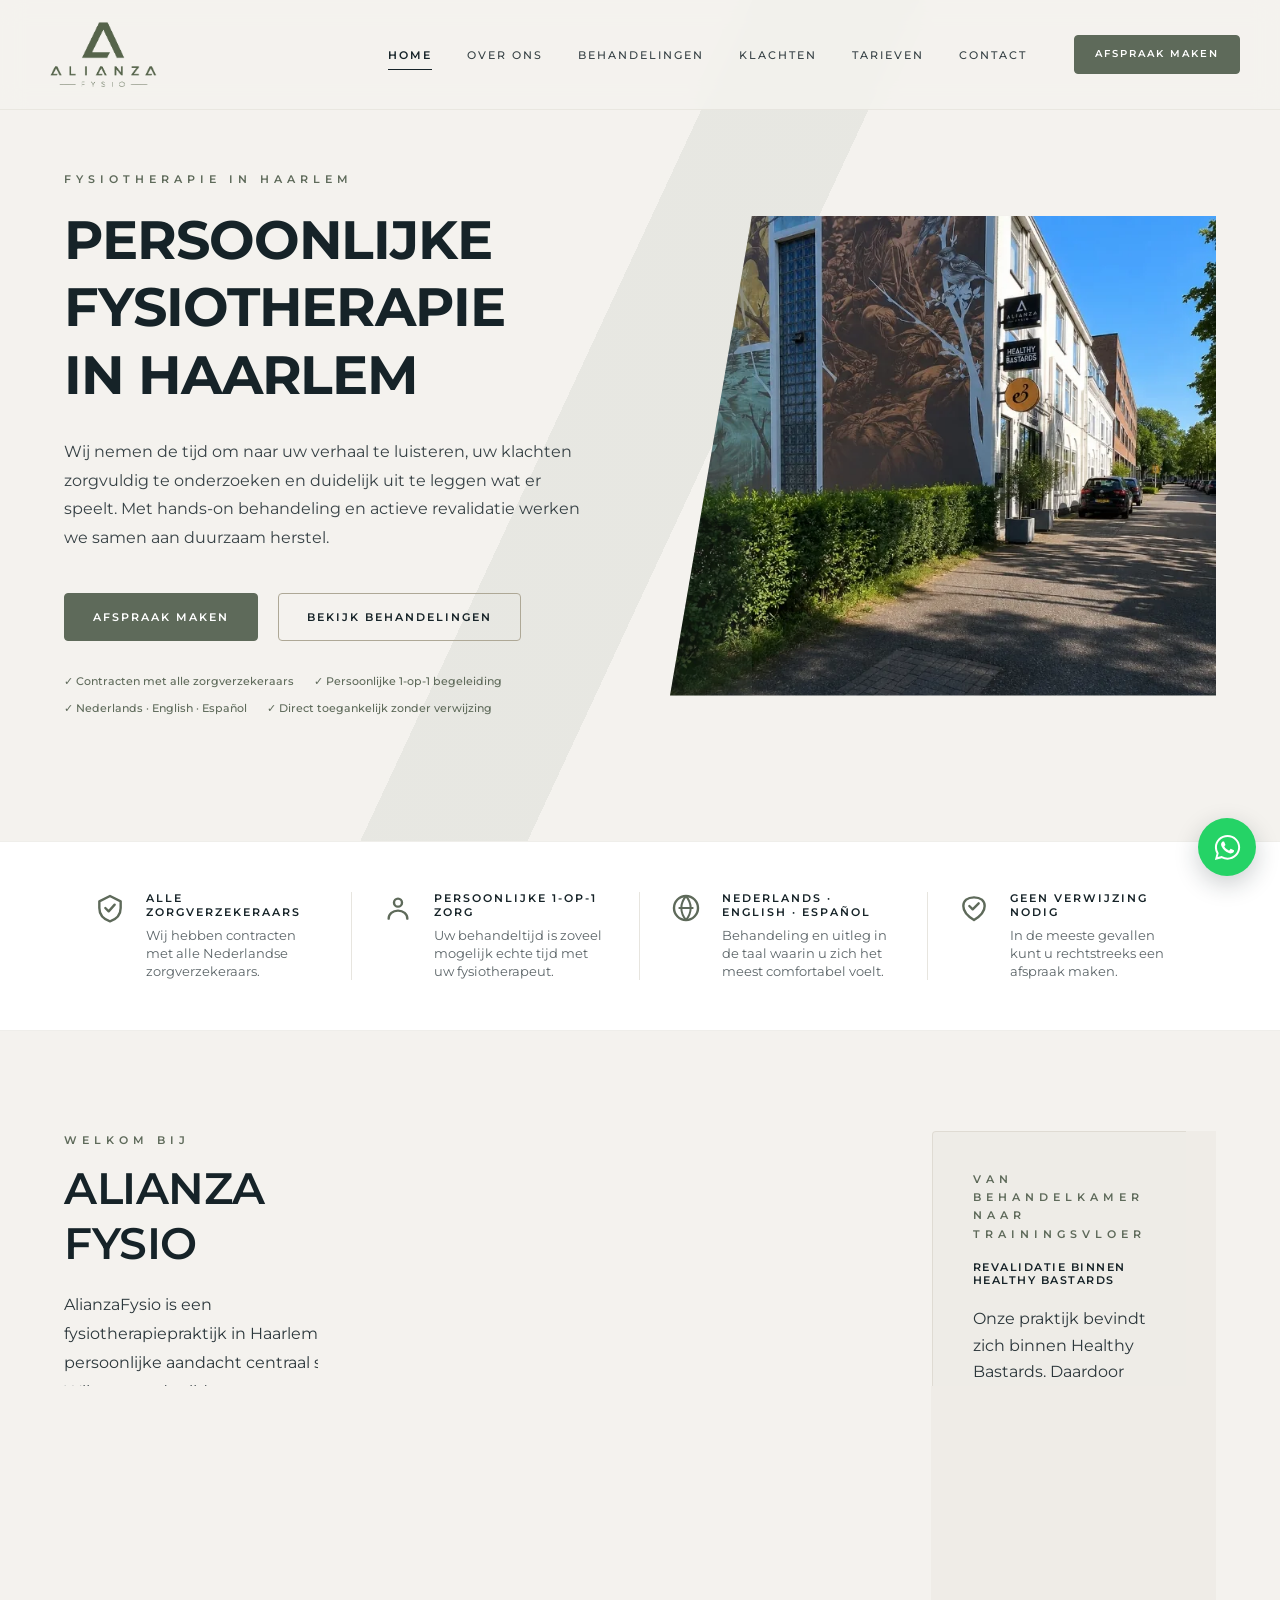
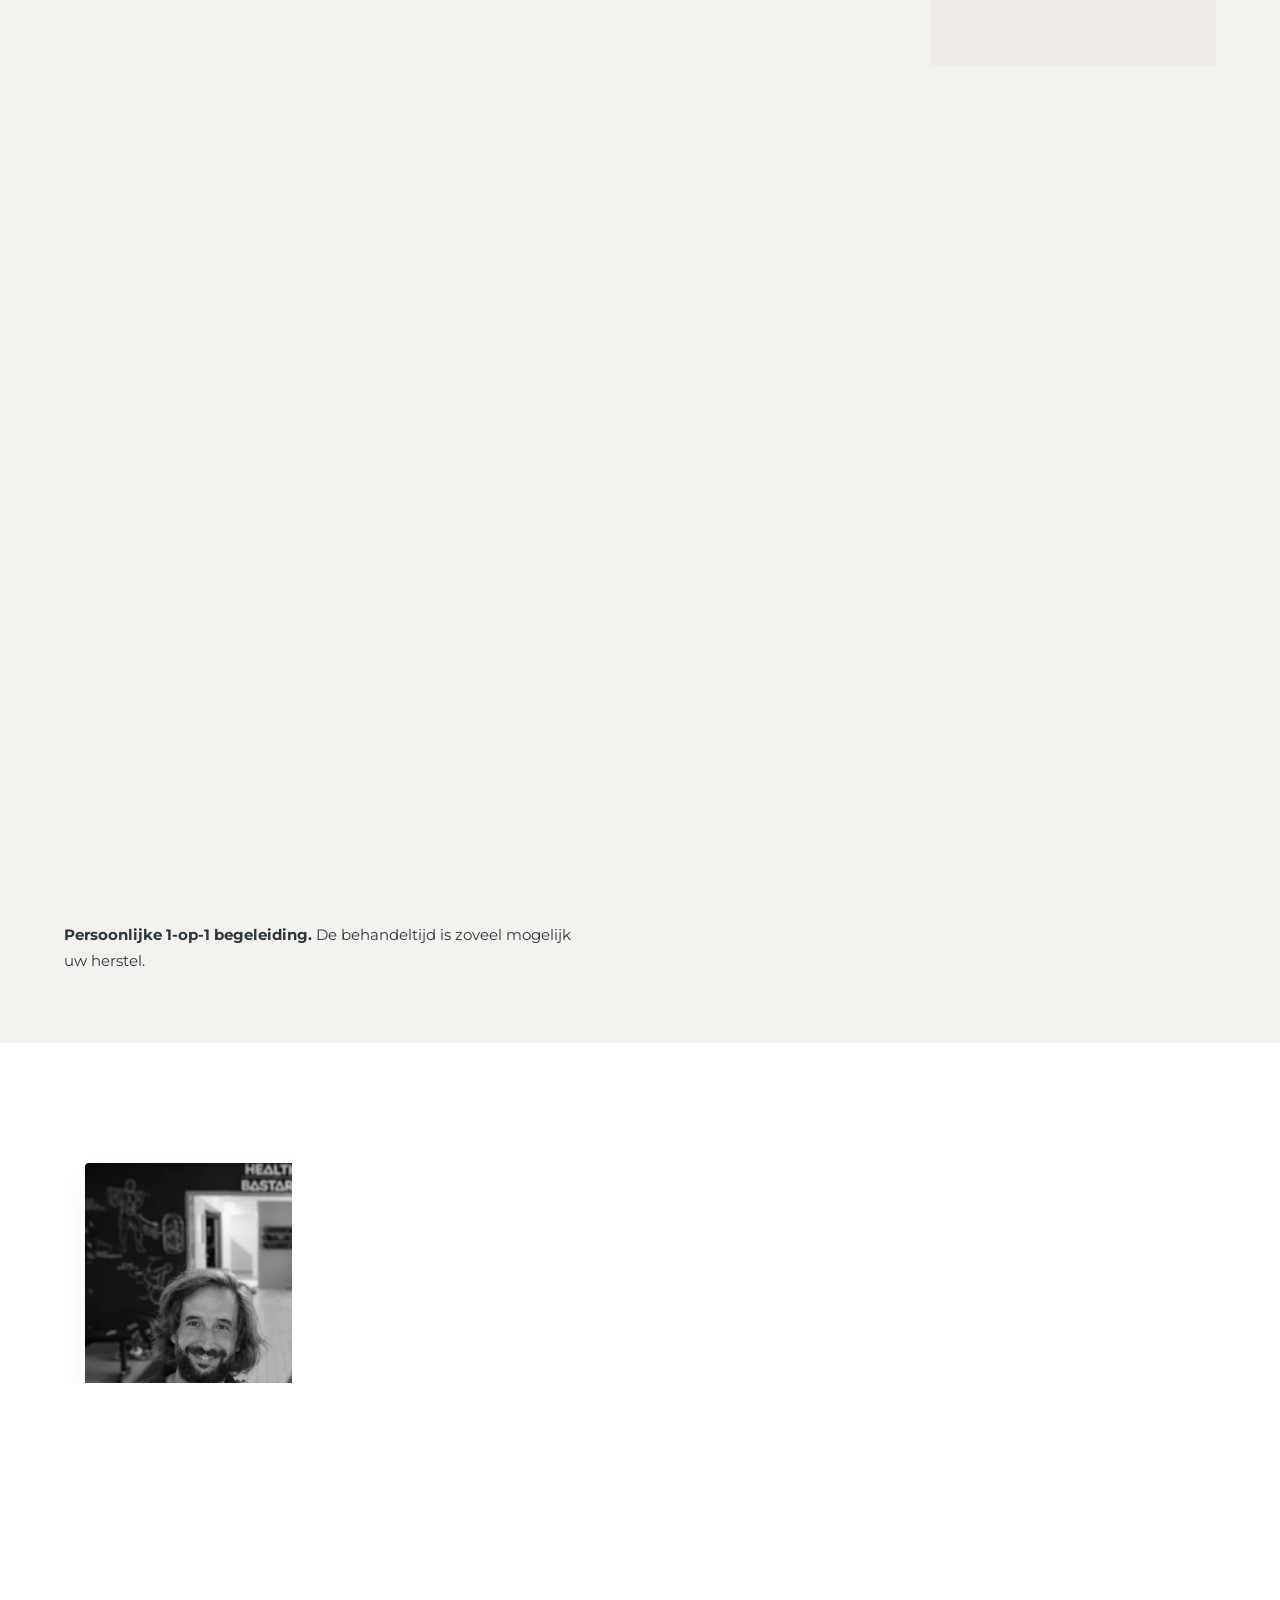
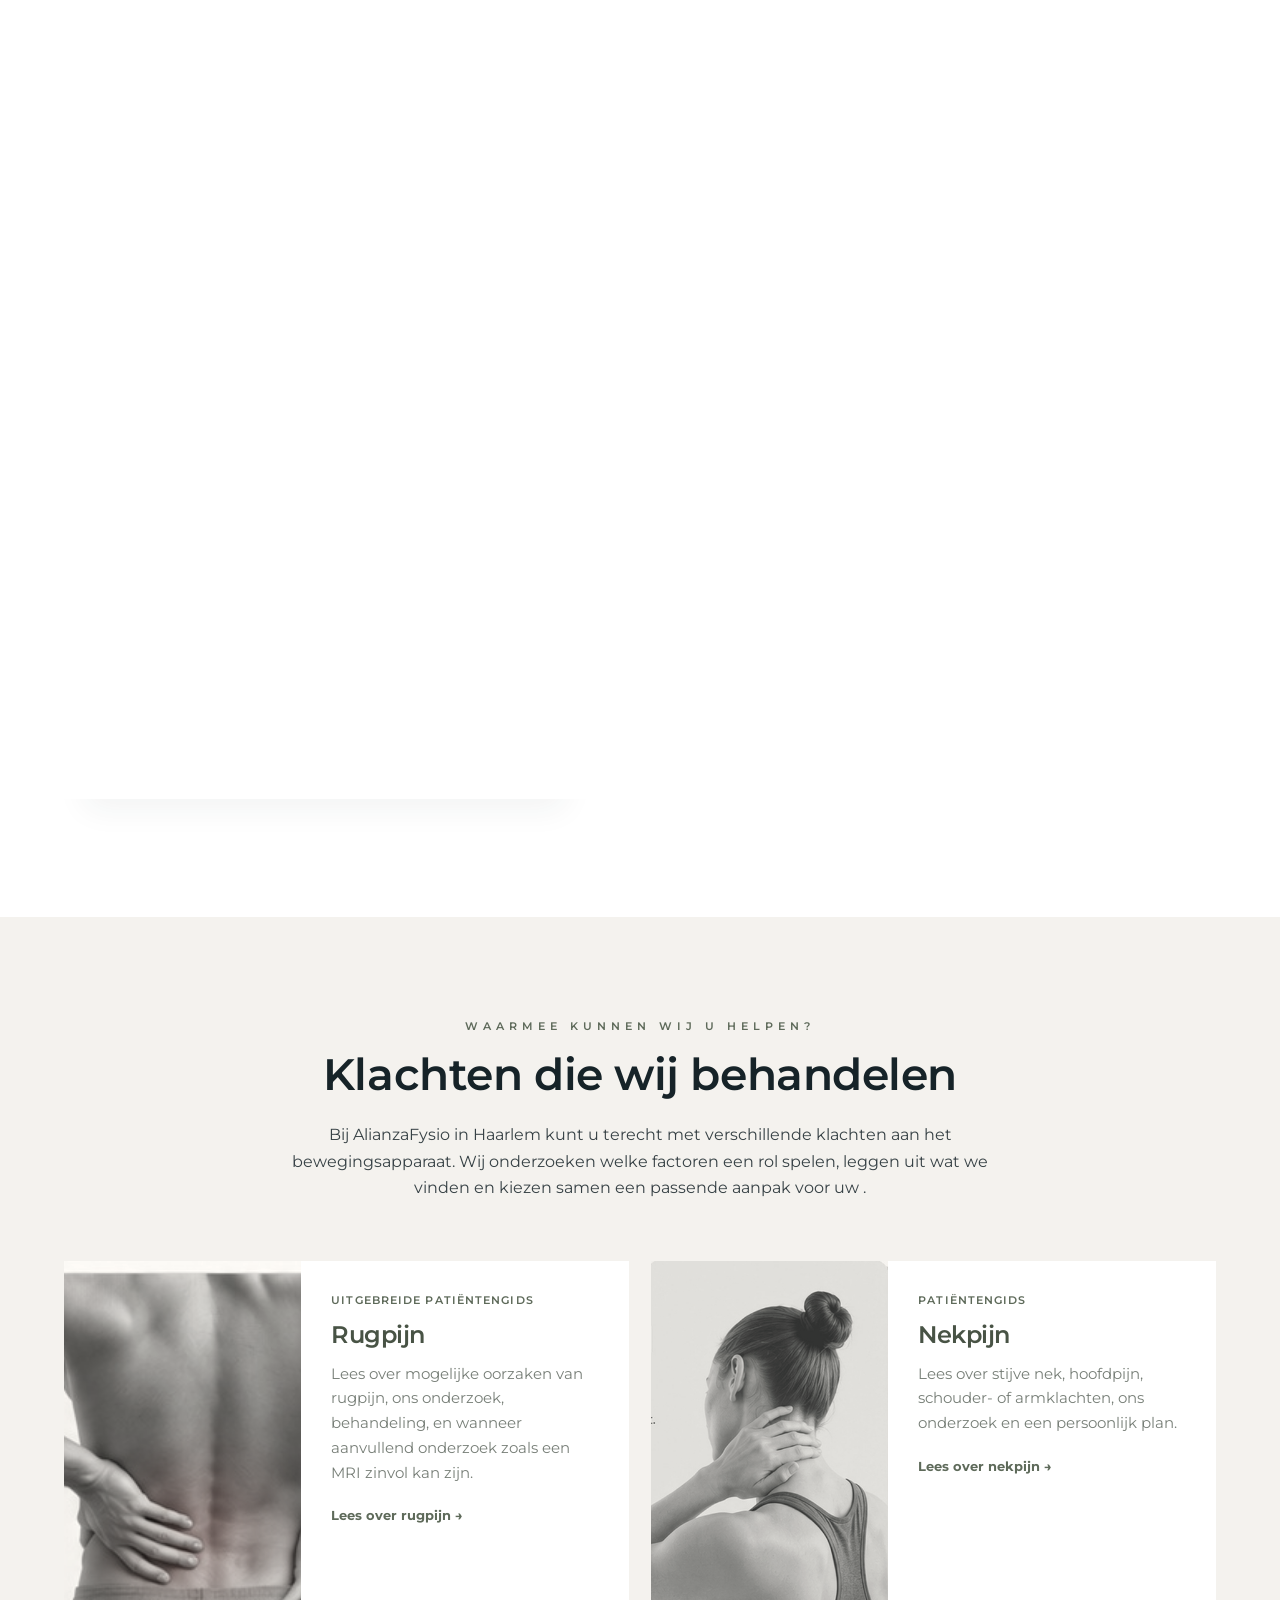
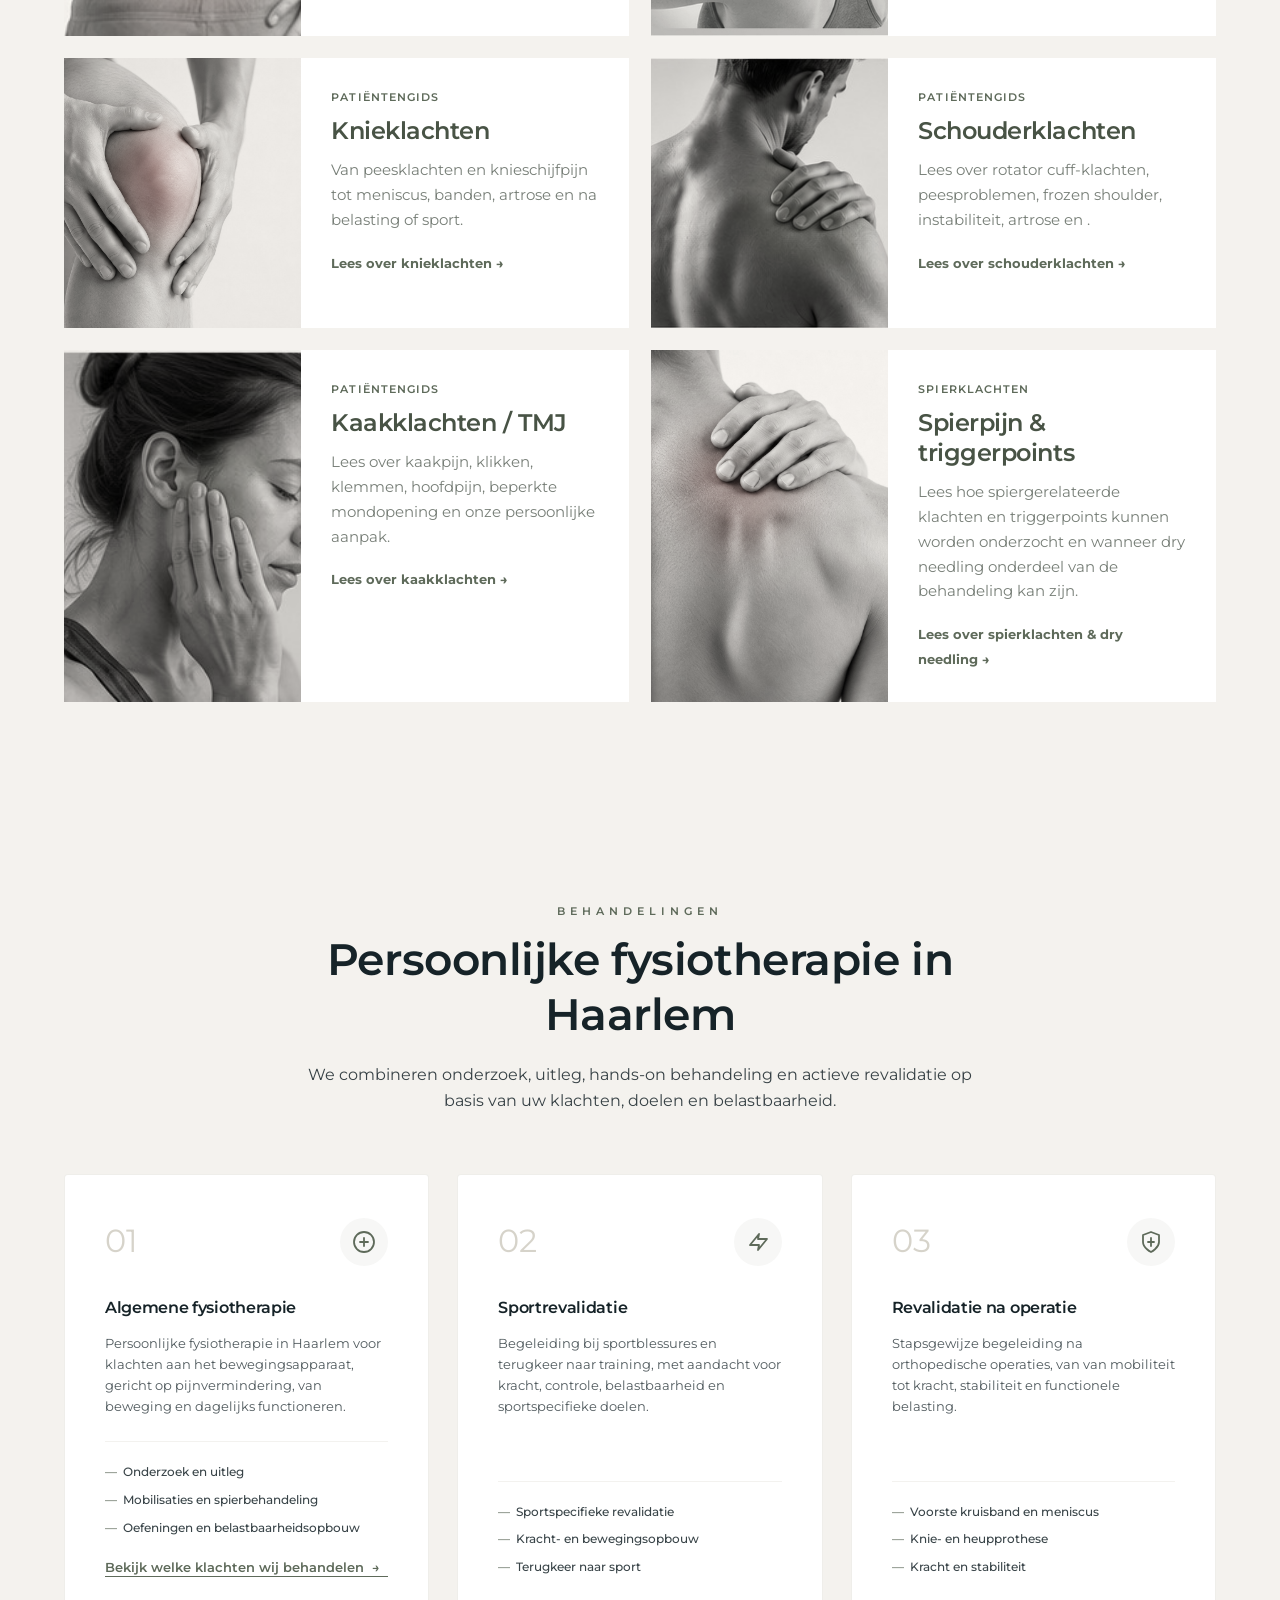
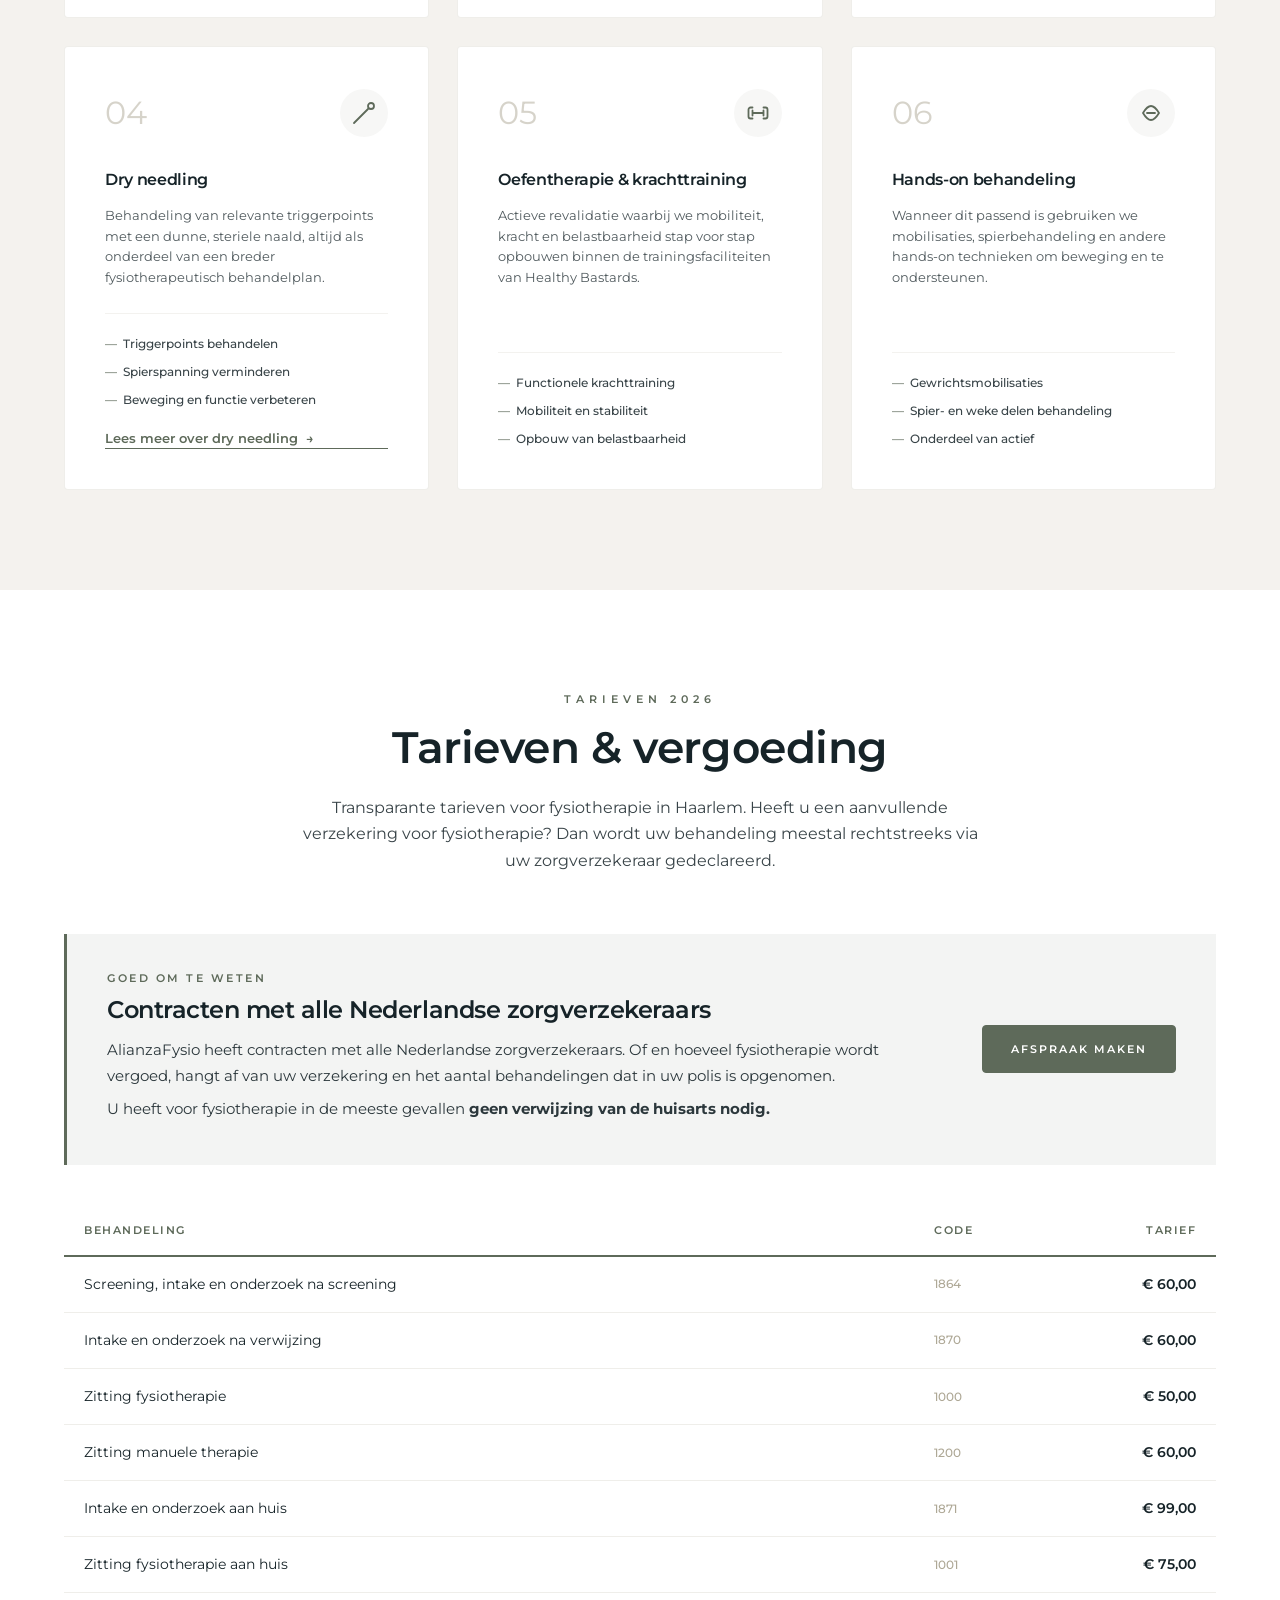
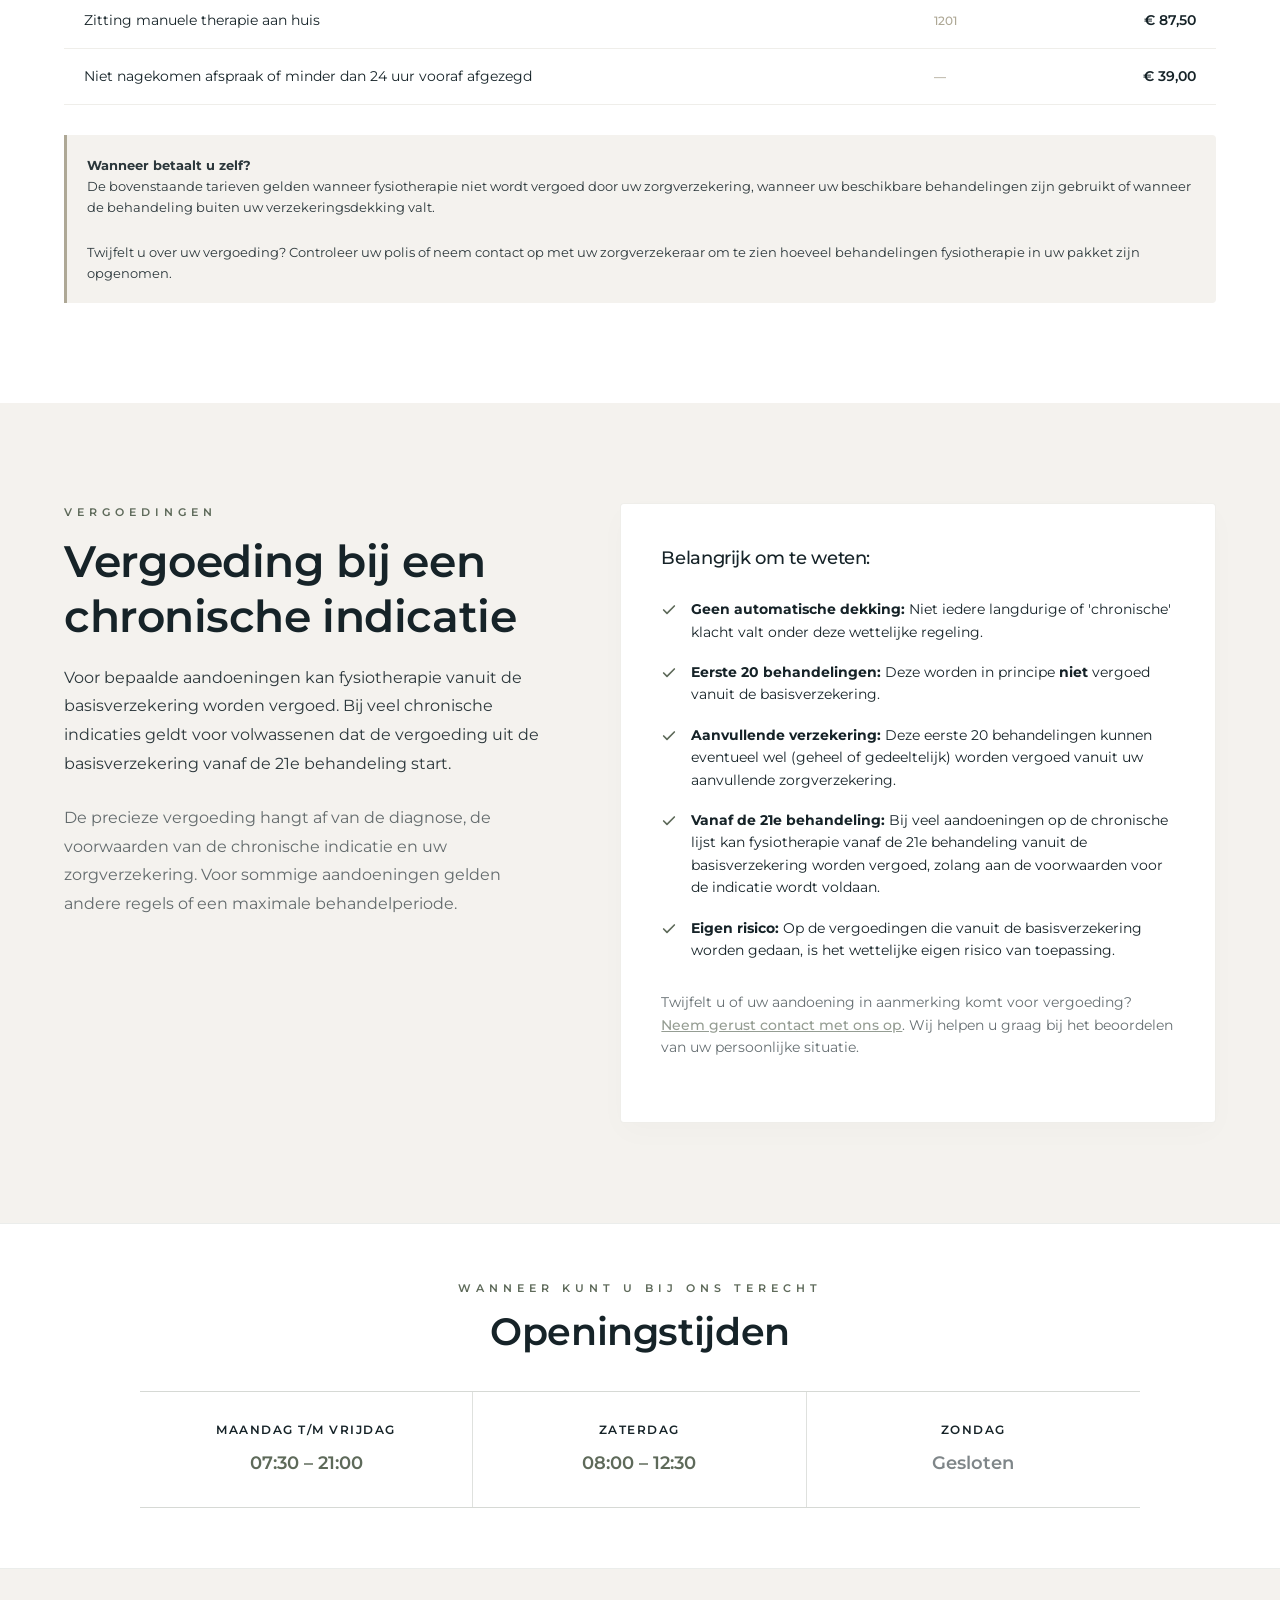
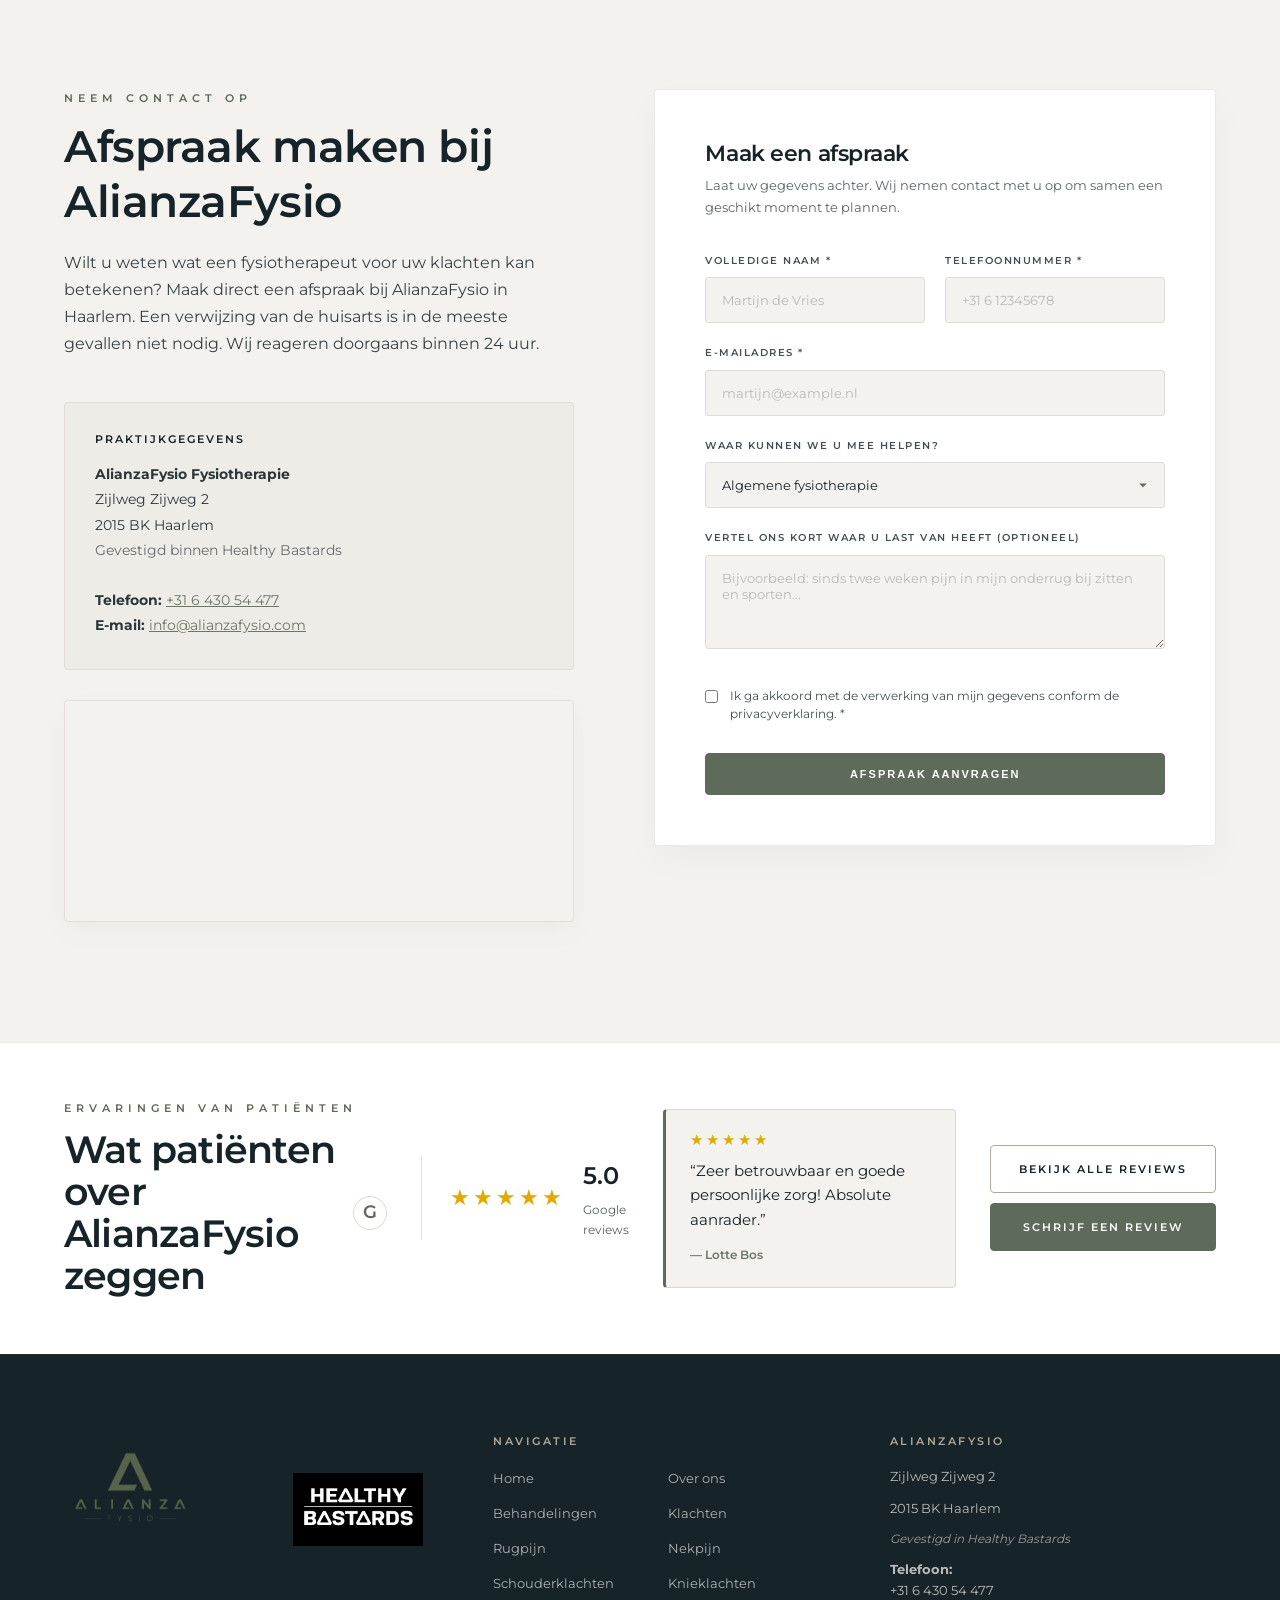
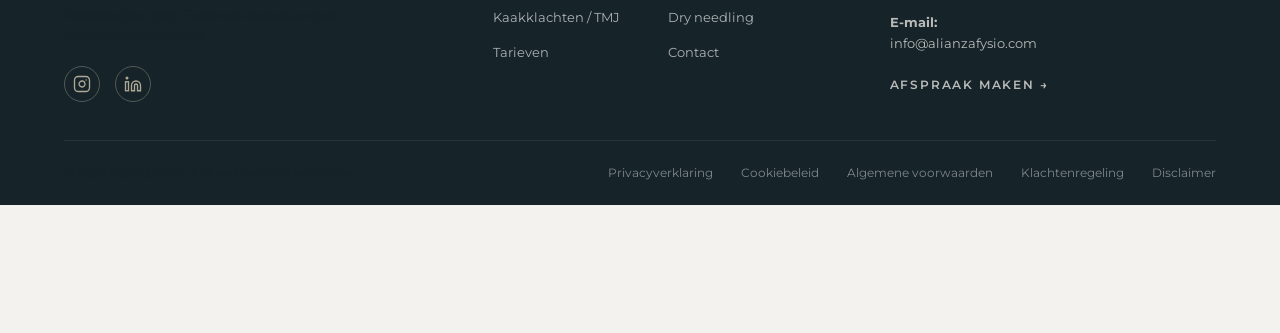
==== index.html @ ffaae9b4 "Update index.html" ====
<!DOCTYPE html>

<html lang="nl">
<head>
<!-- Google tag (gtag.js) -->
<script async="" src="https://www.googletagmanager.com/gtag/js?id=G-NNTEJQRNDR"></script>
<script>
  window.dataLayer = window.dataLayer || [];
  function gtag(){dataLayer.push(arguments);}
  gtag('js', new Date());

  gtag('config', 'G-NNTEJQRNDR');
</script>
<meta charset="utf-8"/>
<meta content="width=device-width, initial-scale=1.0" name="viewport"/>
<title>Fysiotherapie Haarlem | AlianzaFysio</title>
<meta content="Persoonlijke fysiotherapie in Haarlem. Hands-on behandeling en actieve revalidatie voor rug-, nek-, knie- en schouderklachten, sportblessures en meer. Maak een afspraak bij AlianzaFysio." name="description"/>
<meta content="index, follow, max-image-preview:large" name="robots"/>
<meta content="AlianzaFysio" name="author"/>
<meta content="#5E6A5A" name="theme-color"/>
<link href="https://alianzafysio.com/" rel="canonical"/>
<!-- Open Graph -->
<meta content="nl_NL" property="og:locale"/>
<meta content="website" property="og:type"/>
<meta content="AlianzaFysio" property="og:site_name"/>
<meta content="https://alianzafysio.com/" property="og:url"/>
<meta content="Fysiotherapie Haarlem | AlianzaFysio" property="og:title"/>
<meta content="Persoonlijke fysiotherapie in Haarlem met hands-on behandeling en actieve revalidatie. Gericht op duidelijkheid, beweging en duurzaam herstel." property="og:description"/>
<meta content="https://alianzafysio.com/assets/entrance.jpg" property="og:image"/>
<meta content="Entree van AlianzaFysio in Haarlem" property="og:image:alt"/>
<!-- X / Twitter -->
<meta content="summary_large_image" name="twitter:card"/>
<meta content="Fysiotherapie Haarlem | AlianzaFysio" name="twitter:title"/>
<meta content="Persoonlijke fysiotherapie in Haarlem met hands-on behandeling en actieve revalidatie. Gericht op duidelijkheid, beweging en duurzaam herstel." name="twitter:description"/>
<meta content="https://alianzafysio.com/assets/entrance.jpg" name="twitter:image"/>
<!-- Fonts & Icons -->
<!-- Stylesheet -->
<link href="style.css" rel="stylesheet"/>
<!-- Structured Data -->
<script type="application/ld+json">
{
  "@context": "https://schema.org",
  "@graph": [
    {
      "@type": "WebSite",
      "@id": "https://alianzafysio.com/#website",
      "url": "https://alianzafysio.com/",
      "name": "AlianzaFysio",
      "alternateName": "Alianza Fysio",
      "inLanguage": "nl-NL"
    },
    {
      "@type": "MedicalBusiness",
      "@id": "https://alianzafysio.com/#practice",
      "name": "AlianzaFysio",
      "url": "https://alianzafysio.com/",
      "logo": "https://alianzafysio.com/assets/ALIANZATRA.png",
      "image": "https://alianzafysio.com/assets/entrance.jpg",
      "description": "Persoonlijke fysiotherapie in Haarlem voor pijnklachten, sportblessures, dry needling, kaakklachten en revalidatie.",
      "telephone": "+31643054477",
      "email": "info@alianzafysio.com",
      "priceRange": "€€",
      "currenciesAccepted": "EUR",
      "address": {
        "@type": "PostalAddress",
        "streetAddress": "Zijlweg Zijweg 2",
        "addressLocality": "Haarlem",
        "postalCode": "2015 BK",
        "addressCountry": "NL"
      },
      "geo": {
        "@type": "GeoCoordinates",
        "latitude": 52.38241,
        "longitude": 4.626285
      },
      "hasMap": "https://www.google.com/maps/search/?api=1&query=AlianzaFysio&query_place_id=ChIJa0cwXYLvxUcRX4wANtpyB-I",
      "areaServed": [
        {
          "@type": "City",
          "name": "Haarlem"
        },
        {
          "@type": "AdministrativeArea",
          "name": "Kennemerland"
        }
      ],
      "openingHoursSpecification": [
        {
          "@type": "OpeningHoursSpecification",
          "dayOfWeek": [
            "https://schema.org/Monday",
            "https://schema.org/Tuesday",
            "https://schema.org/Wednesday",
            "https://schema.org/Thursday",
            "https://schema.org/Friday"
          ],
          "opens": "07:30",
          "closes": "21:00"
        },
        {
          "@type": "OpeningHoursSpecification",
          "dayOfWeek": "https://schema.org/Saturday",
          "opens": "08:00",
          "closes": "12:30"
        }
      ],
      "makesOffer": [
        {
          "@type": "Offer",
          "itemOffered": {
            "@type": "Service",
            "name": "Algemene fysiotherapie"
          }
        },
        {
          "@type": "Offer",
          "itemOffered": {
            "@type": "Service",
            "name": "Sportrevalidatie"
          }
        },
        {
          "@type": "Offer",
          "itemOffered": {
            "@type": "Service",
            "name": "Dry needling"
          }
        },
        {
          "@type": "Offer",
          "itemOffered": {
            "@type": "Service",
            "name": "Behandeling van kaakklachten (TMJ)"
          }
        },
        {
          "@type": "Offer",
          "itemOffered": {
            "@type": "Service",
            "name": "Revalidatie na operatie"
          }
        }
      ],
      "sameAs": [
        "https://www.instagram.com/alianzafysio",
        "https://www.linkedin.com/company/alianzafysio",
        "https://share.google/H7OQ8NbBzpJ1rIaL1"
      ]
    }
  ]
}
    </script>
</head>
<body>
<!-- Header Navigation -->
<header class="site-header" id="site-header">
<div class="header-container container">
<a aria-label="AlianzaFysio Homepage" class="logo-link" href="#home">
<span class="logo-img-wrapper">
<img alt="AlianzaFysio Logo" class="site-logo-img" src="assets/ALIANZATRA.png"/>
</span>
</a>
<!-- Desktop Nav Links -->
<nav aria-label="Hoofdnavigatie" class="desktop-nav">
<ul class="nav-list">
<li><a class="nav-link active-link" href="#home">Home</a></li>
<li><a class="nav-link" href="#about">Over ons</a></li>
<li><a class="nav-link" href="#treatments">Behandelingen</a></li>
<li><a class="nav-link" href="#klachten">Klachten</a></li>
<li><a class="nav-link" href="#tarieven">Tarieven</a></li>
<li><a class="nav-link" href="#contact">Contact</a></li>
</ul>
</nav>
<!-- Book CTA Button -->
<div class="header-cta">
<a class="btn btn-header" href="#contact">Afspraak maken</a>
</div>
<!-- Hamburger Button for Mobile -->
<button aria-controls="mobile-nav" aria-expanded="false" aria-label="Menu openen" class="mobile-nav-toggle">
<span class="hamburger-line"></span>
<span class="hamburger-line"></span>
<span class="hamburger-line"></span>
</button>
</div>
</header>
<!-- Mobile Drawer Navigation -->
<nav aria-hidden="true" aria-label="Mobiele navigatie" class="mobile-nav" id="mobile-nav">
<ul class="mobile-nav-list">
<li><a class="mobile-nav-link" href="#home">Home</a></li>
<li><a class="mobile-nav-link" href="#about">Over ons</a></li>
<li><a class="mobile-nav-link" href="#treatments">Behandelingen</a></li>
<li><a class="mobile-nav-link" href="#klachten">Klachten</a></li>
<li><a class="mobile-nav-link" href="#tarieven">Tarieven</a></li>
<li><a class="mobile-nav-link" href="#contact">Contact</a></li>
<li><a class="btn btn-mobile-cta" href="#contact">Afspraak maken</a></li>
</ul>
</nav>
<main>
<!-- 1. Hero Section -->
<section class="hero-section" id="home">
<div class="hero-bg-diagonal"></div>
<div class="container hero-container grid-2">

<div class="hero-content-wrapper fade-in-section">

<span class="sub-headline hero-local-label">Fysiotherapie in Haarlem</span>

<h1 class="hero-title">
    Persoonlijke fysiotherapie<br/>
    in Haarlem
</h1>

<p class="hero-description">
    Wij nemen de tijd om naar uw verhaal te luisteren, uw klachten zorgvuldig te onderzoeken
    en duidelijk uit te leggen wat er speelt. Met hands-on behandeling en actieve revalidatie
    werken we samen aan duurzaam herstel.
</p>

<div class="hero-buttons">
    <a class="btn btn-primary" href="#contact">Afspraak maken</a>
    <a class="btn btn-secondary" href="#treatments">Bekijk behandelingen</a>
</div>
<div class="hero-trust-bar">
    <span>✓ Contracten met alle zorgverzekeraars</span>
    <span>✓ Persoonlijke 1-op-1 begeleiding</span>
    <span>✓ Nederlands · English · Español</span>
    <span>✓ Direct toegankelijk zonder verwijzing</span>
</div>
</div>

<div class="hero-image-wrapper fade-in-section">
<div class="hero-image-container">
<img alt="AlianzaFysio Entree aan de Zijlweg Zijweg" class="hero-img" loading="eager" src="assets/entrance.webp"/>
<div class="hero-image-accent-border"></div>
</div>
</div>

</div>
</section>
<!-- 2. Trust Strip -->
<section class="benefits-strip-section">
<div class="container benefits-container grid-4">

<div class="benefit-item">
<div class="benefit-icon-wrapper">
<svg class="benefit-icon" viewBox="0 0 24 24" xmlns="http://www.w3.org/2000/svg">
<path d="M12 3L20 7V12C20 17 16.5 20.5 12 22C7.5 20.5 4 17 4 12V7L12 3Z"
fill="none" stroke="#5E6A5A" stroke-width="1.8" stroke-linejoin="round"/>
<path d="M8.5 12L11 14.5L15.5 9.5"
fill="none" stroke="#5E6A5A" stroke-width="1.8" stroke-linecap="round" stroke-linejoin="round"/>
</svg>
</div>
<div class="benefit-text">
<h3 class="benefit-title">Alle zorgverzekeraars</h3>
<p class="benefit-description">Wij hebben contracten met alle Nederlandse zorgverzekeraars.</p>
</div>
</div>

<div class="benefit-item">
<div class="benefit-icon-wrapper">
<svg class="benefit-icon" viewBox="0 0 24 24" xmlns="http://www.w3.org/2000/svg">
<circle cx="12" cy="8" r="3" fill="none" stroke="#5E6A5A" stroke-width="1.8"/>
<path d="M5 20C5 16.5 8 14 12 14C16 14 19 16.5 19 20"
fill="none" stroke="#5E6A5A" stroke-width="1.8" stroke-linecap="round"/>
</svg>
</div>
<div class="benefit-text">
<h3 class="benefit-title">Persoonlijke 1-op-1 zorg</h3>
<p class="benefit-description">Uw behandeltijd is zoveel mogelijk echte tijd met uw fysiotherapeut.</p>
</div>
</div>

<div class="benefit-item">
<div class="benefit-icon-wrapper">
<svg class="benefit-icon" viewBox="0 0 24 24" xmlns="http://www.w3.org/2000/svg">
<circle cx="12" cy="12" r="9" fill="none" stroke="#5E6A5A" stroke-width="1.8"/>
<path d="M7 12H17M12 3C14.5 6 15.5 9 15.5 12C15.5 15 14.5 18 12 21M12 3C9.5 6 8.5 9 8.5 12C8.5 15 9.5 18 12 21"
fill="none" stroke="#5E6A5A" stroke-width="1.5" stroke-linecap="round"/>
</svg>
</div>
<div class="benefit-text">
<h3 class="benefit-title">Nederlands · English · Español</h3>
<p class="benefit-description">Behandeling en uitleg in de taal waarin u zich het meest comfortabel voelt.</p>
</div>
</div>

<div class="benefit-item">
<div class="benefit-icon-wrapper">
<svg class="benefit-icon" viewBox="0 0 24 24" xmlns="http://www.w3.org/2000/svg">
<path d="M12 21C17 18 20 14.5 20 10.5C20 6.5 17 4 12 4C7 4 4 6.5 4 10.5C4 14.5 7 18 12 21Z"
fill="none" stroke="#5E6A5A" stroke-width="1.8" stroke-linejoin="round"/>
<path d="M8.5 10.5L11 13L15.5 8.5"
fill="none" stroke="#5E6A5A" stroke-width="1.8" stroke-linecap="round" stroke-linejoin="round"/>
</svg>
</div>
<div class="benefit-text">
<h3 class="benefit-title">Geen verwijzing nodig</h3>
<p class="benefit-description">In de meeste gevallen kunt u rechtstreeks een afspraak maken.</p>
</div>
</div>

</div>
</section>
<!-- 3. Welcome / About Section -->
<section class="about-welcome-section section-padding" id="about">
    <div class="container grid-3-about">

        <!-- Left Column: Introduction -->
        <div class="about-left-col fade-in-section">
            <span class="sub-headline">Welkom bij</span>

            <h2 class="section-title text-uppercase">
                Alianza Fysio
            </h2>

            <p class="about-intro-text">
    AlianzaFysio is een fysiotherapiepraktijk in Haarlem waar persoonlijke
    aandacht centraal staat. Wij nemen de tijd om naar uw verhaal te luisteren,
    onderzoeken uw klachten zorgvuldig en leggen duidelijk uit welke factoren
    mogelijk een rol spelen.
</p>

            <p class="about-intro-text text-muted">
    Samen maken we een behandelplan dat past bij uw klachten, werk, sport en doelen.
    Afhankelijk van wat u nodig heeft combineren we hands-on behandeling met
    oefeningen en actieve revalidatie.
</p>

            <div class="about-btn-wrap">
                <a class="btn btn-secondary btn-small" href="#treatments">
                    Bekijk behandelingen
                </a>
            </div>
        </div>


        <!-- Middle Column: Treatment Approach -->
        <div class="about-middle-col grid-2-cards fade-in-section">

            <!-- Hands-on Card -->
            <div class="focus-card">
                <div class="focus-card-img-wrapper">
                    <img
                        alt="Fysiotherapeut begeleidt een patiënt tijdens een persoonlijke behandeling"
                        class="focus-card-img"
                        loading="lazy"
                        src="assets/knee.webp"
                    />
                </div>

                <div class="focus-card-content">
                    <h3 class="focus-card-title">
                        Hands-on waar nodig
                    </h3>

                    <p class="focus-card-desc">
                        Onderzoek, duidelijke uitleg en hands-on behandeling
                        wanneer dit passend is.
                    </p>
                </div>
            </div>


            <!-- Active Rehabilitation Card -->
            <div class="focus-card">
                <div class="focus-card-img-wrapper">
                    <img
                        alt="Moderne revalidatieruimte met trainingsrekken en gewichten"
                        class="focus-card-img"
                        loading="lazy"
                        src="assets/gym.webp"
                    />
                </div>

                <div class="focus-card-content">
                    <h3 class="focus-card-title">
                        Actief waar mogelijk
                    </h3>

                    <p class="focus-card-desc">
                        We bouwen mobiliteit, kracht en belastbaarheid stap voor
stap op voor duurzaam herstel.
                    </p>
                </div>
            </div>

        </div>


        <!-- Right Column: Healthy Bastards -->
        <div class="about-right-col contact-snippet fade-in-section">

            <div class="contact-details-box">

                <span class="sub-headline">
                    Van behandelkamer naar trainingsvloer
                </span>

                <h3 class="focus-card-title">
                    Revalidatie binnen Healthy Bastards
                </h3>

                <p class="about-intro-text">
                    Onze praktijk bevindt zich binnen Healthy Bastards. Daardoor
                    kunnen we uw revalidatie direct opbouwen van behandeling naar
                    mobiliteit, kracht en functionele training.
                </p>

                <div class="about-btn-wrap">
                    <a
                        class="btn btn-secondary btn-small"
                        href="https://healthy-bastards.nl/"
                        rel="noopener noreferrer"
                        target="_blank"
                    >
                        Bekijk Healthy Bastards
                    </a>
                </div>

            </div>

        </div>

    </div>
</section>
  <!-- Our Approach / Werkwijze Section -->
<section class="werkwijze-section section-padding">
<div class="container">

<div class="section-header text-center fade-in-section">

<span class="sub-headline">Onze werkwijze</span>

<h2 class="section-title">
    Van klacht naar duurzaam herstel
</h2>

<p class="section-description">
    Geen standaardprotocol, maar een aanpak die past bij uw klacht,
    doelen en belastbaarheid. We combineren zorgvuldig onderzoek,
    duidelijke uitleg, hands-on behandeling en actieve revalidatie.
</p>

</div>


<div class="werkwijze-grid fade-in-section">

<!-- Step 1 -->
<div class="werkwijze-step">

<span class="werkwijze-number">01</span>

<h3>Luisteren &amp; onderzoeken</h3>

<p>
    We beginnen met uw verhaal en een zorgvuldig lichamelijk onderzoek.
    Zo brengen we in kaart welke factoren een rol spelen bij uw klachten.
</p>

</div>


<!-- Step 2 -->
<div class="werkwijze-step">

<span class="werkwijze-number">02</span>

<h3>Duidelijke uitleg</h3>

<p>
    We leggen uit wat we tijdens het onderzoek vinden en bespreken
    samen wat nodig is om uw herstel gericht aan te pakken.
</p>

</div>


<!-- Step 3 -->
<div class="werkwijze-step">

<span class="werkwijze-number">03</span>

<h3>Hands-on behandelen</h3>

<p>
    Wanneer dit passend is gebruiken we mobilisaties, spierbehandeling
    en andere hands-on technieken om pijn en beweging te beïnvloeden.
</p>

</div>


<!-- Step 4 -->
<div class="werkwijze-step">

<span class="werkwijze-number">04</span>

<h3>Actief herstellen</h3>

<p>
    Zodra het kan bouwen we mobiliteit, kracht en belastbaarheid verder op.
    Hiervoor kunnen we gebruikmaken van de trainingsfaciliteiten van Healthy Bastards.
</p>

</div>


<!-- Step 5 -->
<div class="werkwijze-step">

<span class="werkwijze-number">05</span>

<h3>Zelfstandig verder</h3>

<p>
    U krijgt waar nodig oefeningen voor thuis en duidelijke richtlijnen
    om uw herstel ook tussen de behandelingen door voort te zetten.
</p>

</div>

</div>


<div class="werkwijze-bottom fade-in-section">

<p>
    <strong>Persoonlijke 1-op-1 begeleiding.</strong>
    De behandeltijd is zoveel mogelijk gericht op u, uw behandeling
    en uw herstel.
</p>

<a class="btn btn-primary" href="#contact">
    Plan uw afspraak
</a>

</div>

</div>
</section>
<!-- 4. Team Section (Francisco Alonso & Maartje Wouda) -->
<section class="therapist-profile-section section-padding-double bg-white-contrast">
<div class="container grid-2-profile">

<!-- Left: Team Images Collage -->
<div class="profile-image-wrapper fade-in-section">

<div class="team-images-collage">

<div class="collage-frame primary-frame">
<img
    alt="Persoonlijke fysiotherapie bij AlianzaFysio in Haarlem"
    class="collage-image"
    loading="lazy"
    src="assets/photo-a.webp"
/>
<div class="collage-image-backdrop"></div>
</div>

<div class="collage-frame secondary-frame">
<img
    alt="Dry needling behandeling bij AlianzaFysio in Haarlem"
    class="collage-image"
    loading="lazy"
    src="assets/photo-b.webp"
/>
</div>

</div>

<figure class="insurance-partners-card">
<figcaption>
<span class="insurance-card-kicker">Gecontracteerde zorg</span>
<strong>Contracten met alle zorgverzekeraars</strong>
</figcaption>

<img
    alt="Nederlandse zorgverzekeraars waarmee AlianzaFysio contracten heeft"
    height="1566"
    loading="lazy"
    src="assets/zorgverzekeraars-alianzafysio.webp"
    width="1100"
/>
</figure>

</div>


<!-- Right: Team Profiles -->
<div class="profile-info-wrapper fade-in-section">

<span class="sub-headline">Ontmoet ons team</span>

<h2 class="section-title">
    Uw fysiotherapeuten in Haarlem
</h2>

<div class="team-members-container">

<!-- Member 1: Francisco Alonso -->
<div class="team-member-card">

<h3 class="member-name">
    Francisco Javier Alonso Nicolas
</h3>

<span class="member-title">
    Fysiotherapeut &amp; Eigenaar
</span>

<div class="legal-registration-numbers" style="margin-bottom: 12px; opacity: 0.8;">
<p style="margin-bottom: 3px;">
<strong>BIG-nummer:</strong> 29921979604
&nbsp;|&nbsp;
<strong>AGB-code:</strong> 04244042
</p>
</div>

<p class="profile-text">
    Francisco werkt al meerdere jaren als fysiotherapeut in Haarlem en combineert
    grondig onderzoek en duidelijke uitleg met hands-on behandeling en actieve
    revalidatie. Hij heeft ruime ervaring met sportblessures, dry needling en
    kaakklachten (TMJ).
</p>

<p class="profile-text text-muted">
    Daarnaast behandelt hij veel nek- en rugklachten en begeleidt hij
    postoperatieve revalidatietrajecten, waaronder voorste kruisband-,
    heup- en knie-revalidatie. Het doel is niet alleen klachten verminderen,
    maar ook beweging, belastbaarheid en vertrouwen duurzaam opbouwen.
</p>

<div class="specialties-badges-wrapper">

<span class="specialty-badge">Sportblessures</span>
<span class="specialty-badge">Dry Needling</span>
<span class="specialty-badge">Kaakklachten (TMJ)</span>
<span class="specialty-badge">Revalidatie na operatie</span>
<span class="specialty-badge">Nek- &amp; rugklachten</span>
<span class="specialty-badge">Hands-on behandeling</span>
<span class="specialty-badge">Diagnostiek &amp; Assessment</span>

</div>

</div>


<div class="profile-divider"></div>


<!-- Member 2: Maartje Wouda -->
<div class="team-member-card">

<h3 class="member-name">
    Maartje Wouda
</h3>

<span class="member-title">
    Fysiotherapeut &amp; Eigenaar
</span>

<div class="legal-registration-numbers" style="margin-bottom: 12px; opacity: 0.8;">
<p style="margin-bottom: 3px;">
<strong>BIG-nummer:</strong> 69923653104
&nbsp;|&nbsp;
<strong>AGB-code:</strong> 04245832
</p>
</div>

<p class="profile-text">
    Maartje werkt al meerdere jaren als fysiotherapeut in Haarlem en staat bekend
    om haar persoonlijke manier van werken en de tijd die zij neemt om goed te
    luisteren en klachten te begrijpen. Zij combineert hands-on behandeling met
    zorgvuldig onderzoek en duidelijke uitleg.
</p>

<p class="profile-text text-muted">
    Zij heeft veel ervaring met sportgerelateerde klachten, revalidatietraining
    en de begeleiding van mensen met chronische aandoeningen. Daarbij ligt de
nadruk op duurzaam herstel, mobiliteit, functionele vooruitgang en het
verbeteren van de kwaliteit van leven.
</p>

<div class="specialties-badges-wrapper">

<span class="specialty-badge">Hands-on behandeling</span>
<span class="specialty-badge">Diagnostiek &amp; Assessment</span>
<span class="specialty-badge">Sportblessures</span>
<span class="specialty-badge">Chronische aandoeningen</span>
<span class="specialty-badge">Mobiliteit &amp; Functioneel </span>
<span class="specialty-badge">Dry needling</span>
<span class="specialty-badge">Mulligan Concept</span>

</div>

</div>

</div>
</div>

</div>
</section>
<!-- Klachten hub -->
<section class="complaints-section section-padding" id="klachten">
<div class="container">

<div class="section-header text-center fade-in-section">
<span class="sub-headline">Waarmee kunnen wij u helpen?</span>

<h2 class="section-title">Klachten die wij behandelen</h2>

<p class="section-description">
    Bij AlianzaFysio in Haarlem kunt u terecht met verschillende klachten aan het
    bewegingsapparaat. Wij onderzoeken welke factoren een rol spelen, leggen uit
    wat we vinden en kiezen samen een passende aanpak voor uw .
</p>
</div>


<div class="complaints-grid">

<!-- Rugpijn -->
<a class="complaint-card fade-in-section"
   href="rugpijn-haarlem.html">

<img
    alt="Patiënt met lage rugklachten"
    loading="lazy"
    src="assets/editorial/home-rugpijn.jpg"/>

<div>
<span>Uitgebreide patiëntengids</span>

<h3>Rugpijn</h3>

<p>
    Lees over mogelijke oorzaken van rugpijn, ons onderzoek,
    behandeling,  en wanneer aanvullend onderzoek zoals een MRI zinvol kan zijn.
</p>

<strong>Lees over rugpijn →</strong>
</div>

</a>


<!-- Nekpijn -->
<a class="complaint-card fade-in-section"
   href="nekpijn-haarlem.html">

<img
    alt="Patiënt met nekklachten"
    loading="lazy"
    src="assets/neck-photos/neck-hero.jpg"/>

<div>
<span>Patiëntengids</span>

<h3>Nekpijn</h3>

<p>
    Lees over stijve nek, hoofdpijn, schouder- of armklachten,
    ons onderzoek en een persoonlijk plan.
</p>

<strong>Lees over nekpijn →</strong>
</div>

</a>


<!-- Knieklachten -->
<a class="complaint-card fade-in-section"
   href="knieklachten-haarlem.html">

<img
    alt="Patiënt met knieklachten"
    loading="lazy"
    src="assets/home-knieklachten.jpg?v=4.1"/>

<div>
<span>Patiëntengids</span>

<h3>Knieklachten</h3>

<p>
    Van peesklachten en knieschijfpijn tot meniscus,
    banden, artrose en  na belasting of sport.
</p>

<strong>Lees over knieklachten →</strong>
</div>

</a>


<!-- Schouderklachten -->
<a class="complaint-card fade-in-section"
   href="schouderklachten-haarlem.html">

<img
    alt="Patiënt met schouderklachten"
    loading="lazy"
    src="assets/shoulder-photos/shoulder-01.jpg"/>

<div>
<span>Patiëntengids</span>

<h3>Schouderklachten</h3>

<p>
    Lees over rotator cuff-klachten, peesproblemen,
    frozen shoulder, instabiliteit, artrose en .
</p>

<strong>Lees over schouderklachten →</strong>
</div>

</a>


<!-- Kaak / TMJ -->
<a class="complaint-card fade-in-section"
   href="tmj-kaakklachten-haarlem.html">

<img
    alt="Patiënt met kaak- en TMJ-klachten"
    loading="lazy"
    src="assets/tmj-photos/tmj-04.jpg"/>

<div>
<span>Patiëntengids</span>

<h3>Kaakklachten / TMJ</h3>

<p>
    Lees over kaakpijn, klikken, klemmen, hoofdpijn,
    beperkte mondopening en onze persoonlijke aanpak.
</p>

<strong>Lees over kaakklachten →</strong>
</div>

</a>


<!-- Spierklachten -->
<a class="complaint-card fade-in-section"
   href="dry-needling-haarlem.html">

<img
    alt="Patiënt met spierklachten en triggerpoints rond de schouder"
    loading="lazy"
    src="assets/editorial/home-triggerpoints.jpg"/>

<div>
<span>Spierklachten</span>

<h3>Spierpijn &amp; triggerpoints</h3>

<p>
    Lees hoe spiergerelateerde klachten en triggerpoints kunnen worden onderzocht
    en wanneer dry needling onderdeel van de behandeling kan zijn.
</p>

<strong>Lees over spierklachten &amp; dry needling →</strong>
</div>

</a>

</div>

</div>
</section>
<!-- 5. Treatments / Services Section -->
<section class="treatments-section section-padding" id="treatments">
<div class="container">

<div class="section-header text-center fade-in-section">
<span class="sub-headline">Behandelingen</span>
<h2 class="section-title">Persoonlijke fysiotherapie in Haarlem</h2>
<p class="section-description">
    We combineren onderzoek, uitleg, hands-on behandeling en actieve revalidatie
    op basis van uw klachten, doelen en belastbaarheid.
</p>
</div>


<div class="treatments-grid grid-3 fade-in-section">

<!-- Card 1 -->
<div class="treatment-card">
<div class="treatment-card-header">
<span class="treatment-number">01</span>
<div class="treatment-icon-wrap">
<svg class="treatment-card-icon" fill="none" stroke="#5E6A5A" stroke-linecap="round" stroke-linejoin="round" stroke-width="1.8" viewBox="0 0 24 24" xmlns="http://www.w3.org/2000/svg">
<path d="M12 2C6.48 2 2 6.48 2 12s4.48 10 10 10 10-4.48 10-10S17.52 2 12 2z"></path>
<path d="M12 8v8M8 12h8"></path>
</svg>
</div>
</div>

<h3 class="treatment-title">Algemene fysiotherapie</h3>

<p class="treatment-desc">
    Persoonlijke fysiotherapie in Haarlem voor klachten aan het bewegingsapparaat,
    gericht op pijnvermindering,  van beweging en dagelijks functioneren.
</p>

<ul class="treatment-features">
<li>Onderzoek en uitleg</li>
<li>Mobilisaties en spierbehandeling</li>
<li>Oefeningen en belastbaarheidsopbouw</li>
</ul>
  <a aria-label="Bekijk welke klachten wij behandelen"
   class="treatment-more-link"
   href="#klachten">
    Bekijk welke klachten wij behandelen <span aria-hidden="true">→</span>
</a>
</div>


<!-- Card 2 -->
<div class="treatment-card">
<div class="treatment-card-header">
<span class="treatment-number">02</span>
<div class="treatment-icon-wrap">
<svg class="treatment-card-icon" fill="none" stroke="#5E6A5A" stroke-linecap="round" stroke-linejoin="round" stroke-width="1.8" viewBox="0 0 24 24" xmlns="http://www.w3.org/2000/svg">
<path d="M13 4l-9 11h9l-1 5 9-11h-9z"></path>
</svg>
</div>
</div>

<h3 class="treatment-title">Sportrevalidatie</h3>

<p class="treatment-desc">
    Begeleiding bij sportblessures en terugkeer naar training,
    met aandacht voor kracht, controle, belastbaarheid en sportspecifieke doelen.
</p>

<ul class="treatment-features">
<li>Sportspecifieke revalidatie</li>
<li>Kracht- en bewegingsopbouw</li>
<li>Terugkeer naar sport</li>
</ul>
</div>


<!-- Card 3 -->
<div class="treatment-card">
<div class="treatment-card-header">
<span class="treatment-number">03</span>
<div class="treatment-icon-wrap">
<svg class="treatment-card-icon" fill="none" stroke="#5E6A5A" stroke-linecap="round" stroke-linejoin="round" stroke-width="1.8" viewBox="0 0 24 24" xmlns="http://www.w3.org/2000/svg">
<path d="M12 22s8-4 8-10V5l-8-3-8 3v7c0 6 8 10 8 10z"></path>
<path d="M12 8v8M9 12h6"></path>
</svg>
</div>
</div>

<h3 class="treatment-title">Revalidatie na operatie</h3>

<p class="treatment-desc">
    Stapsgewijze begeleiding na orthopedische operaties,
    van  van mobiliteit tot kracht, stabiliteit en functionele belasting.
</p>

<ul class="treatment-features">
<li>Voorste kruisband en meniscus</li>
<li>Knie- en heupprothese</li>
<li>Kracht en stabiliteit</li>
</ul>
</div>


<!-- Card 4 -->
<div class="treatment-card">
<div class="treatment-card-header">
<span class="treatment-number">04</span>
<div class="treatment-icon-wrap">
<svg class="treatment-card-icon" fill="none" stroke="#5E6A5A" stroke-linecap="round" stroke-linejoin="round" stroke-width="1.8" viewBox="0 0 24 24" xmlns="http://www.w3.org/2000/svg">
<line x1="2" x2="16" y1="22" y2="8"></line>
<circle cx="19" cy="5" r="3"></circle>
</svg>
</div>
</div>

<h3 class="treatment-title">Dry needling</h3>

<p class="treatment-desc">
    Behandeling van relevante triggerpoints met een dunne, steriele naald,
    altijd als onderdeel van een breder fysiotherapeutisch behandelplan.
</p>

<ul class="treatment-features">
<li>Triggerpoints behandelen</li>
<li>Spierspanning verminderen</li>
<li>Beweging en functie verbeteren</li>
</ul>

<a aria-label="Lees meer over dry needling in Haarlem"
   class="treatment-more-link"
   href="dry-needling-haarlem.html">
    Lees meer over dry needling <span aria-hidden="true">→</span>
</a>
</div>


<!-- Card 5 -->
<div class="treatment-card">
<div class="treatment-card-header">
<span class="treatment-number">05</span>
<div class="treatment-icon-wrap">
<svg class="treatment-card-icon" fill="none" stroke="#5E6A5A" stroke-linecap="round" stroke-linejoin="round" stroke-width="1.8" viewBox="0 0 24 24" xmlns="http://www.w3.org/2000/svg">
<path d="M6.5 6.5H4.5C3.5 6.5 2.5 7.5 2.5 8.5V15.5C2.5 16.5 3.5 17.5 4.5 17.5H6.5M17.5 6.5H19.5C20.5 6.5 21.5 7.5 21.5 8.5V15.5C21.5 16.5 20.5 17.5 19.5 17.5H17.5M6.5 12H17.5M6.5 9.5V14.5M17.5 9.5V14.5"></path>
</svg>
</div>
</div>

<h3 class="treatment-title">Oefentherapie &amp; krachttraining</h3>

<p class="treatment-desc">
    Actieve revalidatie waarbij we mobiliteit, kracht en belastbaarheid
    stap voor stap opbouwen binnen de trainingsfaciliteiten van Healthy Bastards.
</p>

<ul class="treatment-features">
<li>Functionele krachttraining</li>
<li>Mobiliteit en stabiliteit</li>
<li>Opbouw van belastbaarheid</li>
</ul>
</div>


<!-- Card 6 -->
<div class="treatment-card">
<div class="treatment-card-header">
<span class="treatment-number">06</span>
<div class="treatment-icon-wrap">
<svg class="treatment-card-icon" fill="none" stroke="#5E6A5A" stroke-linecap="round" stroke-linejoin="round" stroke-width="1.8" viewBox="0 0 24 24" xmlns="http://www.w3.org/2000/svg">
<path d="M4 12C7 7 10 5 12 5C14 5 17 7 20 12C17 17 14 19 12 19C10 19 7 17 4 12Z"></path>
<path d="M8 12H16"></path>
</svg>
</div>
</div>

<h3 class="treatment-title">Hands-on behandeling</h3>

<p class="treatment-desc">
    Wanneer dit passend is gebruiken we mobilisaties, spierbehandeling
    en andere hands-on technieken om beweging en  te ondersteunen.
</p>

<ul class="treatment-features">
<li>Gewrichtsmobilisaties</li>
<li>Spier- en weke delen behandeling</li>
<li>Onderdeel van actief </li>
</ul>
</div>

</div>

</div>
</section>
<!-- 6. Tarieven Section -->
<section class="tarieven-section section-padding bg-white-contrast" id="tarieven">

<div class="container">

<!-- Header -->
<div class="section-header text-center fade-in-section">

<span class="sub-headline">Tarieven 2026</span>

<h2 class="section-title">Tarieven &amp; vergoeding</h2>

<p class="section-description tarieven-intro">
    Transparante tarieven voor fysiotherapie in Haarlem.
    Heeft u een aanvullende verzekering voor fysiotherapie?
    Dan wordt uw behandeling meestal rechtstreeks via uw zorgverzekeraar gedeclareerd.
</p>

</div>


<!-- Insurance Highlight -->
<div class="tarieven-insurance-highlight fade-in-section">

<div class="tarieven-insurance-content">

<span class="tarieven-insurance-kicker">Goed om te weten</span>

<h3>Contracten met alle Nederlandse zorgverzekeraars</h3>

<p>
    AlianzaFysio heeft contracten met alle Nederlandse zorgverzekeraars.
    Of en hoeveel fysiotherapie wordt vergoed, hangt af van uw verzekering
    en het aantal behandelingen dat in uw polis is opgenomen.
</p>

<p>
    U heeft voor fysiotherapie in de meeste gevallen
    <strong>geen verwijzing van de huisarts nodig.</strong>
</p>

</div>

<a class="btn btn-primary" href="#contact">
    Afspraak maken
</a>

</div>


<!-- Price Table -->
<div class="tarieven-table-wrapper fade-in-section">

<table class="tarieven-table">

<thead>
<tr>
<th>Behandeling</th>
<th>Code</th>
<th style="text-align: right;">Tarief</th>
</tr>
</thead>

<tbody>

<tr>
<td>Screening, intake en onderzoek na screening</td>
<td class="tarieven-code">1864</td>
<td class="tarieven-price">€ 60,00</td>
</tr>

<tr>
<td>Intake en onderzoek na verwijzing</td>
<td class="tarieven-code">1870</td>
<td class="tarieven-price">€ 60,00</td>
</tr>

<tr>
<td>Zitting fysiotherapie</td>
<td class="tarieven-code">1000</td>
<td class="tarieven-price">€ 50,00</td>
</tr>

<tr>
<td>Zitting manuele therapie</td>
<td class="tarieven-code">1200</td>
<td class="tarieven-price">€ 60,00</td>
</tr>

<tr>
<td>Intake en onderzoek aan huis</td>
<td class="tarieven-code">1871</td>
<td class="tarieven-price">€ 99,00</td>
</tr>

<tr>
<td>Zitting fysiotherapie aan huis</td>
<td class="tarieven-code">1001</td>
<td class="tarieven-price">€ 75,00</td>
</tr>

<tr>
<td>Zitting manuele therapie aan huis</td>
<td class="tarieven-code">1201</td>
<td class="tarieven-price">€ 87,50</td>
</tr>

<tr>
<td>Niet nagekomen afspraak of minder dan 24 uur vooraf afgezegd</td>
<td class="tarieven-code">—</td>
<td class="tarieven-price">€ 39,00</td>
</tr>

</tbody>

</table>

</div>


<!-- Important Note -->
<div class="tarieven-note-box fade-in-section">

<p>
<strong>Wanneer betaalt u zelf?</strong><br>
De bovenstaande tarieven gelden wanneer fysiotherapie niet wordt vergoed
door uw zorgverzekering, wanneer uw beschikbare behandelingen zijn gebruikt
of wanneer de behandeling buiten uw verzekeringsdekking valt.
</p>

<p style="margin-bottom: 0;">
Twijfelt u over uw vergoeding? Controleer uw polis of neem contact op met
uw zorgverzekeraar om te zien hoeveel behandelingen fysiotherapie
in uw pakket zijn opgenomen.
</p>

</div>

</div>

</section>
<!-- 7. Reimbursement / Chronic Indication Section -->
<section class="vergoeding-section section-padding" id="vergoeding">
<div class="container">
<div class="grid-2-vergoeding">
<div class="vergoeding-intro fade-in-section">
<span class="sub-headline">Vergoedingen</span>
<h2 class="section-title">Vergoeding bij een chronische indicatie</h2>

<p class="about-intro-text">
    Voor bepaalde aandoeningen kan fysiotherapie vanuit de basisverzekering worden vergoed.
    Bij veel chronische indicaties geldt voor volwassenen dat de vergoeding uit de
    basisverzekering vanaf de 21e behandeling start.
</p>

<p class="about-intro-text text-muted">
    De precieze vergoeding hangt af van de diagnose, de voorwaarden van de chronische
    indicatie en uw zorgverzekering. Voor sommige aandoeningen gelden andere regels
    of een maximale behandelperiode.
</p>
</div>
<div class="vergoeding-text-box fade-in-section">
<h3 class="vergoeding-subtitle">Belangrijk om te weten:</h3>
<ul class="vergoeding-list">
<li>
<strong>Geen automatische dekking:</strong> Niet iedere langdurige of 'chronische' klacht valt onder deze wettelijke regeling.
                            </li>
<li>
<strong>Eerste 20 behandelingen:</strong> Deze worden in principe <strong>niet</strong> vergoed vanuit de basisverzekering.
                            </li>
<li>
<strong>Aanvullende verzekering:</strong> Deze eerste 20 behandelingen kunnen eventueel wel (geheel of gedeeltelijk) worden vergoed vanuit uw aanvullende zorgverzekering.
                            </li>
<li>
<strong>Vanaf de 21e behandeling:</strong> Bij veel aandoeningen op de chronische lijst
kan fysiotherapie vanaf de 21e behandeling vanuit de basisverzekering worden vergoed,
zolang aan de voorwaarden voor de indicatie wordt voldaan.
</li>
<li>
<strong>Eigen risico:</strong> Op de vergoedingen die vanuit de basisverzekering worden gedaan, is het wettelijke eigen risico van toepassing.
                            </li>
</ul>
<p class="vergoeding-contact-note text-muted">
                            Twijfelt u of uw aandoening in aanmerking komt voor vergoeding? <a href="#contact">Neem gerust contact met ons op</a>. Wij helpen u graag bij het beoordelen van uw persoonlijke situatie.
                        </p>
</div>
</div>
</div>
</section>
<!-- 8. Opening Hours Section -->
<section class="opening-hours-section">
    <div class="container">

        <div class="opening-hours-header text-center fade-in-section">
            <span class="sub-headline">Wanneer kunt u bij ons terecht</span>
            <h2 class="opening-hours-title">Openingstijden</h2>
        </div>

        <div class="opening-hours-grid fade-in-section">

            <div class="opening-hours-item">
                <span class="opening-days">Maandag t/m vrijdag</span>
                <strong class="opening-time">07:30 – 21:00</strong>
            </div>

            <div class="opening-hours-item">
                <span class="opening-days">Zaterdag</span>
                <strong class="opening-time">08:00 – 12:30</strong>
            </div>

            <div class="opening-hours-item">
                <span class="opening-days">Zondag</span>
                <strong class="opening-time opening-closed">Gesloten</strong>
            </div>

        </div>

    </div>
</section>
<!-- 9. Contact Section -->
<section class="contact-section section-padding-double" id="contact">

<div class="container grid-2-contact">

<!-- Left: Contact Information -->
<div class="contact-info-wrapper fade-in-section">

<span class="sub-headline">Neem contact op</span>

<h2 class="section-title">Afspraak maken bij AlianzaFysio</h2>

<p class="contact-intro-description">
    Wilt u weten wat een fysiotherapeut voor uw klachten kan betekenen?
    Maak direct een afspraak bij AlianzaFysio in Haarlem. Een verwijzing van de huisarts
    is in de meeste gevallen niet nodig. Wij reageren doorgaans binnen 24 uur.
</p>


<!-- Practice Details -->
<div class="opening-hours-box" style="margin-bottom: 30px;">

<h3 class="hours-title" style="margin-bottom: 15px;">
    Praktijkgegevens
</h3>

<p style="font-size: 14px; line-height: 1.8; margin-bottom: 0;">

<strong>AlianzaFysio Fysiotherapie</strong><br/>

Zijlweg Zijweg 2<br/>
2015 BK Haarlem<br/>

<span style="opacity: 0.7;">
    Gevestigd binnen Healthy Bastards
</span>

<br/><br/>

<strong>Telefoon:</strong>
<a href="tel:+31643054477"
   style="color: var(--color-sage); text-decoration: underline;">
    +31 6 430 54 477
</a>

<br/>

<strong>E-mail:</strong>
<a href="mailto:info@alianzafysio.com"
   style="color: var(--color-sage); text-decoration: underline;">
    info@alianzafysio.com
</a>

</p>

</div>


<!-- Map -->
<div class="map-wrapper">

<div class="map-inner">

<iframe
    allowfullscreen=""
    class="google-map-iframe"
    height="260"
    loading="lazy"
    referrerpolicy="no-referrer-when-downgrade"
    src="https://maps.google.com/maps?q=Healthy%20Bastards%20Zijlweg%20Zijweg%202%20Haarlem&amp;t=&amp;z=15&amp;ie=UTF8&amp;iwloc=&amp;output=embed"
    style="border:0;"
    title="Locatie AlianzaFysio fysiotherapie in Haarlem"
    width="100%">
</iframe>

</div>

</div>

</div>


<!-- Right: Appointment Form -->
<div class="contact-form-wrapper fade-in-section">

<div class="form-container-box">

<h3 class="form-title">Maak een afspraak</h3>

<p class="form-subtitle">
    Laat uw gegevens achter. Wij nemen contact met u op om samen een geschikt moment te plannen.
</p>


<form
    action="https://formspree.io/f/xwvgzqjd"
    id="appointment-form"
    method="POST"
    novalidate>

<input
    type="hidden"
    name="_subject"
    value="Nieuwe afspraak via AlianzaFysio">

<input
    type="hidden"
    name="_language"
    value="nl">


<div class="form-grid">

<div class="form-group">

<label class="form-label" for="form-name">
    Volledige naam *
</label>

<input
    class="form-control"
    id="form-name"
    name="name"
    placeholder="Martijn de Vries"
    required=""
    type="text"/>

<span class="error-msg" id="name-error">
    Vul a.u.b. uw naam in
</span>

</div>


<div class="form-group">

<label class="form-label" for="form-phone">
    Telefoonnummer *
</label>

<input
    class="form-control"
    id="form-phone"
    name="phone"
    placeholder="+31 6 12345678"
    required=""
    type="tel"/>

<span class="error-msg" id="phone-error">
    Vul a.u.b. een geldig telefoonnummer in
</span>

</div>

</div>


<div class="form-group">

<label class="form-label" for="form-email">
    E-mailadres *
</label>

<input
    class="form-control"
    id="form-email"
    name="email"
    placeholder="martijn@example.nl"
    required=""
    type="email"/>

<span class="error-msg" id="email-error">
    Vul a.u.b. een geldig e-mailadres in
</span>

</div>


<div class="form-group">

<label class="form-label" for="form-service">
    Waar kunnen we u mee helpen?
</label>

<select
    class="form-control select-control"
    id="form-service"
    name="service">

<option value="algemene-fysiotherapie">
    Algemene fysiotherapie
</option>

<option value="sportrevalidatie">
    Sportblessure / sportrevalidatie
</option>

<option value="revalidatie-na-operatie">
    Revalidatie na operatie
</option>

<option value="rugklachten">
    Rugklachten
</option>

<option value="nekklachten">
    Nekklachten
</option>

<option value="schouderklachten">
    Schouderklachten
</option>

<option value="knie-heup">
    Knie- of heupklachten
</option>

<option value="dry-needling">
    Dry needling
</option>

<option value="kaakklachten-tmj">
    Kaakklachten / TMJ
</option>

<option value="oefentherapie-training">
    Oefentherapie / krachttraining
</option>

<option value="anders">
    Anders / ik weet het niet
</option>

</select>

</div>


<div class="form-group">

<label class="form-label" for="form-message">
    Vertel ons kort waar u last van heeft (optioneel)
</label>

<textarea
    class="form-control textarea-control"
    id="form-message"
    name="message"
    placeholder="Bijvoorbeeld: sinds twee weken pijn in mijn onderrug bij zitten en sporten..."
    rows="4"></textarea>

</div>


<div class="form-checkbox-group">

<input
    class="form-checkbox"
    id="form-consent"
    name="consent"
    required=""
    type="checkbox"/>

<label class="checkbox-label" for="form-consent">
    Ik ga akkoord met de verwerking van mijn gegevens conform de privacyverklaring. *
</label>

</div>

<span class="error-msg" id="consent-error">
    U dient akkoord te gaan met de privacyverklaring om te verzenden
</span>


<button class="btn btn-primary btn-submit" type="submit">
    Afspraak aanvragen
</button>

</form>


<!-- Success Overlay -->
<div class="form-success-overlay" id="form-success-overlay">

<div class="success-content text-center">

<div class="success-icon-wrap">

<svg
    class="success-svg"
    viewBox="0 0 24 24"
    xmlns="http://www.w3.org/2000/svg">

<polyline
    fill="none"
    points="20 6 9 17 4 12"
    stroke="#FFFFFF"
    stroke-linecap="round"
    stroke-linejoin="round"
    stroke-width="3">
</polyline>

</svg>

</div>

<h3 class="success-title">
    Aanvraag ontvangen
</h3>

<p class="success-message">
    Bedankt! Wij hebben uw aanvraag ontvangen en nemen doorgaans binnen
    24 uur contact met u op om uw afspraak te plannen.
</p>

<button
    class="btn btn-secondary btn-small"
    id="btn-reset-form">
    Nieuwe aanvraag verzenden
</button>

</div>

</div>

</div>

</div>

</div>

</section>
<!-- Google Reviews Section -->
<section aria-labelledby="google-reviews-title" class="google-reviews-section">

<div class="container google-reviews-container">

<div class="google-reviews-heading">

<span class="sub-headline">
Ervaringen van patiënten
</span>

<div class="google-reviews-title-row">

<h2 class="google-reviews-title" id="google-reviews-title">
Wat patiënten over AlianzaFysio zeggen
</h2>

<span aria-hidden="true" class="google-mark">
G
</span>

</div>

</div>


<div
    aria-label="5 van 5 sterren op Google"
    class="google-reviews-rating">

<div aria-hidden="true" class="google-stars">
★★★★★
</div>

<div>

<p class="google-score">
5.0
</p>

<p class="google-review-count">
Google reviews
</p>

</div>

</div>


<article
    aria-live="polite"
    class="featured-review review-rotator">

<div
    aria-hidden="true"
    class="featured-review-stars">
★★★★★
</div>

<blockquote id="rotating-review-text">
“As an expat new to the Netherlands, I wasn't familiar with how physiotherapy works here. Francisco took the time to explain the direct access system and helped me discover that I actually had six physiotherapy sessions covered by my health insurance.”
</blockquote>

<p
    class="featured-review-author"
    id="rotating-review-author">
— Beatriz Nicolas
</p>

</article>


<div class="google-reviews-actions">

<a
    class="btn btn-secondary"
    href="https://share.google/H7OQ8NbBzpJ1rIaL1"
    rel="noopener noreferrer"
    target="_blank">
Bekijk alle reviews
</a>

<a
    class="btn btn-primary"
    href="https://search.google.com/local/writereview?placeid=ChIJa0cwXYLvxUcRX4wANtpyB-I&amp;source=g.page.m._&amp;laa=merchant-review-solicitation"
    rel="noopener noreferrer"
    target="_blank">
Schrijf een review
</a>

</div>

</div>

</section>

</main>
<!-- Footer -->
<footer class="site-footer bg-footer text-white">

<div class="container footer-container">

    <div class="footer-top-grid">

        <!-- COLUMN 1: BRAND -->
        <div class="footer-col-brand">

            <div class="footer-logo-wrapper footer-logos">

                <span class="logo-img-wrapper text-light">
                    <img
                        alt="AlianzaFysio Logo"
                        class="site-logo-img"
                        src="assets/ALIANZATRA.png"
                    />
                </span>

                <a
                    href="https://healthybastards.nl"
                    rel="noopener noreferrer"
                    target="_blank"
                >
                    <img
                        alt="Healthy Bastards"
                        class="site-logo-img hb-logo"
                        src="assets/hb.jpg"
                    />
                </a>

            </div>

            <p class="footer-brand-statement">
                Persoonlijke zorg. Evidence-based aanpak.
                Gericht op duurzaam .
            </p>

            <!-- Social Icons -->
            <div class="footer-social-wrapper">

                <a
                    aria-label="AlianzaFysio Instagram"
                    class="social-icon-link"
                    href="https://instagram.com/alianzafysio"
                    rel="noopener noreferrer"
                    target="_blank"
                >
                    <svg class="svg-social" viewBox="0 0 24 24" xmlns="http://www.w3.org/2000/svg">
                        <rect
                            fill="none"
                            height="20"
                            rx="5"
                            ry="5"
                            stroke="#AEA896"
                            stroke-width="1.8"
                            width="20"
                            x="2"
                            y="2">
                        </rect>

                        <path
                            d="M16 11.37A4 4 0 1 1 12.63 8 4 4 0 0 1 16 11.37z"
                            fill="none"
                            stroke="#AEA896"
                            stroke-width="1.8">
                        </path>

                        <line
                            stroke="#AEA896"
                            stroke-linecap="round"
                            stroke-width="2"
                            x1="17.5"
                            x2="17.51"
                            y1="6.5"
                            y2="6.5">
                        </line>
                    </svg>
                </a>

                <a
                    aria-label="AlianzaFysio LinkedIn"
                    class="social-icon-link"
                    href="https://linkedin.com/company/alianzafysio"
                    rel="noopener noreferrer"
                    target="_blank"
                >
                    <svg class="svg-social" viewBox="0 0 24 24" xmlns="http://www.w3.org/2000/svg">

                        <path
                            d="M16 8a6 6 0 0 1 6 6v7h-4v-7a2 2 0 0 0-2-2 2 2 0 0 0-2 2v7h-4v-7a6 6 0 0 1 6-6z"
                            fill="none"
                            stroke="#AEA896"
                            stroke-width="1.8">
                        </path>

                        <rect
                            fill="none"
                            height="12"
                            stroke="#AEA896"
                            stroke-width="1.8"
                            width="4"
                            x="2"
                            y="9">
                        </rect>

                        <circle
                            cx="4"
                            cy="4"
                            fill="#AEA896"
                            r="2">
                        </circle>

                    </svg>
                </a>

            </div>

        </div>


        <!-- COLUMN 2: NAVIGATION -->
        <div class="footer-col-nav">

            <h4 class="footer-col-title">Navigatie</h4>

            <ul class="footer-links-list">

                <li><a href="#home">Home</a></li>
                <li><a href="#about">Over ons</a></li>
                <li><a href="#treatments">Behandelingen</a></li>
                <li><a href="#klachten">Klachten</a></li>

                <li><a href="rugpijn-haarlem.html">Rugpijn</a></li>
                <li><a href="nekpijn-haarlem.html">Nekpijn</a></li>
                <li><a href="schouderklachten-haarlem.html">Schouderklachten</a></li>
                <li><a href="knieklachten-haarlem.html">Knieklachten</a></li>
                <li><a href="tmj-kaakklachten-haarlem.html">Kaakklachten / TMJ</a></li>
                <li><a href="dry-needling-haarlem.html">Dry needling</a></li>

                <li><a href="#tarieven">Tarieven</a></li>
                <li><a href="#contact">Contact</a></li>

            </ul>

        </div>


        <!-- COLUMN 3: CONTACT -->
        <div class="footer-col-contact">

            <h4 class="footer-col-title">AlianzaFysio</h4>

            <p class="footer-contact-info">
                Zijlweg Zijweg 2
            </p>

            <p class="footer-contact-info">
                2015 BK Haarlem
            </p>

            <p class="footer-contact-info">
                <span class="footer-gym-note">
                    Gevestigd in
                    <a
                        href="https://healthy-bastards.nl/"
                        rel="noopener noreferrer"
                        target="_blank">
                        Healthy Bastards
                    </a>
                </span>
            </p>

            <p class="footer-contact-info">
                <strong>Telefoon:</strong><br/>
                <a href="tel:+31643054477">
                    +31 6 430 54 477
                </a>
            </p>

            <p class="footer-contact-info">
                <strong>E-mail:</strong><br/>
                <a href="mailto:info@alianzafysio.com">
                    info@alianzafysio.com
                </a>
            </p>

            <p class="footer-contact-info">
                <a class="footer-book-link" href="#contact">
                    Afspraak maken →
                </a>
            </p>

        </div>

    </div>


    <!-- BOTTOM LEGAL STRIP -->
    <div class="footer-bottom-strip">

        <p class="copyright-text">
            © 2026 AlianzaFysio. Alle rechten voorbehouden.
        </p>

        <div class="footer-legal-links">

            <a href="privacy.html">Privacyverklaring</a>
            <a href="cookiebeleid.html">Cookiebeleid</a>
            <a href="algemene-voorwaarden.html">Algemene voorwaarden</a>
            <a href="klachtenregeling.html">Klachtenregeling</a>
            <a href="disclaimer.html">Disclaimer</a>

        </div>

    </div>

</div>

</footer>
<!-- Floating WhatsApp button -->
<a aria-label="Neem contact op met AlianzaFysio via WhatsApp" class="whatsapp-button" href="https://wa.me/31643054477?text=Hallo%20AlianzaFysio%2C%20ik%20wil%20graag%20een%20afspraak%20maken." rel="noopener noreferrer" target="_blank" title="WhatsApp ons">
<svg aria-hidden="true" focusable="false" viewbox="0 0 32 32">
<path d="M16.04 3C8.86 3 3.02 8.71 3.02 15.75c0 2.25.6 4.45 1.74 6.37L3 29l7.08-1.81a13.2 13.2 0 0 0 5.95 1.43h.01c7.17 0 13.01-5.72 13.01-12.76C29.05 8.72 23.22 3 16.04 3Zm0 23.46h-.01a11 11 0 0 1-5.59-1.5l-.4-.24-4.2 1.08 1.12-4.01-.26-.41a10.5 10.5 0 0 1-1.63-5.63c0-5.85 4.92-10.61 10.98-10.61 6.05 0 10.97 4.76 10.97 10.62 0 5.85-4.92 10.7-10.98 10.7Zm6.02-7.94c-.33-.16-1.95-.94-2.25-1.05-.3-.11-.52-.16-.74.16-.22.32-.85 1.05-1.04 1.26-.19.21-.38.24-.71.08-.33-.16-1.39-.5-2.65-1.59-.98-.85-1.64-1.9-1.83-2.22-.19-.32-.02-.49.14-.65.15-.14.33-.37.49-.56.16-.19.22-.32.33-.53.11-.21.05-.4-.03-.56-.08-.16-.74-1.73-1.01-2.37-.27-.64-.54-.55-.74-.56h-.63c-.22 0-.57.08-.87.4-.3.32-1.15 1.1-1.15 2.69 0 1.58 1.18 3.11 1.34 3.32.16.21 2.32 3.47 5.63 4.87.79.33 1.4.53 1.88.68.79.24 1.5.21 2.07.13.63-.09 1.95-.78 2.22-1.53.27-.75.27-1.4.19-1.53-.08-.13-.3-.21-.63-.37Z"></path>
</svg>
<span class="whatsapp-tooltip">WhatsApp ons</span>
</a>
<script src="main.js"></script>
</body>
</html>
---- style.css ----
/* -------------------------------------------------------------
   LOCAL MONTSERRAT FONTS
   ------------------------------------------------------------- */

@font-face {
    font-family: "Montserrat";
    src: url("assets/fonts/Montserrat-Regular.ttf") format("truetype");
    font-weight: 400;
    font-style: normal;
    font-display: swap;
}

@font-face {
    font-family: "Montserrat";
    src: url("assets/fonts/Montserrat-Medium.ttf") format("truetype");
    font-weight: 500;
    font-style: normal;
    font-display: swap;
}

@font-face {
    font-family: "Montserrat";
    src: url("assets/fonts/Montserrat-SemiBold.ttf") format("truetype");
    font-weight: 600;
    font-style: normal;
    font-display: swap;
}

@font-face {
    font-family: "Montserrat";
    src: url("assets/fonts/Montserrat-Bold.ttf") format("truetype");
    font-weight: 700;
    font-style: normal;
    font-display: swap;
}

/* -------------------------------------------------------------
   ALIANZA FYSIO - PREMIUM STYLING
   Brand Guidelines:
   Style: Minimal, Editorial, Calm, Refined
   ------------------------------------------------------------- */

/* 1. Design Tokens & CSS Variables */
:root {
    /* Color Palette */
    --color-sage: #5E6A5A;         /* Primary Accent */
    --color-sage-dark: #4E584C;    /* Hover State for Sage */
    --color-sage-light: #7B8B77;   /* Soft Sage Accent */
    --color-charcoal: #162328;     /* Body Text / Headers / Dark Backgrounds */
    --color-charcoal-light: #23373F; 
    --color-stone: #AEA896;        /* Borders / Dividers / Secondary details */
    --color-stone-light: #D5D1C7;
    --color-ivory: #F4F2EE;        /* Base Background */
    --color-teal: #2F4F4F;         /* Muted Dark Teal */
    --color-white: #FFFFFF;
    --color-error: #B22222;        /* Elegant Dark Red for Errors */
    
    /* Typography */
    --font-sans: 'Montserrat', sans-serif;
    
    /* Layout Spacing */
    --container-width: 1200px;
    --header-height: 110px;
    --header-height-shrink: 85px;
    --transition-smooth: all 0.4s cubic-bezier(0.25, 1, 0.5, 1);
    --transition-fast: all 0.2s ease;
}

/* 2. Global Resets & Base Styles */
*, *::before, *::after {
    box-sizing: border-box;
    margin: 0;
    padding: 0;
}

html {
    scroll-behavior: smooth;
    scroll-padding-top: var(--header-height);
}

body {
    font-family: var(--font-sans);
    background-color: var(--color-ivory);
    color: var(--color-charcoal);
    line-height: 1.65;
    font-size: 15px;
    font-weight: 400;
    -webkit-font-smoothing: antialiased;
    overflow-x: hidden;
}

/* Focus styles for Accessibility */
a:focus-visible,
button:focus-visible,
input:focus-visible,
select:focus-visible,
textarea:focus-visible {
    outline: 2px solid var(--color-sage);
    outline-offset: 4px;
}

/* Typography Details */
h1, h2, h3, h4, h5, h6 {
    color: var(--color-charcoal);
    font-weight: 600;
    line-height: 1.25;
    letter-spacing: -0.02em;
}

h1 {
    font-size: clamp(2.5rem, 5vw, 4rem);
    font-weight: 700;
}
.hero-title {
    font-size: clamp(2.4rem, 4.2vw, 3.6rem);
}
h2 {
    font-size: clamp(2rem, 3.5vw, 2.75rem);
    letter-spacing: -0.01em;
}

h3 {
    font-size: clamp(1.25rem, 2vw, 1.5rem);
}

p {
    margin-bottom: 1.5rem;
    color: var(--color-charcoal);
    opacity: 0.9;
}

p.text-muted {
    opacity: 0.65;
}

a {
    color: inherit;
    text-decoration: none;
    transition: var(--transition-fast);
}

ul {
    list-style: none;
}

img {
    max-width: 100%;
    height: auto;
    display: block;
}

/* Utility Containers */
.container {
    width: 90%;
    max-width: var(--container-width);
    margin: 0 auto;
}

.section-padding {
    padding: 100px 0;
}

.section-padding-double {
    padding: 120px 0;
}

.bg-white-contrast {
    background-color: var(--color-white);
}

.bg-charcoal {
    background-color: var(--color-charcoal);
}

.text-white {
    color: var(--color-white) !important;
}

.text-stone {
    color: var(--color-stone) !important;
}

.text-uppercase {
    text-transform: uppercase;
}

.text-center {
    text-align: center;
}

/* Section Header Typography Layout */
.section-header {
    max-width: 700px;
    margin: 0 auto 60px auto;
}

.sub-headline {
    font-size: 11px;
    text-transform: uppercase;
    letter-spacing: 5px;
    font-weight: 600;
    color: var(--color-sage);
    display: block;
    margin-bottom: 12px;
}

.section-title {
    margin-bottom: 20px;
    font-weight: 600;
}

.section-description {
    font-size: 16px;
    opacity: 0.85;
}

/* Grids */
.grid-2 {
    display: grid;
    grid-template-columns: 1fr 1fr;
    gap: 60px;
    align-items: center;
}
.grid-3 {
    display: grid;
    grid-template-columns: repeat(3, minmax(0, 1fr));
    gap: 28px;
}
.grid-4 {
    display: grid;
    grid-template-columns: repeat(4, 1fr);
    gap: 30px;
}

/* Scroll Animation Hooks */
.fade-in-section {
    opacity: 0;
    transform: translateY(40px);
    transition: opacity 0.8s cubic-bezier(0.25, 1, 0.5, 1), transform 0.8s cubic-bezier(0.25, 1, 0.5, 1);
}

.fade-in-section.is-visible {
    opacity: 1;
    transform: translateY(0);
}

/* 3. Header Styling */
.site-header {
    position: fixed;
    top: 0;
    left: 0;
    width: 100%;
    height: var(--header-height);
    background-color: rgba(244, 242, 238, 0.85);
    backdrop-filter: blur(12px);
    -webkit-backdrop-filter: blur(12px);
    border-bottom: 1px solid rgba(174, 168, 150, 0.15);
    z-index: 100;
    transition: var(--transition-smooth);
    display: flex;
    align-items: center;
}

/* Shrink header state triggered by JS */
.site-header.header-scrolled {
    height: var(--header-height-shrink);
    background-color: rgba(244, 242, 238, 0.95);
    box-shadow: 0 4px 30px rgba(0, 0, 0, 0.03);
}

.header-container {
    display: flex;
    justify-content: space-between;
    align-items: center;
    width: 100%;
}

.logo-link {
    display: flex;
    align-items: center;
}

/* Unified Vector Logo Styling */
.site-logo-svg {
    width: 105px;
    height: auto;
    display: block;
    color: var(--color-charcoal);
    transition: var(--transition-smooth);
}

/* Scroll shrink transformation for header logo */
.header-scrolled .site-logo-svg {
    width: 80px;
}

.logo-img-wrapper {
    display: block;
    height: 100px;
    width: 300px;
    border-radius: 0;
    overflow: visible;
    position: relative;
    transition: var(--transition-smooth);
    box-shadow: none;
}

.logo-img-wrapper .site-logo-img {
    height: 100%;
    width: auto;
    object-fit: contain;
    display: block;
    transform: none;
    transform-origin: center;
    transition: var(--transition-smooth);
}

/* Scroll shrink transformation for header logo image wrapper */
.header-scrolled .logo-img-wrapper {
    height: 75px;
    width: 220px;
}

/* Light text variation for footer */
.site-logo-svg.text-light {
    width: 150px;
    color: var(--color-ivory);
}

.logo-img-wrapper.text-light {
    height: 120px;
    width: 380px;
    margin-bottom: 30px;
    box-shadow: none;
}

/* Gym Link Details styling */
.location-context {
    font-size: 12px;
    font-style: italic;
    opacity: 0.85;
    display: block;
    margin-top: 8px;
}

.gym-link {
    color: var(--color-sage);
    font-weight: 500;
    text-decoration: underline;
    transition: var(--transition-fast);
}

.gym-link:hover {
    color: var(--color-charcoal);
}

.footer-gym-note {
    font-size: 12px;
    font-style: italic;
    opacity: 0.8;
    margin-top: 8px;
    display: block;
}

.footer-gym-note a {
    text-decoration: underline;
    color: var(--color-stone);
    transition: var(--transition-fast);
}

.footer-gym-note a:hover {
    color: var(--color-white);
}

.desktop-nav {
    display: block;
}

.nav-list {
    display: flex;
    gap: 35px;
}

.nav-link {
    font-size: 11px;
    text-transform: uppercase;
    font-weight: 500;
    letter-spacing: 2px;
    color: var(--color-charcoal);
    padding: 8px 0;
    position: relative;
    opacity: 0.85;
}

.nav-link::after {
    content: '';
    position: absolute;
    bottom: 0;
    left: 0;
    width: 0;
    height: 1.5px;
    background-color: var(--color-charcoal);
    transition: var(--transition-fast);
}

.nav-link:hover {
    opacity: 1;
}

.nav-link:hover::after,
.nav-link.active-link::after {
    width: 100%;
}

.nav-link.active-link {
    opacity: 1;
    font-weight: 600;
}

/* Buttons System */
.btn {
    display: inline-flex;
    align-items: center;
    justify-content: center;
    padding: 14px 28px;
    font-size: 11px;
    text-transform: uppercase;
    font-weight: 600;
    letter-spacing: 2px;
    border-radius: 4px;
    cursor: pointer;
    transition: var(--transition-smooth);
}

.btn-header {
    padding: 10px 20px;
    background-color: var(--color-sage);
    color: var(--color-white);
    border: 1px solid var(--color-sage);
    font-size: 10px;
}

.btn-header:hover {
    background-color: var(--color-charcoal);
    border-color: var(--color-charcoal);
}

.btn-primary {
    background-color: var(--color-sage);
    color: var(--color-white);
    border: 1px solid var(--color-sage);
}

.btn-primary:hover {
    background-color: var(--color-charcoal);
    border-color: var(--color-charcoal);
    transform: translateY(-2px);
}

.btn-secondary {
    background-color: transparent;
    color: var(--color-charcoal);
    border: 1px solid var(--color-stone);
}

.btn-secondary:hover {
    background-color: var(--color-charcoal);
    border-color: var(--color-charcoal);
    color: var(--color-white);
    transform: translateY(-2px);
}

.btn-small {
    padding: 10px 22px;
    font-size: 10px;
}

.btn-mobile-cta {
    background-color: var(--color-sage);
    color: var(--color-white);
    width: 100%;
    margin-top: 20px;
}

/* Hamburger button styling */
.mobile-nav-toggle {
    display: none;
    background: none;
    border: none;
    cursor: pointer;
    padding: 5px;
    z-index: 110;
    flex-direction: column;
    justify-content: space-between;
    width: 26px;
    height: 18px;
}

.hamburger-line {
    width: 100%;
    height: 2px;
    background-color: var(--color-charcoal);
    transition: var(--transition-smooth);
}
/* Smooth positioning below sticky header */
#about,
#treatments,
#klachten,
#tarieven,
#contact {
    scroll-margin-top: 110px;
}

/* Mobile styles */
@media (max-width: 900px) {
    ...
}
/* Hamburger active transformation */
.mobile-nav-toggle[aria-expanded="true"] .hamburger-line:nth-child(1) {
    transform: translateY(8px) rotate(45deg);
}

.mobile-nav-toggle[aria-expanded="true"] .hamburger-line:nth-child(2) {
    opacity: 0;
}

.mobile-nav-toggle[aria-expanded="true"] .hamburger-line:nth-child(3) {
    transform: translateY(-8px) rotate(-45deg);
}

/* Mobile Drawer Overlay */
.mobile-nav {
    position: fixed;
    top: 0;
    left: 0;
    width: 100%;
    height: 100vh;
    background-color: var(--color-ivory);
    z-index: 95;
    padding: 120px 40px 40px 40px;
    transform: translateX(100%);
    transition: transform 0.5s cubic-bezier(0.25, 1, 0.5, 1);
    display: flex;
    flex-direction: column;
}

.mobile-nav[aria-hidden="false"] {
    transform: translateX(0);
}

.mobile-nav-list {
    display: flex;
    flex-direction: column;
    gap: 25px;
}

.mobile-nav-link {
    font-size: 18px;
    font-weight: 500;
    letter-spacing: 2px;
    text-transform: uppercase;
    display: block;
    padding: 10px 0;
    border-bottom: 1px solid rgba(174, 168, 150, 0.2);
}

/* 4. Hero Section */
.hero-section {
    position: relative;
    padding-top: calc(var(--header-height) + 60px);
    padding-bottom: 100px;
    min-height: 85vh;
    display: flex;
    align-items: center;
    background-color: var(--color-ivory);
    overflow: hidden;
}

.hero-bg-diagonal {
    position: absolute;
    top: 0;
    left: 0;
    width: 100%;
    height: 100%;
    background: linear-gradient(115deg, 
        transparent 0%, 
        transparent 45%, 
        rgba(94, 106, 90, 0.08) 45%, 
        rgba(94, 106, 90, 0.08) 55%, 
        transparent 55%
    );
    pointer-events: none;
    z-index: 1;
}

.hero-container {
    position: relative;
    z-index: 2;
}

.hero-title {
    text-transform: uppercase;
    font-weight: 700;
    margin-bottom: 30px;
    color: var(--color-charcoal);
}

.hero-description {
    font-size: 16px;
    line-height: 1.8;
    margin-bottom: 40px;
    max-width: 520px;
    opacity: 0.85;
}

.hero-buttons {
    display: flex;
    gap: 20px;
}

.hero-image-wrapper {
    position: relative;
}

.hero-image-container {
    position: relative;
    width: 100%;
    height: 480px;
    overflow: hidden;
    clip-path: polygon(15% 0, 100% 0, 100% 100%, 0 100%);
    box-shadow: 0 20px 40px rgba(0, 0, 0, 0.05);
}

.hero-img {
    width: 100%;
    height: 100%;
    object-fit: cover;
    object-position: center;
    transition: transform 6s ease;
}

.hero-image-container:hover .hero-img {
    transform: scale(1.05);
}

.hero-image-accent-border {
    position: absolute;
    top: 0;
    left: 0;
    width: 15%;
    height: 100%;
    background-color: rgba(94, 106, 90, 0.12);
    pointer-events: none;
}
.hero-trust-bar {
    display: flex;
    flex-wrap: wrap;
    gap: 10px 20px;
    margin-top: 32px;
    margin-bottom: 25px;
    max-width: 620px;
}

.hero-trust-bar span {
    font-size: 11px;
    line-height: 1.5;
    font-weight: 500;
    color: var(--color-sage);
}
/* 5. Benefits Strip */
.benefits-strip-section {
    background-color: var(--color-white);
    border-top: 1px solid rgba(174, 168, 150, 0.2);
    border-bottom: 1px solid rgba(174, 168, 150, 0.2);
    padding: 50px 0;
    position: relative;
    z-index: 5;
}

.benefits-container {
    gap: 0; /* Remove gap so borders align perfectly */
}

.benefit-item {
    display: flex;
    gap: 20px;
    padding: 0 30px;
    border-right: 1px solid rgba(174, 168, 150, 0.3);
}

.benefit-item:last-child {
    border-right: none;
}

.benefit-icon-wrapper {
    flex-shrink: 0;
}

.benefit-icon {
    width: 32px;
    height: 32px;
    display: block;
}

.benefit-title {
    font-size: 11px;
    text-transform: uppercase;
    letter-spacing: 2px;
    margin-bottom: 6px;
    color: var(--color-charcoal);
}

.benefit-description {
    font-size: 13px;
    line-height: 1.4;
    opacity: 0.7;
    margin-bottom: 0;
}

/* 6. About / Welcome Section */
.grid-3-about {
    display: grid;
    grid-template-columns: 1.1fr 1.6fr 1fr;
    gap: 50px;
    align-items: start;
}

.about-left-col {
    position: sticky;
    top: calc(var(--header-height) + 20px);
}

.about-intro-text {
    font-size: 16px;
    line-height: 1.8;
    margin-bottom: 25px;
}

.about-btn-wrap {
    margin-top: 35px;
}
/* -------------------------------------------------------------
   ABOUT SECTION – BALANCED COLUMNS
   ------------------------------------------------------------- */

.grid-3-about {
    align-items: start;
}

.about-left-col,
.about-middle-col,
.about-right-col {
    min-width: 0;
}

/* LEFT COLUMN */
.about-left-col {
    display: block;
}

.about-left-col .about-intro-text {
    max-width: 95%;
}

.about-left-col .about-btn-wrap {
    margin-top: 28px;
}


/* MIDDLE CARDS */
.about-middle-col {
    align-items: start;
}

.focus-card {
    height: auto;
}

.focus-card-content {
    padding: 28px 30px 30px;
}

.focus-card-desc {
    line-height: 1.55;
}


/* RIGHT HEALTHY BASTARDS CARD */
.about-right-col {
    display: block;
}

.about-right-col .contact-details-box {
    display: block;
    height: auto;
    padding: 38px 40px;
}

.about-right-col .sub-headline {
    display: block;
    margin-bottom: 18px;
}

.about-right-col .focus-card-title {
    margin-bottom: 18px;
}

.about-right-col .about-intro-text {
    margin-bottom: 24px;
    line-height: 1.65;
}

.about-right-col .about-btn-wrap {
    margin-top: 28px;
    padding-top: 0;
}
/* Middle Col: Focus Cards */
.grid-2-cards {
    display: grid;
    grid-template-columns: 1fr 1fr;
    gap: 25px;
}

.focus-card {
    background-color: var(--color-white);
    border: 1px solid rgba(174, 168, 150, 0.2);
    border-radius: 4px;
    overflow: hidden;
    box-shadow: 0 4px 20px rgba(0, 0, 0, 0.02);
    transition: var(--transition-smooth);
}

.focus-card:hover {
    transform: translateY(-8px);
    border-color: var(--color-sage);
    box-shadow: 0 15px 35px rgba(0, 0, 0, 0.05);
}

.focus-card-img-wrapper {
    height: 180px;
    overflow: hidden;
}

.focus-card-img {
    width: 100%;
    height: 100%;
    object-fit: cover;
    transition: transform 4s ease;
}

.focus-card:hover .focus-card-img {
    transform: scale(1.06);
}

.focus-card-content {
    padding: 24px;
}

.focus-card-title {
    font-size: 11px;
    text-transform: uppercase;
    letter-spacing: 1.5px;
    margin-bottom: 12px;
    color: var(--color-charcoal);
}

.focus-card-desc {
    font-size: 13px;
    line-height: 1.5;
    opacity: 0.75;
    margin-bottom: 0;
}

/* Right Col: Quick Contact Details Snippet */
.contact-details-box {
    background-color: rgba(174, 168, 150, 0.08);
    border: 1px solid rgba(174, 168, 150, 0.25);
    padding: 30px;
    border-radius: 4px;
}

.contact-detail-item {
    display: flex;
    gap: 15px;
    margin-bottom: 25px;
}

.contact-detail-item:last-of-type {
    margin-bottom: 0;
}

.detail-icon {
    flex-shrink: 0;
}

.svg-detail-icon {
    width: 20px;
    height: 20px;
    display: block;
}

.detail-label {
    font-size: 10px;
    text-transform: uppercase;
    letter-spacing: 2px;
    font-weight: 600;
    margin-bottom: 4px;
    color: var(--color-sage);
}

.detail-value {
    font-size: 13px;
    line-height: 1.5;
    opacity: 0.85;
    margin-bottom: 0;
}

.contact-link:hover {
    color: var(--color-sage);
}

.divider-line {
    height: 1px;
    background-color: rgba(174, 168, 150, 0.25);
    margin: 25px 0;
}

.legal-registration-numbers {
    font-size: 12px;
    line-height: 1.6;
    opacity: 0.7;
}

.legal-registration-numbers p {
    margin-bottom: 6px;
}

.legal-registration-numbers p:last-child {
    margin-bottom: 0;
}

/* =========================================
   WERKWIJZE / OUR APPROACH
========================================= */

.werkwijze-section {
    background-color: var(--color-ivory);
}

.werkwijze-section .section-header {
    max-width: 850px;
    margin: 0 auto 60px;
}

.werkwijze-grid {
    display: grid;
    grid-template-columns: repeat(5, 1fr);
    gap: 0;
    max-width: 1400px;
    margin: 0 auto;
    border-top: 1px solid rgba(94, 106, 90, 0.22);
    border-bottom: 1px solid rgba(94, 106, 90, 0.22);
}

.werkwijze-step {
    position: relative;
    padding: 38px 28px 42px;
    min-width: 0;
}

.werkwijze-step:not(:last-child) {
    border-right: 1px solid rgba(94, 106, 90, 0.22);
}

.werkwijze-number {
    display: block;
    margin-bottom: 25px;
    font-size: 12px;
    font-weight: 600;
    letter-spacing: 2px;
    color: var(--color-sage);
    opacity: 0.8;
}

.werkwijze-step h3 {
    margin: 0 0 16px;
    font-size: 20px;
    line-height: 1.25;
    font-weight: 600;
}

.werkwijze-step p {
    margin: 0;
    font-size: 14px;
    line-height: 1.7;
    opacity: 0.72;
}

.werkwijze-bottom {
    max-width: 1400px;
    margin: 35px auto 0;

    display: flex;
    align-items: center;
    justify-content: space-between;

    gap: 40px;
}

.werkwijze-bottom p {
    margin: 0;
    max-width: 760px;
    font-size: 15px;
    line-height: 1.7;
}

.werkwijze-bottom .btn {
    flex-shrink: 0;
}


/* TABLET */

@media (max-width: 1100px) {

    .werkwijze-grid {
        grid-template-columns: repeat(2, 1fr);
    }

    .werkwijze-step {
        border-bottom: 1px solid rgba(94, 106, 90, 0.22);
    }

    .werkwijze-step:not(:last-child) {
        border-right: none;
    }

    .werkwijze-step:nth-child(odd) {
        border-right: 1px solid rgba(94, 106, 90, 0.22);
    }

    .werkwijze-step:last-child {
        grid-column: 1 / -1;
        border-right: none;
    }
}


/* MOBILE */

@media (max-width: 650px) {

    .werkwijze-section .section-header {
        margin-bottom: 40px;
    }

    .werkwijze-grid {
        grid-template-columns: 1fr;
    }

    .werkwijze-step,
    .werkwijze-step:nth-child(odd) {
        border-right: none;
        padding: 28px 5px;
    }

    .werkwijze-step:last-child {
        grid-column: auto;
    }

    .werkwijze-number {
        margin-bottom: 12px;
    }

    .werkwijze-bottom {
        flex-direction: column;
        align-items: flex-start;
        margin-top: 30px;
        gap: 25px;
    }
}
/* Better transition: Welcome → Werkwijze */
.about-welcome-section {
    padding-bottom: 45px;
}

.werkwijze-section {
    padding-top: 55px;
    padding-bottom: 70px;
}
/* 7. Lead Therapist Profile Section (Updated for Team Collage) */
.grid-2-profile {
    display: grid;
    grid-template-columns: 1.1fr 1.2fr;
    gap: 60px;
    align-items: flex-start;
}

.profile-image-wrapper {
    position: relative;
    width: 100%;
}

.team-images-collage {
    position: relative;
    width: 100%;
    height: 520px;
    max-width: 480px;
    margin: 0 auto;
}

.collage-frame {
    position: absolute;
    border-radius: 4px;
    overflow: hidden;
    box-shadow: 0 10px 30px rgba(0, 0, 0, 0.05);
    transition: var(--transition-smooth);
}

.collage-image {
    width: 100%;
    height: 100%;
    object-fit: cover;
    filter: grayscale(100%);
    transition: var(--transition-smooth);
    display: block;
}

/* Primary Frame (Indoor photo) */
.primary-frame {
    top: 0;
    left: 0;
    width: 78%;
    height: 410px;
    z-index: 2;
}

.primary-frame .collage-image-backdrop {
    position: absolute;
    top: 0;
    left: 0;
    width: 100%;
    height: 100%;
    background-color: rgba(94, 106, 90, 0.04);
    pointer-events: none;
}

/* Secondary Frame (Outdoor photo) */
.secondary-frame {
    bottom: 0;
    right: 0;
    width: 68%;
    height: 350px;
    z-index: 1;
    border: 6px solid var(--color-white);
}

/* Collage Hover Interactions */
.collage-frame:hover {
    z-index: 5;
    transform: translateY(-5px) scale(1.02);
    box-shadow: 0 15px 35px rgba(0, 0, 0, 0.1);
}

.collage-frame:hover .collage-image {
    filter: grayscale(0%);
}

/* Hovering one pushes the other to background */
.team-images-collage:hover .collage-frame:not(:hover) {
    opacity: 0.85;
}

.profile-divider {
    height: 1px;
    background-color: rgba(174, 168, 150, 0.2);
    margin: 35px 0;
}

.team-members-container {
    display: flex;
    flex-direction: column;
}

.team-member-card {
    margin-bottom: 10px;
}

.member-name {
    font-size: 24px;
    font-weight: 600;
    margin-bottom: 4px;
    color: var(--color-charcoal);
}

.member-title {
    font-size: 10px;
    text-transform: uppercase;
    letter-spacing: 2px;
    color: var(--color-stone);
    font-weight: 600;
    display: block;
    margin-bottom: 15px;
}

.profile-role {
    font-size: 10px;
    text-transform: uppercase;
    letter-spacing: 3px;
    color: var(--color-stone);
    font-weight: 600;
    display: block;
    margin-bottom: 8px;
}

.profile-name {
    font-size: 32px;
    margin-bottom: 25px;
}

.profile-quote {
    font-size: 18px;
    font-style: italic;
    color: var(--color-sage);
    border-left: 3px solid var(--color-stone);
    padding-left: 20px;
    margin-bottom: 25px;
    line-height: 1.6;
    opacity: 0.95;
}

.profile-text {
    font-size: 15px;
    line-height: 1.75;
    margin-bottom: 20px;
}

.specialties-badges-wrapper {
    display: flex;
    flex-wrap: wrap;
    gap: 12px;
    margin-top: 30px;
}

.specialty-badge {
    font-size: 11px;
    font-weight: 500;
    color: var(--color-sage);
    background-color: rgba(94, 106, 90, 0.06);
    border: 1px solid rgba(94, 106, 90, 0.15);
    padding: 6px 14px;
    border-radius: 50px;
    letter-spacing: 0.5px;
}

/* 8. Treatments/Services Section */
.treatments-section {
    background-color: var(--color-ivory);
}

.treatments-grid {
    margin-top: 20px;
}

.treatment-card {
    background-color: var(--color-white);
    border: 1px solid rgba(174, 168, 150, 0.2);
    border-radius: 4px;
    padding: 40px;
    transition: var(--transition-smooth);
    display: flex;
    flex-direction: column;
}

.treatment-card:hover {
    transform: translateY(-8px);
    border-color: var(--color-sage);
    box-shadow: 0 20px 40px rgba(0, 0, 0, 0.04);
}

.treatment-card-header {
    display: flex;
    justify-content: space-between;
    align-items: center;
    margin-bottom: 30px;
}

.treatment-number {
    font-size: 32px;
    font-weight: 300;
    color: var(--color-stone);
    opacity: 0.5;
}

.treatment-icon-wrap {
    width: 48px;
    height: 48px;
    border-radius: 50%;
    background-color: rgba(94, 106, 90, 0.05);
    display: flex;
    align-items: center;
    justify-content: center;
}

.treatment-card-icon {
    width: 24px;
    height: 24px;
}

.treatment-title {
    font-size: 16px;
    font-weight: 600;
    margin-bottom: 15px;
}

.treatment-desc {
    font-size: 13px;
    line-height: 1.6;
    opacity: 0.75;
    margin-bottom: 25px;
    flex-grow: 1;
}

.treatment-features {
    border-top: 1px solid rgba(174, 168, 150, 0.15);
    padding-top: 20px;
}

.treatment-features li {
    font-size: 12px;
    font-weight: 500;
    margin-bottom: 8px;
    opacity: 0.85;
    position: relative;
    padding-left: 18px;
}

.treatment-features li::before {
    content: '—';
    position: absolute;
    left: 0;
    color: var(--color-sage);
}

.treatment-features li:last-child {
    margin-bottom: 0;
}

/* 9. Approach Section */
.approach-section {
    position: relative;
    overflow: hidden;
}

.grid-2-approach {
    display: grid;
    grid-template-columns: 1fr 1.2fr;
    gap: 80px;
    align-items: start;
}

.approach-intro-wrapper {
    position: sticky;
    top: calc(var(--header-height) + 40px);
}

.approach-lead-text {
    font-size: 18px;
    line-height: 1.7;
    margin-bottom: 40px;
    opacity: 0.85;
}

.approach-visual-timeline {
    height: 2px;
    background-color: rgba(255, 255, 255, 0.1);
    position: relative;
    width: 80%;
}

.approach-graphic-line {
    width: 100%;
    height: 100%;
    display: flex;
    justify-content: space-between;
    align-items: center;
}

.approach-graphic-dot {
    width: 8px;
    height: 8px;
    border-radius: 50%;
    background-color: rgba(255, 255, 255, 0.2);
    position: relative;
    transition: var(--transition-smooth);
}

.approach-graphic-dot.active {
    background-color: var(--color-stone);
    box-shadow: 0 0 0 6px rgba(174, 168, 150, 0.3);
}

.approach-steps-wrapper {
    display: flex;
    flex-direction: column;
    gap: 40px;
}

.approach-step {
    display: flex;
    gap: 30px;
    padding: 30px;
    border-radius: 4px;
    background-color: rgba(255, 255, 255, 0.02);
    border: 1px solid rgba(255, 255, 255, 0.05);
    transition: var(--transition-smooth);
}

.approach-step:hover {
    background-color: rgba(255, 255, 255, 0.04);
    border-color: rgba(174, 168, 150, 0.3);
}

.step-num-badge {
    width: 44px;
    height: 44px;
    border-radius: 50%;
    border: 1px solid rgba(174, 168, 150, 0.4);
    display: flex;
    align-items: center;
    justify-content: center;
    font-size: 13px;
    font-weight: 600;
    color: var(--color-stone);
    flex-shrink: 0;
    transition: var(--transition-smooth);
}

.approach-step:hover .step-num-badge {
    background-color: var(--color-stone);
    color: var(--color-charcoal);
    border-color: var(--color-stone);
}

.step-title {
    font-size: 16px;
    color: var(--color-white);
    margin-bottom: 12px;
}

.step-desc {
    font-size: 13px;
    line-height: 1.6;
    opacity: 0.7;
    margin-bottom: 0;
}

/* 10. Contact Section */
.grid-2-contact {
    display: grid;
    grid-template-columns: 1fr 1.1fr;
    gap: 80px;
    align-items: start;
}

.contact-intro-description {
    font-size: 16px;
    line-height: 1.7;
    margin-bottom: 45px;
    opacity: 0.85;
}

.opening-hours-box {
    background-color: rgba(174, 168, 150, 0.08);
    border: 1px solid rgba(174, 168, 150, 0.2);
    padding: 30px;
    border-radius: 4px;
    margin-bottom: 40px;
}

.hours-title {
    font-size: 11px;
    text-transform: uppercase;
    letter-spacing: 2px;
    margin-bottom: 20px;
    color: var(--color-charcoal);
}

.hours-list li {
    display: flex;
    justify-content: space-between;
    font-size: 13px;
    margin-bottom: 12px;
    border-bottom: 1px dashed rgba(174, 168, 150, 0.2);
    padding-bottom: 8px;
}

.hours-list li:last-child {
    margin-bottom: 0;
    border-bottom: none;
    padding-bottom: 0;
}

.hours-list .day {
    font-weight: 500;
}

.hours-list .time {
    opacity: 0.8;
}

/* Grayscale Map styles */
.map-wrapper {
    border-radius: 4px;
    overflow: hidden;
    border: 1px solid rgba(174, 168, 150, 0.25);
    box-shadow: 0 10px 30px rgba(0, 0, 0, 0.03);
}

.map-inner {
    height: 220px;
    width: 100%;
}

.google-map-iframe {
    filter: grayscale(100%) invert(3%) contrast(90%);
    opacity: 0.85;
    transition: var(--transition-smooth);
}

.google-map-iframe:hover {
    filter: grayscale(0%) invert(0%) contrast(100%);
    opacity: 1;
}

/* Contact Form Container styling */
.form-container-box {
    background-color: var(--color-white);
    border: 1px solid rgba(174, 168, 150, 0.25);
    padding: 50px;
    border-radius: 4px;
    box-shadow: 0 15px 35px rgba(0, 0, 0, 0.03);
    position: relative;
    overflow: hidden;
}

.form-title {
    font-size: 22px;
    margin-bottom: 8px;
}

.form-subtitle {
    font-size: 13px;
    opacity: 0.7;
    margin-bottom: 35px;
}

.form-grid {
    display: grid;
    grid-template-columns: 1fr 1fr;
    gap: 20px;
}

.form-group {
    margin-bottom: 22px;
    position: relative;
}

.form-label {
    display: block;
    font-size: 10px;
    text-transform: uppercase;
    letter-spacing: 1.5px;
    font-weight: 600;
    margin-bottom: 8px;
    color: var(--color-charcoal);
    opacity: 0.8;
}

.form-control {
    width: 100%;
    padding: 14px 16px;
    font-family: var(--font-sans);
    font-size: 13px;
    color: var(--color-charcoal);
    background-color: var(--color-ivory);
    border: 1px solid rgba(174, 168, 150, 0.3);
    border-radius: 4px;
    transition: var(--transition-fast);
}

.form-control::placeholder {
    opacity: 0.45;
}

.form-control:focus {
    outline: none;
    border-color: var(--color-sage);
    background-color: var(--color-white);
    box-shadow: 0 0 0 3px rgba(94, 106, 90, 0.12);
}

.select-control {
    appearance: none;
    background-image: url("data:image/svg+xml;utf8,<svg fill='%235E6A5A' height='24' viewBox='0 0 24 24' width='24' xmlns='http://www.w3.org/2000/svg'><path d='M7 10l5 5 5-5z'/></svg>");
    background-repeat: no-repeat;
    background-position: right 12px center;
    background-size: 18px;
    padding-right: 40px;
    cursor: pointer;
}

.textarea-control {
    resize: vertical;
}

.form-checkbox-group {
    display: flex;
    gap: 12px;
    align-items: flex-start;
    margin-top: 30px;
    margin-bottom: 10px;
}

.form-checkbox {
    margin-top: 3px;
    accent-color: var(--color-sage);
    cursor: pointer;
}

.checkbox-label {
    font-size: 12px;
    line-height: 1.5;
    opacity: 0.8;
    cursor: pointer;
}

.btn-submit {
    width: 100%;
    margin-top: 20px;
}

/* Form Validation Errors */
.error-msg {
    display: none;
    color: var(--color-error);
    font-size: 11px;
    margin-top: 5px;
    font-weight: 500;
}

.form-group.has-error .form-control {
    border-color: var(--color-error);
    box-shadow: 0 0 0 3px rgba(178, 34, 34, 0.08);
}

.form-group.has-error .error-msg {
    display: block;
}

#consent-error {
    color: var(--color-error);
    font-size: 11px;
    font-weight: 500;
    margin-bottom: 10px;
}

/* Form Success Overlay Popup */
.form-success-overlay {
    position: absolute;
    top: 0;
    left: 0;
    width: 100%;
    height: 100%;
    background-color: var(--color-white);
    display: flex;
    align-items: center;
    justify-content: center;
    padding: 40px;
    opacity: 0;
    pointer-events: none;
    transition: opacity 0.5s ease;
    z-index: 10;
}

.form-success-overlay.show-success {
    opacity: 1;
    pointer-events: auto;
}

.success-icon-wrap {
    width: 64px;
    height: 64px;
    border-radius: 50%;
    background-color: var(--color-sage);
    display: flex;
    align-items: center;
    justify-content: center;
    margin: 0 auto 25px auto;
    box-shadow: 0 10px 20px rgba(94, 106, 90, 0.15);
}

.success-svg {
    width: 32px;
    height: 32px;
}

.success-title {
    font-size: 24px;
    margin-bottom: 15px;
}

.success-message {
    font-size: 14px;
    opacity: 0.8;
    max-width: 380px;
    margin: 0 auto 30px auto;
    line-height: 1.7;
}

/* -------------------------------------------------------------
   11. FOOTER SECTION
   ------------------------------------------------------------- */

.site-footer {
    background-color: var(--color-charcoal);
    border-top: 1px solid rgba(255, 255, 255, 0.05);
    padding-top: 45px;
    padding-bottom: 0;
}


/* Main 3-column layout */

.footer-top-grid {
    display: grid;
    grid-template-columns: 1.1fr 1fr 1fr;
    gap: 70px;
    align-items: start;
    padding: 35px 0 35px;
}

.footer-col-brand,
.footer-col-nav,
.footer-col-contact {
    min-width: 0;
}


/* COLUMN 1 — Brand */

.footer-col-brand {
    display: flex;
    flex-direction: column;
    gap: 20px;
}

.footer-logo {
    display: none;
}

.footer-logos {
    display: flex;
    flex-direction: row;
    align-items: center;
    gap: 24px;
}

.footer-logos .site-logo-img {
    max-width: 135px;
    height: auto;
}

.footer-logos .hb-logo {
    max-width: 130px;
    height: auto;
    object-fit: contain;
}

.footer-brand-statement {
    font-size: 13px;
    font-style: italic;
    opacity: 0.65;
    max-width: 320px;
    line-height: 1.6;
    margin: 0;
}

.footer-social-wrapper {
    display: flex;
    gap: 15px;
}

.social-icon-link {
    width: 36px;
    height: 36px;
    border-radius: 50%;
    border: 1px solid rgba(174, 168, 150, 0.4);
    display: flex;
    align-items: center;
    justify-content: center;
}

.social-icon-link:hover {
    border-color: var(--color-white);
    background-color: rgba(255, 255, 255, 0.05);
}

.svg-social {
    width: 18px;
    height: 18px;
}


/* COLUMN 2 — Navigation */

.footer-col-title {
    font-size: 11px;
    text-transform: uppercase;
    letter-spacing: 2.5px;
    margin: 0 0 18px;
    color: var(--color-stone);
    font-weight: 600;
}

.footer-links-list {
    list-style: none;
    margin: 0;
    padding: 0;

    display: grid;
    grid-template-columns: 1fr 1fr;
    gap: 10px 24px;
}

.footer-links-list li {
    margin: 0;
}

.footer-links-list a {
    font-size: 13px;
    opacity: 0.65;
}

.footer-links-list a:hover {
    opacity: 1;
    color: var(--color-stone);
    padding-left: 4px;
}


/* COLUMN 3 — Contact */

.footer-contact-info {
    font-size: 13px;
    color: rgba(244, 242, 238, 0.82);
    margin: 0 0 10px;
}

.footer-contact-info a {
    color: rgba(244, 242, 238, 0.82);
    text-decoration: none;
}

.footer-contact-info a:hover {
    color: #F4F2EE;
}

.footer-business-details {
    margin-top: 20px;
    font-size: 11px;
    line-height: 1.6;
    opacity: 0.5;
}


/* Bottom legal strip */

.footer-bottom-strip {
    display: flex;
    justify-content: space-between;
    align-items: center;
    gap: 30px;

    border-top: 1px solid rgba(255, 255, 255, 0.07);

    padding: 22px 0;
}

.copyright-text {
    font-size: 12px;
    opacity: 0.45;
    margin: 0;
}

.footer-legal-links {
    display: flex;
    flex-wrap: wrap;
    gap: 18px 28px;
}

.footer-legal-links a {
    font-size: 12px;
    opacity: 0.45;
}

.footer-legal-links a:hover {
    opacity: 0.85;
    color: var(--color-stone);
}


/* Tablet */

@media (max-width: 900px) {

    .footer-top-grid {
        grid-template-columns: 1fr;
        gap: 35px;
        padding: 35px 0 30px;
    }

    .footer-links-list {
        grid-template-columns: 1fr 1fr;
    }

    .footer-bottom-strip {
        flex-direction: column;
        align-items: flex-start;
        gap: 15px;
    }
}


/* Mobile */

@media (max-width: 600px) {

    .footer-links-list {
        grid-template-columns: 1fr;
    }

    .footer-logos {
        gap: 18px;
    }

    .footer-logos .site-logo-img,
    .footer-logos .hb-logo {
        max-width: 115px;
    }
}
@media (max-width: 580px) {
    .hero-trust-bar {
        flex-direction: column;
        gap: 8px;
        margin-top: 22px;
    }
}
/* 11a. Tarieven Section */
.tarieven-section {
    background-color: var(--color-white);
}

.tarieven-table-wrapper {
    width: 100%;
    overflow-x: auto;
    margin-top: 40px;
}

.tarieven-table {
    width: 100%;
    border-collapse: collapse;
    font-size: 14px;
    text-align: left;
    min-width: 600px;
}

.tarieven-table th, 
.tarieven-table td {
    padding: 16px 20px;
    border-bottom: 1px solid rgba(174, 168, 150, 0.2);
}

.tarieven-table th {
    font-family: var(--font-sans);
    font-size: 11px;
    text-transform: uppercase;
    letter-spacing: 1.5px;
    color: var(--color-sage);
    font-weight: 600;
    border-bottom: 2px solid var(--color-sage);
}

.tarieven-table tr {
    transition: var(--transition-fast);
}

.tarieven-table tr:hover {
    background-color: rgba(244, 242, 238, 0.4);
}

.tarieven-code {
    font-family: var(--font-sans);
    font-size: 12px;
    font-weight: 500;
    color: var(--color-stone);
}

.tarieven-price {
    font-weight: 600;
    color: var(--color-charcoal);
    text-align: right;
}

.tarieven-note-box {
    margin-top: 30px;
    padding: 20px;
    background-color: var(--color-ivory);
    border-left: 3px solid var(--color-stone);
    border-radius: 0 4px 4px 0;
    font-size: 13px;
    line-height: 1.6;
    opacity: 0.95;
}

/* 11b. Vergoeding Section */
.vergoeding-section {
    background-color: var(--color-ivory);
}

.grid-2-vergoeding {
    display: grid;
    grid-template-columns: 1fr 1.2fr;
    gap: 60px;
    align-items: start;
}

.vergoeding-text-box {
    background-color: var(--color-white);
    border: 1px solid rgba(174, 168, 150, 0.2);
    padding: 40px;
    border-radius: 4px;
    box-shadow: 0 10px 30px rgba(0, 0, 0, 0.02);
}

.vergoeding-subtitle {
    font-size: 18px;
    line-height: 1.6;
    margin-bottom: 20px;
    color: var(--color-charcoal);
    font-weight: 500;
}

.vergoeding-list {
    margin-top: 25px;
}

.vergoeding-list li {
    position: relative;
    padding-left: 30px;
    margin-bottom: 18px;
    font-size: 14px;
    line-height: 1.6;
}

.vergoeding-list li::before {
    content: "";
    position: absolute;
    left: 0;
    top: 4px;
    width: 16px;
    height: 16px;
    background-image: url("data:image/svg+xml;utf8,<svg fill='none' stroke='%235E6A5A' stroke-width='2.5' stroke-linecap='round' stroke-linejoin='round' viewBox='0 0 24 24' xmlns='http://www.w3.org/2000/svg'><polyline points='20 6 9 17 4 12'></polyline></svg>");
    background-size: contain;
    background-repeat: no-repeat;
}

.vergoeding-list li strong {
    color: var(--color-charcoal);
}

.vergoeding-contact-note {
    margin-top: 30px;
    font-size: 14px;
    line-height: 1.6;
}

.vergoeding-contact-note a {
    color: var(--color-sage);
    text-decoration: underline;
    font-weight: 500;
}
.vergoeding-contact-note a:hover {
    color: var(--color-charcoal);
}

/* 12. Media Queries & Responsive Design */

/* Large Tablets & Small Desktops */
@media (max-width: 1000px) {
    .grid-3 {
        grid-template-columns: repeat(2, minmax(0, 1fr));
    }
}

@media (max-width: 650px) {
    .grid-3 {
        grid-template-columns: 1fr;
    }
}
@media (max-width: 1100px) {
    .grid-3-about {
        grid-template-columns: 1.2fr 1.8fr;
        gap: 40px;
    }
    .about-right-col {
        grid-column: span 2;
    }
    .contact-details-box {
        display: grid;
        grid-template-columns: repeat(3, 1fr);
        gap: 20px;
    }
    .contact-details-box .divider-line,
    .contact-details-box .legal-registration-numbers {
        grid-column: span 3;
    }
    .contact-details-box .divider-line {
        margin: 15px 0;
    }
    .contact-details-box .contact-detail-item {
        margin-bottom: 0;
    }
}

/* Tablets (Portrait) */
@media (max-width: 900px) {
    :root {
        --header-height: 80px;
    }
    
    .section-padding {
        padding: 70px 0;
    }

    .section-padding-double {
        padding: 80px 0;
    }

    .grid-2, .grid-2-vergoeding {
        grid-template-columns: 1fr;
        gap: 50px;
    }

    .grid-4 {
        grid-template-columns: 1fr 1fr;
        gap: 20px;
    }

    /* Header Nav hidden in drawer */
    .desktop-nav, .header-cta {
        display: none;
    }

    .mobile-nav-toggle {
        display: flex;
    }

    /* Hero section adjust */
    .hero-section {
        padding-top: calc(var(--header-height) + 30px);
        padding-bottom: 60px;
    }
    .hero-container {
        grid-template-columns: 1fr;
        gap: 40px;
    }
    .hero-image-container {
        height: 380px;
        clip-path: none;
    }
    .hero-image-accent-border {
        display: none;
    }

    /* Benefits Strip column stacked */
    .benefits-container {
        grid-template-columns: 1fr 1fr;
        gap: 30px 0;
    }
    .benefit-item {
        border-right: none;
        border-bottom: 1px solid rgba(174, 168, 150, 0.15);
        padding-bottom: 20px;
    }
    .benefit-item:nth-child(even) {
        border-left: 1px solid rgba(174, 168, 150, 0.15);
        padding-left: 30px;
        border-bottom: 1px solid rgba(174, 168, 150, 0.15);
    }
    .benefit-item:nth-child(3),
    .benefit-item:nth-child(4) {
        border-bottom: none;
        padding-bottom: 0;
        margin-top: 15px;
    }

    /* Welcome / About columns */
    .grid-3-about {
        grid-template-columns: 1fr;
        gap: 40px;
    }
    .about-left-col {
        position: static;
    }
    .about-right-col {
        grid-column: span 1;
    }
    .contact-details-box {
        grid-template-columns: 1fr;
    }
    .contact-details-box .divider-line,
    .contact-details-box .legal-registration-numbers {
        grid-column: span 1;
    }
    .contact-details-box .contact-detail-item {
        margin-bottom: 20px;
    }

    /* Profile Column adjust */
    .grid-2-profile {
        grid-template-columns: 1fr;
        gap: 40px;
    }
    .team-images-collage {
        height: 420px;
        max-width: 380px;
    }
    .primary-frame {
        width: 75%;
        height: 320px;
    }
    .secondary-frame {
        width: 65%;
        height: 270px;
    }

    /* Approach Grid adjust */
    .grid-2-approach {
        grid-template-columns: 1fr;
        gap: 50px;
    }
    .approach-intro-wrapper {
        position: static;
    }
    .approach-visual-timeline {
        display: none;
    }

    /* Contact Grid adjust */
    .grid-2-contact {
        grid-template-columns: 1fr;
        gap: 50px;
    }

    /* Footer Col Grid adjust */
    .footer-top-grid {
        grid-template-columns: 1fr 1fr;
        gap: 40px;
    }
    .footer-col-brand {
        grid-column: span 2;
    }
}

/* Small Screens / Mobile Phones */
@media (max-width: 580px) {
    :root {
        --header-height: 70px;
    }

    body {
        font-size: 14px;
    }

    .hero-title {
        font-size: 32px;
    }

    .hero-buttons {
        flex-direction: column;
        gap: 15px;
    }

    .hero-buttons .btn {
        width: 100%;
    }

    .grid-4 {
        grid-template-columns: 1fr;
    }

    /* Benefits Strip simple stack */
    .benefits-container {
        grid-template-columns: 1fr;
        gap: 25px;
    }
    .benefit-item,
    .benefit-item:nth-child(even) {
        border-left: none;
        border-right: none;
        border-bottom: 1px solid rgba(174, 168, 150, 0.15);
        padding-left: 0;
        padding-right: 0;
        padding-bottom: 15px;
    }
    .benefit-item:last-child {
        border-bottom: none;
        padding-bottom: 0;
    }

    /* About cards column */
    .grid-2-cards {
        grid-template-columns: 1fr;
    }

    .form-container-box, .vergoeding-text-box {
        padding: 30px 20px;
    }

    .form-grid {
        grid-template-columns: 1fr;
        gap: 0;
    }

    .footer-top-grid {
        grid-template-columns: 1fr;
        gap: 30px;
    }
    .footer-col-brand {
        grid-column: span 1;
    }

    .footer-bottom-strip {
        flex-direction: column;
        gap: 15px;
        text-align: center;
    }
    
    .footer-legal-links {
        justify-content: center;
        flex-wrap: wrap;
        gap: 15px;
    }
}
/* =======================================================
   Legal pages
======================================================= */

.legal-page {
    background-color: var(--color-ivory);
    padding: 120px 0;
    min-height: 100vh;
}

.legal-container {
    max-width: 900px;
    margin: 0 auto;
    padding: 0 30px;
}

.legal-page h1 {
    font-size: 44px;
    margin-bottom: 35px;
    color: var(--color-charcoal);
    font-weight: 500;
}

.legal-page h2 {
    font-size: 26px;
    margin-top: 42px;
    margin-bottom: 16px;
    color: var(--color-sage);
    font-weight: 500;
}

.legal-page p {
    font-size: 17px;
    line-height: 1.8;
    color: var(--color-charcoal);
    margin-bottom: 18px;
}

.legal-page a {
    color: var(--color-sage);
    font-weight: 500;
    text-decoration: none;
}

.legal-page a:hover {
    text-decoration: underline;
}
/* Emergency visibility fix */
.fade-in-section {
    opacity: 1 !important;
    transform: translateY(0) !important;
}

/* Floating WhatsApp button */
.whatsapp-button {
    position: fixed;
    right: 24px;
    bottom: 24px;
    width: 58px;
    height: 58px;
    display: flex;
    align-items: center;
    justify-content: center;
    background-color: #25D366;
    border-radius: 50%;
    box-shadow: 0 8px 24px rgba(22, 35, 40, 0.22);
    z-index: 9999;
    transition: transform 0.2s ease, box-shadow 0.2s ease;
}

.whatsapp-button svg {
    width: 31px;
    height: 31px;
    fill: #FFFFFF;
}

.whatsapp-button:hover {
    transform: translateY(-2px) scale(1.04);
    box-shadow: 0 12px 30px rgba(22, 35, 40, 0.28);
}

.whatsapp-tooltip {
    position: absolute;
    right: 70px;
    white-space: nowrap;
    padding: 8px 12px;
    border-radius: 4px;
    background-color: var(--color-charcoal);
    color: var(--color-white);
    font-size: 11px;
    font-weight: 500;
    letter-spacing: 0.4px;
    opacity: 0;
    visibility: hidden;
    transform: translateX(6px);
    transition: opacity 0.2s ease, transform 0.2s ease, visibility 0.2s ease;
    pointer-events: none;
}

.whatsapp-button:hover .whatsapp-tooltip,
.whatsapp-button:focus-visible .whatsapp-tooltip {
    opacity: 1;
    visibility: visible;
    transform: translateX(0);
}

@media (max-width: 600px) {
    .whatsapp-button {
        right: 16px;
        bottom: 16px;
        width: 54px;
        height: 54px;
    }

    .whatsapp-button svg {
        width: 29px;
        height: 29px;
    }

    .whatsapp-tooltip {
        display: none;
    }
}

/* Google Reviews section */
.google-reviews-section {
    padding: 56px 0;
    background-color: var(--color-white);
    border-top: 1px solid rgba(174, 168, 150, 0.22);
}

.google-reviews-container {
    display: grid;
    grid-template-columns: 1.1fr 0.65fr 1fr auto;
    gap: 34px;
    align-items: center;
}

.google-reviews-heading {
    min-width: 0;
}

.google-reviews-title-row {
    display: flex;
    align-items: center;
    gap: 14px;
}

.google-reviews-title {
    margin: 0;
    font-size: clamp(2rem, 3vw, 3rem);
    line-height: 1.1;
    font-weight: 600;
    letter-spacing: -0.02em;
}

.google-mark {
    display: inline-flex;
    align-items: center;
    justify-content: center;
    width: 34px;
    height: 34px;
    border-radius: 50%;
    border: 1px solid rgba(174, 168, 150, 0.45);
    color: var(--color-sage);
    font-size: 18px;
    font-weight: 600;
    flex-shrink: 0;
}

.google-reviews-rating {
    display: flex;
    align-items: center;
    gap: 18px;
    padding-left: 28px;
    border-left: 1px solid rgba(174, 168, 150, 0.35);
}

.google-stars,
.featured-review-stars {
    color: #E2A900;
    letter-spacing: 3px;
    line-height: 1;
}

.google-stars {
    font-size: 22px;
}

.google-score {
    margin: 0 0 4px;
    font-size: 24px;
    font-weight: 600;
    opacity: 1;
}

.google-review-count {
    margin: 0;
    font-size: 12px;
    opacity: 0.72;
}

.featured-review {
    padding: 22px 24px;
    background-color: var(--color-ivory);
    border: 1px solid rgba(94, 106, 90, 0.18);
    border-left: 3px solid var(--color-sage);
    border-radius: 4px;
}

.featured-review-stars {
    font-size: 15px;
    margin-bottom: 12px;
}

.featured-review blockquote {
    margin: 0 0 12px;
    font-size: 15px;
    line-height: 1.65;
    color: var(--color-charcoal);
}

.featured-review-author {
    margin: 0;
    font-size: 12px;
    font-weight: 600;
    color: var(--color-sage);
}

.google-reviews-actions {
    display: flex;
    flex-direction: column;
    gap: 10px;
    min-width: 205px;
}

.google-reviews-actions .btn {
    width: 100%;
    white-space: nowrap;
}

@media (max-width: 1100px) {
    .google-reviews-container {
        grid-template-columns: 1fr 1fr;
    }

    .google-reviews-heading,
    .featured-review {
        grid-column: 1 / -1;
    }

    .google-reviews-rating {
        padding-left: 0;
        border-left: 0;
    }

    .google-reviews-actions {
        justify-self: end;
    }
}

@media (max-width: 600px) {
    .google-reviews-section {
        padding: 48px 0;
    }

    .google-reviews-container {
        grid-template-columns: 1fr;
        gap: 24px;
    }

    .google-reviews-heading,
    .featured-review {
        grid-column: auto;
    }

    .google-reviews-title {
        font-size: 2rem;
    }

    .google-reviews-title-row {
        align-items: flex-start;
    }

    .google-reviews-rating {
        align-items: flex-start;
    }

    .google-reviews-actions {
        width: 100%;
        justify-self: stretch;
    }
}

/* Local SEO label in hero */
.hero-local-label {
    margin-bottom: 18px;
}



/* -------------------------------------------------------------
   TREATMENT DETAIL PAGES
   Reusable layout: Dry Needling and future condition pages
   ------------------------------------------------------------- */
.treatment-more-link {
    display: inline-flex;
    align-items: center;
    gap: 8px;
    margin-top: 20px;
    color: var(--color-primary, #5E6A5A);
    font-size: 13px;
    font-weight: 600;
    line-height: 1.4;
    text-decoration: none;
    border-bottom: 1px solid currentColor;
    transition: gap .25s ease, opacity .25s ease;
}
.treatment-more-link:hover { gap: 12px; opacity: .78; }

.treatment-detail-page { background: #fff; color: #2f352f; }
.treatment-detail-page main { overflow: clip; }
.treatment-detail-page .site-header .nav-link.active-link::after { width: 100%; }

.detail-hero {
    position: relative;
    padding: 150px 0 92px;
    background: linear-gradient(135deg, #F4F2EE 0%, #fff 72%);
}
.detail-hero::after {
    content: "";
    position: absolute;
    top: -24%;
    right: -14%;
    width: 48%;
    height: 130%;
    background: rgba(94,106,90,.06);
    transform: skewX(-18deg);
}
.detail-hero-grid {
    position: relative;
    z-index: 1;
    display: grid;
    grid-template-columns: 1.06fr .94fr;
    gap: clamp(44px, 7vw, 100px);
    align-items: center;
}
.detail-breadcrumb { display: flex; flex-wrap: wrap; gap: 9px; margin-bottom: 26px; color: #747b74; font-size: 12px; }
.detail-breadcrumb a { color: #5E6A5A; text-decoration: none; }
.detail-hero h1 { max-width: 760px; margin: 13px 0 22px; color: #485345; font-size: clamp(43px, 6vw, 76px); font-weight: 500; line-height: 1.04; letter-spacing: -.045em; }
.detail-lead { max-width: 690px; margin: 0; color: #697169; font-size: clamp(17px,2vw,21px); line-height: 1.75; }
.detail-actions { display: flex; flex-wrap: wrap; gap: 14px; margin-top: 34px; }
.detail-hero-image { position: relative; }
.detail-hero-image::before { content:""; position:absolute; inset:22px -22px -22px 22px; border:1px solid #5E6A5A; z-index:-1; }
.detail-hero-image img { display:block; width:100%; min-height:520px; object-fit:cover; box-shadow:0 18px 50px rgba(39,51,42,.10); }

.detail-trust { background:#5E6A5A; color:#F4F2EE; }
.detail-trust-grid { display:grid; grid-template-columns:repeat(4,1fr); }
.detail-trust-grid span { padding:25px 22px; text-align:center; font-size:12px; letter-spacing:.04em; border-right:1px solid rgba(255,255,255,.18); }
.detail-trust-grid span:last-child { border-right:0; }

.detail-content { padding:105px 0; }
.detail-layout { display:grid; grid-template-columns:240px minmax(0,820px); gap:clamp(52px,8vw,120px); justify-content:center; align-items:start; }
.detail-toc { position:sticky; top:110px; padding:26px; border:1px solid rgba(94,106,90,.18); background:#F4F2EE; }
.detail-toc-title { margin:0 0 14px; color:#485345; font-size:13px; font-weight:600; text-transform:uppercase; letter-spacing:.08em; }
.detail-toc a { display:block; padding:8px 0; color:#697169; font-size:13px; text-decoration:none; border-bottom:1px solid rgba(94,106,90,.1); }
.detail-toc a:hover { color:#5E6A5A; }
.detail-block { padding:0 0 78px; margin:0 0 78px; border-bottom:1px solid rgba(94,106,90,.18); scroll-margin-top:110px; }
.detail-block:last-child { margin-bottom:0; }
.detail-kicker { display:block; margin-bottom:12px; color:#5E6A5A; font-size:12px; font-weight:600; letter-spacing:.12em; text-transform:uppercase; }
.detail-block h2 { margin:0 0 24px; color:#485345; font-size:clamp(30px,4vw,47px); font-weight:500; line-height:1.12; letter-spacing:-.025em; }
.detail-block h3 { color:#485345; font-size:18px; font-weight:600; }
.detail-block p { color:#697169; font-size:16px; line-height:1.8; }
.detail-highlight { margin-top:30px; padding:24px 28px; border-left:4px solid #5E6A5A; background:#F4F2EE; line-height:1.75; }
.detail-highlight strong { color:#485345; }
.detail-grid-2 { display:grid; grid-template-columns:repeat(2,1fr); gap:16px; margin-top:32px; }
.detail-mini-card { padding:22px; border:1px solid rgba(94,106,90,.18); }
.detail-mini-card strong { display:block; margin-bottom:8px; color:#485345; }
.detail-mini-card span { color:#697169; font-size:13px; }
.detail-info-card { padding:25px; background:#F4F2EE; }
.detail-info-card h3 { margin:0 0 8px; }
.detail-info-card p { margin:0; font-size:14px; }
.detail-philosophy { margin-top:38px; padding:clamp(28px,5vw,48px); color:#F4F2EE; background:#5E6A5A; }
.detail-philosophy > span { font-size:11px; font-weight:600; letter-spacing:.12em; text-transform:uppercase; }
.detail-philosophy h3 { margin:12px 0; color:#fff; font-size:clamp(24px,3vw,34px); line-height:1.25; }
.detail-philosophy p { margin:0; color:rgba(255,255,255,.82); }
.detail-condition-list { display:grid; grid-template-columns:repeat(2,1fr); margin-top:34px; border-top:1px solid rgba(94,106,90,.18); }
.detail-condition-list > div { padding:28px 26px; border-right:1px solid rgba(94,106,90,.18); border-bottom:1px solid rgba(94,106,90,.18); }
.detail-condition-list > div:nth-child(even) { border-right:0; }
.detail-condition-list h3 { margin:0 0 10px; }
.detail-condition-list p { margin:0; font-size:14px; }
.detail-timeline { padding:0; margin:38px 0 0; list-style:none; }
.detail-timeline li { position:relative; display:grid; grid-template-columns:68px 1fr; gap:24px; padding:0 0 34px; }
.detail-timeline li::before { content:""; position:absolute; left:28px; top:52px; bottom:0; width:1px; background:rgba(94,106,90,.18); }
.detail-timeline li:last-child::before { display:none; }
.detail-timeline li > span { display:grid; place-items:center; width:56px; height:56px; border-radius:50%; color:#fff; background:#5E6A5A; font-size:12px; }
.detail-timeline h3 { margin:5px 0 7px; }
.detail-timeline p { margin:0; }
.detail-comparison { margin-top:32px; border:1px solid rgba(94,106,90,.18); }
.detail-comparison > div { display:grid; grid-template-columns:1fr 1fr; }
.detail-comparison > div > * { padding:18px 22px; border-bottom:1px solid rgba(94,106,90,.18); }
.detail-comparison > div > *:first-child { border-right:1px solid rgba(94,106,90,.18); }
.detail-comparison-head { color:#fff; background:#5E6A5A; }
.detail-comparison-head strong { color:#fff; }
.detail-comparison span { color:#697169; font-size:14px; }
.detail-faq { margin-top:30px; border-top:1px solid rgba(94,106,90,.18); }
.detail-faq details { border-bottom:1px solid rgba(94,106,90,.18); }
.detail-faq summary { position:relative; cursor:pointer; padding:23px 45px 23px 0; color:#485345; font-weight:600; list-style:none; }
.detail-faq summary::-webkit-details-marker { display:none; }
.detail-faq summary::after { content:"+"; position:absolute; right:4px; top:18px; color:#5E6A5A; font-size:26px; font-weight:300; }
.detail-faq details[open] summary::after { content:"–"; }
.detail-faq details p { max-width:720px; margin:-4px 0 23px; }
.detail-final-cta { padding:90px 0; background:#F4F2EE; }
.detail-final-cta-inner { display:flex; justify-content:space-between; align-items:center; gap:50px; }
.detail-final-cta h2 { max-width:700px; margin:10px 0 12px; color:#485345; font-size:clamp(31px,4vw,48px); font-weight:500; line-height:1.15; }
.detail-final-cta p { margin:0; color:#697169; }

@media (max-width: 980px) {
    .detail-hero { padding-top:120px; }
    .detail-hero-grid { grid-template-columns:1fr; }
    .detail-hero-image img { min-height:380px; }
    .detail-trust-grid { grid-template-columns:repeat(2,1fr); }
    .detail-trust-grid span:nth-child(2) { border-right:0; }
    .detail-trust-grid span:nth-child(-n+2) { border-bottom:1px solid rgba(255,255,255,.18); }
    .detail-layout { grid-template-columns:1fr; }
    .detail-toc { position:static; }
    .detail-final-cta-inner { align-items:flex-start; flex-direction:column; }
}
@media (max-width: 640px) {
    .detail-hero { padding:105px 0 60px; }
    .detail-hero-image::before { inset:12px -10px -12px 10px; }
    .detail-hero-image img { min-height:300px; }
    .detail-actions { flex-direction:column; align-items:stretch; }
    .detail-actions .btn { text-align:center; }
    .detail-trust-grid, .detail-grid-2, .detail-condition-list { grid-template-columns:1fr; }
    .detail-trust-grid span { border-right:0; border-bottom:1px solid rgba(255,255,255,.18); }
    .detail-content { padding:70px 0; }
    .detail-block { padding-bottom:58px; margin-bottom:58px; }
    .detail-condition-list > div { border-right:0; }
    .detail-comparison > div { grid-template-columns:1fr; }
    .detail-comparison > div > *:first-child { border-right:0; }
    .detail-comparison > div > *:last-child { padding-top:0; }
    .detail-comparison-head > *:last-child { padding-top:18px; }
}


/* Rugpijn page and homepage complaints hub */
.complaints-section{background:#F4F2EE}.complaints-grid{display:grid;grid-template-columns:repeat(2,minmax(0,1fr));gap:22px}.complaint-card{display:grid;grid-template-columns:42% 1fr;min-height:270px;background:#fff;border:1px solid rgba(94,106,90,.16);text-decoration:none;overflow:hidden;transition:transform .25s ease,border-color .25s ease}.complaint-card:hover{transform:translateY(-4px);border-color:#5E6A5A}.complaint-card img{width:100%;height:100%;object-fit:cover}.complaint-card>div:last-child{padding:30px}.complaint-card span{display:block;margin-bottom:10px;color:#5E6A5A;font-size:11px;font-weight:600;letter-spacing:.1em;text-transform:uppercase}.complaint-card h3{margin:0 0 12px;color:#485345;font-size:24px}.complaint-card p{margin:0 0 18px;color:#697169;line-height:1.65}.complaint-card strong{color:#5E6A5A;font-size:13px}.complaint-card.muted{grid-template-columns:120px 1fr;background:rgba(255,255,255,.55)}.complaint-placeholder{display:grid!important;place-items:center;padding:0!important;background:#E5E7DF;color:#5E6A5A;font-size:42px!important;font-weight:300!important}.pain-source-grid{display:grid;grid-template-columns:repeat(3,1fr);gap:18px;margin-top:34px}.pain-source-card{border:1px solid rgba(94,106,90,.18);background:#fff}.pain-source-card img{display:block;width:100%;aspect-ratio:5/3;object-fit:cover;border-bottom:1px solid rgba(94,106,90,.14)}.pain-source-card div{padding:22px}.pain-source-card h3{margin:0 0 10px}.pain-source-card p{margin:0;font-size:14px}.urgent-card{border-left:4px solid #5E6A5A}.source-note{margin-top:28px!important;font-size:13px!important;color:#7b817b!important}.rug-hero .detail-hero-image img{background:#F4F2EE;object-fit:contain;padding:0}.rug-hero .detail-hero-image::before{background:#AEA896}
@media(max-width:900px){.complaints-grid,.pain-source-grid{grid-template-columns:1fr}.complaint-card{grid-template-columns:38% 1fr}.pain-source-card{display:grid;grid-template-columns:220px 1fr}.pain-source-card img{height:100%;aspect-ratio:auto;border-bottom:0;border-right:1px solid rgba(94,106,90,.14)}}
@media(max-width:640px){.complaint-card,.complaint-card.muted,.pain-source-card{grid-template-columns:1fr}.complaint-card img{height:210px}.complaint-card.muted{display:block}.complaint-placeholder{height:110px}.pain-source-card img{height:auto;border-right:0;border-bottom:1px solid rgba(94,106,90,.14)}}



/* Nekpijn cornerstone page */
.neck-hero .detail-hero-image img{background:#F4F2EE;object-fit:contain}.neck-hero .detail-hero-image::before{background:#AEA896}.neck-hero-question{margin:-6px 0 18px;color:#5E6A5E;font-size:clamp(22px,3vw,34px);font-weight:500;letter-spacing:-.02em}.neck-recognition-grid{display:grid;grid-template-columns:repeat(2,1fr);gap:16px;margin-top:34px}.neck-recognition-grid>div{position:relative;padding:28px;border:1px solid rgba(94,106,90,.18);background:#fff}.neck-recognition-grid span,.neck-selfcare span{display:block;margin-bottom:18px;color:#AEA896;font-size:12px;font-weight:600;letter-spacing:.12em}.neck-recognition-grid h3{margin:0 0 9px}.neck-recognition-grid p{margin:0;font-size:14px}.neck-visual-panel{display:grid;grid-template-columns:1.1fr .9fr;gap:34px;align-items:center;margin-top:38px;padding:30px;background:#F4F2EE}.neck-visual-panel img{width:100%;height:auto}.neck-visual-panel h3{margin:0 0 12px;font-size:24px}.neck-visual-panel p{margin:0}.neck-quote{margin:36px 0 0;padding:32px 38px;border:0;border-left:4px solid #5E6A5E;background:#5E6A5E;color:#F4F2EE;font-size:clamp(21px,3vw,30px);line-height:1.45;font-weight:400}.neck-source-grid{display:grid;gap:22px;margin-top:36px}.neck-source-grid article{display:grid;grid-template-columns:250px 1fr;border:1px solid rgba(94,106,90,.18);background:#fff}.neck-source-grid img{width:100%;height:100%;object-fit:cover;border-right:1px solid rgba(94,106,90,.14)}.neck-source-grid article>div{padding:28px}.neck-source-grid h3{margin:0 0 13px;font-size:21px}.neck-source-grid ul,.neck-check-list{padding:0;margin:0 0 18px;list-style:none}.neck-source-grid li,.neck-check-list li{position:relative;padding:7px 0 7px 24px;color:#697169;line-height:1.55}.neck-source-grid li::before,.neck-check-list li::before{content:'✓';position:absolute;left:0;color:#5E6A5E;font-weight:700}.neck-source-grid p{margin:0;font-size:14px}.neck-split{display:grid;grid-template-columns:1fr .9fr;gap:44px;align-items:center}.neck-split img{width:100%;border:1px solid rgba(94,106,90,.16)}.neck-myth-grid{display:grid;grid-template-columns:repeat(2,1fr);gap:16px;margin:32px 0}.neck-myth-grid article{padding:27px;border:1px solid rgba(94,106,90,.18)}.neck-myth-grid article:nth-child(even){background:#F4F2EE}.neck-myth-grid span{color:#5E6A5E;font-size:11px;font-weight:700;letter-spacing:.12em}.neck-myth-grid h3{margin:10px 0 8px}.neck-myth-grid p{margin:0;font-size:14px}.neck-statement{margin-top:34px;padding:38px;text-align:center;background:#F4F2EE}.neck-statement p{margin:0 0 8px;font-size:18px}.neck-statement strong{display:block;color:#485345;font-size:clamp(24px,3vw,36px);font-weight:500}.neck-case{margin-top:38px;padding:36px;border:1px solid rgba(94,106,90,.18);background:#F4F2EE}.neck-case>span{color:#5E6A5E;font-size:11px;font-weight:700;letter-spacing:.12em;text-transform:uppercase}.neck-case h3{margin:12px 0}.neck-case p{margin:0 0 12px}.neck-case small{color:#7b817b}.neck-selfcare{display:grid;grid-template-columns:repeat(3,1fr);gap:16px;margin-top:30px}.neck-selfcare article{padding:28px;border:1px solid rgba(94,106,90,.18);background:#fff}.neck-selfcare h3{margin:0 0 9px}.neck-selfcare p{margin:0;font-size:14px}.neck-signature{display:block;margin-top:18px;color:#5E6A5E;font-size:18px;font-weight:600}.neck-final{background:linear-gradient(135deg,#F4F2EE 0%,#e8ebe5 100%)}
@media(max-width:980px){.neck-source-grid article{grid-template-columns:210px 1fr}.neck-split,.neck-visual-panel{grid-template-columns:1fr}.neck-split img{max-width:650px}.neck-selfcare{grid-template-columns:1fr}}
@media(max-width:640px){.neck-recognition-grid,.neck-myth-grid{grid-template-columns:1fr}.neck-source-grid article{grid-template-columns:1fr}.neck-source-grid img{height:auto;border-right:0;border-bottom:1px solid rgba(94,106,90,.14)}.neck-visual-panel{padding:22px}.neck-quote{padding:25px}.neck-statement{padding:28px 22px}}


/* === Nekpijn V3: storytelling + clinical depth === */
.neck-v3{background:#fff}.neck-v3 .site-header{background:rgba(255,255,255,.96)}
.v3-hero{position:relative;padding:145px 0 92px;background:linear-gradient(135deg,#fff 0%,#f7f5f1 62%,#ecefe9 100%);overflow:hidden}.v3-hero:after{content:"";position:absolute;width:520px;height:520px;border-radius:50%;right:-220px;top:-190px;background:rgba(94,106,90,.07)}
.v3-hero-grid{display:grid;grid-template-columns:minmax(0,1.05fr) minmax(400px,.95fr);gap:70px;align-items:center;position:relative;z-index:1}.v3-hero h1{margin:15px 0 26px;color:#485345;font-size:clamp(46px,5.7vw,76px);font-weight:500;line-height:1.03;letter-spacing:-.048em}.v3-hero h1 em{font-style:normal;color:#5E6A5E}.v3-lead{max-width:720px;margin:0 0 31px;color:#687168;font-size:18px;line-height:1.75}.v3-hero-art{position:relative;padding:30px;background:#F4F2EE;border:1px solid rgba(94,106,90,.17)}.v3-hero-art:before{content:"";position:absolute;inset:20px -20px -20px 20px;border:1px solid #AEA896;z-index:-1}.v3-hero-art img{display:block;width:100%;height:auto}.v3-trust-inline{display:flex;flex-wrap:wrap;gap:11px 24px;margin-top:30px;color:#5E6A5E;font-size:12px;font-weight:600}.v3-trust-inline span:before{content:'✓';margin-right:7px}
.v3-reassure{padding:88px 0;background:#5E6A5E;color:#F4F2EE;text-align:center}.v3-reassure .detail-kicker{color:#d9d8ce}.v3-reassure h2{max-width:900px;margin:12px auto 19px;color:#fff;font-size:clamp(31px,4.3vw,51px);font-weight:500;line-height:1.16;letter-spacing:-.03em}.v3-reassure p{max-width:790px;margin:auto;color:rgba(255,255,255,.82);font-size:17px;line-height:1.8}.v3-narrow{max-width:920px}
.v3-section{padding:105px 0}.v3-alt{background:#F4F2EE}.v3-section-head{max-width:820px;margin-bottom:55px}.v3-section-head h2,.v3-two-col h2{margin:10px 0 18px;color:#485345;font-size:clamp(34px,4.5vw,54px);font-weight:500;line-height:1.12;letter-spacing:-.035em}.v3-section-head p,.v3-two-col p{color:#687168;font-size:17px;line-height:1.8}.v3-recognition{display:grid;grid-template-columns:repeat(4,1fr);gap:16px}.v3-recognition article{padding:30px 25px;border-top:2px solid #5E6A5E;background:#F8F7F4}.v3-recognition span,.v3-selfcare span{display:block;margin-bottom:25px;color:#AEA896;font-size:12px;font-weight:700;letter-spacing:.12em}.v3-recognition h3{margin:0 0 10px;color:#485345;font-size:20px}.v3-recognition p{margin:0;color:#687168;line-height:1.65}.v3-quote{max-width:900px;margin:55px auto 0;padding:0;border:0;text-align:center;color:#5E6A5E;font-size:clamp(25px,3.4vw,39px);font-weight:400;line-height:1.45}
.v3-mechanism{display:grid;grid-template-columns:minmax(300px,.85fr) minmax(0,1.15fr);gap:70px;align-items:center;padding:64px 0;border-top:1px solid rgba(94,106,90,.18)}.v3-mechanism.reverse .v3-mechanism-art{order:2}.v3-mechanism-art{padding:30px;background:#fff;border:1px solid rgba(94,106,90,.15)}.v3-mechanism-art img{display:block;width:100%;height:auto}.v3-mechanism-copy h3{margin:10px 0 17px;color:#485345;font-size:clamp(27px,3.2vw,40px);font-weight:500;line-height:1.2}.v3-mechanism-copy p{color:#687168;font-size:16px;line-height:1.78}.v3-mechanism-copy ul,.v3-feature-grid ul,.v3-redflags{padding:0;margin:22px 0;list-style:none}.v3-mechanism-copy li,.v3-feature-grid li,.v3-redflags li{position:relative;padding:7px 0 7px 25px;color:#687168;line-height:1.55}.v3-mechanism-copy li:before,.v3-feature-grid li:before,.v3-redflags li:before{content:'✓';position:absolute;left:0;color:#5E6A5E;font-weight:700}.v3-insight{margin-top:25px;padding:21px 24px;border-left:3px solid #5E6A5E;background:#fff;color:#687168;line-height:1.65}.v3-insight strong{color:#485345}
.v3-feature-grid{display:grid;grid-template-columns:repeat(2,1fr);gap:26px}.v3-feature-grid article{overflow:hidden;border:1px solid rgba(94,106,90,.16);background:#fff}.v3-feature-grid img{display:block;width:100%;aspect-ratio:16/10;object-fit:contain;background:#F4F2EE;border-bottom:1px solid rgba(94,106,90,.14)}.v3-feature-grid article>div{padding:32px}.v3-feature-grid h3{margin:0 0 13px;color:#485345;font-size:27px;font-weight:500}.v3-feature-grid p{color:#687168;line-height:1.75}
.v3-two-col{display:grid;grid-template-columns:1fr 1fr;gap:70px;align-items:start}.v3-myth{margin-top:28px;padding:27px;border-left:4px solid #5E6A5E;background:#fff;color:#485345;font-size:20px;line-height:1.55}.v3-practical{display:grid;grid-template-columns:1fr 1fr;gap:16px}.v3-practical article{padding:25px;background:#fff;border:1px solid rgba(94,106,90,.14)}.v3-practical h3{margin:0 0 8px;color:#485345;font-size:18px}.v3-practical p{margin:0;font-size:14px;line-height:1.6}
.v3-method{display:grid;grid-template-columns:repeat(4,1fr);gap:0;padding:0;margin:0;list-style:none;border:1px solid rgba(94,106,90,.18)}.v3-method li{padding:34px 28px;border-right:1px solid rgba(94,106,90,.18)}.v3-method li:last-child{border-right:0}.v3-method span{display:block;color:#AEA896;font-size:12px;font-weight:700;letter-spacing:.12em}.v3-method h3{margin:25px 0 10px;color:#485345;font-size:21px}.v3-method p{margin:0;color:#687168;line-height:1.65}.v3-statement{margin-top:48px;padding:42px;text-align:center;background:#5E6A5E;color:#fff}.v3-statement span{display:block;margin-bottom:8px;color:rgba(255,255,255,.7)}.v3-statement strong{display:block;font-size:clamp(25px,3.5vw,41px);font-weight:500}
.v3-treatment-grid{display:grid;grid-template-columns:repeat(3,1fr);gap:16px}.v3-treatment-grid article{padding:28px;border:1px solid rgba(94,106,90,.16);background:#fff}.v3-treatment-grid h3{margin:0 0 10px;color:#485345;font-size:19px}.v3-treatment-grid p{margin:0;color:#687168;line-height:1.65}.v3-case{max-width:900px;margin:50px auto 0;padding:38px;background:#fff;border:1px solid rgba(94,106,90,.17)}.v3-case h3{margin:12px 0;color:#485345;font-size:27px}.v3-case p{color:#687168;line-height:1.8}.v3-case small{color:#7b817b}
.v3-safety h3{margin:17px 0;color:#485345;font-size:24px}.v3-redflags{margin-top:16px}.v3-selfcare{display:grid;grid-template-columns:repeat(3,1fr);gap:18px}.v3-selfcare article{padding:32px;background:#fff;border-top:2px solid #5E6A5E}.v3-selfcare h3{margin:0 0 10px;color:#485345;font-size:21px}.v3-selfcare p{margin:0;color:#687168;line-height:1.65}.v3-final{padding:95px 0;background:linear-gradient(135deg,#e9ece6 0%,#F4F2EE 72%)}.v3-final-inner{display:flex;align-items:center;justify-content:space-between;gap:55px}.v3-final h2{margin:10px 0 14px;color:#485345;font-size:clamp(37px,4.7vw,57px);font-weight:500;letter-spacing:-.035em}.v3-final p{max-width:720px;color:#687168;line-height:1.75}.v3-final strong{display:block;margin-top:19px;color:#5E6A5E;font-size:18px}
@media(max-width:1000px){.v3-hero-grid{grid-template-columns:1fr;gap:50px}.v3-hero-art{max-width:700px}.v3-recognition{grid-template-columns:repeat(2,1fr)}.v3-mechanism,.v3-two-col{grid-template-columns:1fr;gap:38px}.v3-mechanism.reverse .v3-mechanism-art{order:0}.v3-method{grid-template-columns:repeat(2,1fr)}.v3-method li:nth-child(2){border-right:0}.v3-method li:nth-child(-n+2){border-bottom:1px solid rgba(94,106,90,.18)}.v3-treatment-grid{grid-template-columns:repeat(2,1fr)}.v3-final-inner{align-items:flex-start;flex-direction:column}}
@media(max-width:680px){.v3-hero{padding:112px 0 70px}.v3-hero h1{font-size:42px}.v3-hero-art{padding:14px}.v3-hero-art:before{inset:10px -9px -10px 9px}.v3-section,.v3-reassure,.v3-final{padding:72px 0}.v3-recognition,.v3-feature-grid,.v3-practical,.v3-treatment-grid,.v3-selfcare,.v3-method{grid-template-columns:1fr}.v3-method li{border-right:0;border-bottom:1px solid rgba(94,106,90,.18)!important}.v3-method li:last-child{border-bottom:0!important}.v3-mechanism{padding:45px 0}.v3-mechanism-art{padding:16px}.v3-feature-grid article>div,.v3-case{padding:25px}.v3-statement{padding:30px 20px}.v3-trust-inline{display:grid}}

/* Nekpijn photo edition — realistic imagery replaces the former SVG set */
.photo-version .v3-hero-art,
.photo-version .v3-mechanism-art,
.photo-version .v3-feature-card > img {
  overflow: hidden;
  background: #ecebe7;
}

.photo-version .v3-hero-art img {
  width: 100%;
  height: 100%;
  min-height: 460px;
  object-fit: cover;
  object-position: center;
  display: block;
}

.photo-version .v3-mechanism-art img {
  width: 100%;
  height: clamp(290px, 34vw, 480px);
  object-fit: cover;
  object-position: center;
  display: block;
}

.photo-version .v3-feature-card > img {
  width: 100%;
  height: 330px;
  object-fit: cover;
  object-position: center;
  display: block;
}

.photo-version .v3-feature-card:first-child > img {
  object-position: 50% 28%;
}

.photo-version .v3-feature-card:last-child > img {
  object-position: 50% 22%;
}

@media (max-width: 900px) {
  .photo-version .v3-hero-art img {
    min-height: 360px;
  }
  .photo-version .v3-mechanism-art img {
    height: 320px;
  }
}

@media (max-width: 640px) {
  .photo-version .v3-hero-art img {
    min-height: 300px;
  }
  .photo-version .v3-feature-card > img {
    height: 280px;
  }
}

/* Alianza monochrome anatomy set — compact editorial presentation */
.photo-version .v3-hero-art {
  max-width: 520px;
  justify-self: end;
  padding: 18px;
  background: #F4F2EE;
}
.photo-version .v3-hero-art img {
  width: 100%;
  height: auto;
  min-height: 0;
  object-fit: contain;
}
.photo-version .v3-mechanism {
  grid-template-columns: minmax(260px, 360px) minmax(0, 1fr);
  gap: 58px;
}
.photo-version .v3-mechanism-art {
  width: 100%;
  max-width: 360px;
  justify-self: center;
  padding: 14px;
  background: #F4F2EE;
}
.photo-version .v3-mechanism-art img {
  width: 100%;
  height: auto;
  max-height: 390px;
  object-fit: contain;
}
.photo-version .v3-feature-card > img {
  width: 100%;
  height: 240px;
  object-fit: contain;
  padding: 12px;
  background: #F4F2EE;
}
@media (max-width: 1000px) {
  .photo-version .v3-hero-art { justify-self: start; max-width: 500px; }
  .photo-version .v3-mechanism { grid-template-columns: 1fr; }
  .photo-version .v3-mechanism-art { max-width: 420px; }
}
@media (max-width: 640px) {
  .photo-version .v3-hero-art { max-width: 100%; padding: 10px; }
  .photo-version .v3-mechanism-art { max-width: 330px; padding: 10px; }
  .photo-version .v3-feature-card > img { height: 210px; }
}


/* 2026 photo update: homepage complaint cards and Rugpijn hero */
.complaint-card img {
  filter: saturate(.22) sepia(.05);
  object-position: center;
}
.complaint-card.muted {
  grid-template-columns: 42% 1fr;
}
.rug-hero .detail-hero-image {
  overflow: hidden;
  background: #F4F2EE;
}
.rug-hero .detail-hero-image img {
  width: 100%;
  height: 100%;
  min-height: 440px;
  object-fit: cover;
  object-position: center 42%;
  padding: 0;
  filter: saturate(.18) sepia(.04);
}
@media (max-width: 900px) {
  .complaint-card.muted { grid-template-columns: 38% 1fr; }
  .rug-hero .detail-hero-image img { min-height: 380px; }
}
@media (max-width: 640px) {
  .complaint-card.muted { grid-template-columns: 1fr; }
  .rug-hero .detail-hero-image img { min-height: 300px; }
}

/* 2026-07 final image polish: clean Nekpijn portrait and knee crop */
.photo-version .v3-hero-art {
  width: min(100%, 520px);
  max-width: 520px;
  aspect-ratio: 4 / 5;
  padding: 0;
  overflow: hidden;
  background: #F4F2EE;
}
.photo-version .v3-hero-art::before {
  display: none;
}
.photo-version .v3-hero-art img {
  display: block;
  width: 100%;
  height: 100%;
  min-height: 0;
  object-fit: cover;
  object-position: center 38%;
}
.complaint-card[href="nekpijn-haarlem.html"] img {
  width: 100%;
  height: 100%;
  object-fit: cover;
  object-position: center 38%;
  padding: 0;
}
.complaint-card.muted img {
  object-position: center center;
}
@media (max-width: 1000px) {
  .photo-version .v3-hero-art {
    width: min(100%, 500px);
    max-width: 500px;
  }
}
@media (max-width: 640px) {
  .photo-version .v3-hero-art {
    width: 100%;
    max-width: 100%;
    padding: 0;
  }
}

/* Insurance partners card below the team collage, aligned with Maartje's profile */
.insurance-partners-card {
    max-width: 480px;
    margin: 38px auto 0;
    padding: 18px;
    background: var(--color-ivory, #F4F2EE);
    border: 1px solid rgba(94, 106, 90, 0.16);
    border-radius: 6px;
    box-shadow: 0 12px 32px rgba(42, 48, 43, 0.06);
}

.insurance-partners-card figcaption {
    display: flex;
    flex-direction: column;
    gap: 5px;
    margin-bottom: 14px;
    color: var(--color-sage, #5E6A5A);
}

.insurance-partners-card figcaption strong {
    font-size: 18px;
    line-height: 1.35;
    font-weight: 600;
}

.insurance-card-kicker {
    font-size: 10px;
    line-height: 1.2;
    letter-spacing: 1.8px;
    text-transform: uppercase;
    font-weight: 600;
}

.insurance-partners-card img {
    display: block;
    width: 100%;
    height: auto;
    border-radius: 3px;
}

.tarieven-intro {
    display: flex;
    flex-direction: column;
    gap: 7px;
    max-width: 720px;
    margin-left: auto;
    margin-right: auto;
}

.tarieven-intro strong {
    color: var(--color-sage, #5E6A5A);
    font-weight: 600;
}

.tarieven-intro span {
    display: block;
    font-size: 0.94em;
}

@media (max-width: 900px) {
    .insurance-partners-card {
        max-width: 560px;
        margin-top: 28px;
    }
}

/* Knieklachten page */
.knee-hero-image { overflow:hidden; min-height:520px; background:#f4f2ee; }
.knee-hero-image img { width:100%; height:100%; min-height:520px; object-fit:cover; object-position:42% center; filter:saturate(.72) contrast(.98); }
.knee-pathway .detail-mini-card { min-height:190px; }
.knee-conservative-grid { display:grid; grid-template-columns:repeat(3,minmax(0,1fr)); gap:1rem; margin-top:2rem; }
.knee-conservative-grid article { border:1px solid rgba(90,110,94,.2); padding:1.5rem; background:#f7f5f0; }
.knee-conservative-grid article>span { display:block; color:#5a6e5e; font-weight:600; margin-bottom:1rem; }
.review-rotator { transition:opacity .45s ease, transform .45s ease; }
.review-rotator.is-changing { opacity:0; transform:translateY(5px); }
.review-rotator-dots { display:flex; justify-content:center; gap:6px; margin-top:1rem; }
.review-rotator-dots span { width:6px; height:6px; border-radius:50%; background:#5a6e5e; opacity:.35; }
.review-rotator-dots span.active { opacity:1; }
@media (max-width:900px){ .knee-conservative-grid{grid-template-columns:1fr;} .knee-hero-image,.knee-hero-image img{min-height:360px;} }

/* Schouderklachten page — AlianzaFysio v4.2 */
.shoulder-hero-image{overflow:hidden;min-height:520px;background:#f4f2ee}
.shoulder-hero-image img{width:100%;height:100%;min-height:520px;object-fit:cover;object-position:center;filter:saturate(.72) contrast(.98)}
.shoulder-page .neck-source-grid img,.shoulder-page .neck-split img{filter:saturate(.72) contrast(.98)}
.shoulder-page .shoulder-return{margin-top:38px;padding-top:30px;border-top:1px solid rgba(94,106,90,.18)}
.shoulder-final{background:linear-gradient(135deg,#F4F2EE 0%,#e8ebe5 100%)}
@media(max-width:900px){.shoulder-hero-image,.shoulder-hero-image img{min-height:360px}}
@media(max-width:640px){.shoulder-hero-image,.shoulder-hero-image img{min-height:300px}.shoulder-page .neck-source-grid img{aspect-ratio:4/3;object-fit:cover}}
/* ========================================
   TARIEVEN - INSURANCE BOX
======================================== */
.tarieven-insurance-highlight {
    display: flex;
    justify-content: space-between;
    align-items: center;
    gap: 50px;
    padding: 35px 40px;
    margin: 40px 0;
    background: rgba(94, 106, 90, 0.07);
    border-left: 3px solid #5E6A5A;
}

.tarieven-insurance-content {
    max-width: 800px;
}

.tarieven-insurance-kicker {
    display: block;
    margin-bottom: 8px;
    font-size: 11px;
    font-weight: 600;
    text-transform: uppercase;
    letter-spacing: 2.5px;
    color: #5E6A5A;
}

.tarieven-insurance-highlight h3 {
    margin-bottom: 12px;
}

.tarieven-insurance-highlight p {
    margin-bottom: 8px;
    line-height: 1.7;
}

@media (max-width: 750px) {
    .tarieven-insurance-highlight {
        flex-direction: column;
        align-items: flex-start;
        gap: 20px;
        padding: 28px 24px;
    }
}
/* =========================================
   SECTION 8 — OPENING HOURS
   ========================================= */

.opening-hours-section {
    background-color: var(--color-white);
    padding: 55px 0 60px;
    border-top: 1px solid rgba(94, 106, 90, 0.12);
    border-bottom: 1px solid rgba(94, 106, 90, 0.12);
}

.opening-hours-header {
    margin-bottom: 35px;
}

.opening-hours-header .sub-headline {
    display: block;
    margin-bottom: 10px;
}

.opening-hours-title {
    margin: 0;
    font-size: clamp(1.8rem, 3vw, 2.5rem);
    font-weight: 600;
    color: var(--color-dark);
}

.opening-hours-grid {
    max-width: 1000px;
    margin: 0 auto;
    display: grid;
    grid-template-columns: repeat(3, 1fr);
    border-top: 1px solid rgba(94, 106, 90, 0.25);
    border-bottom: 1px solid rgba(94, 106, 90, 0.25);
}

.opening-hours-item {
    padding: 28px 30px;
    text-align: center;
    display: flex;
    flex-direction: column;
    gap: 8px;
}

.opening-hours-item:not(:last-child) {
    border-right: 1px solid rgba(94, 106, 90, 0.20);
}

.opening-days {
    font-size: 0.78rem;
    font-weight: 600;
    letter-spacing: 0.12em;
    text-transform: uppercase;
    color: var(--color-dark);
}

.opening-time {
    font-size: 1.15rem;
    font-weight: 600;
    color: var(--color-sage);
}

.opening-closed {
    color: var(--color-dark);
    opacity: 0.55;
}

/* Mobile */
@media (max-width: 768px) {

    .opening-hours-section {
        padding: 45px 0;
    }

    .opening-hours-grid {
        grid-template-columns: 1fr;
    }

    .opening-hours-item {
        padding: 20px;
    }

    .opening-hours-item:not(:last-child) {
        border-right: none;
        border-bottom: 1px solid rgba(94, 106, 90, 0.18);
    }
}
.complaint-card {
    border: none;
}
/* Footer appointment link */
.footer-book-link {
    display: inline-block;
    margin-top: 10px;
    font-size: 12px;
    font-weight: 600;
    text-transform: uppercase;
    letter-spacing: 1.8px;
    color: var(--color-stone);
}

.footer-book-link:hover {
    color: var(--color-white);
}
/* Keep detail-page navigation on one line */
.treatment-detail-page .desktop-nav .nav-list {
    gap: 28px;
}

.treatment-detail-page .desktop-nav .nav-link {
    white-space: nowrap;
}
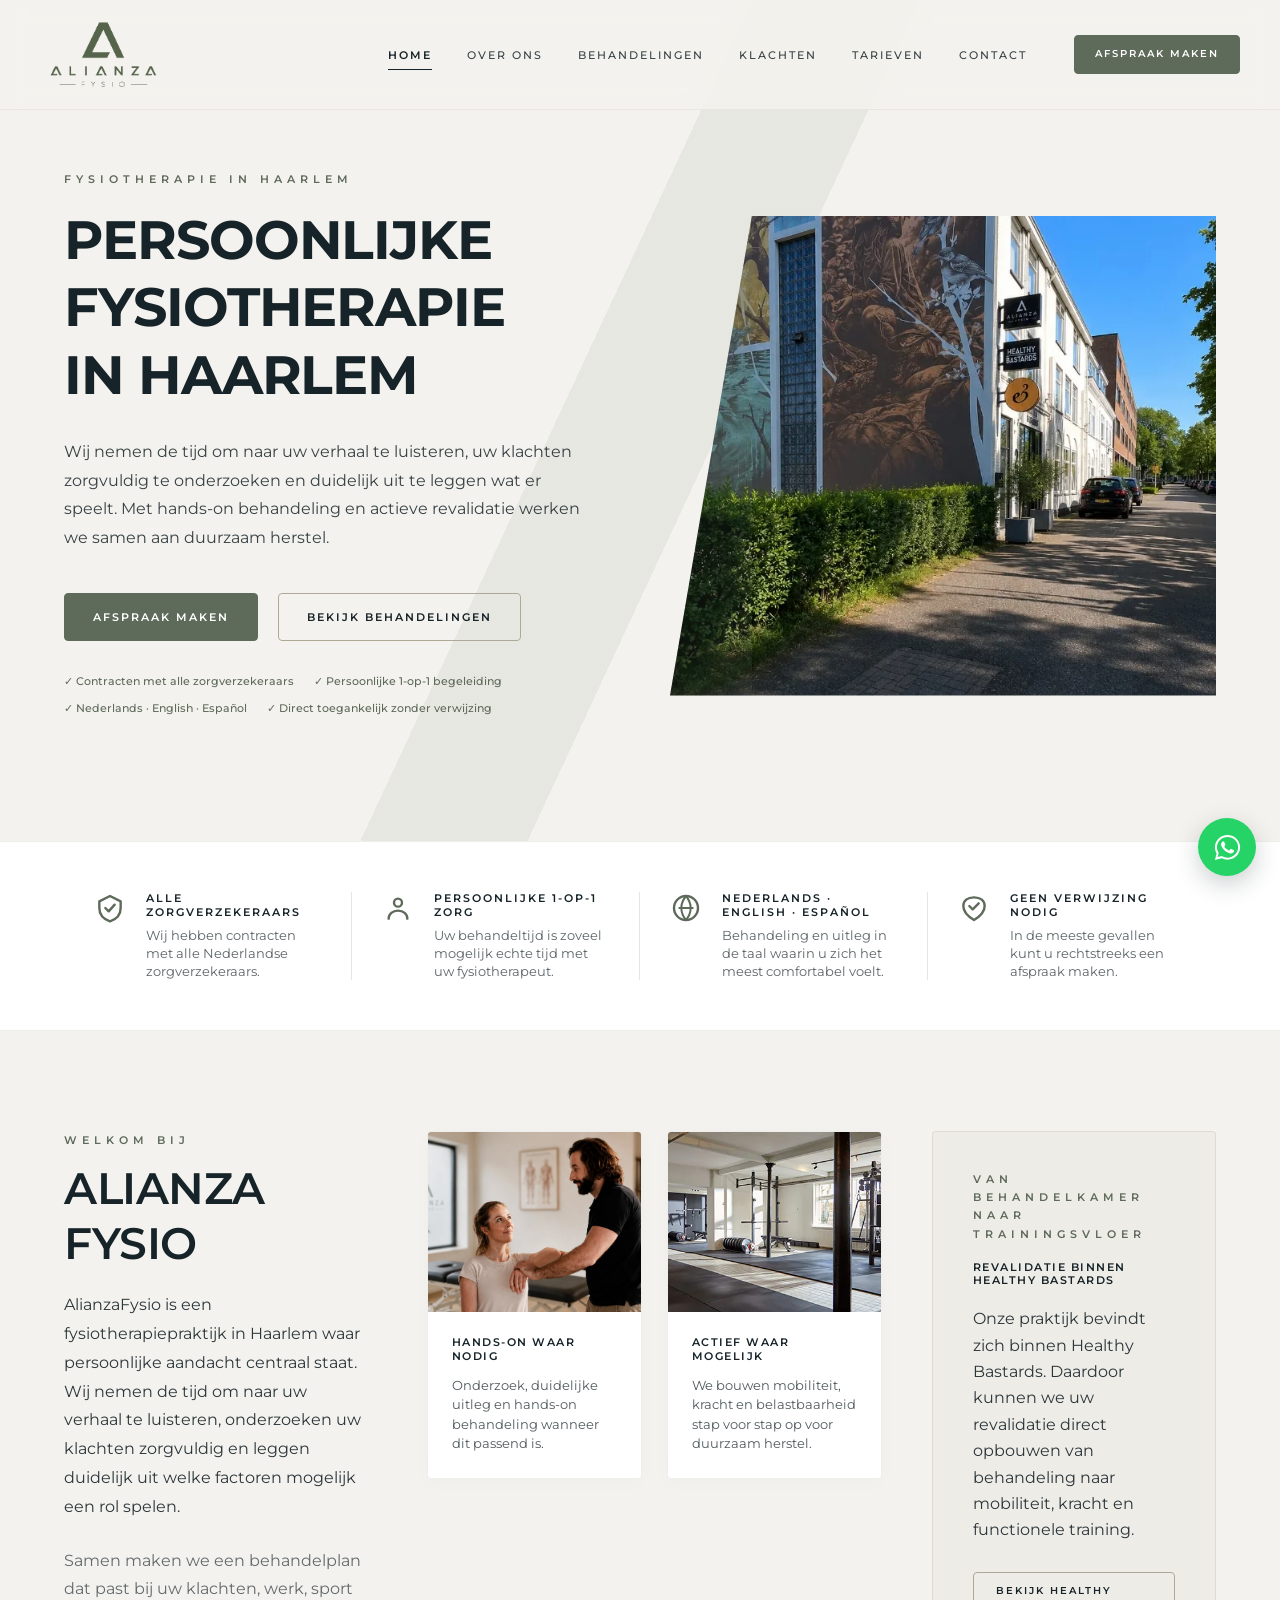
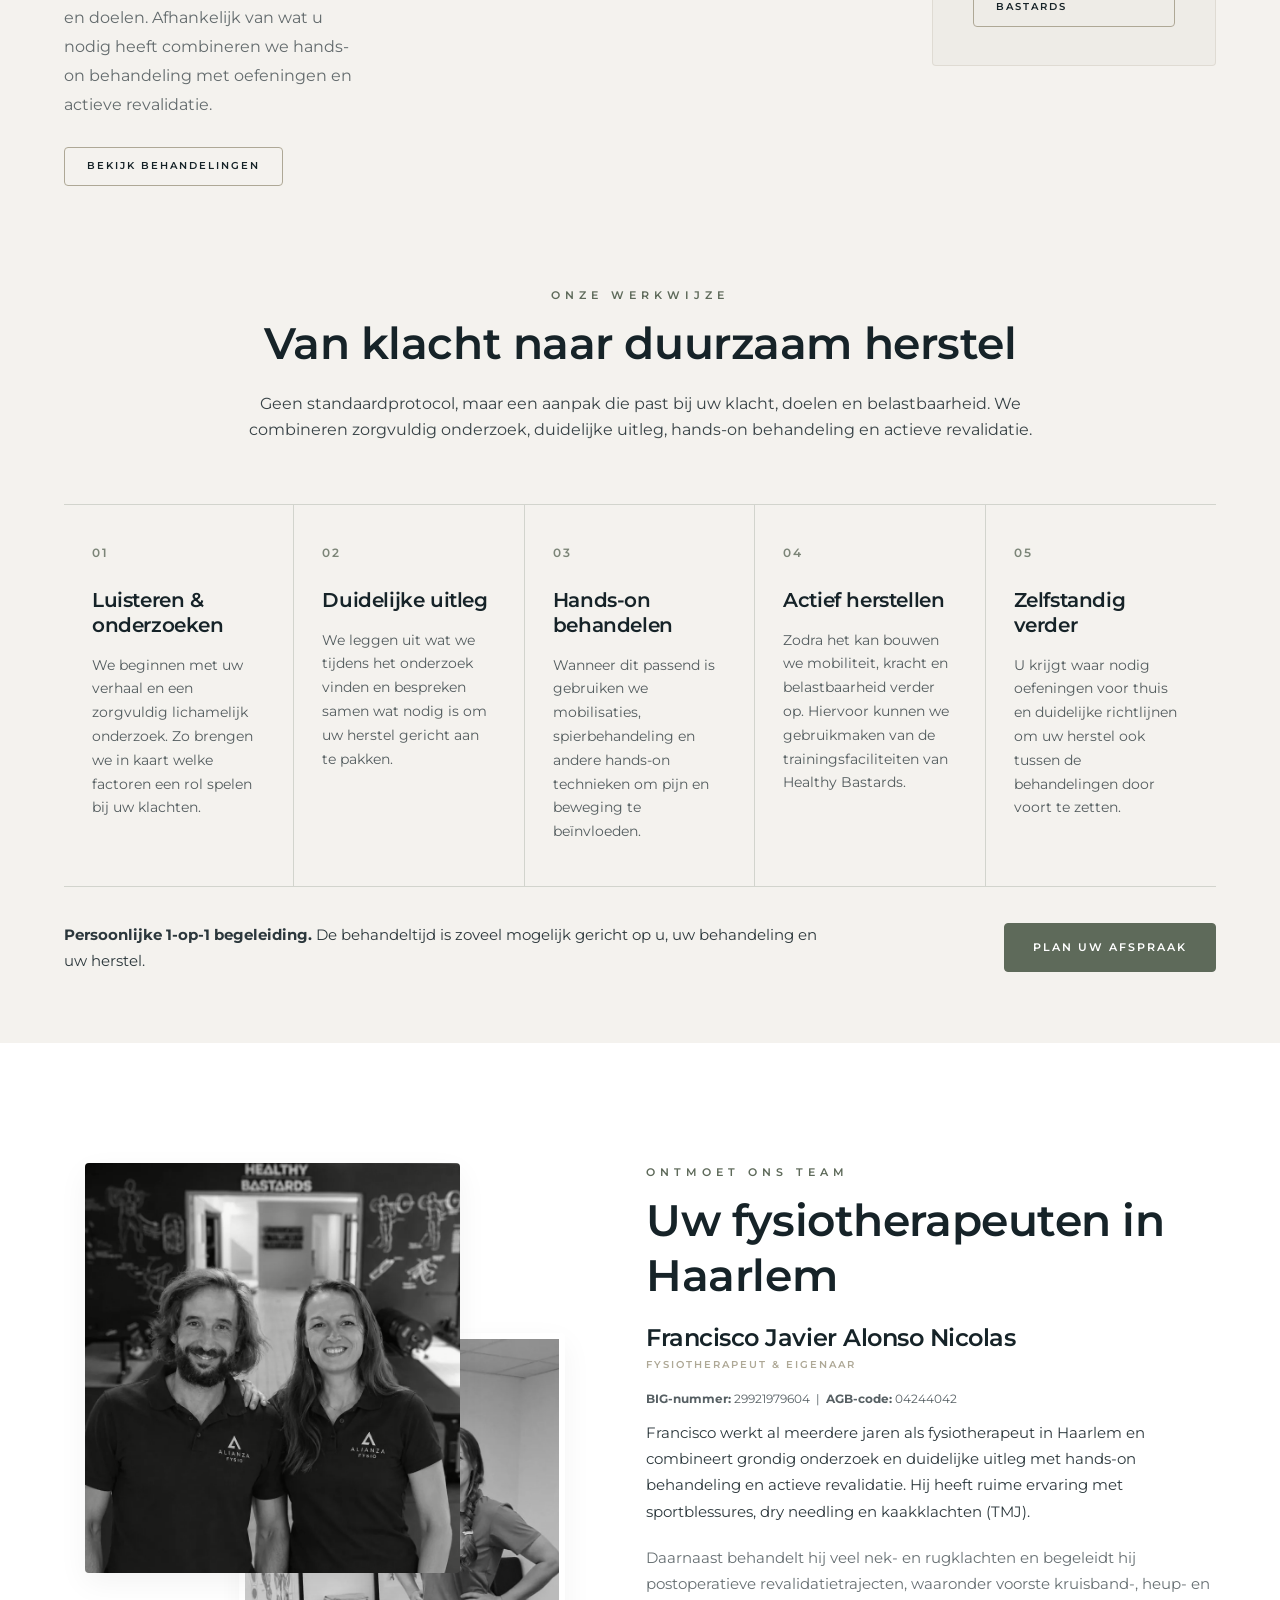
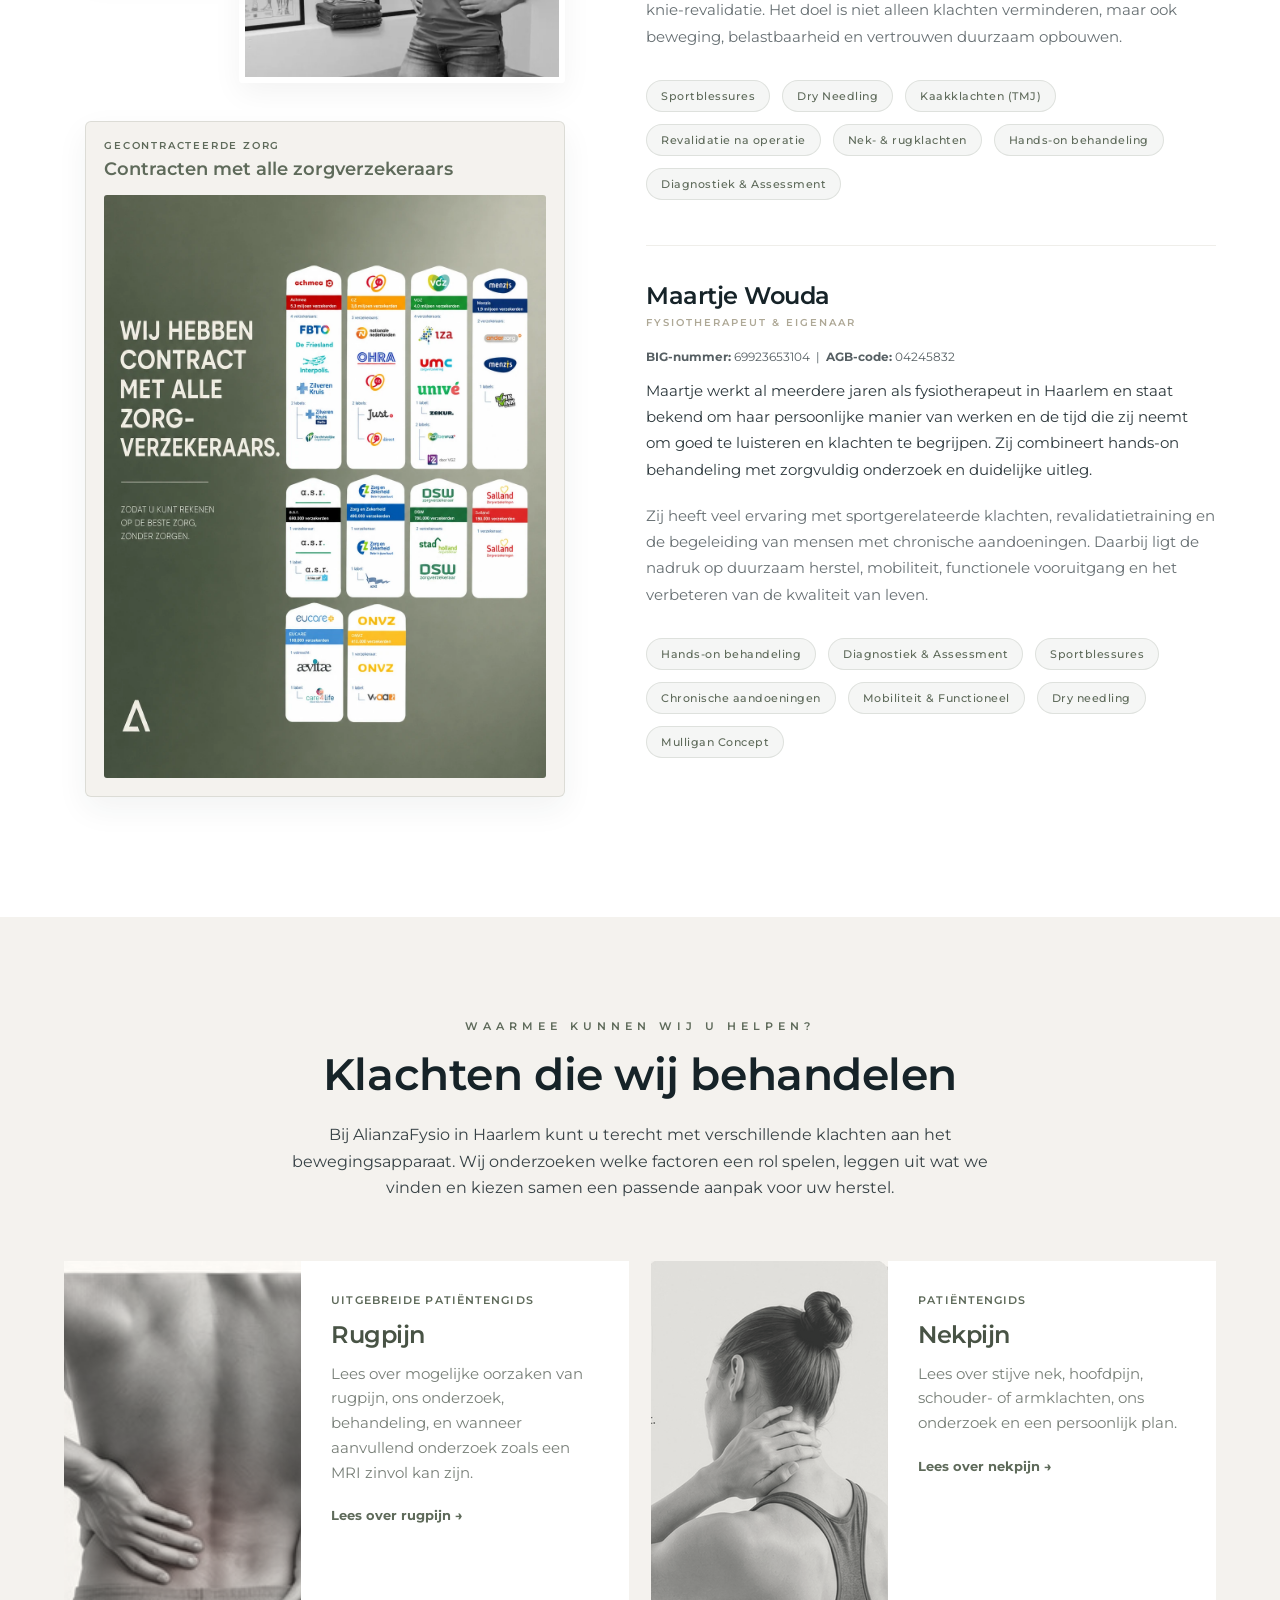
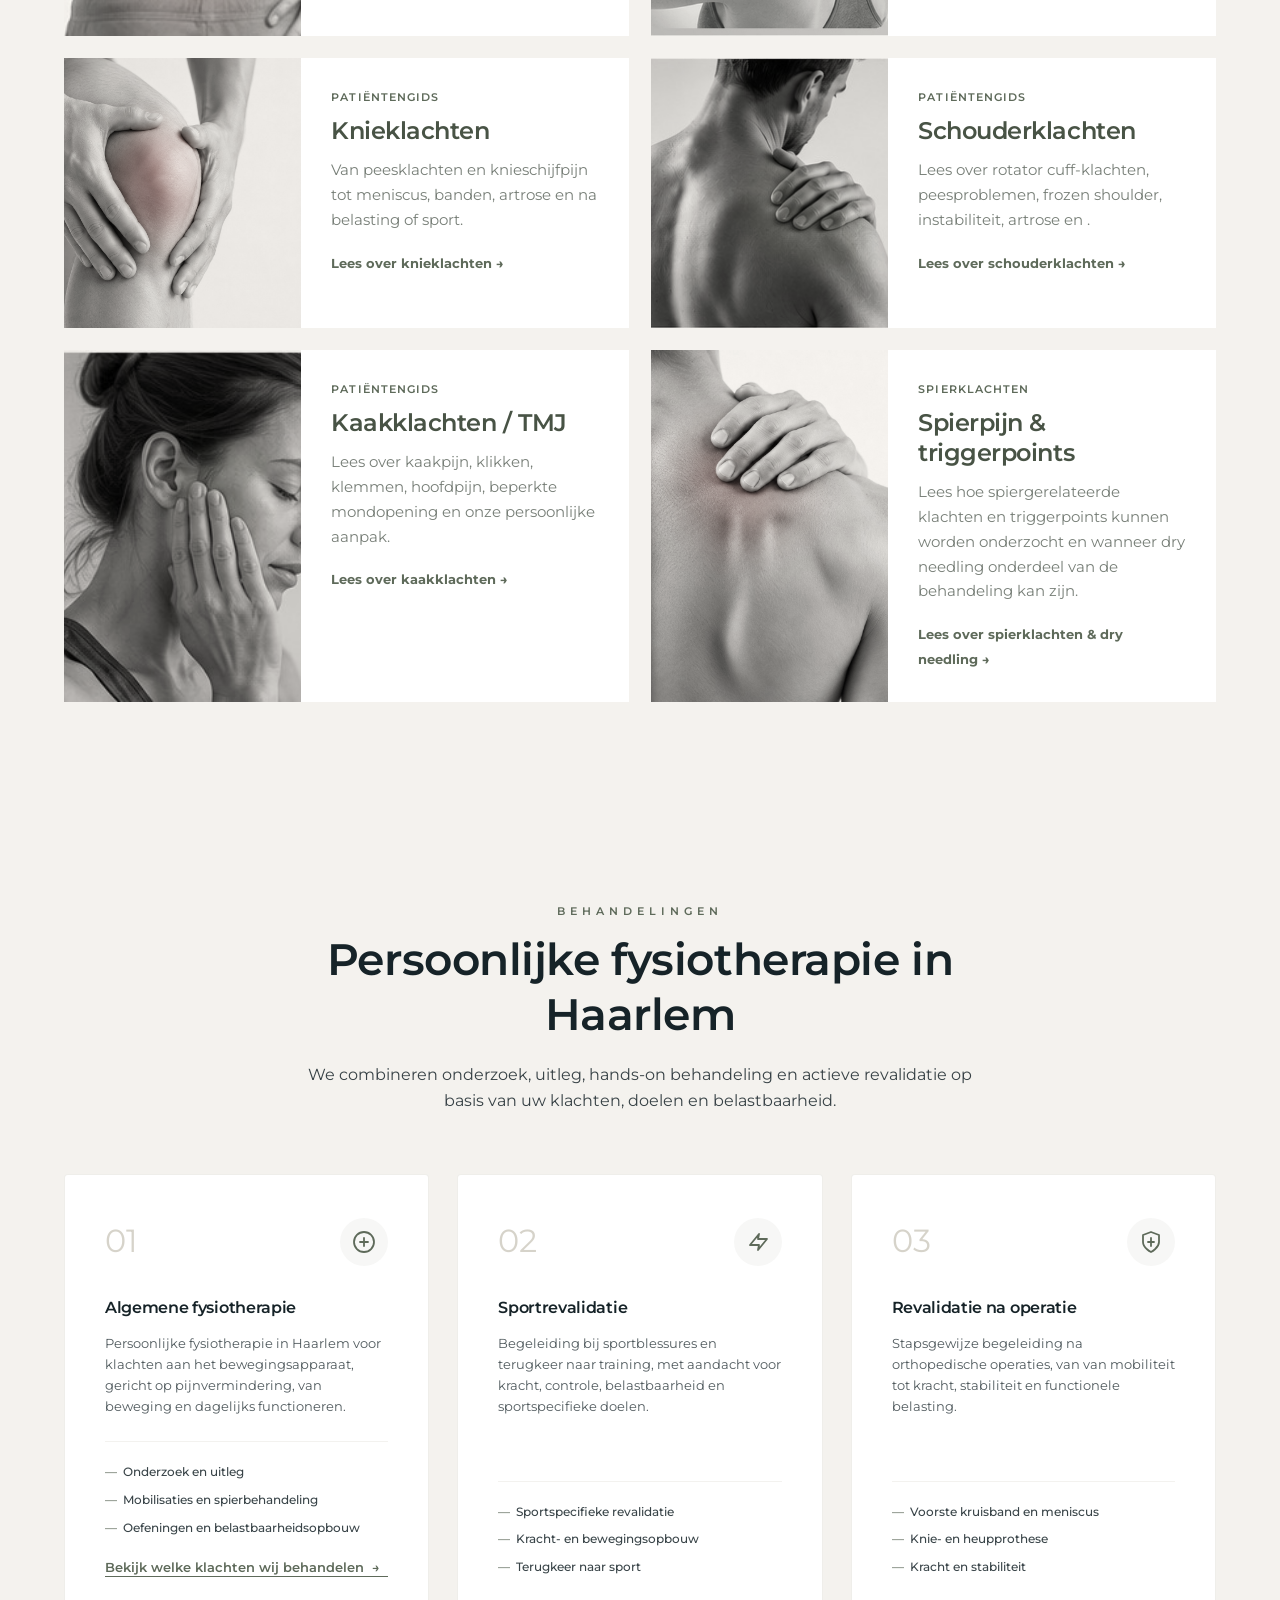
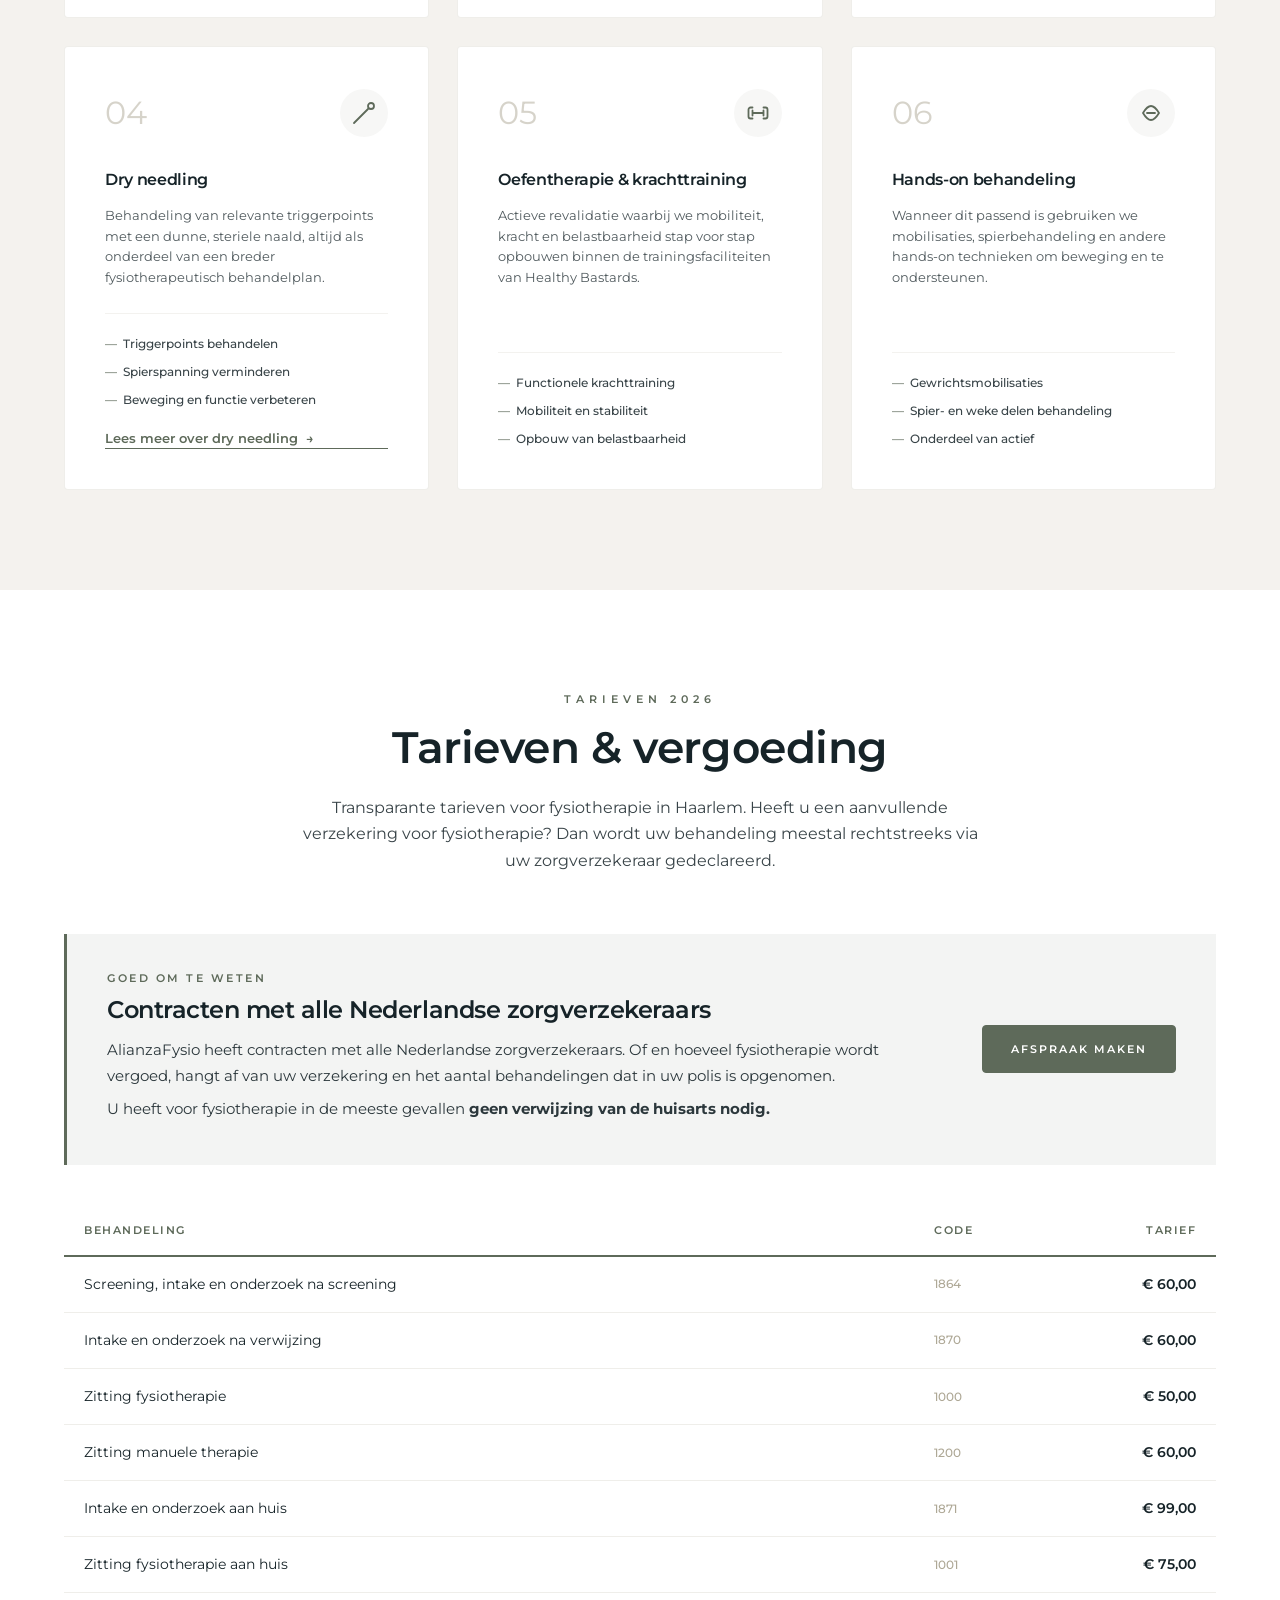
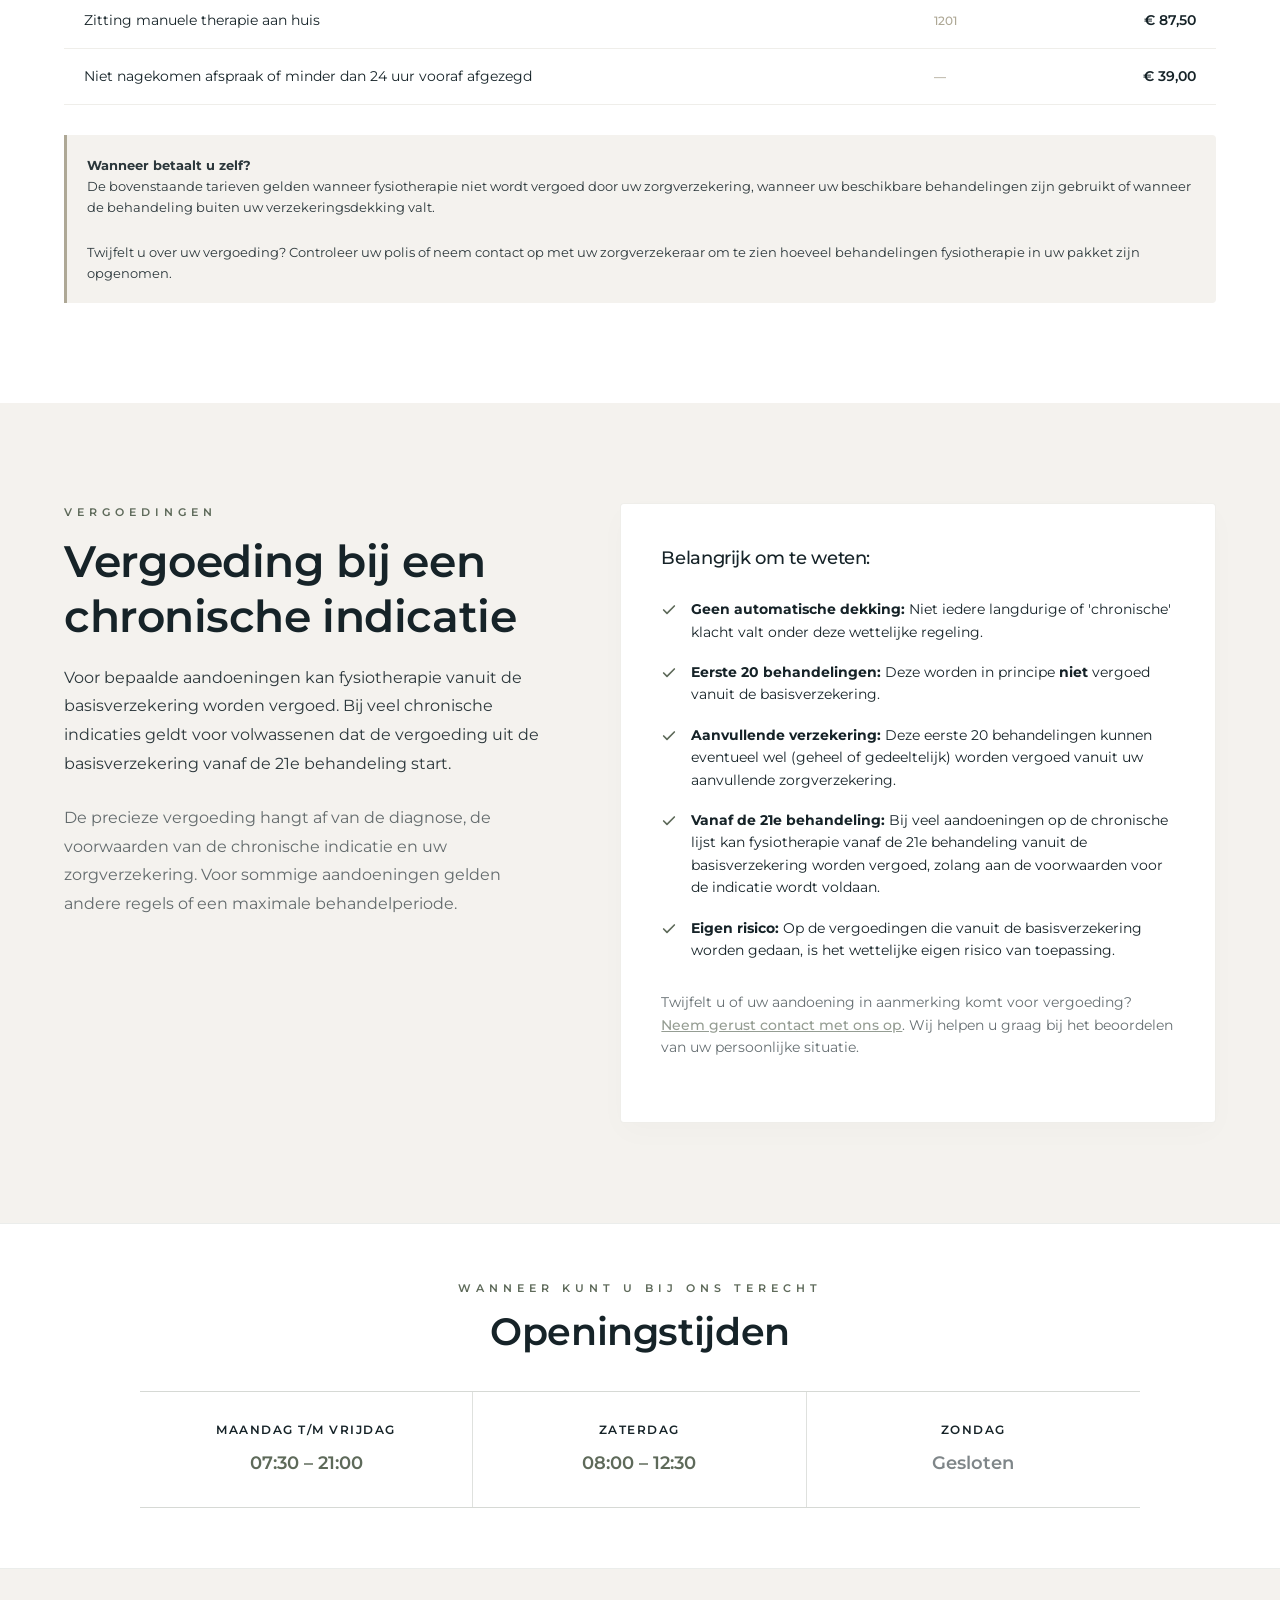
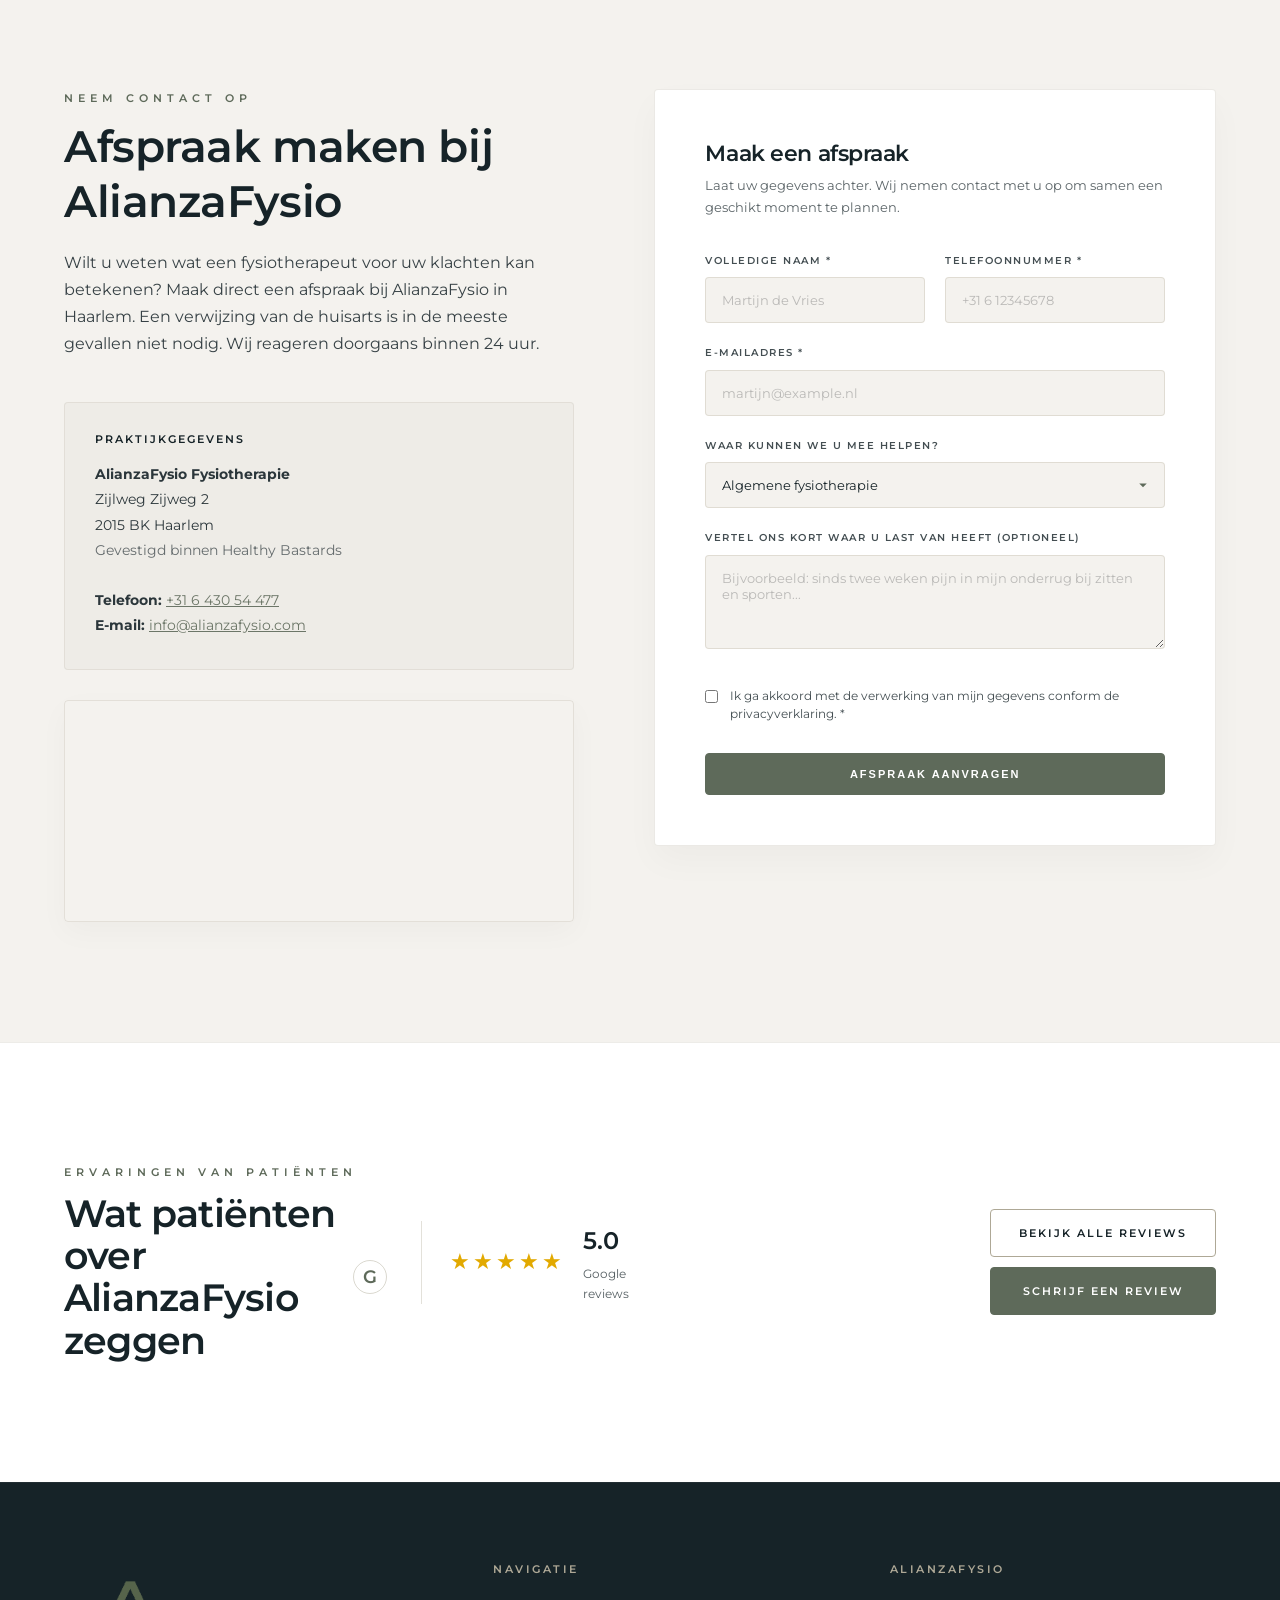
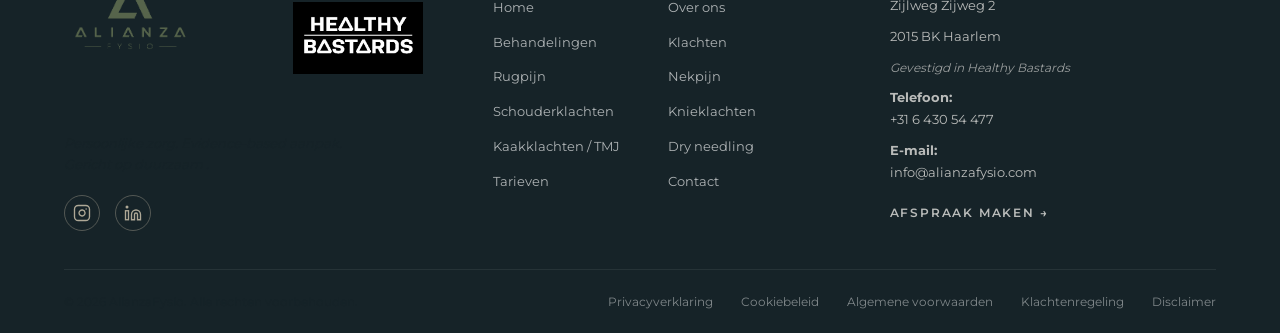
==== commit 4eaed8fd: "Update index.html" ====
--- a/index.html
+++ b/index.html
@@ -713,7 +713,7 @@
 <p class="section-description">
     Bij AlianzaFysio in Haarlem kunt u terecht met verschillende klachten aan het
     bewegingsapparaat. Wij onderzoeken welke factoren een rol spelen, leggen uit
-    wat we vinden en kiezen samen een passende aanpak voor uw .
+    wat we vinden en kiezen samen een passende aanpak voor uw herstel.
 </p>
 </div>
 
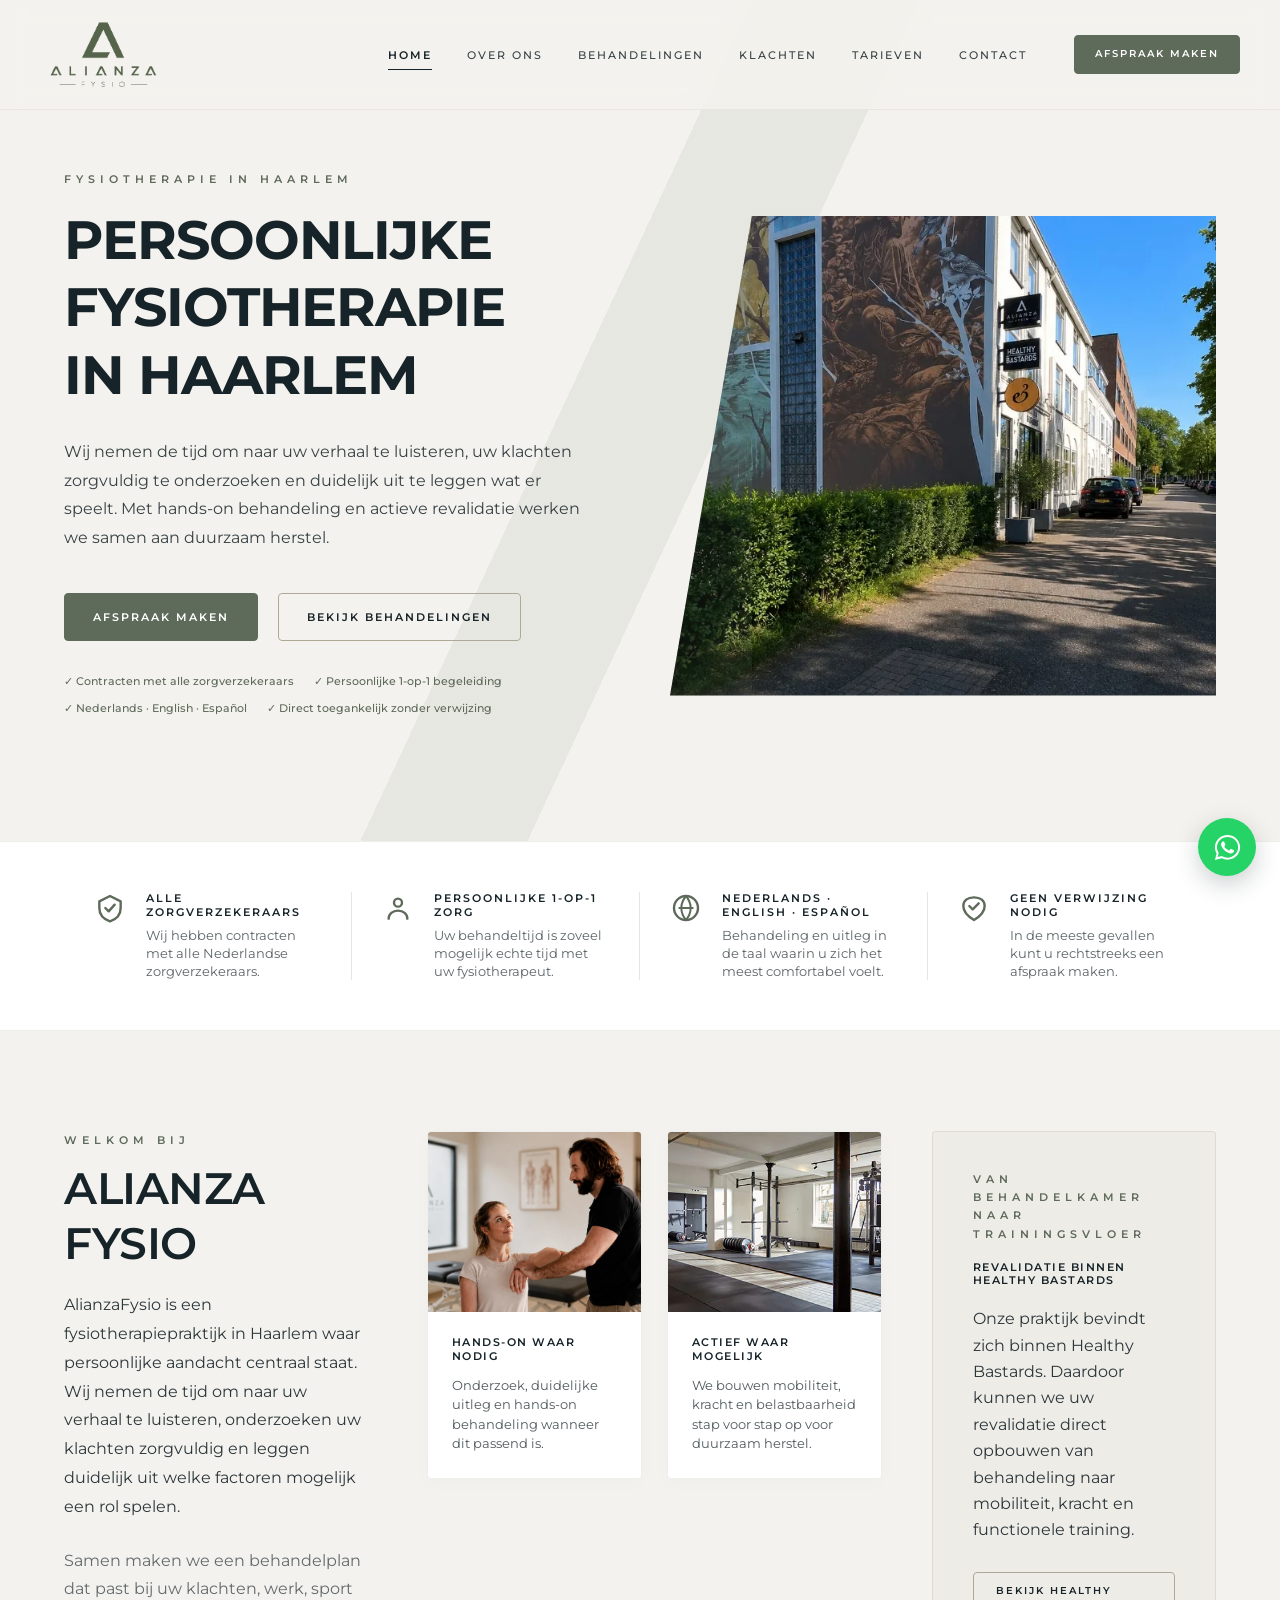
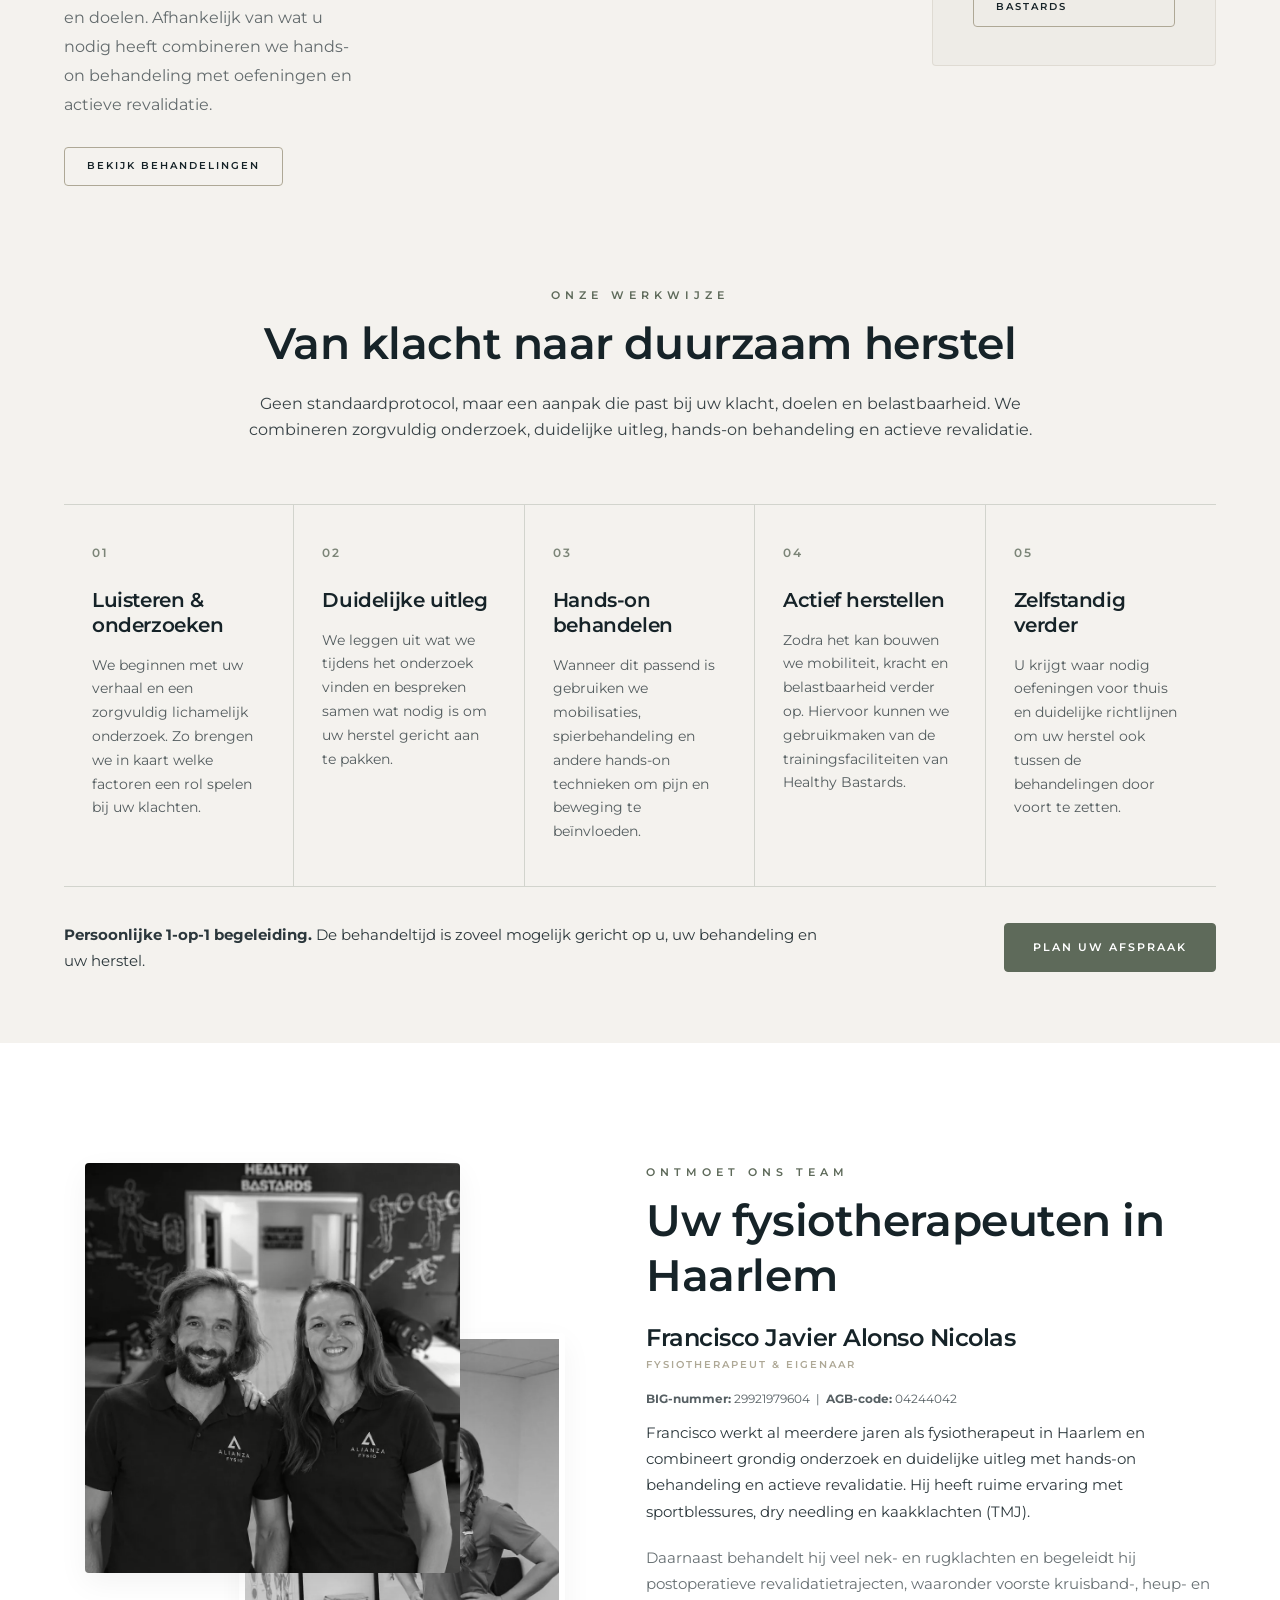
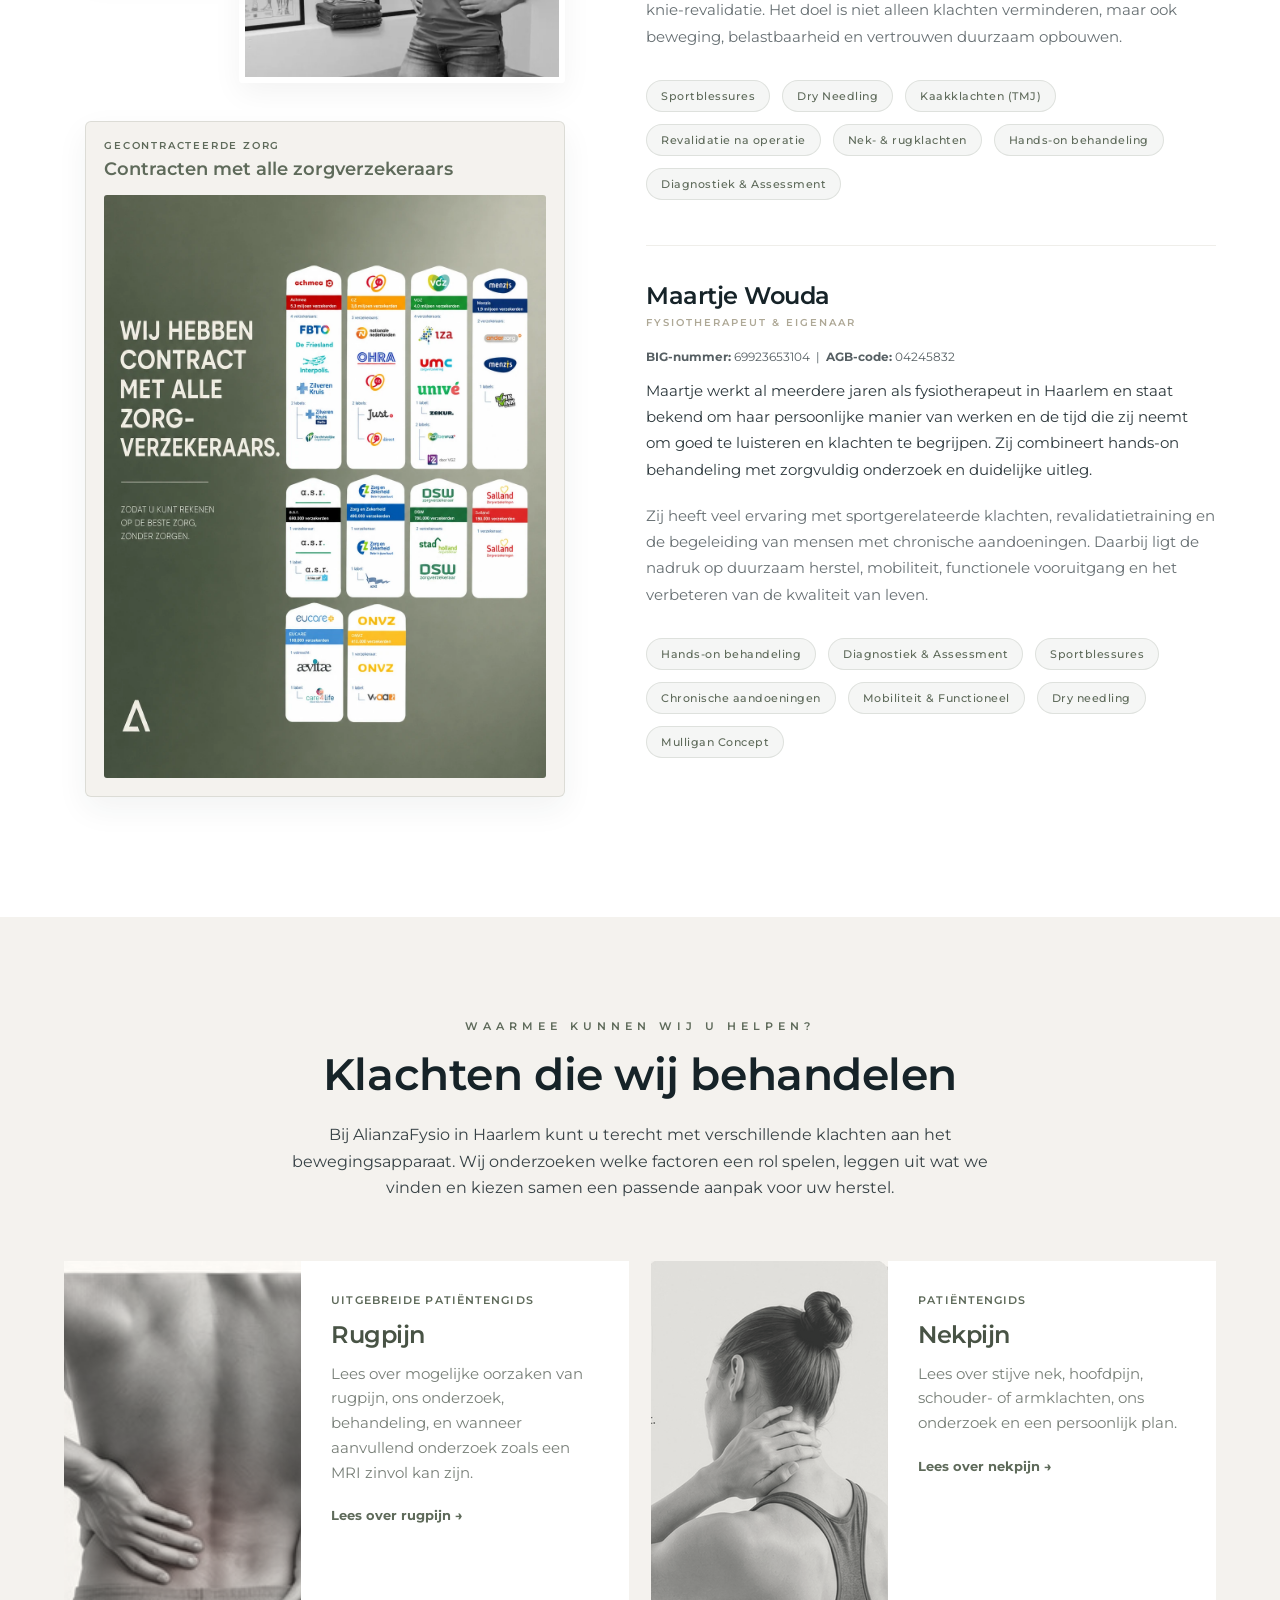
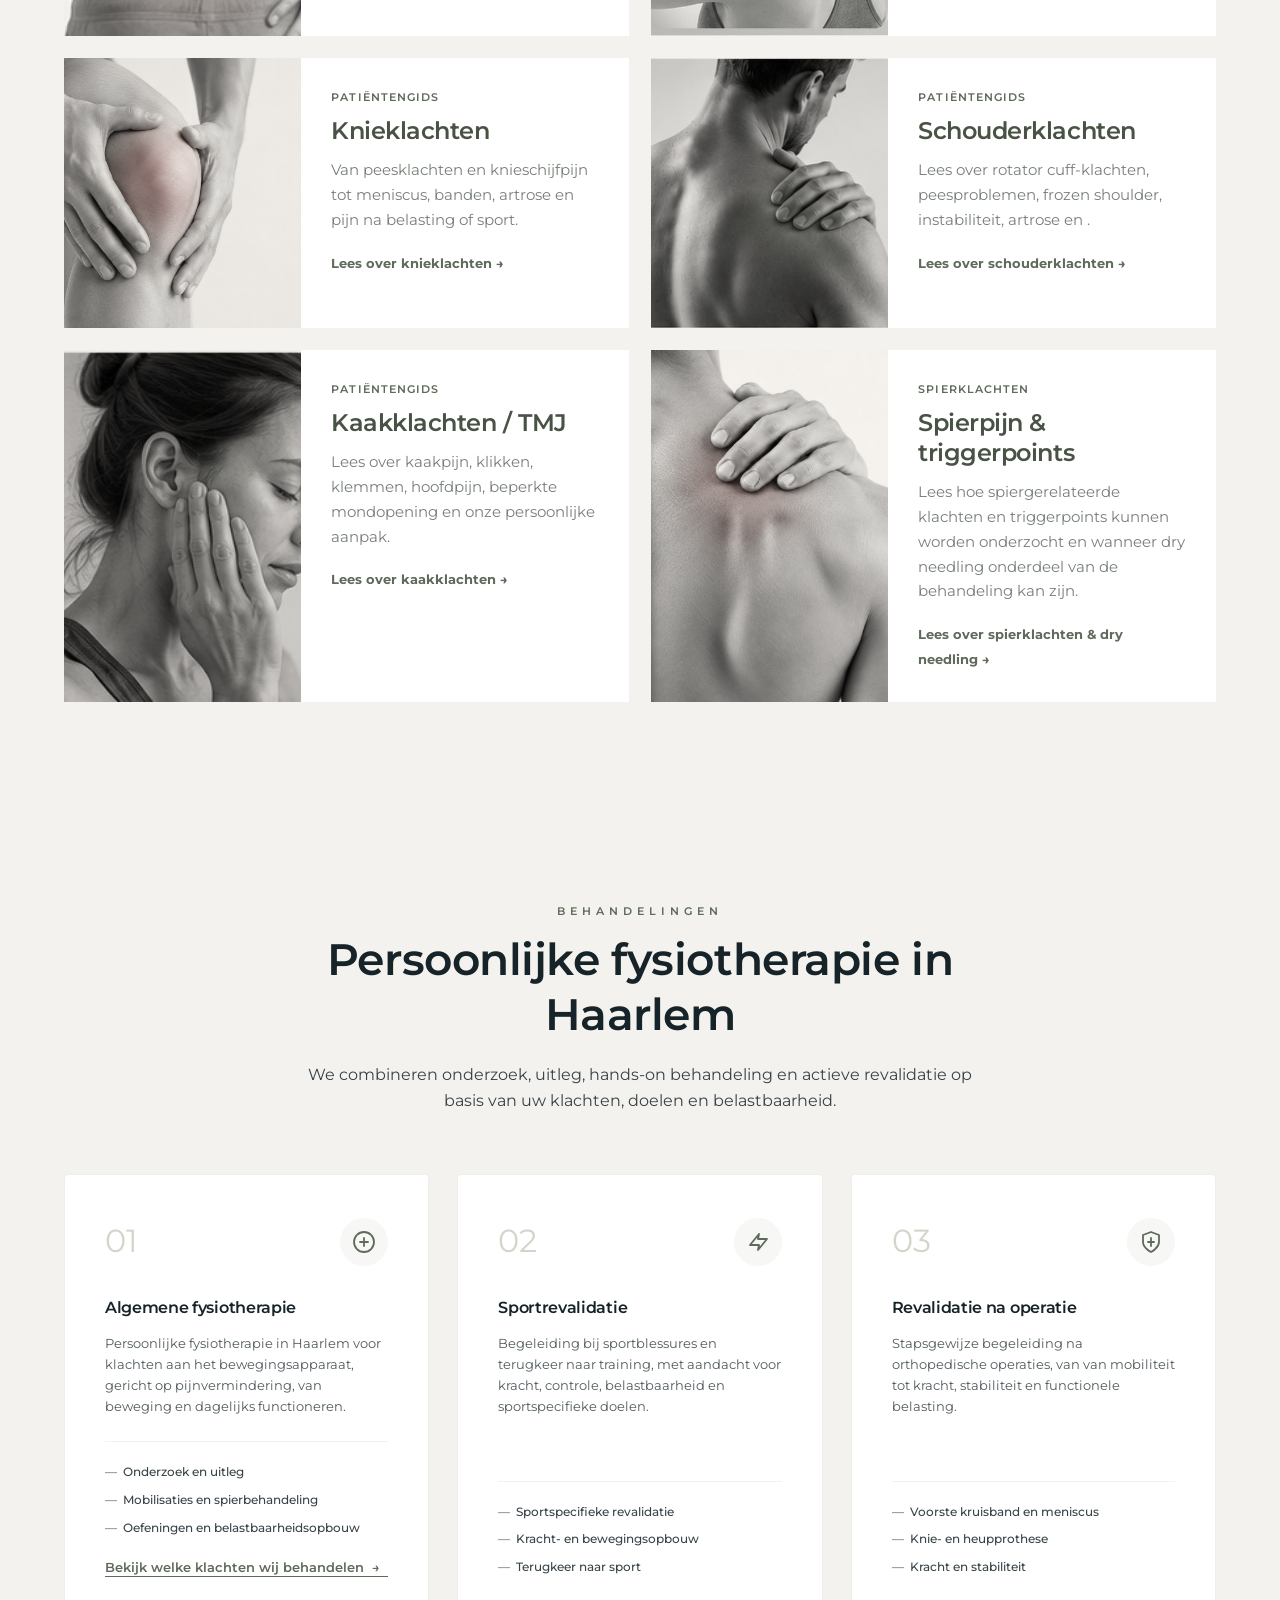
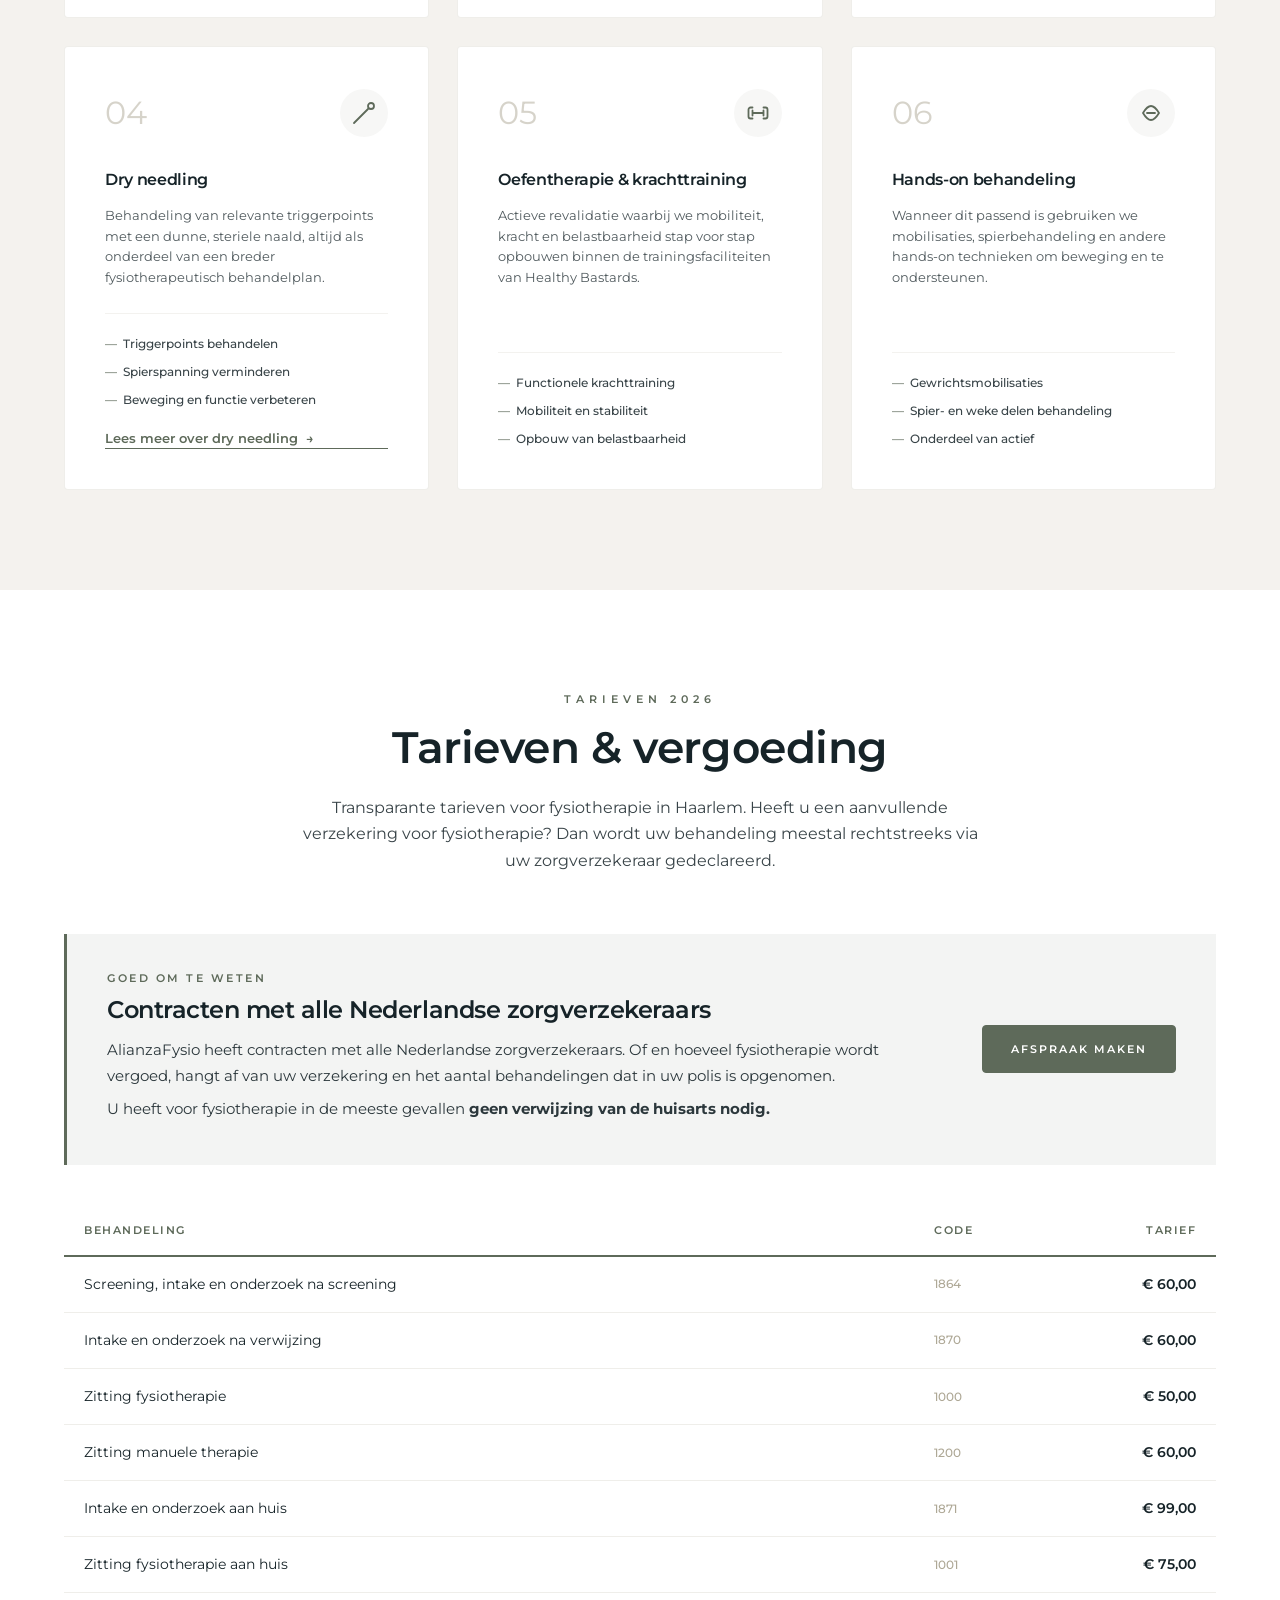
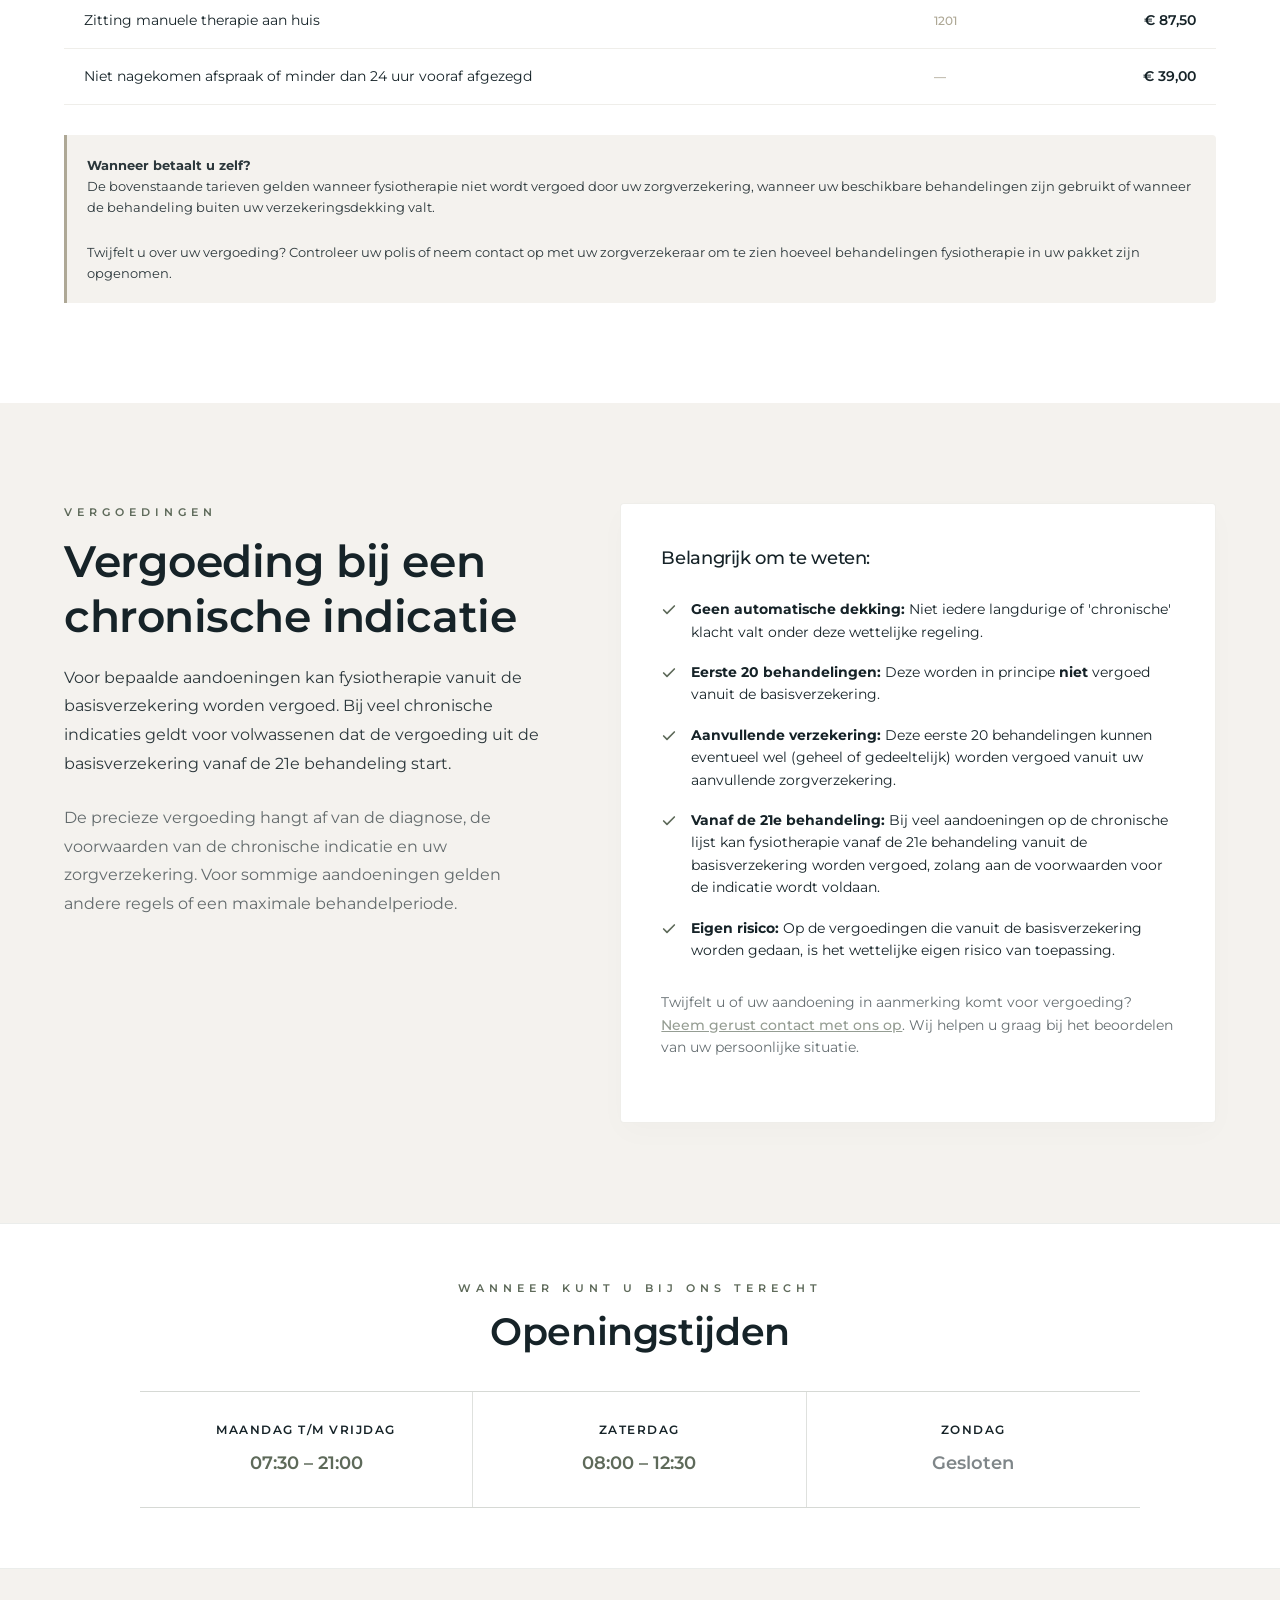
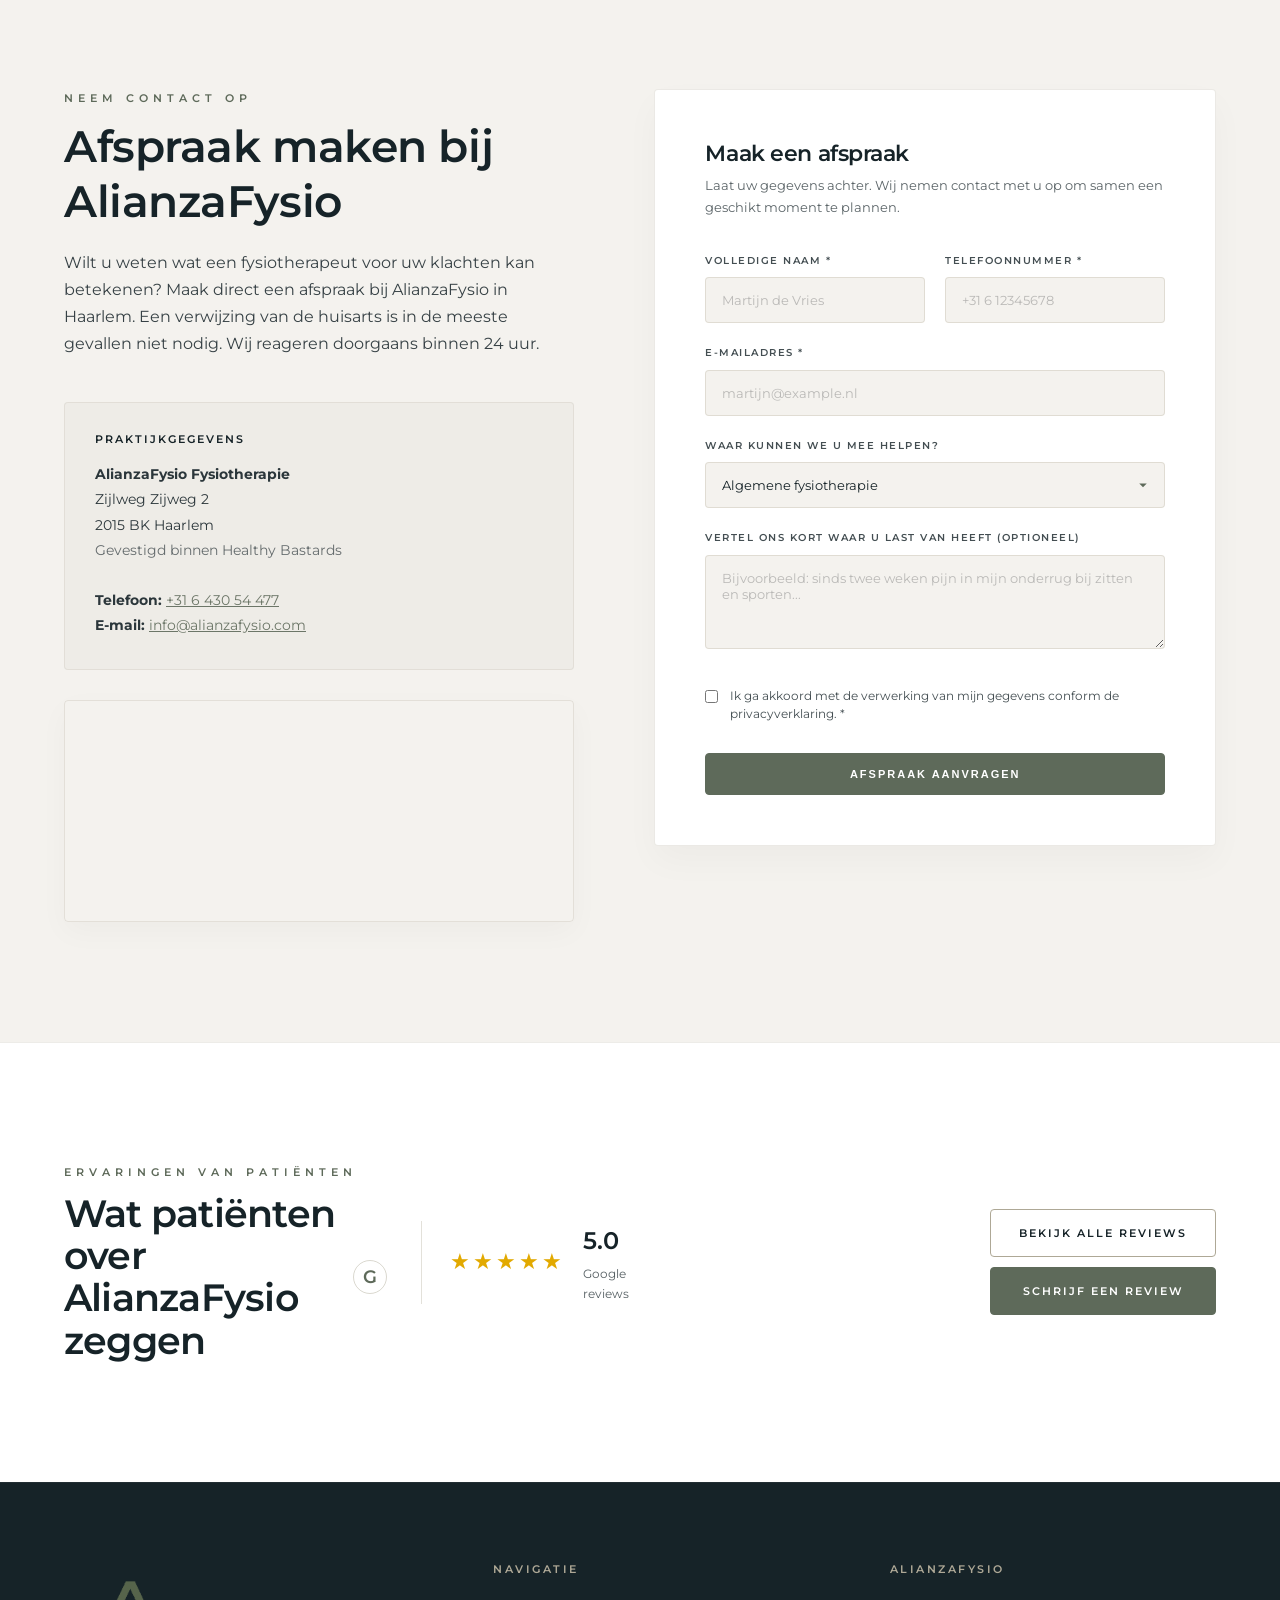
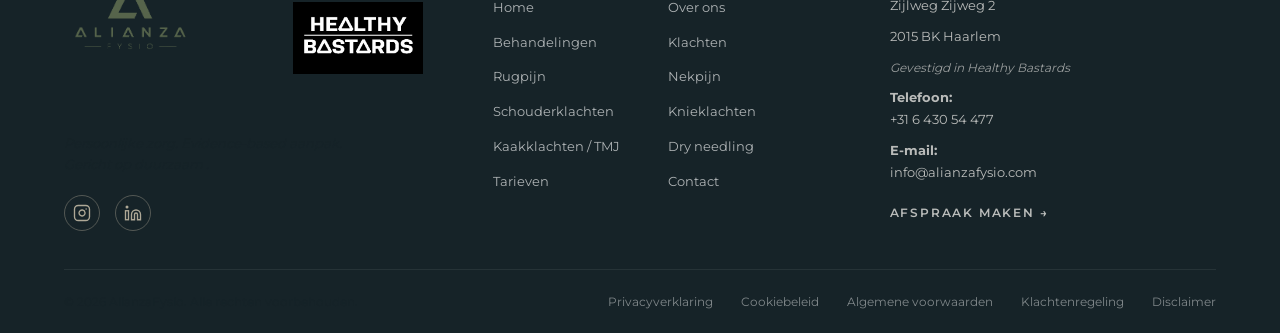
==== commit 18535f51: "Update index.html" ====
--- a/index.html
+++ b/index.html
@@ -786,7 +786,7 @@
 
 <p>
     Van peesklachten en knieschijfpijn tot meniscus,
-    banden, artrose en  na belasting of sport.
+banden, artrose en pijn na belasting of sport.
 </p>
 
 <strong>Lees over knieklachten →</strong>
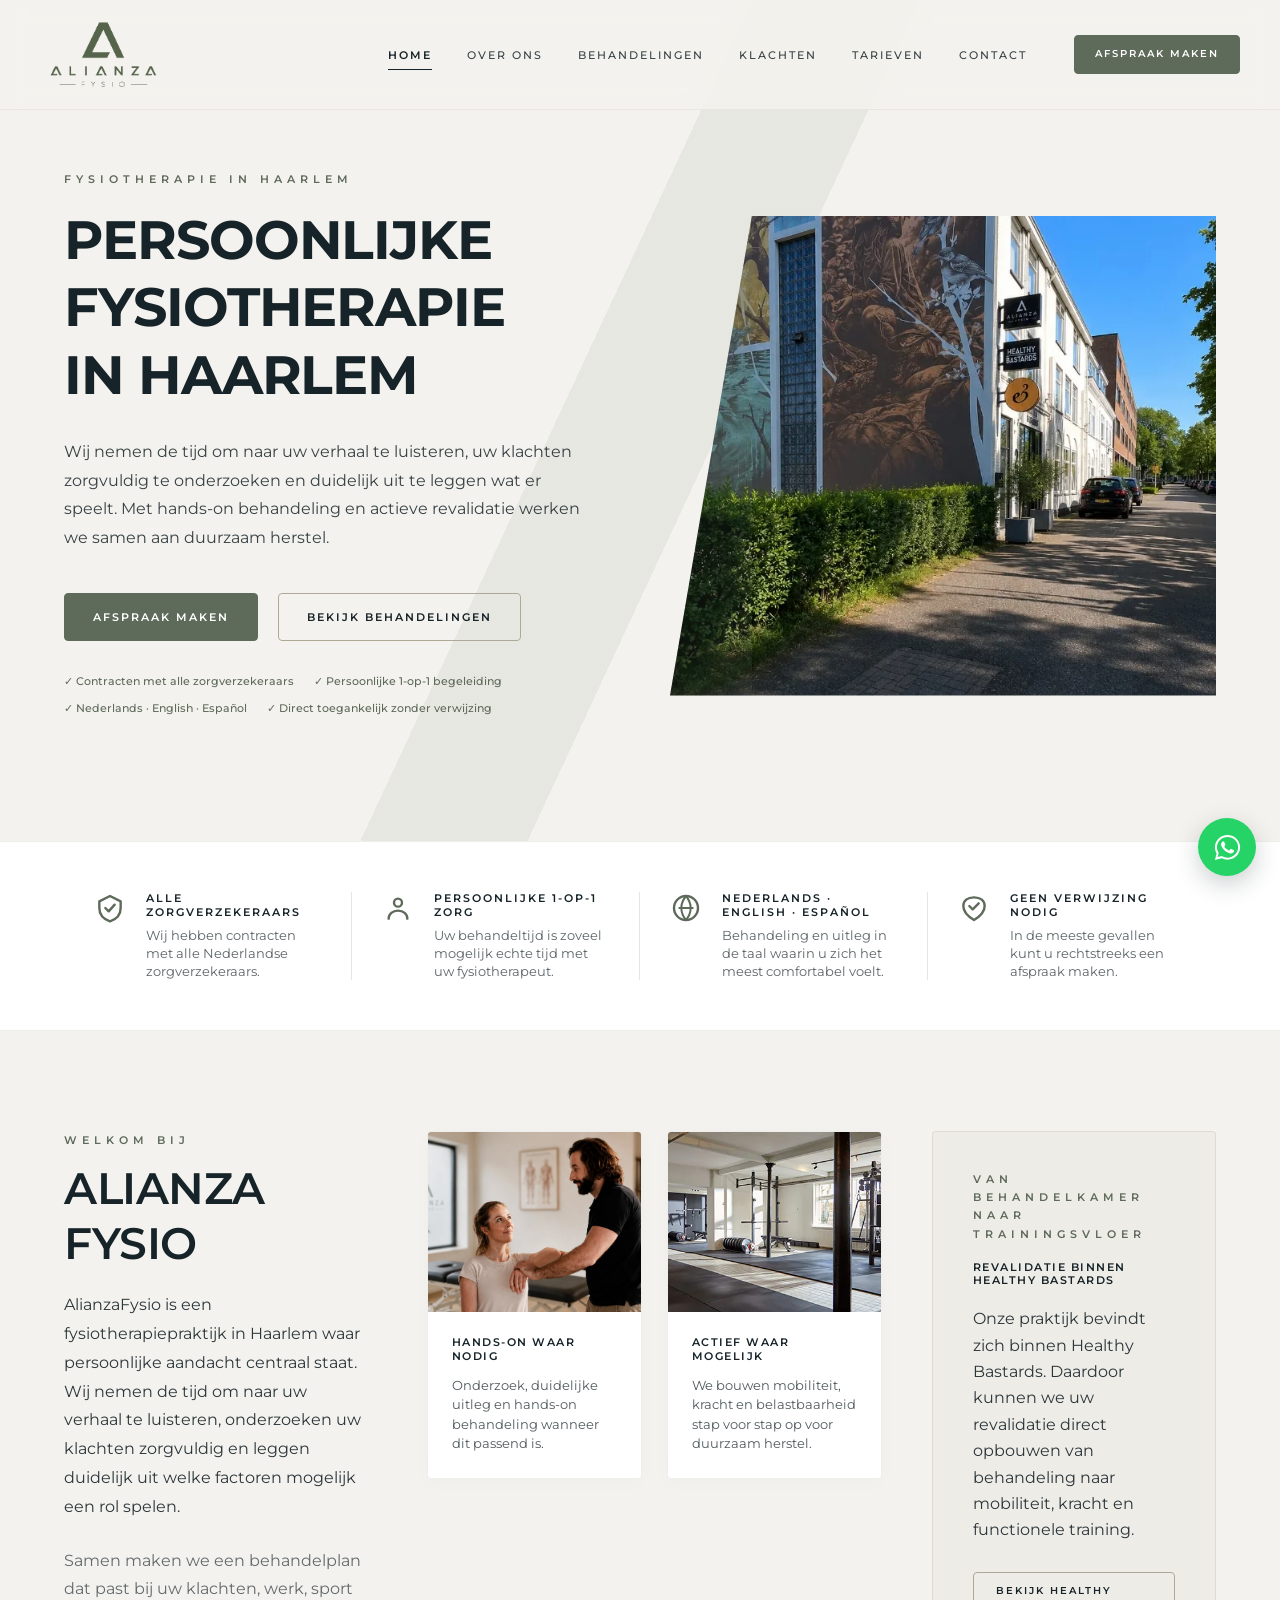
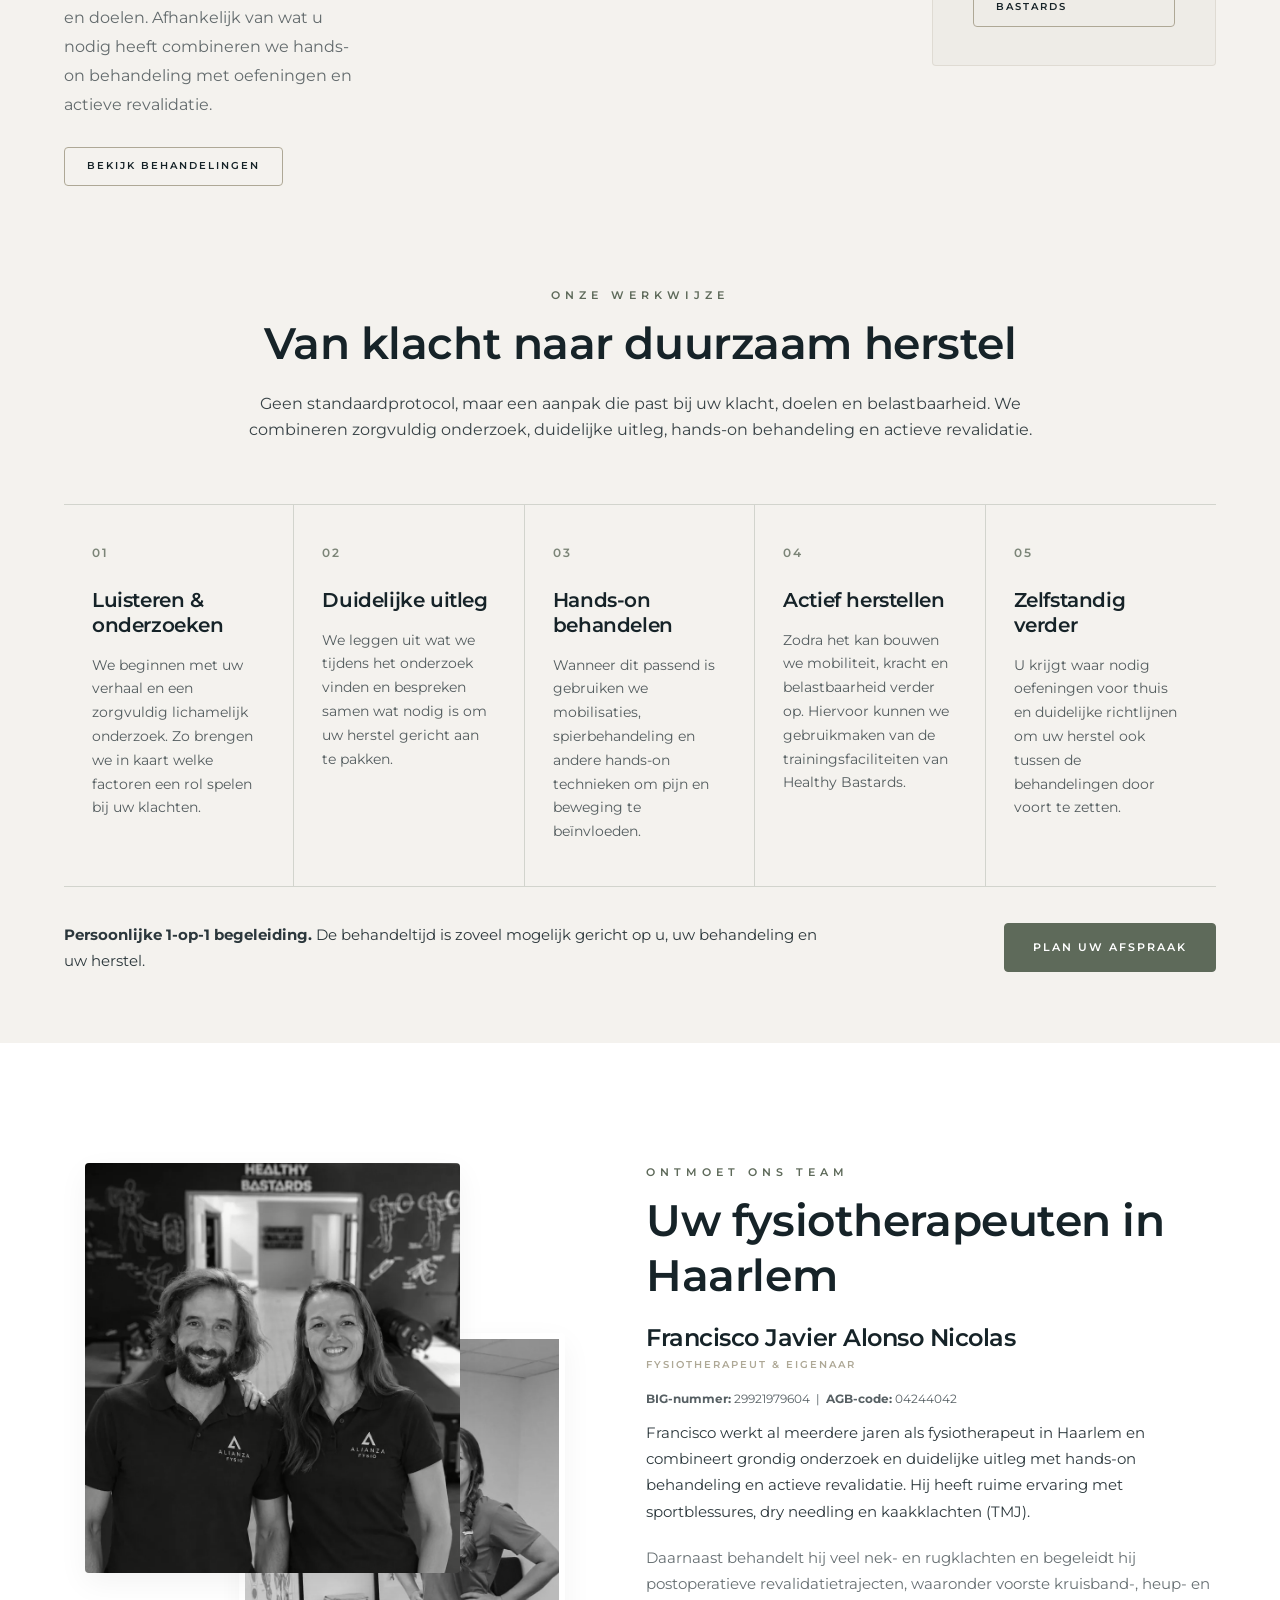
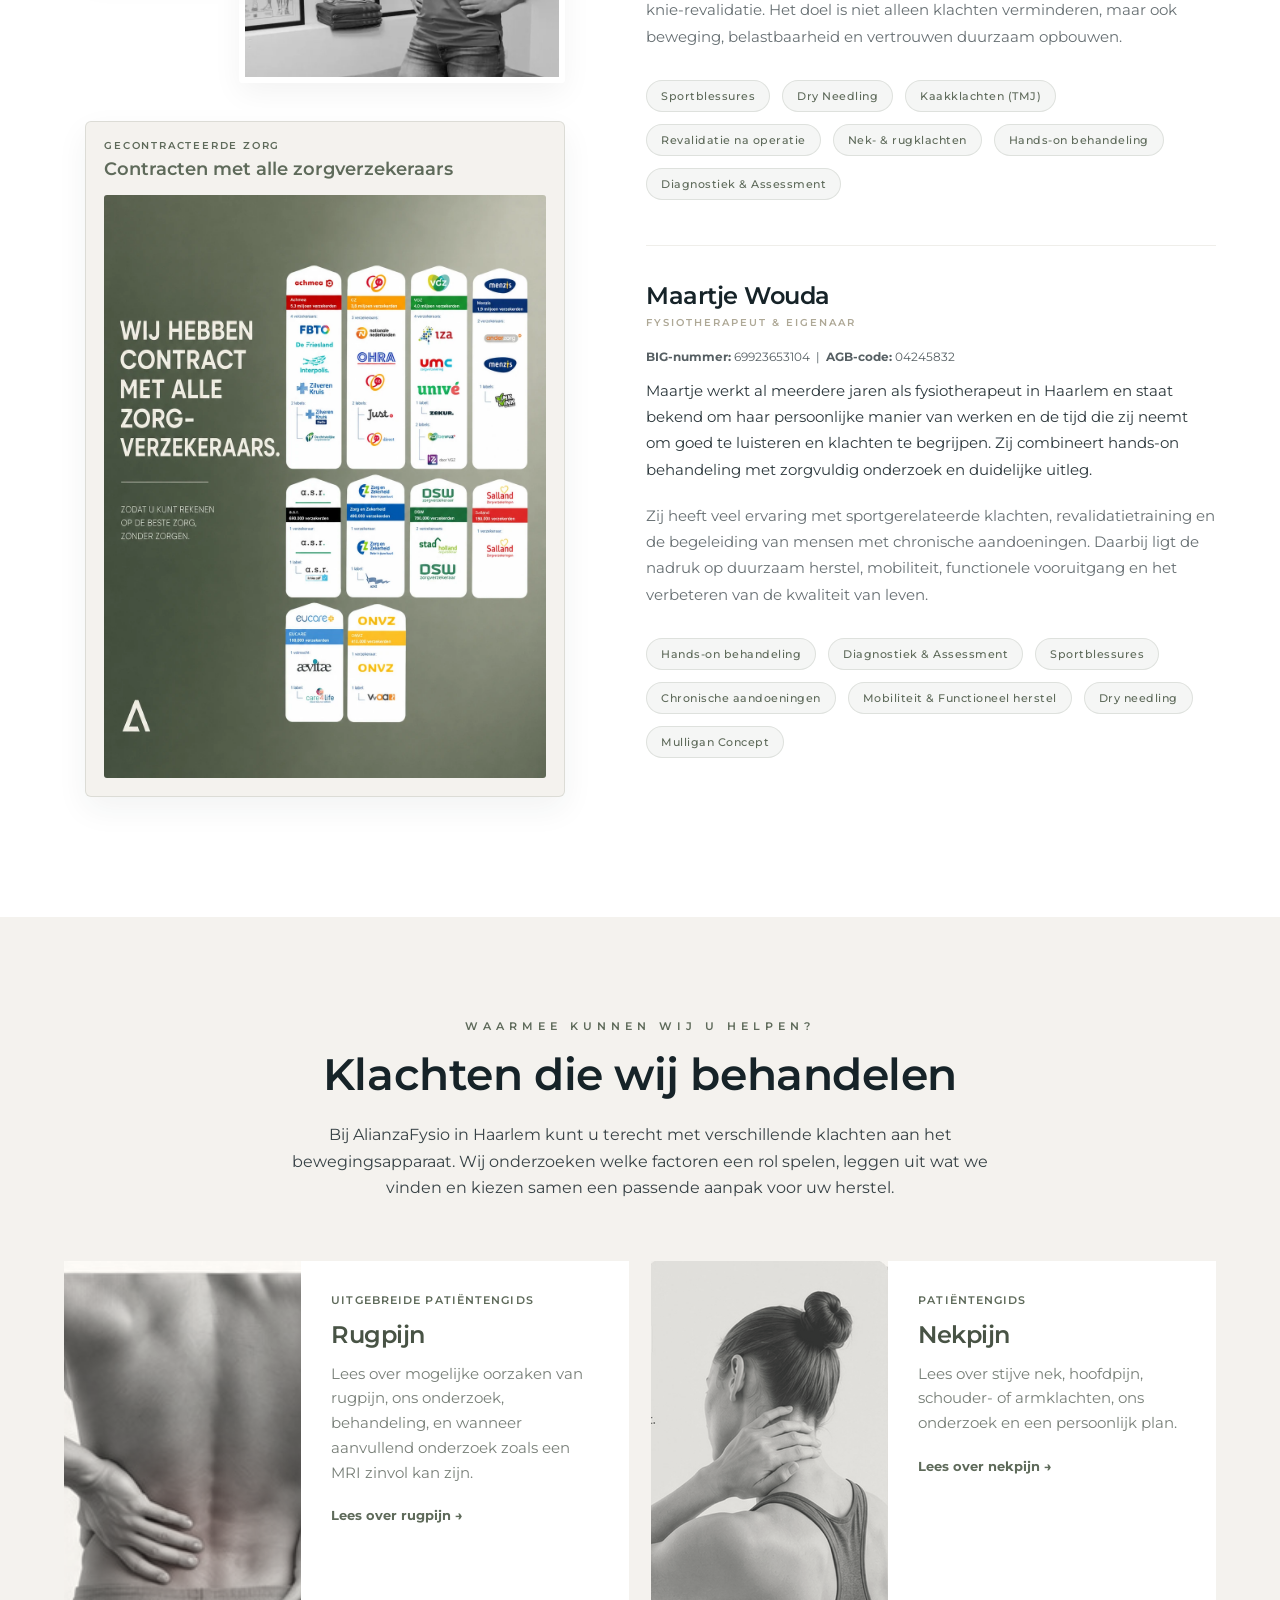
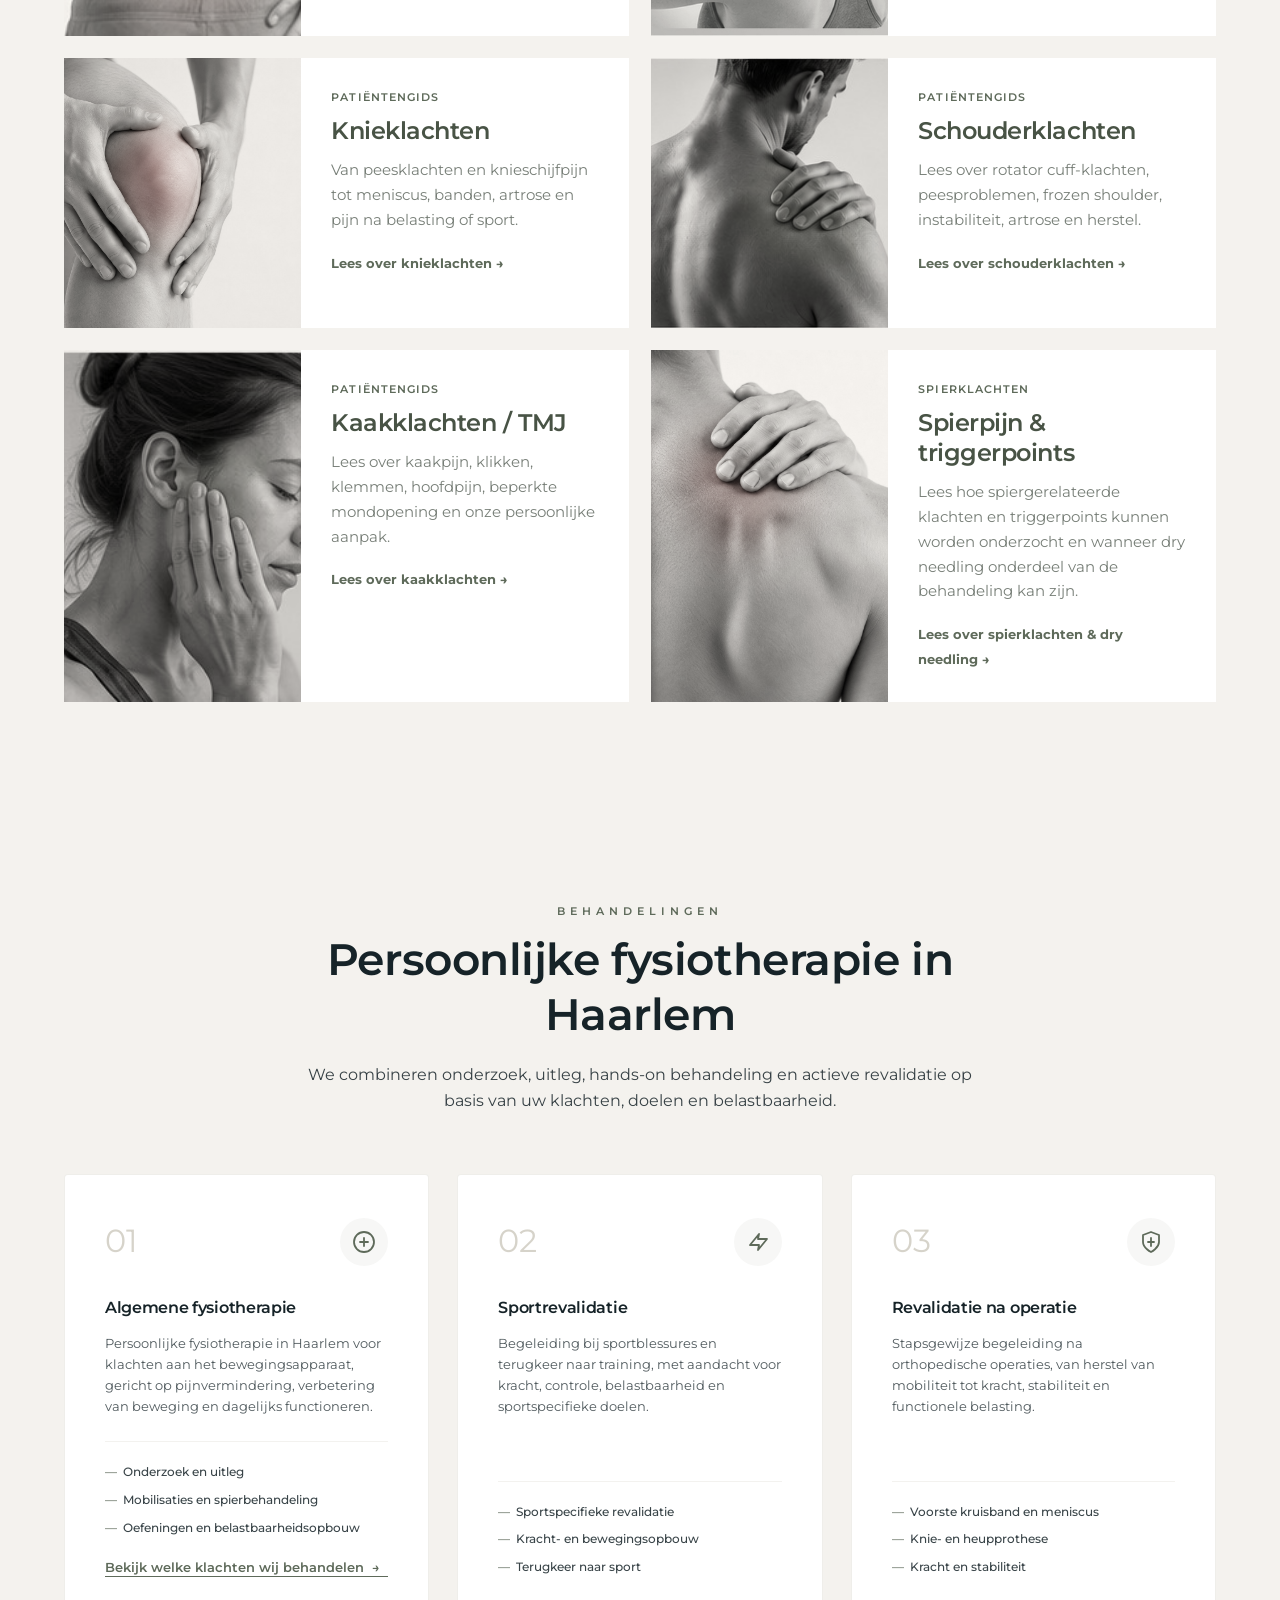
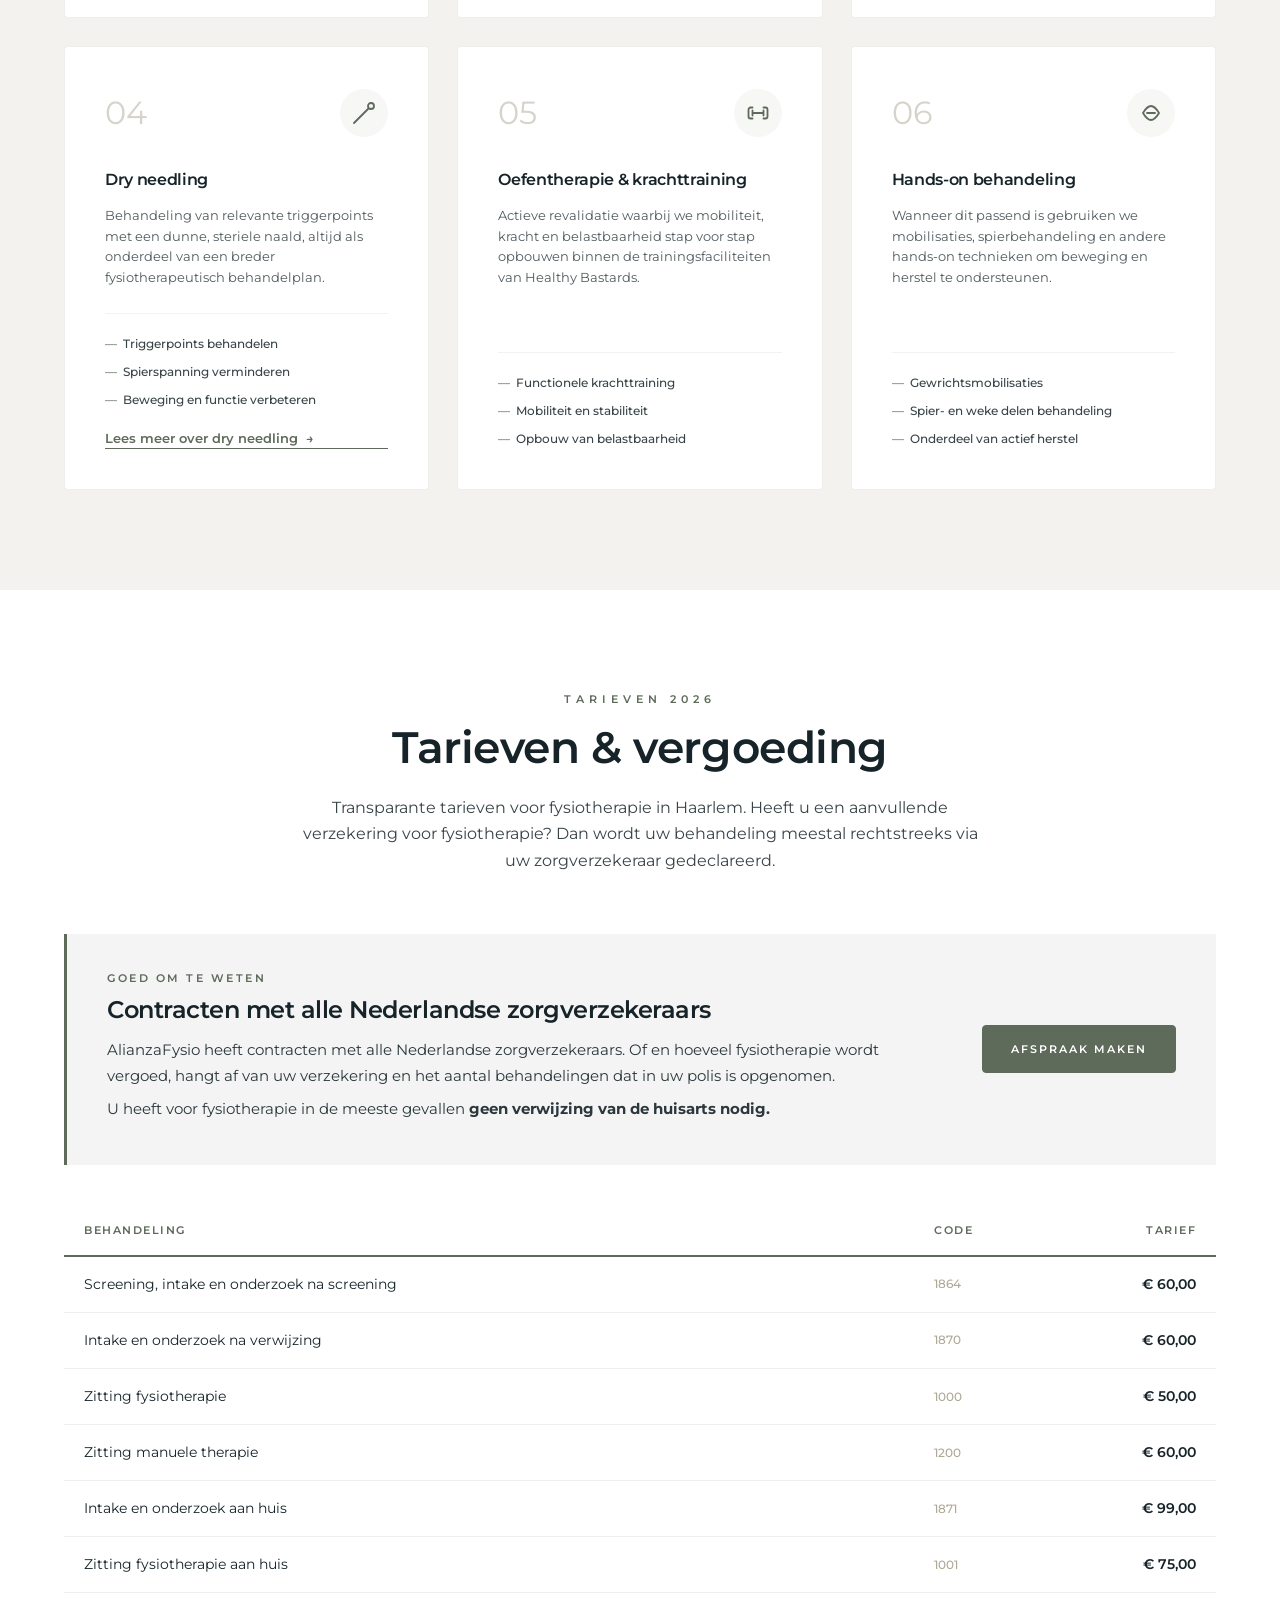
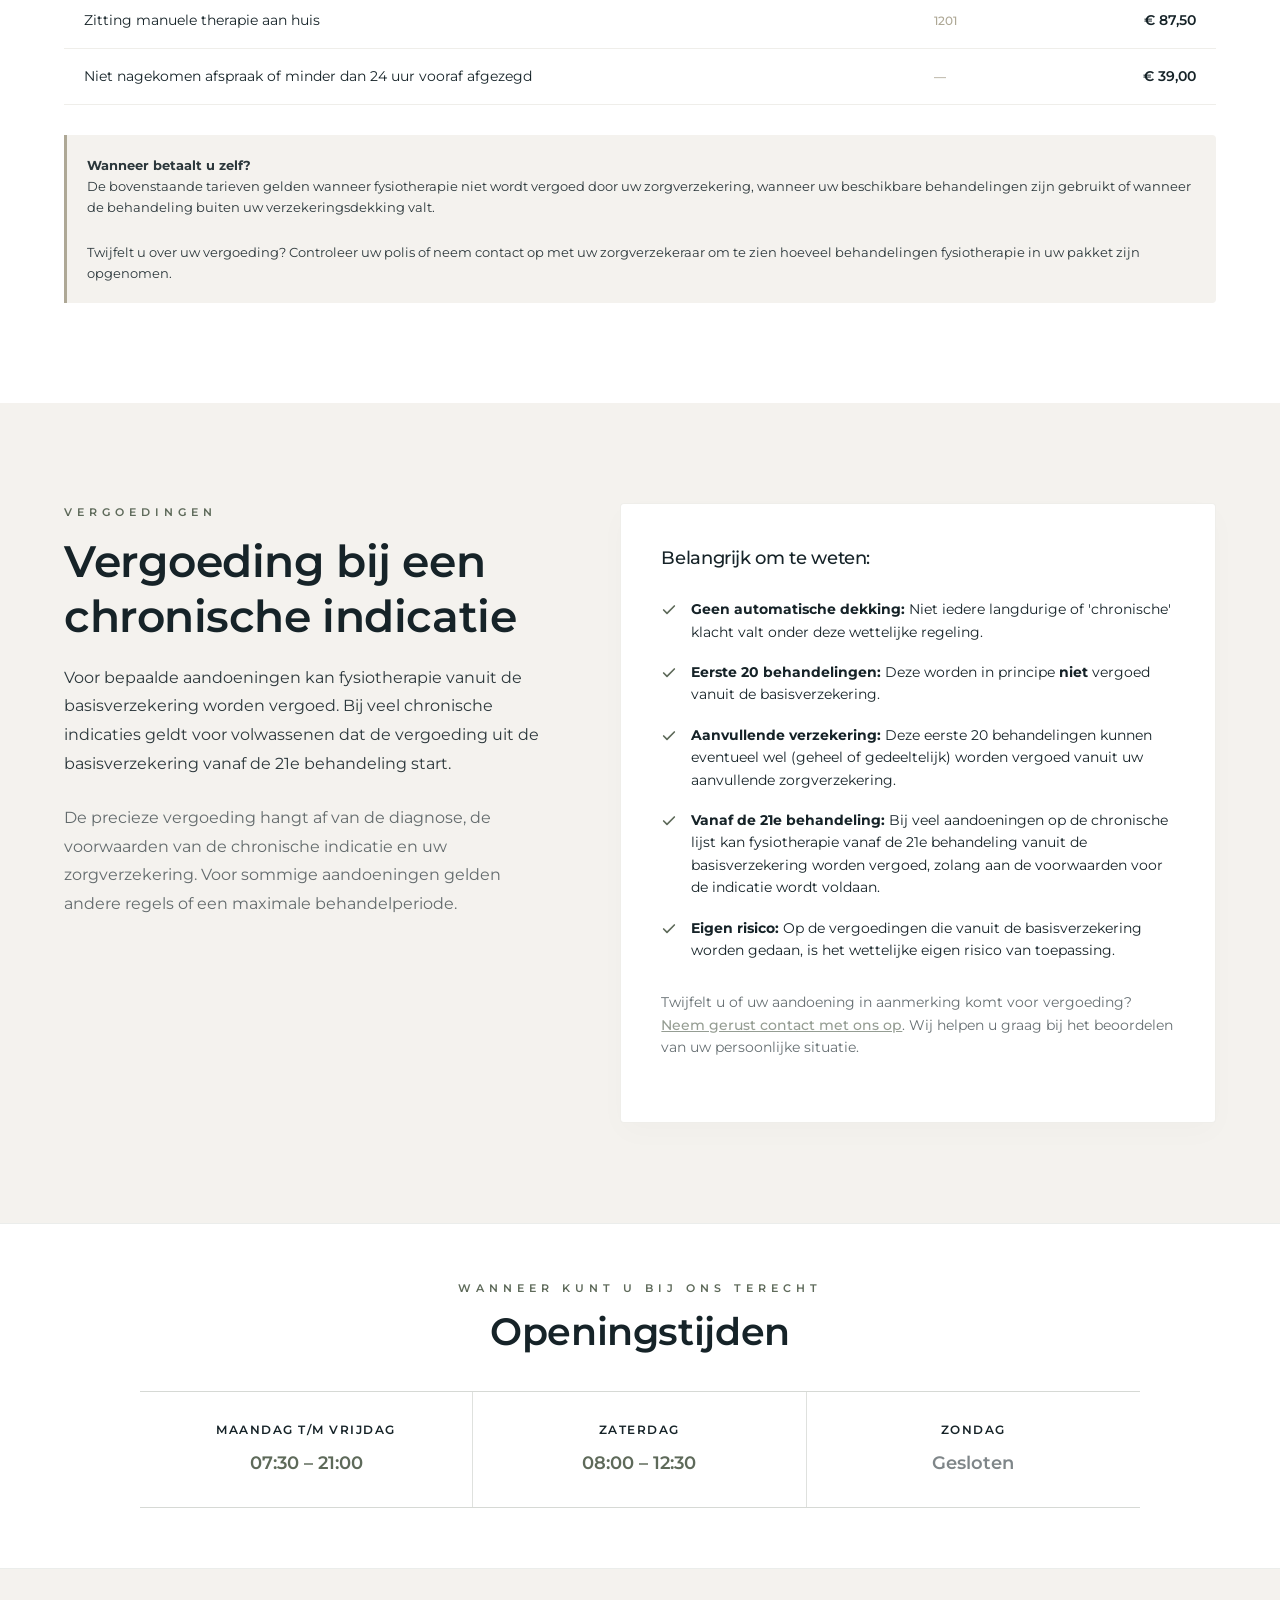
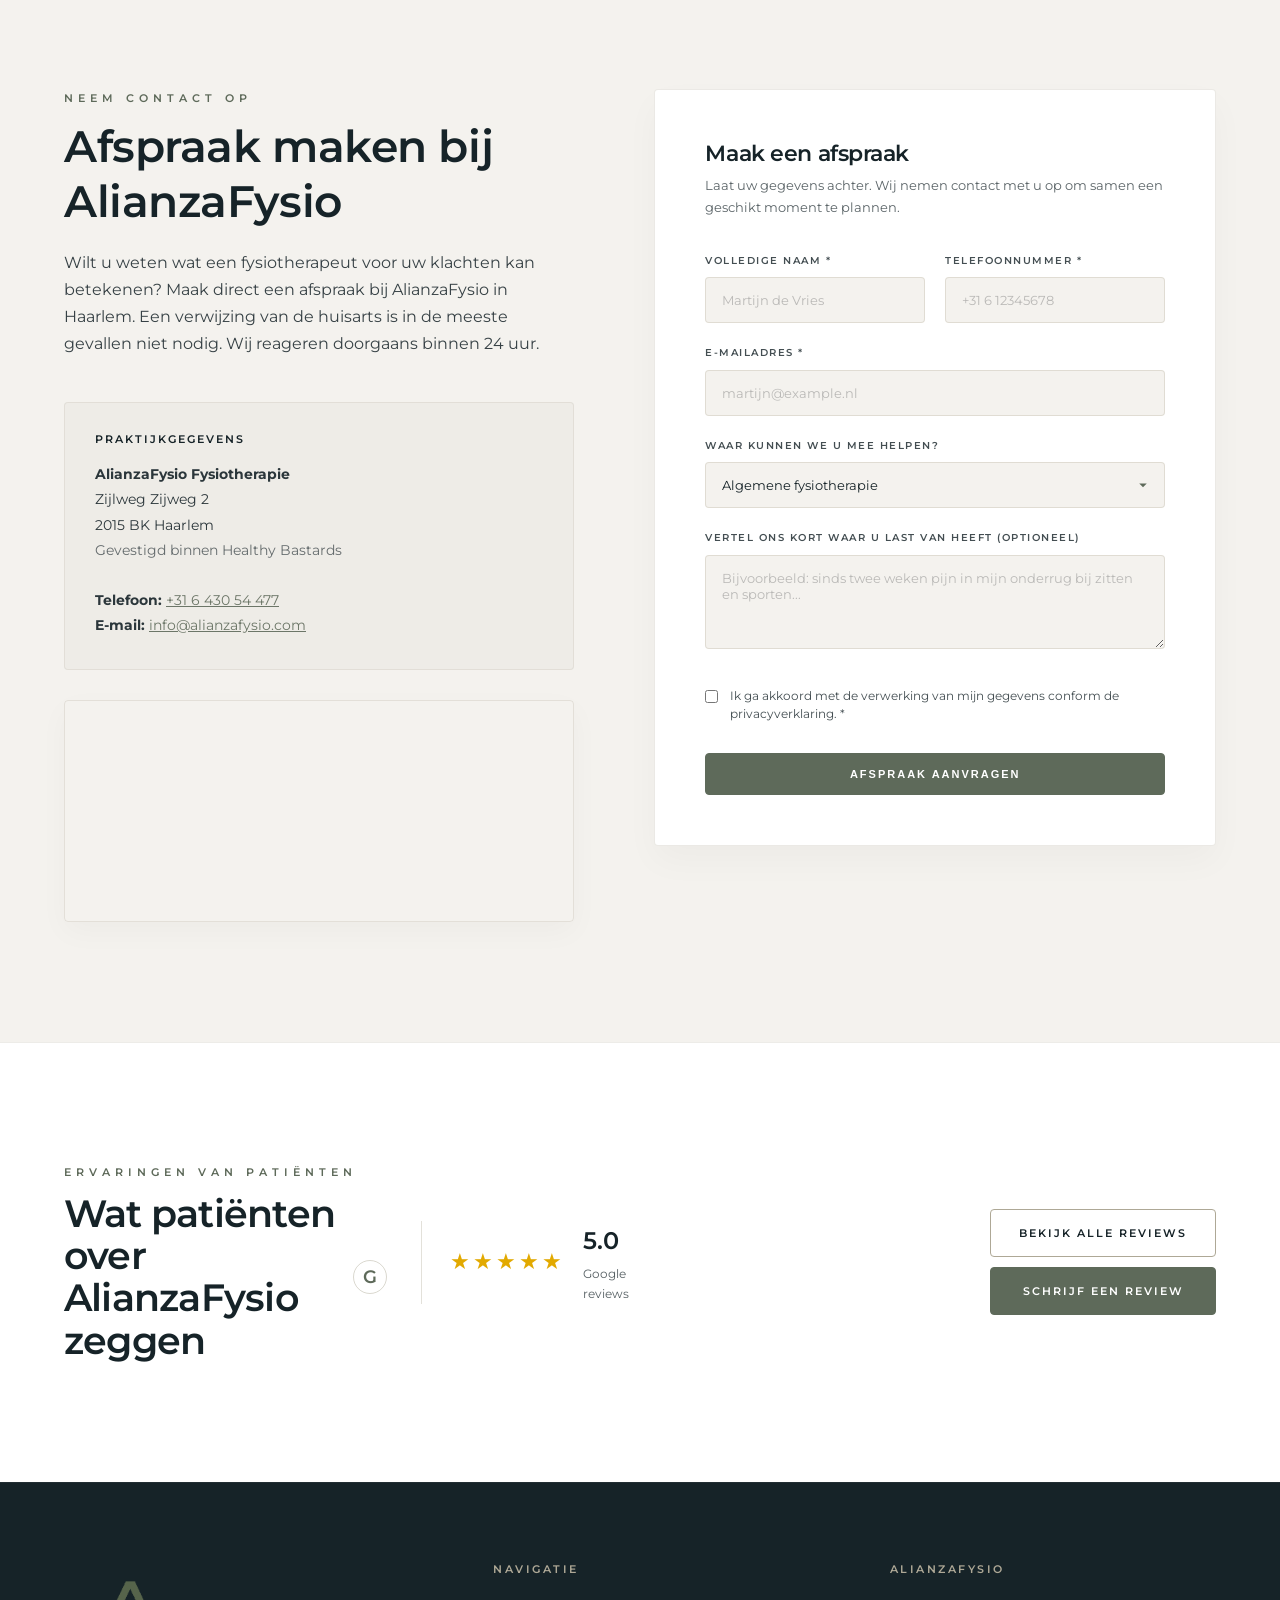
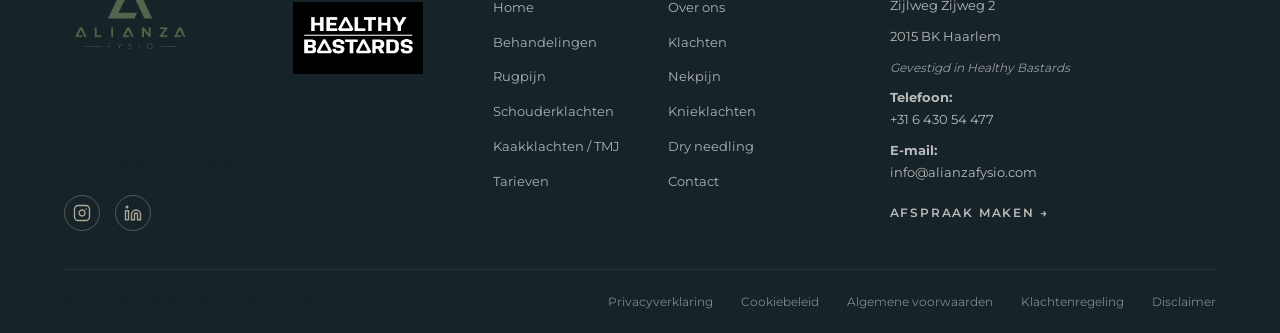
==== commit 78261e2a: "Update index.html" ====
--- a/index.html
+++ b/index.html
@@ -688,7 +688,7 @@
 <span class="specialty-badge">Diagnostiek &amp; Assessment</span>
 <span class="specialty-badge">Sportblessures</span>
 <span class="specialty-badge">Chronische aandoeningen</span>
-<span class="specialty-badge">Mobiliteit &amp; Functioneel </span>
+<span class="specialty-badge">Mobiliteit &amp; Functioneel herstel</span>
 <span class="specialty-badge">Dry needling</span>
 <span class="specialty-badge">Mulligan Concept</span>
 
@@ -811,7 +811,7 @@
 
 <p>
     Lees over rotator cuff-klachten, peesproblemen,
-    frozen shoulder, instabiliteit, artrose en .
+frozen shoulder, instabiliteit, artrose en herstel.
 </p>
 
 <strong>Lees over schouderklachten →</strong>
@@ -905,7 +905,7 @@
 
 <p class="treatment-desc">
     Persoonlijke fysiotherapie in Haarlem voor klachten aan het bewegingsapparaat,
-    gericht op pijnvermindering,  van beweging en dagelijks functioneren.
+    gericht op pijnvermindering, verbetering van beweging en dagelijks functioneren.
 </p>
 
 <ul class="treatment-features">
@@ -963,7 +963,7 @@
 
 <p class="treatment-desc">
     Stapsgewijze begeleiding na orthopedische operaties,
-    van  van mobiliteit tot kracht, stabiliteit en functionele belasting.
+    van herstel van mobiliteit tot kracht, stabiliteit en functionele belasting.
 </p>
 
 <ul class="treatment-features">
@@ -1049,13 +1049,13 @@
 
 <p class="treatment-desc">
     Wanneer dit passend is gebruiken we mobilisaties, spierbehandeling
-    en andere hands-on technieken om beweging en  te ondersteunen.
+   en andere hands-on technieken om beweging en herstel te ondersteunen.
 </p>
 
 <ul class="treatment-features">
 <li>Gewrichtsmobilisaties</li>
 <li>Spier- en weke delen behandeling</li>
-<li>Onderdeel van actief </li>
+<li>Onderdeel van actief herstel</li>
 </ul>
 </div>
 
@@ -1747,7 +1747,7 @@
 
             <p class="footer-brand-statement">
                 Persoonlijke zorg. Evidence-based aanpak.
-                Gericht op duurzaam .
+Gericht op duurzaam herstel.
             </p>
 
             <!-- Social Icons -->
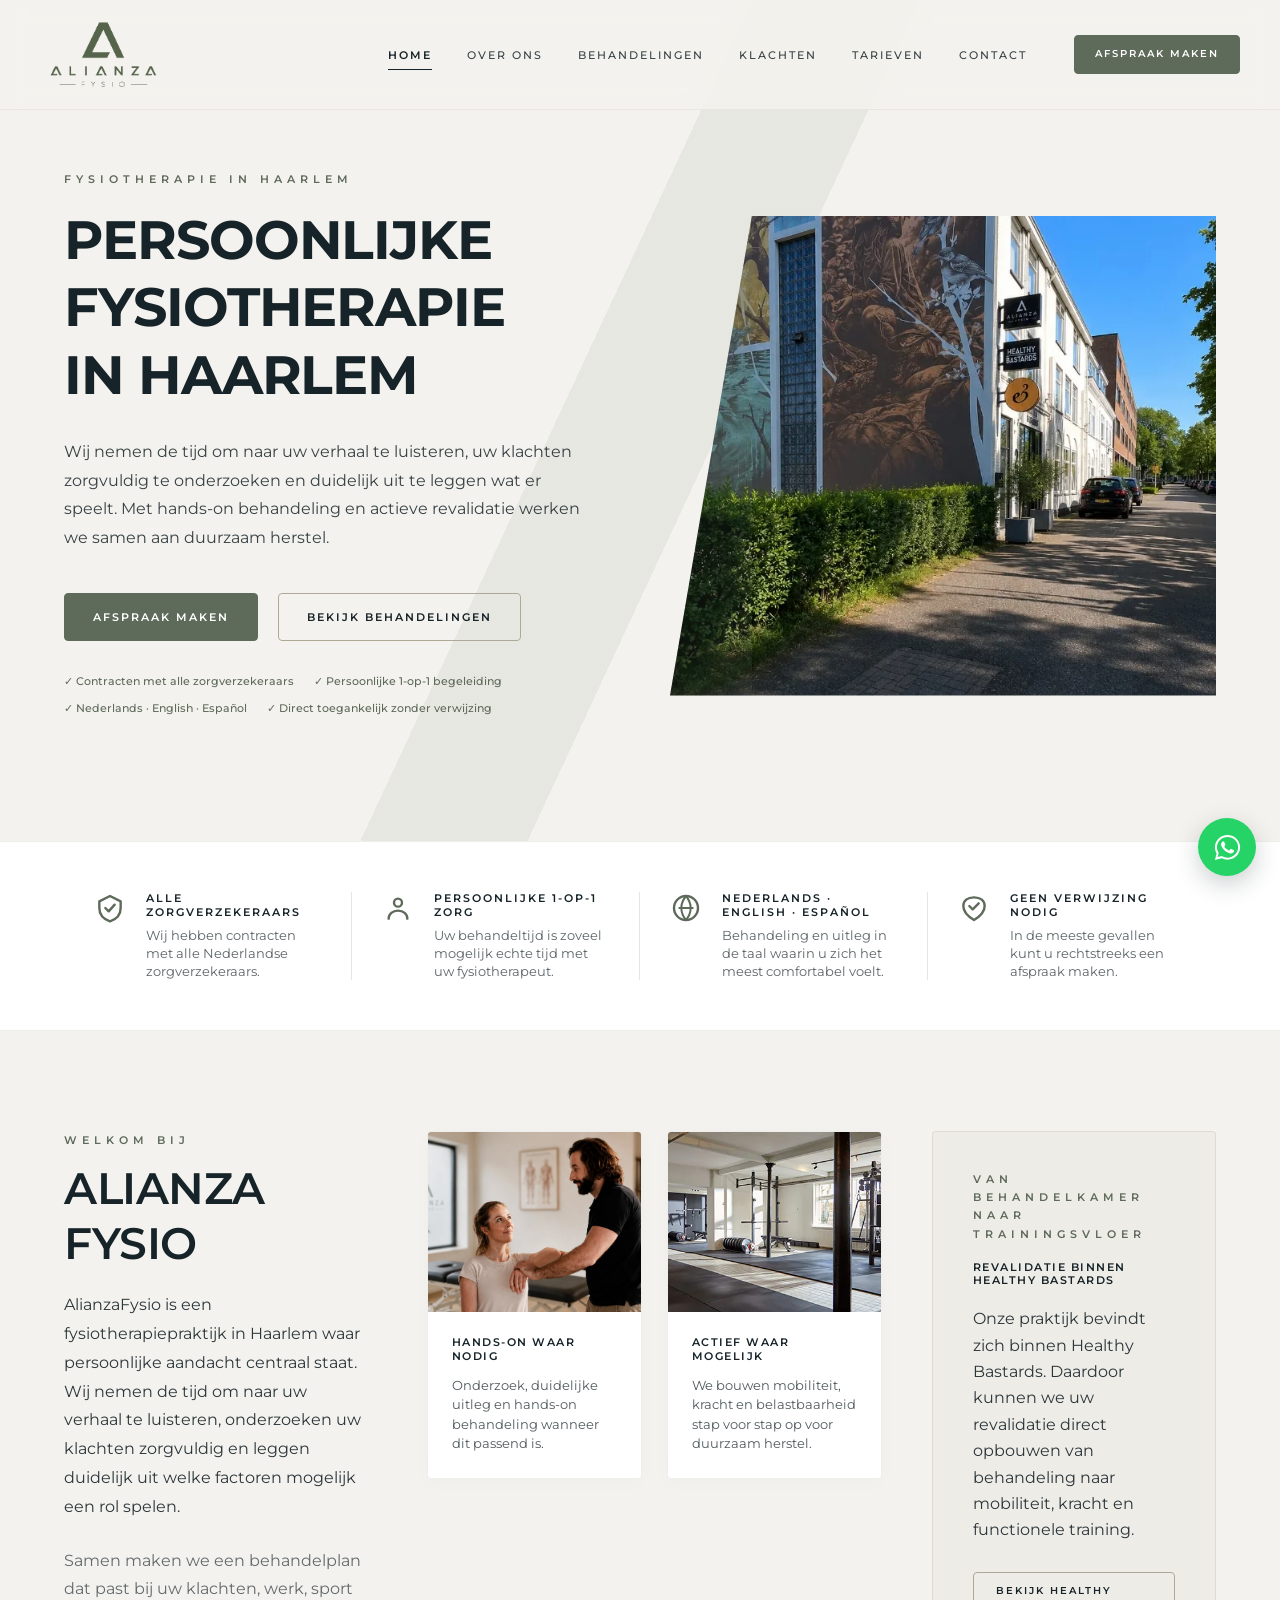
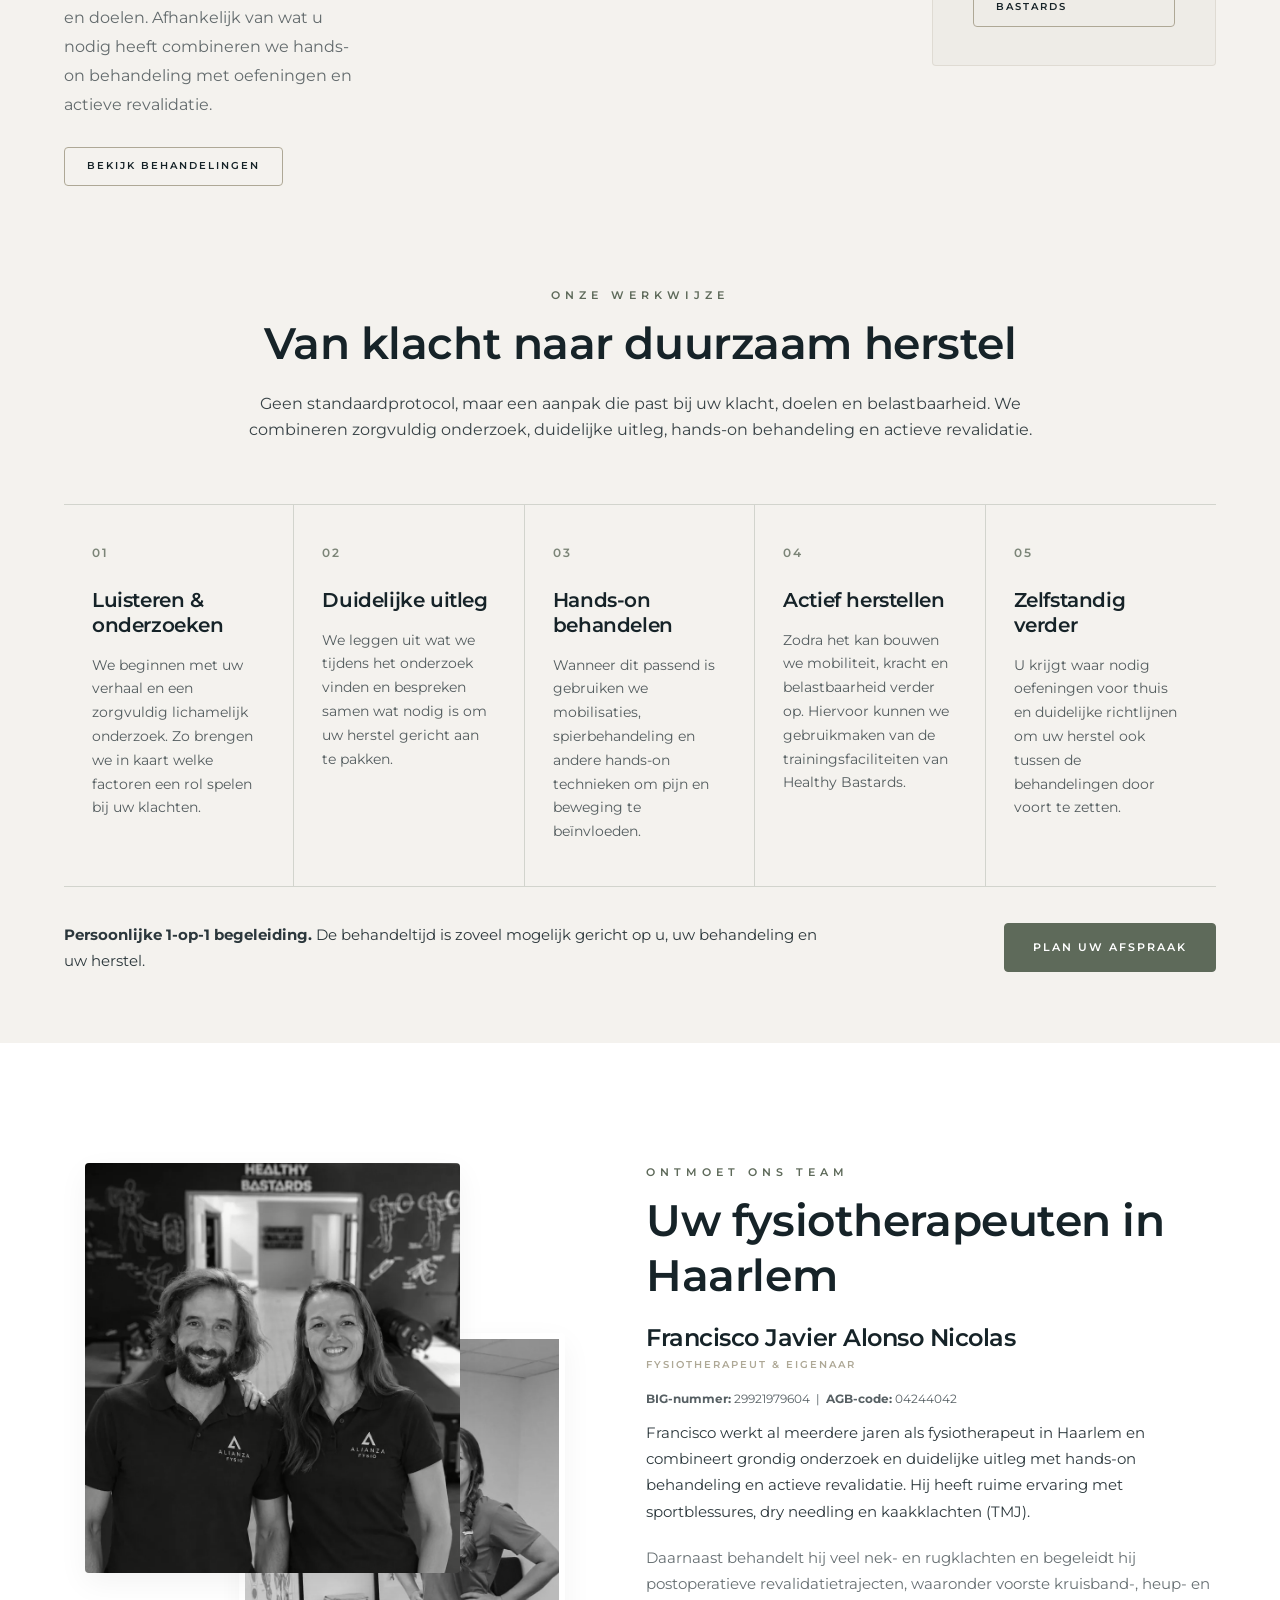
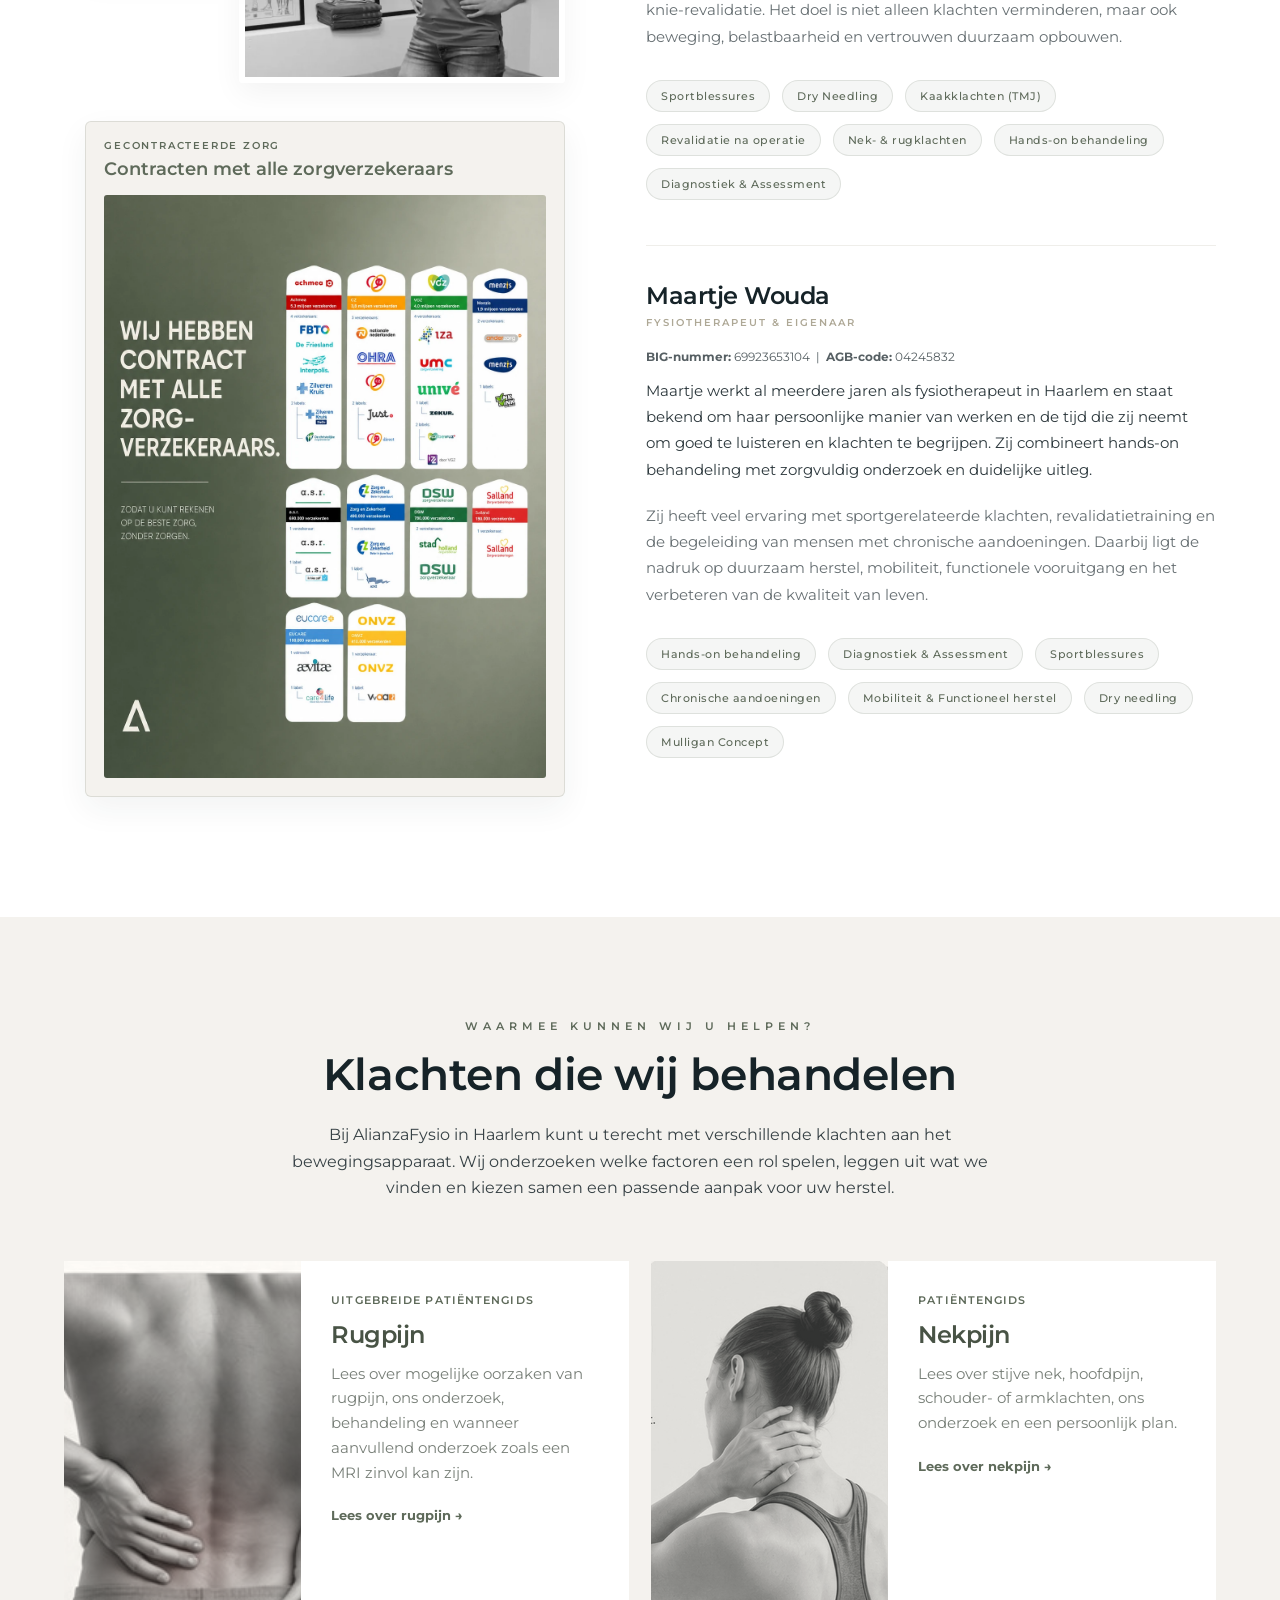
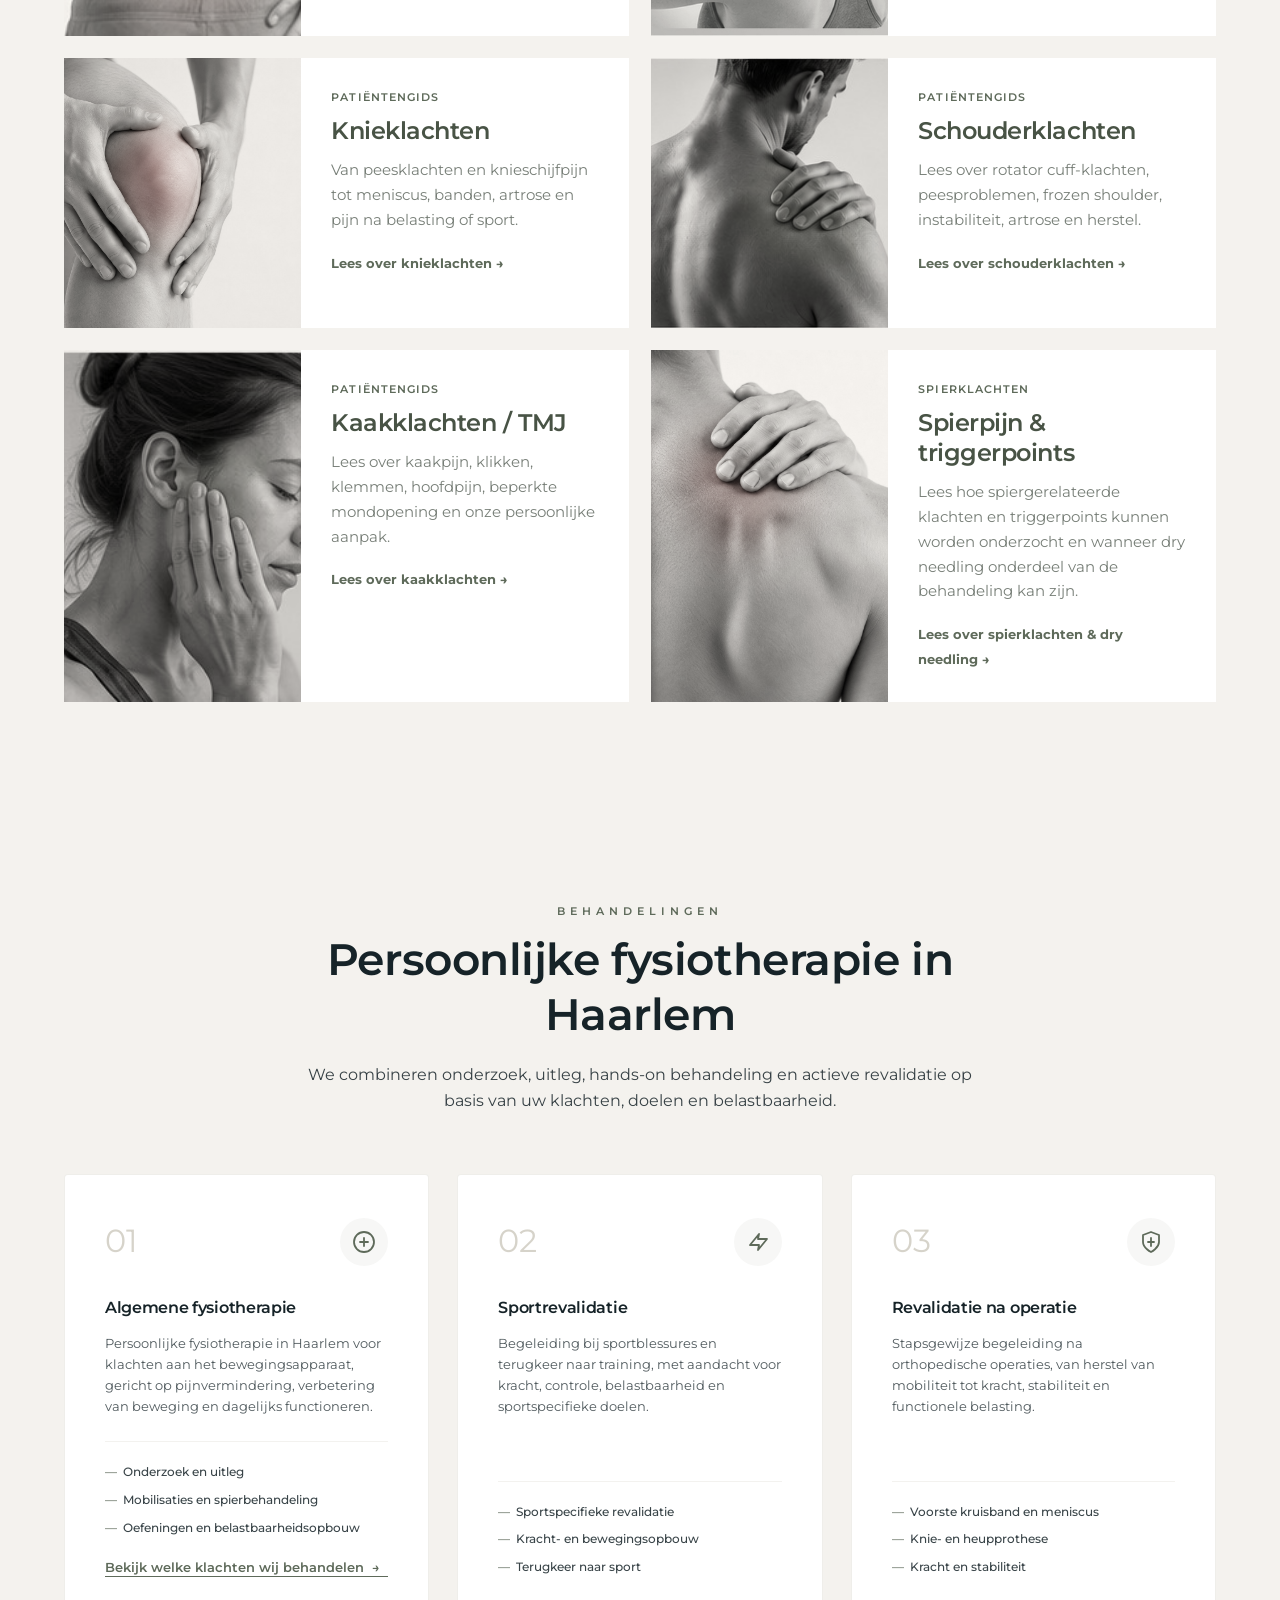
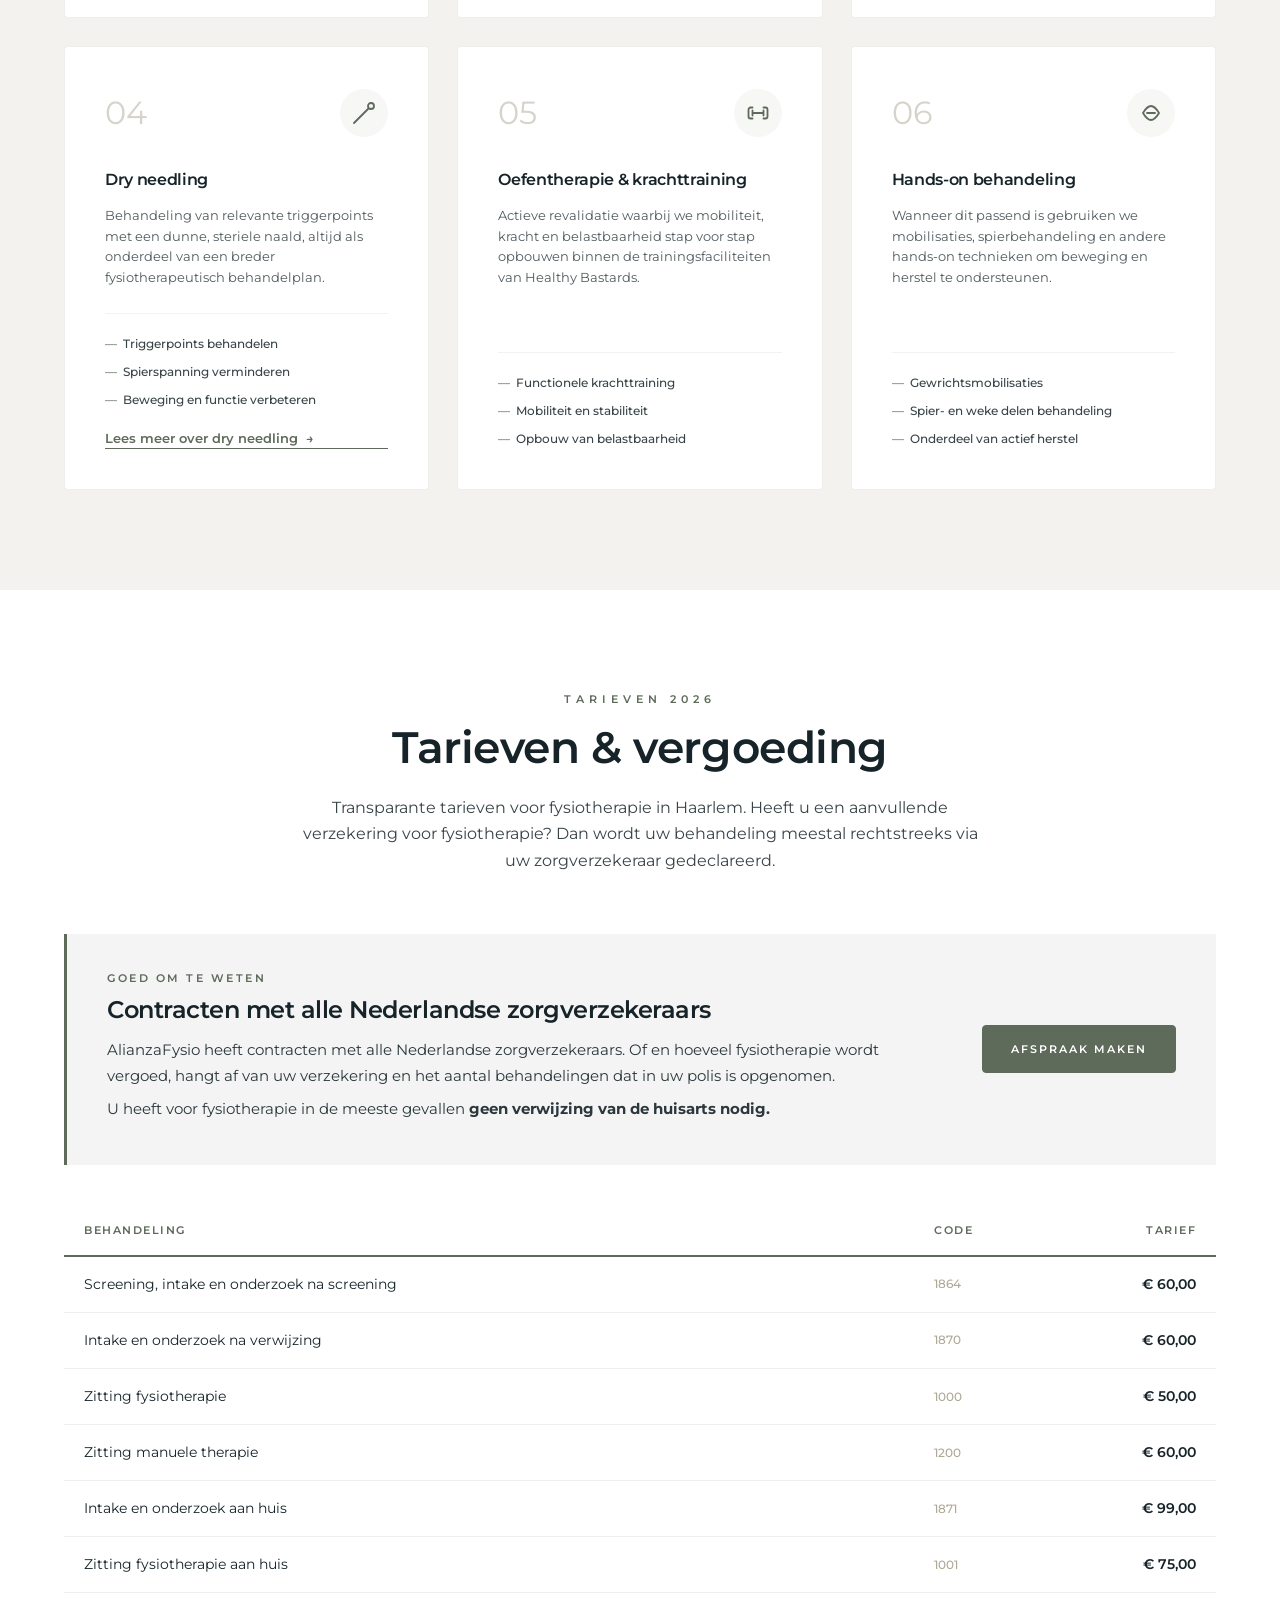
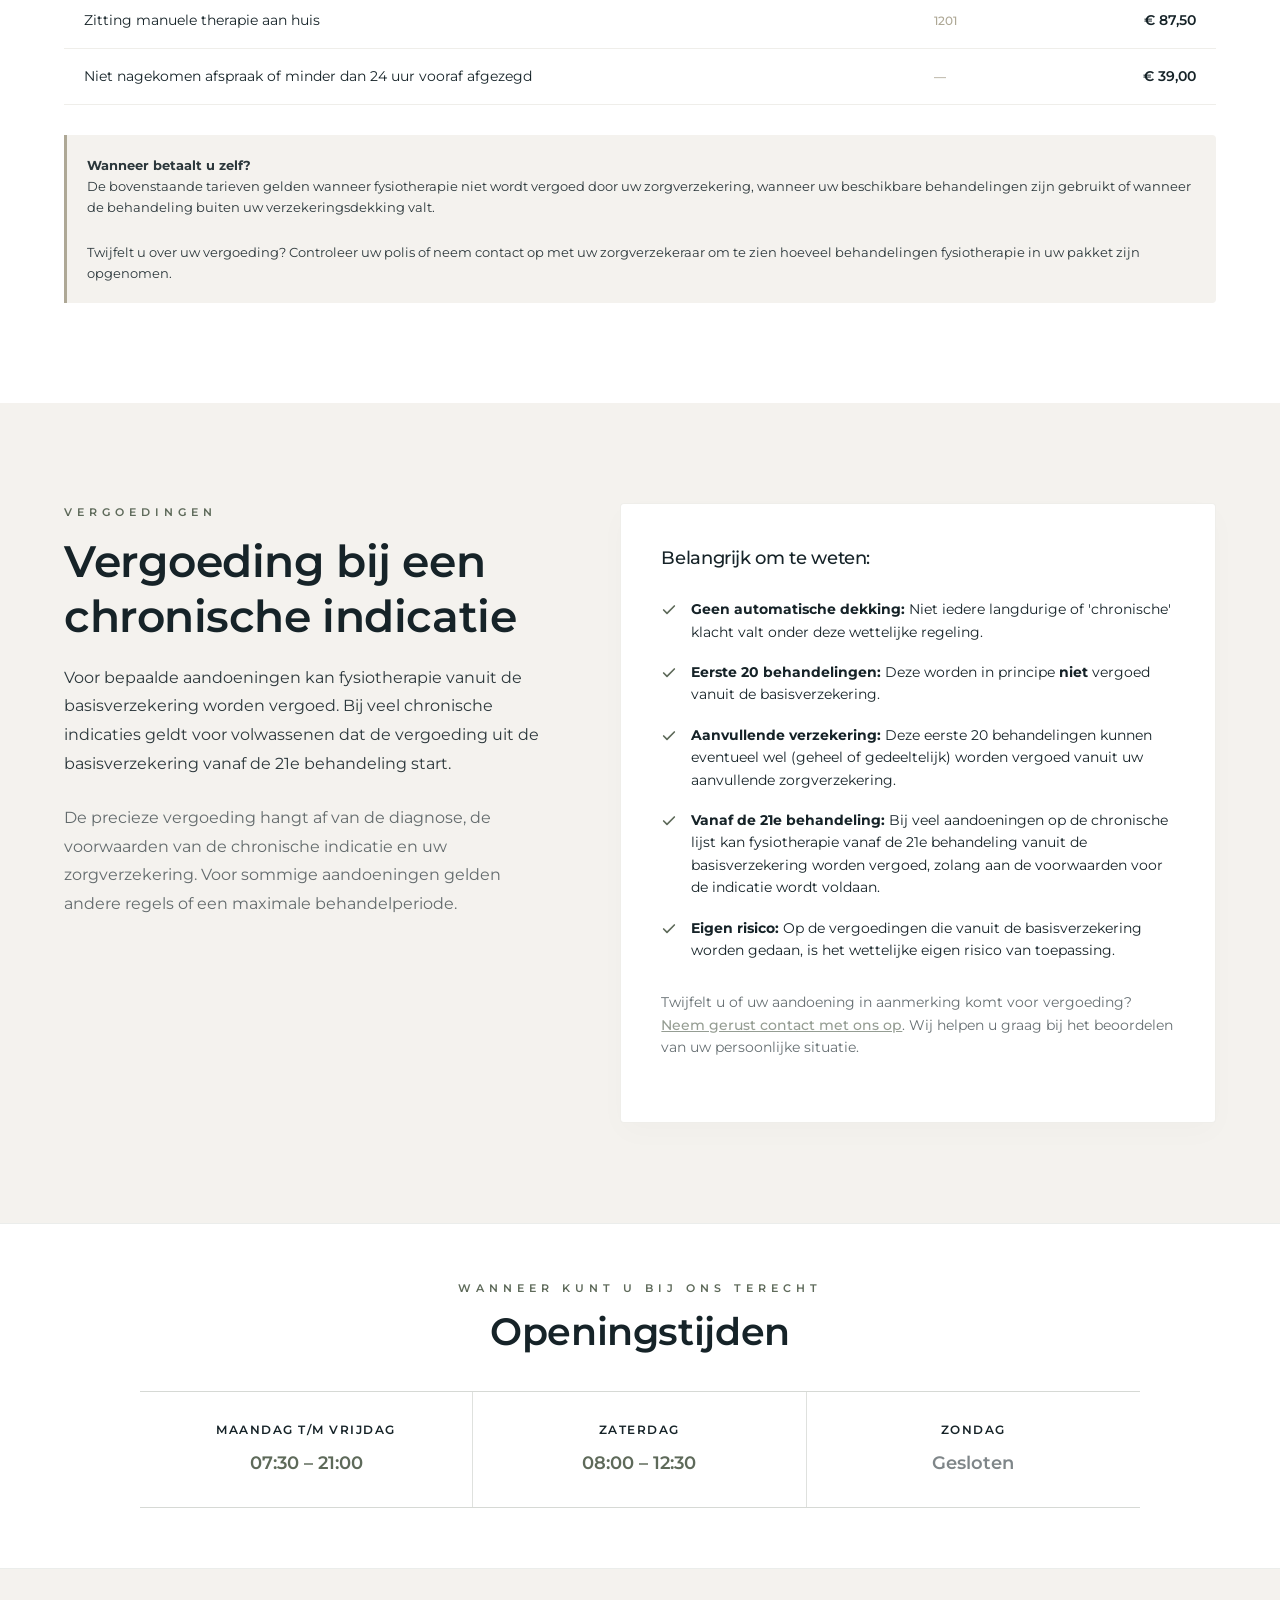
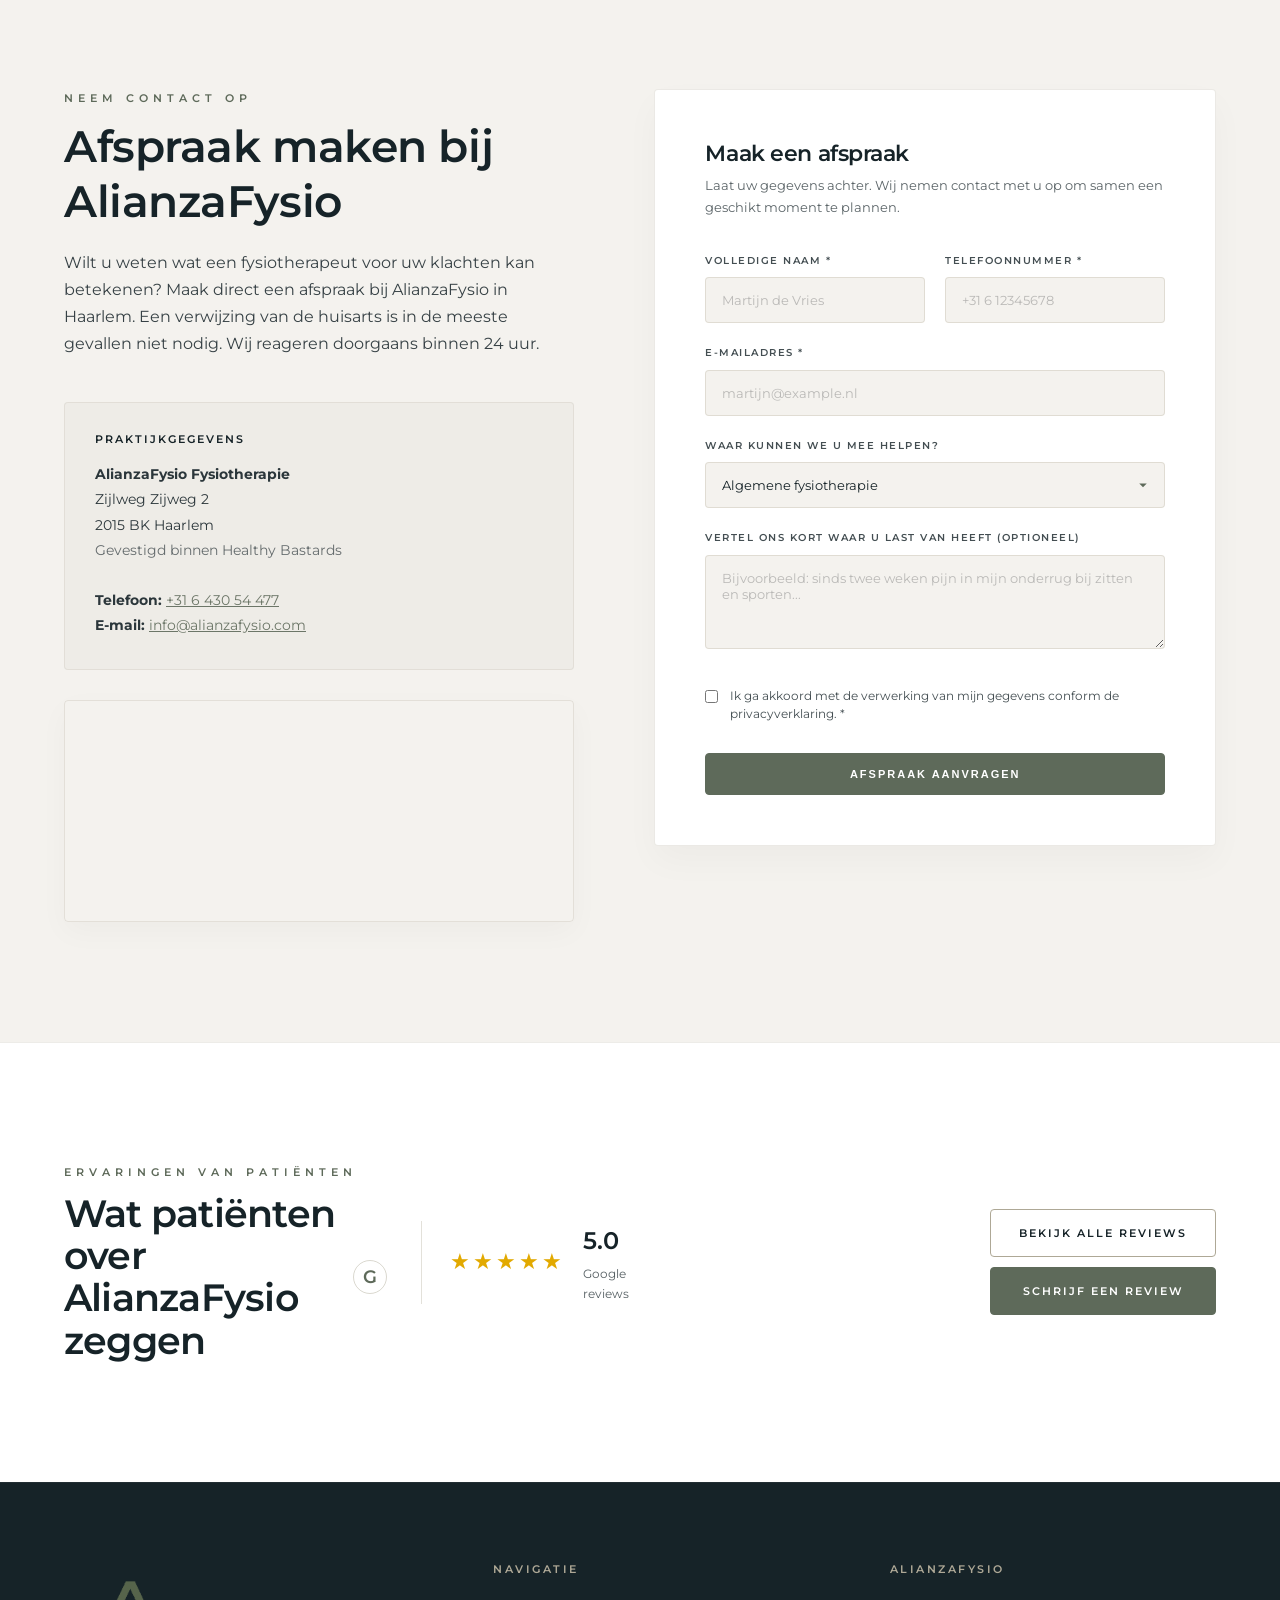
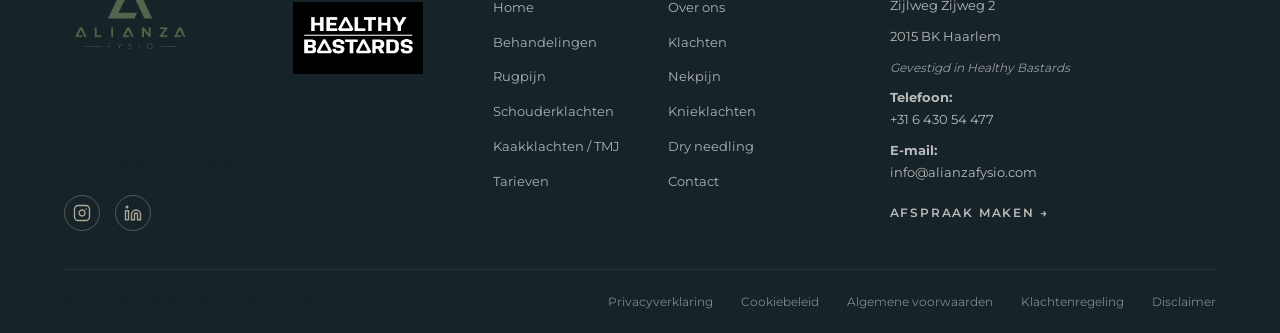
==== commit 23d0334d: "Update index.html" ====
--- a/index.html
+++ b/index.html
@@ -736,7 +736,7 @@
 
 <p>
     Lees over mogelijke oorzaken van rugpijn, ons onderzoek,
-    behandeling,  en wanneer aanvullend onderzoek zoals een MRI zinvol kan zijn.
+    behandeling en wanneer aanvullend onderzoek zoals een MRI zinvol kan zijn.
 </p>
 
 <strong>Lees over rugpijn →</strong>
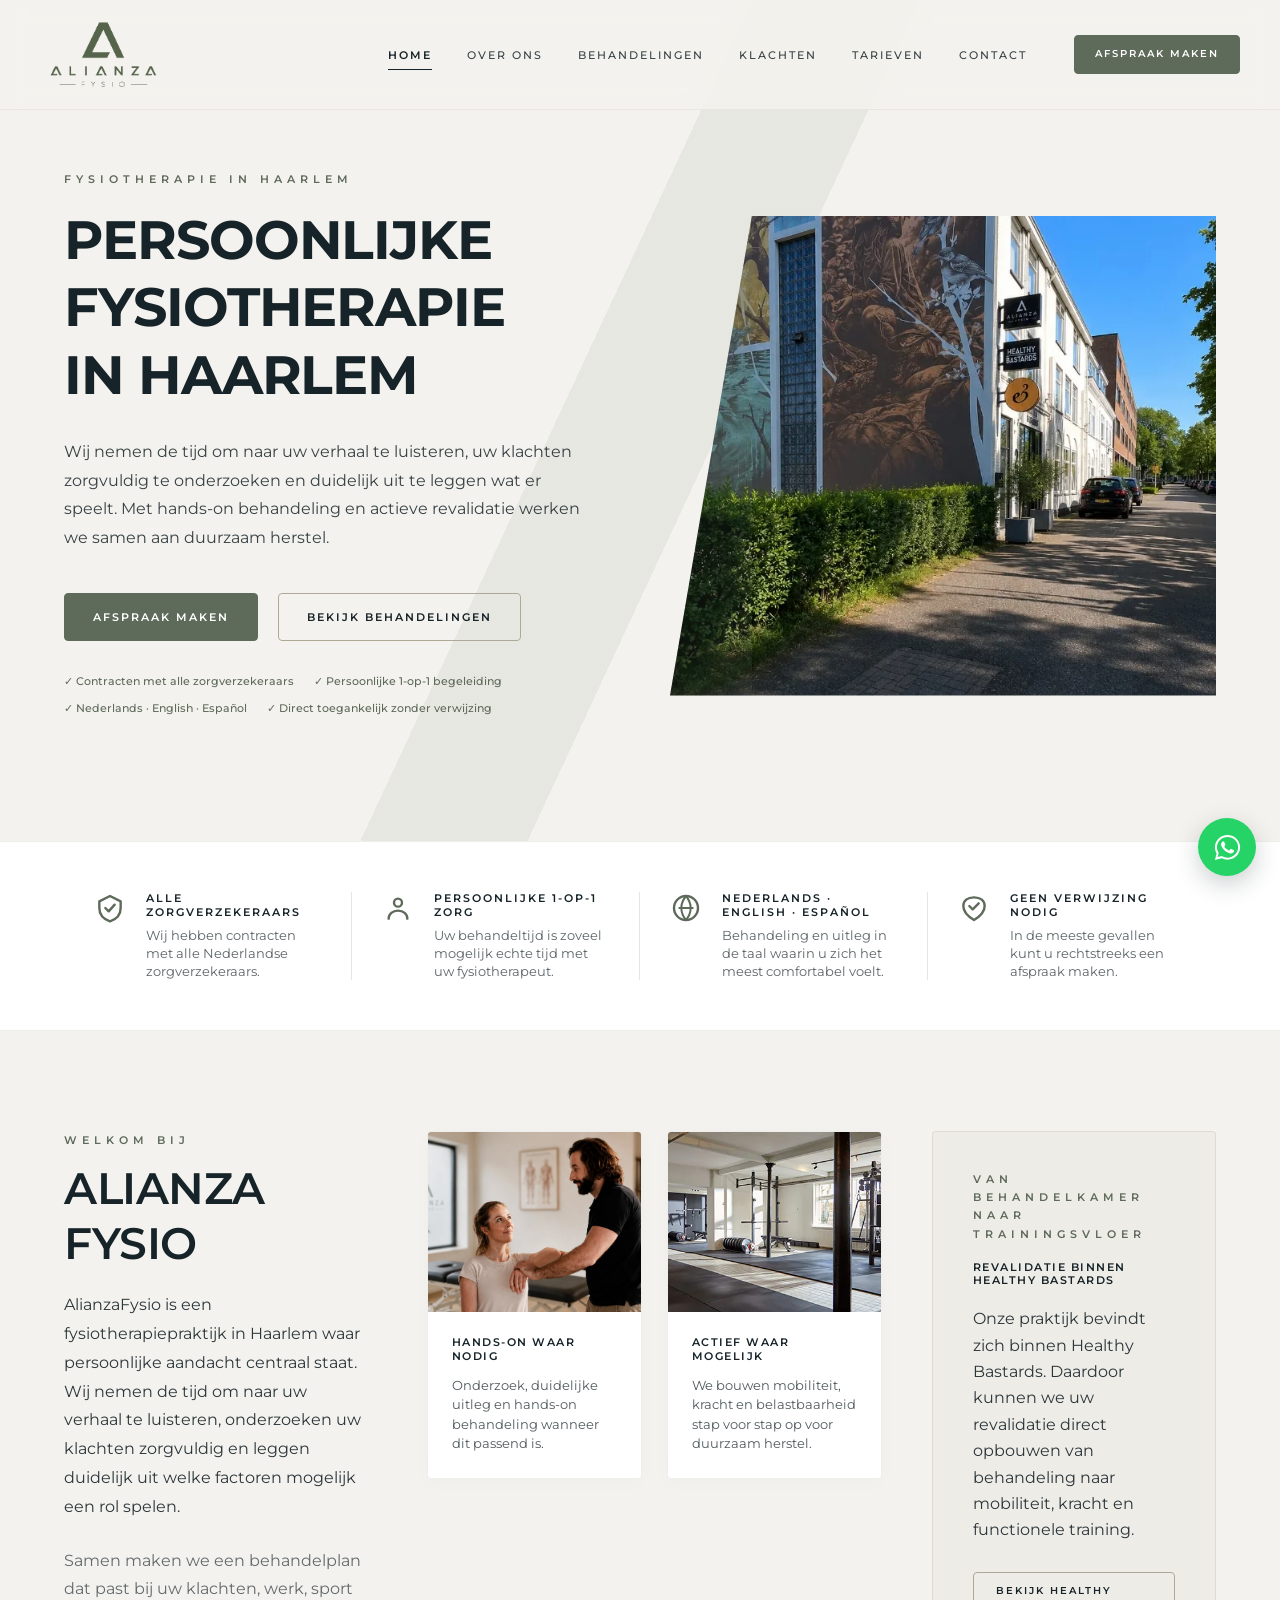
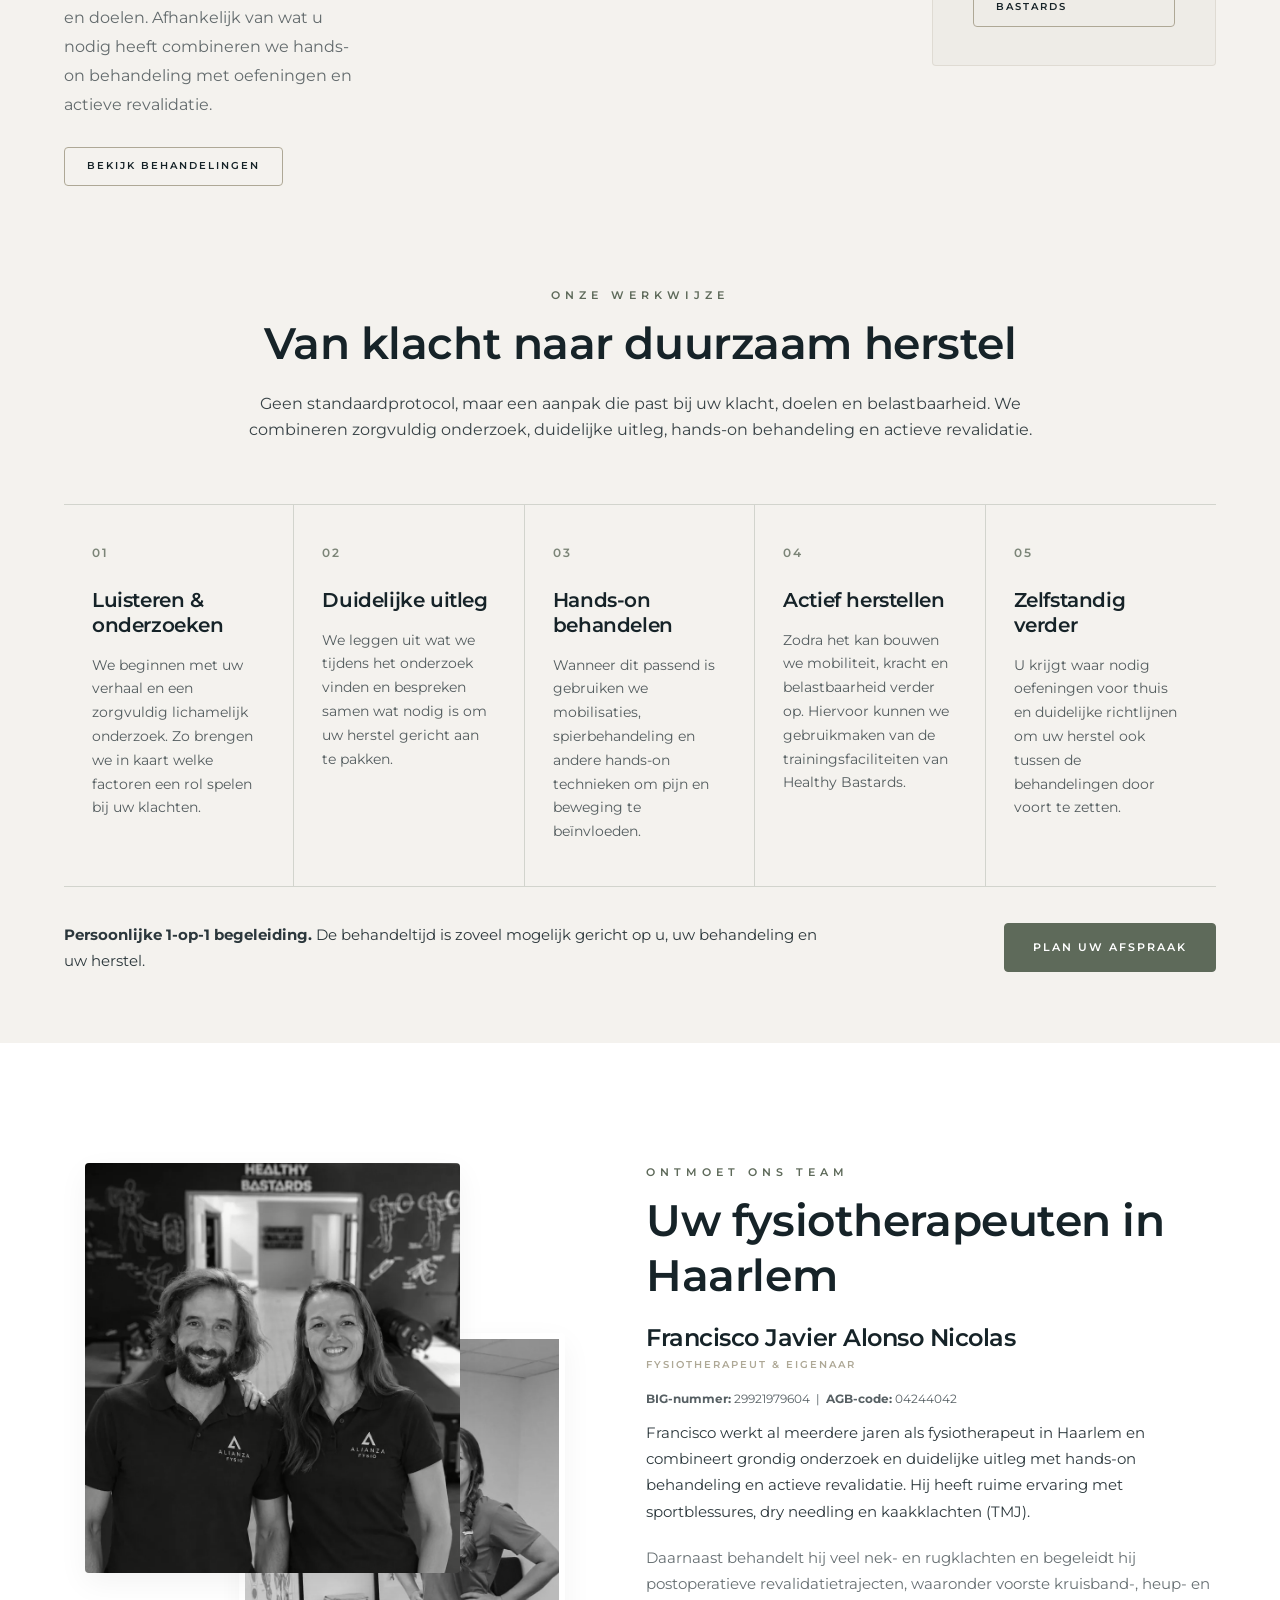
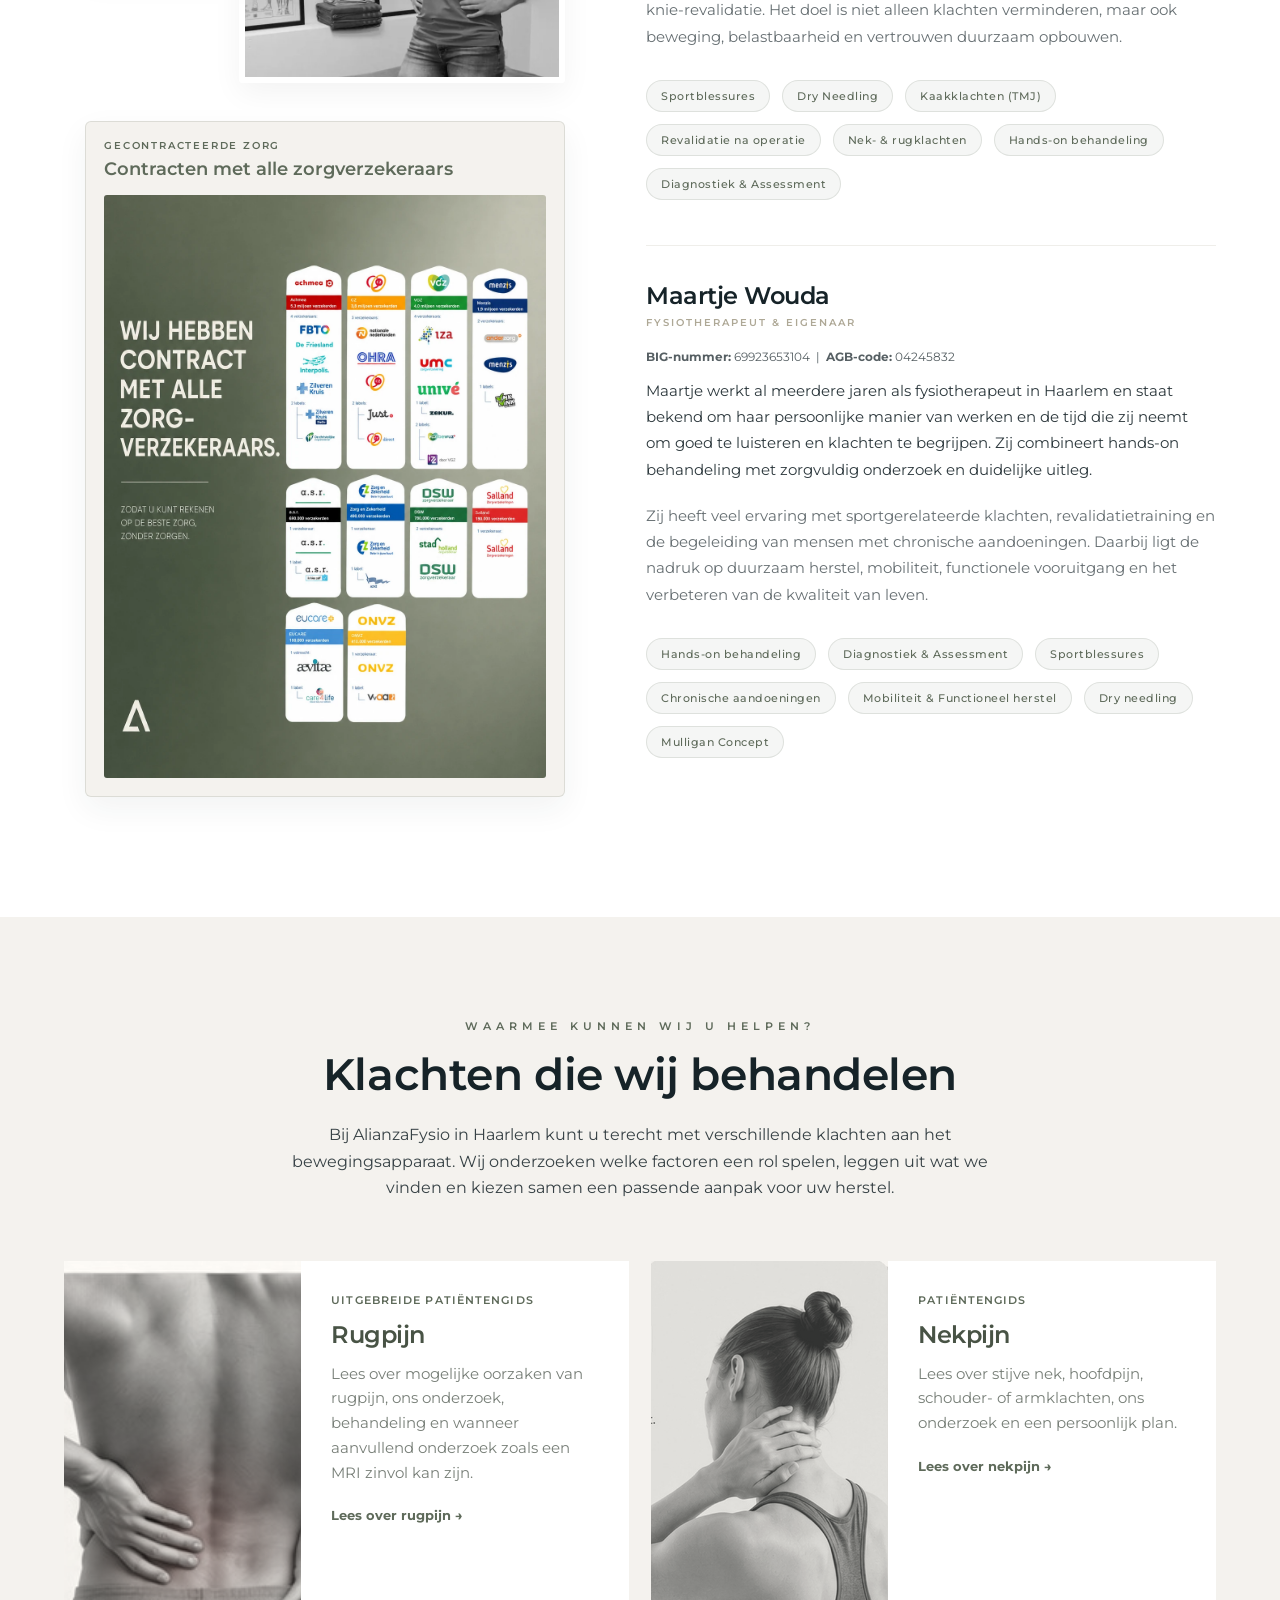
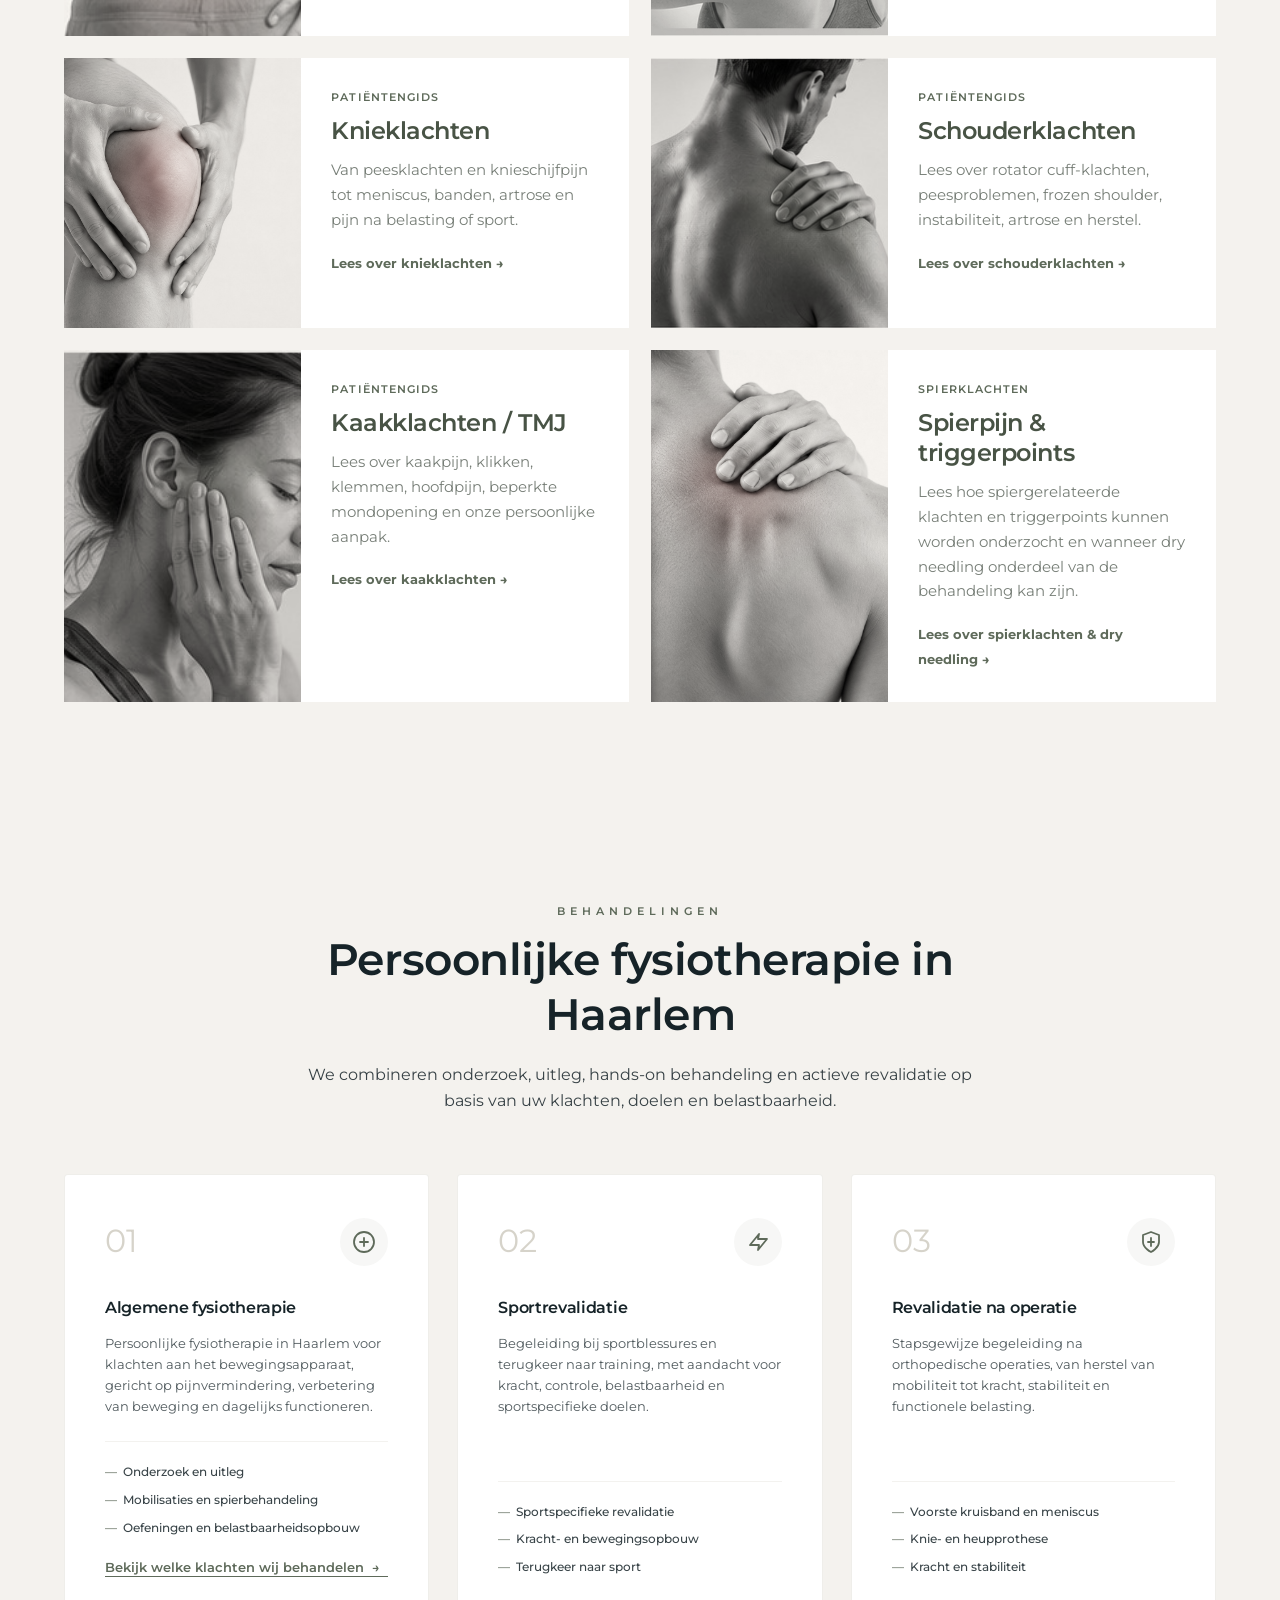
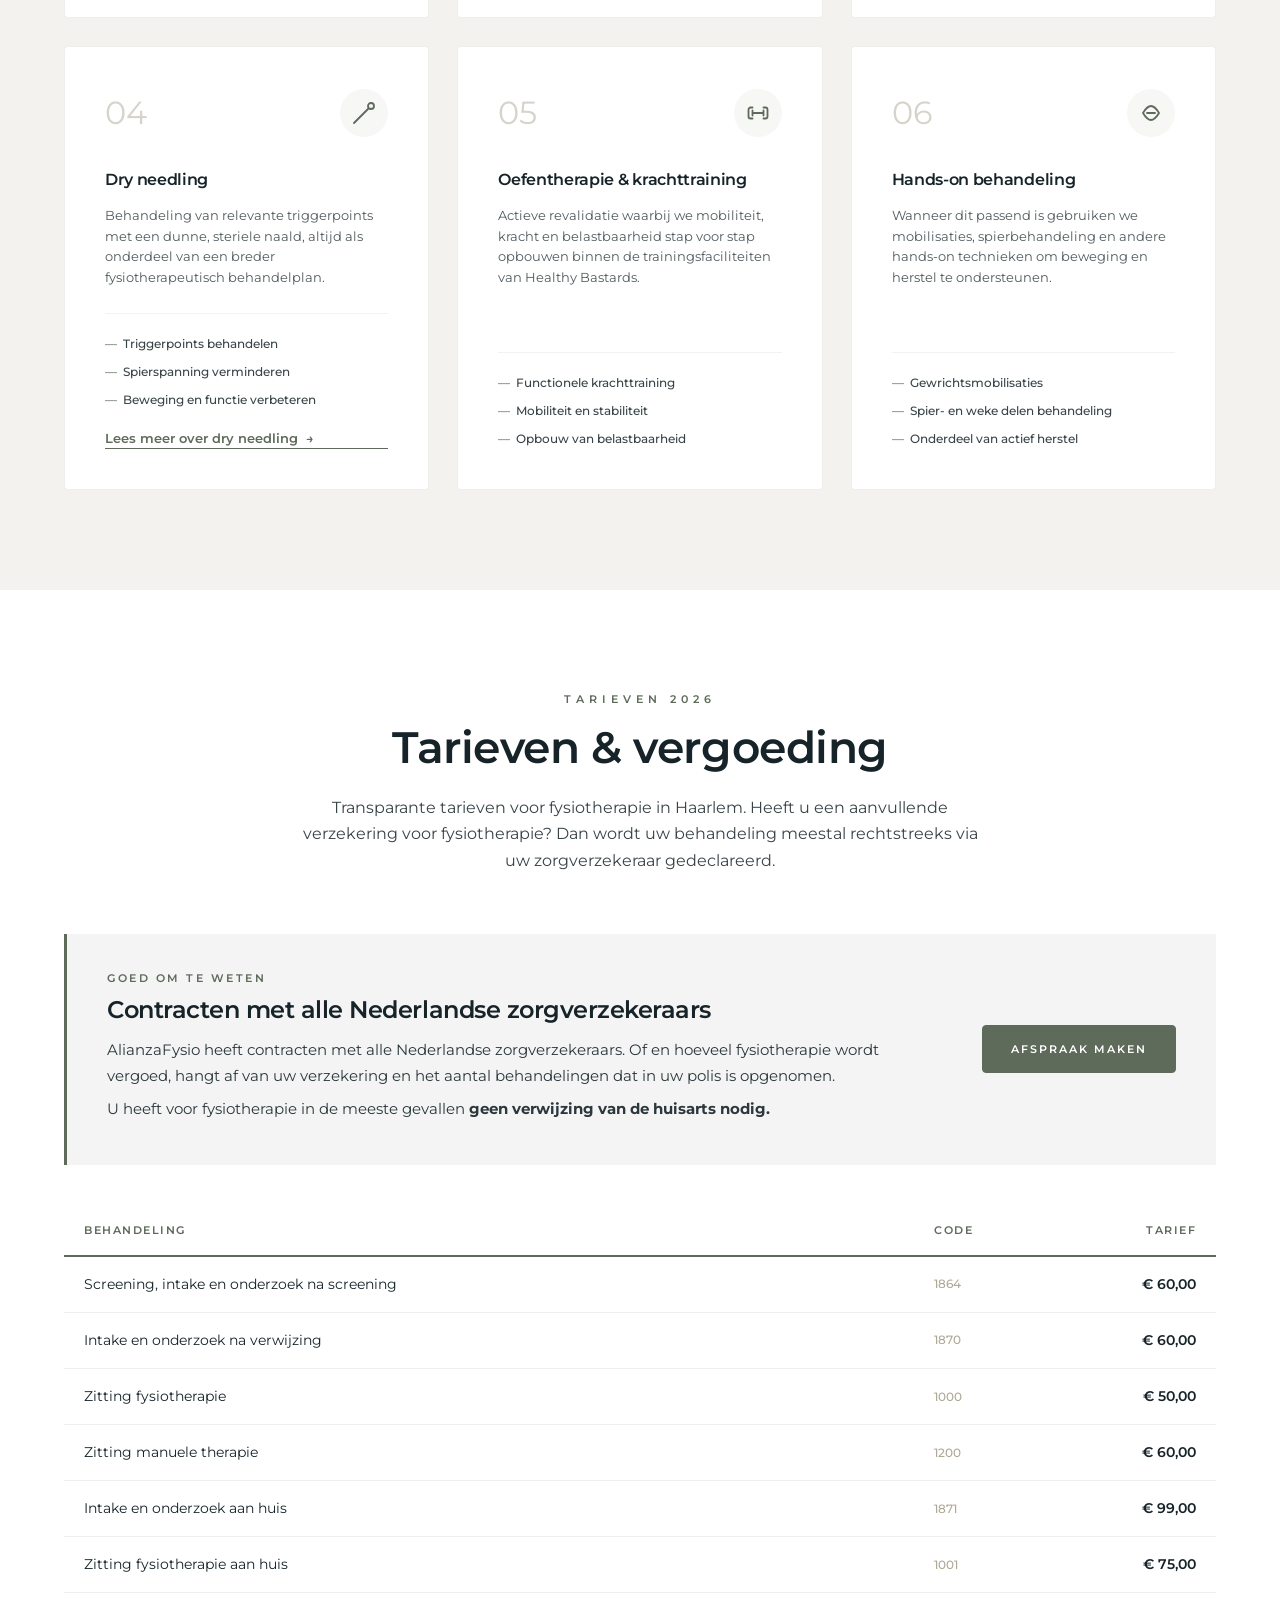
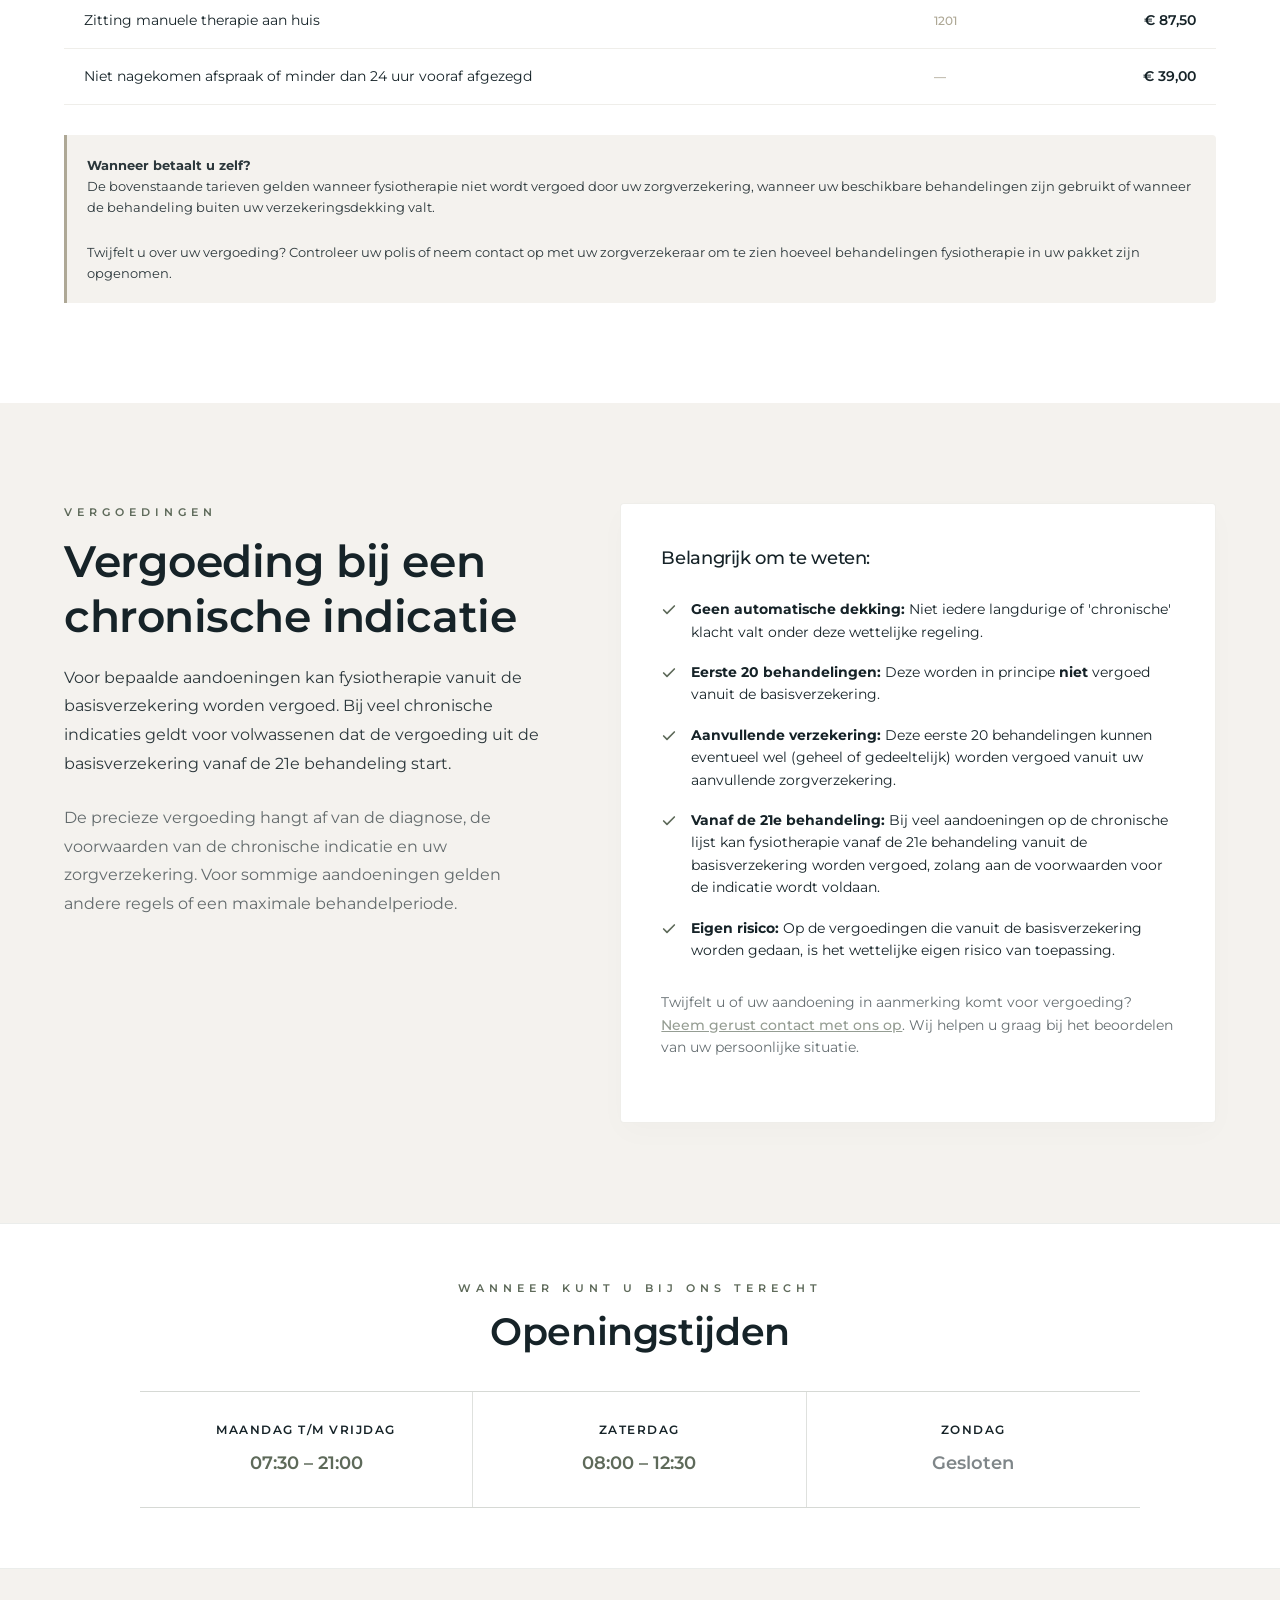
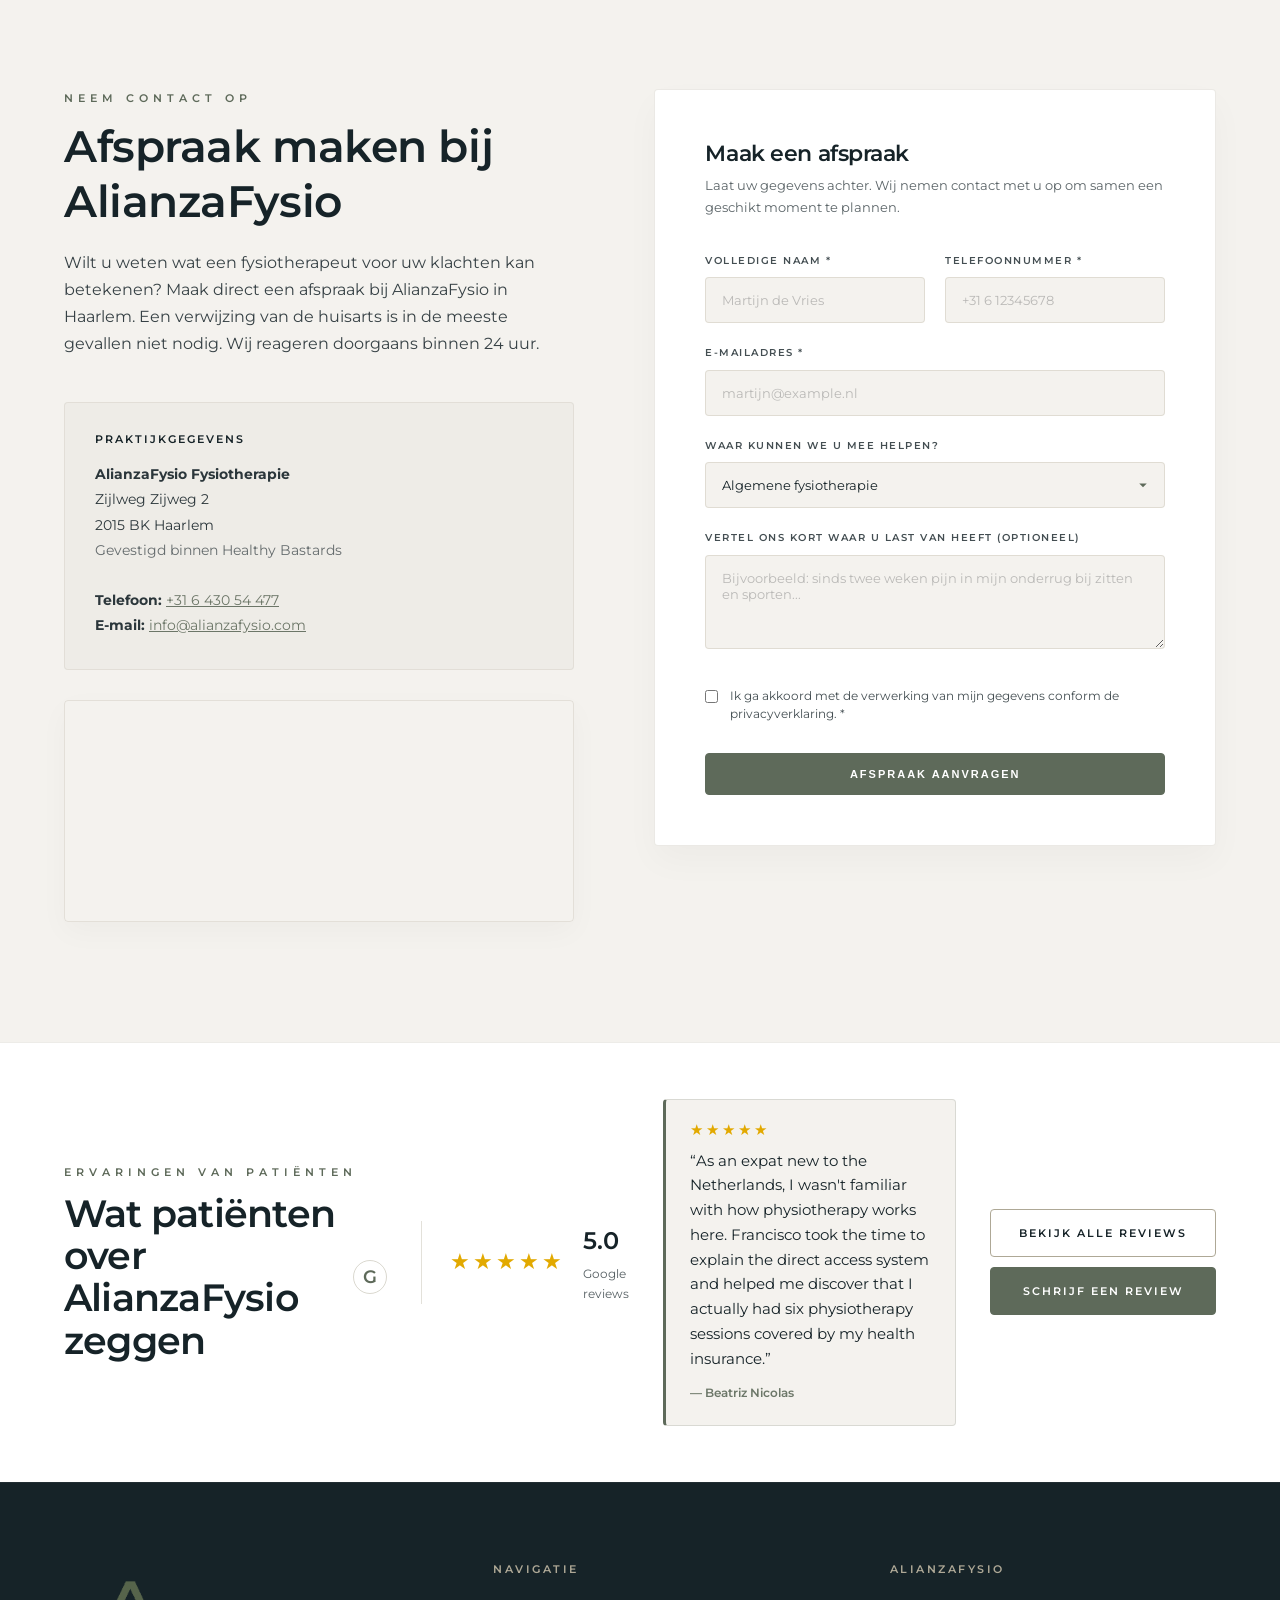
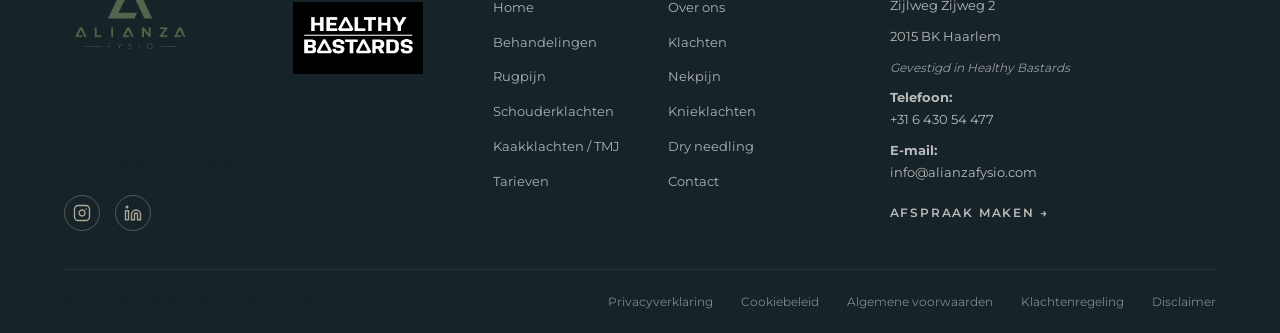
==== commit fe33cd6b: "Update index.html" ====
--- a/index.html
+++ b/index.html
@@ -1732,7 +1732,7 @@
                 </span>
 
                 <a
-                    href="https://healthybastards.nl"
+                    href="https://healthy-bastards.nl"
                     rel="noopener noreferrer"
                     target="_blank"
                 >
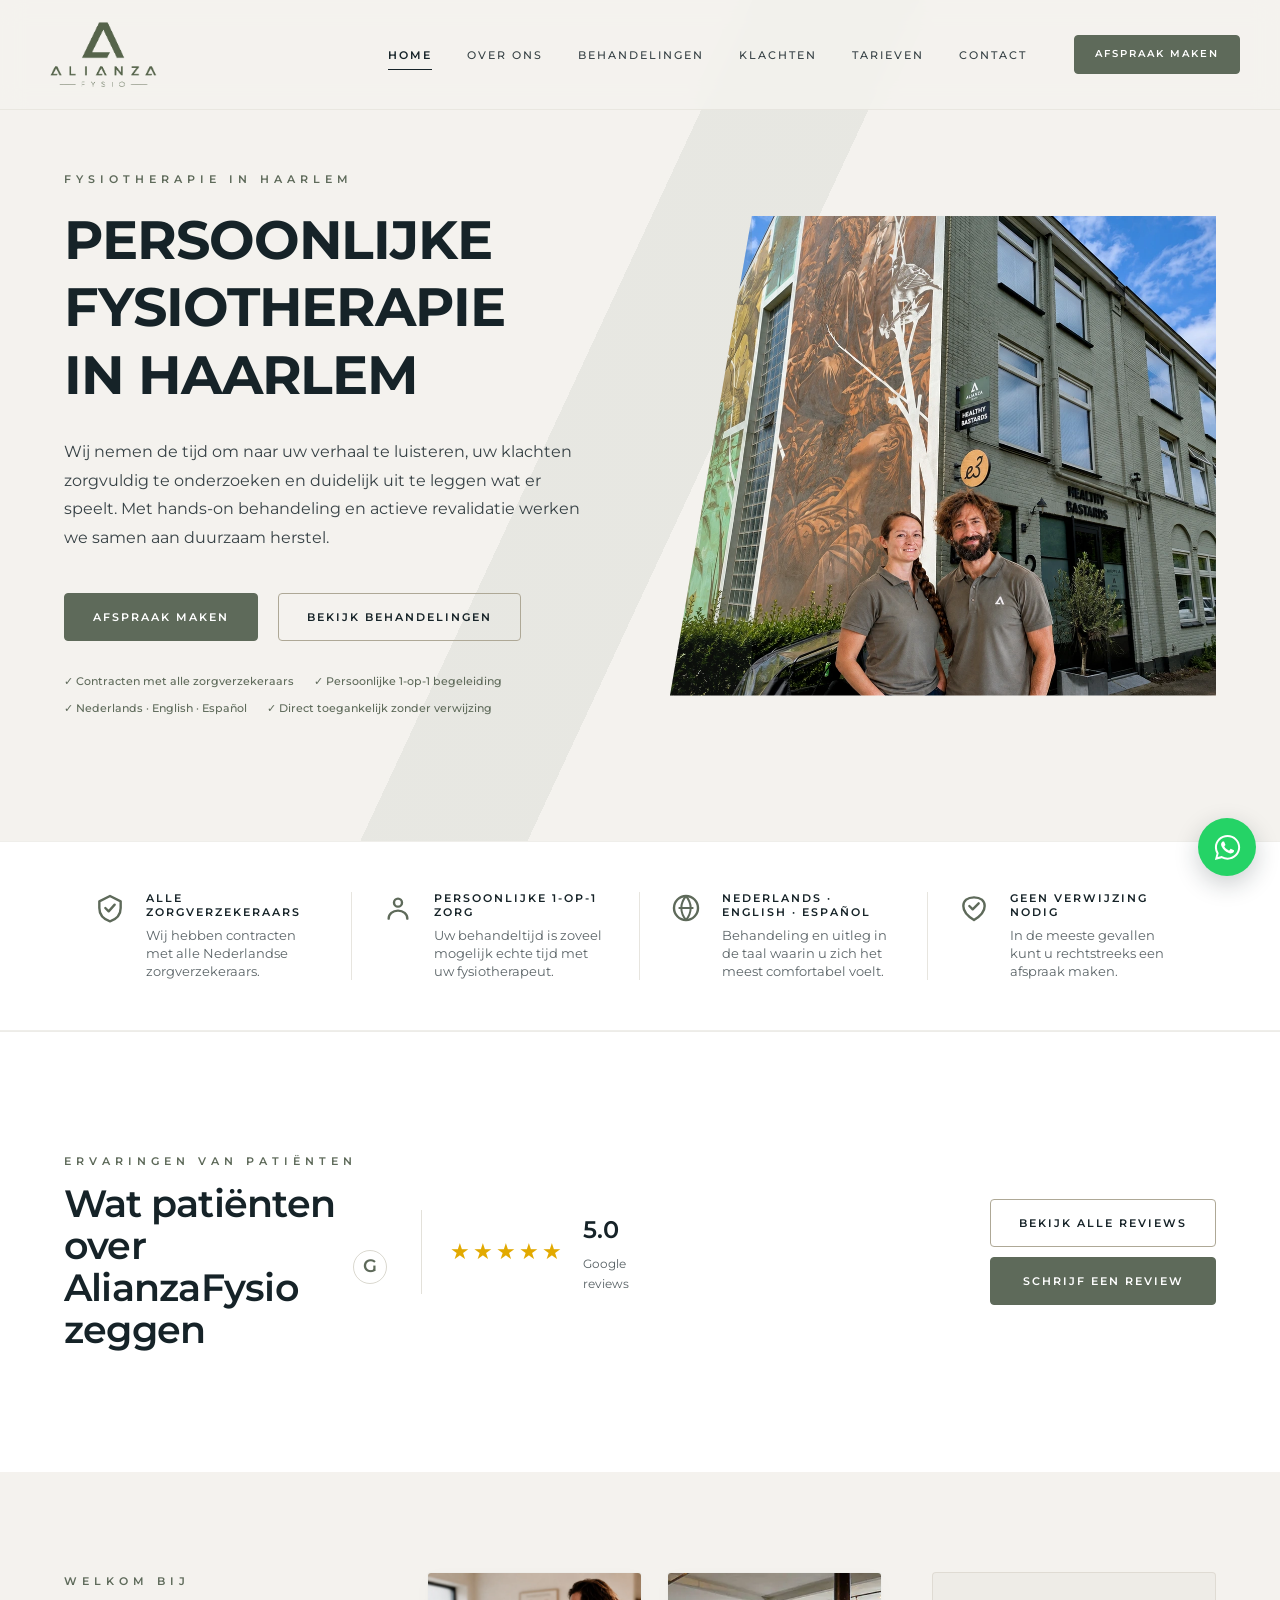
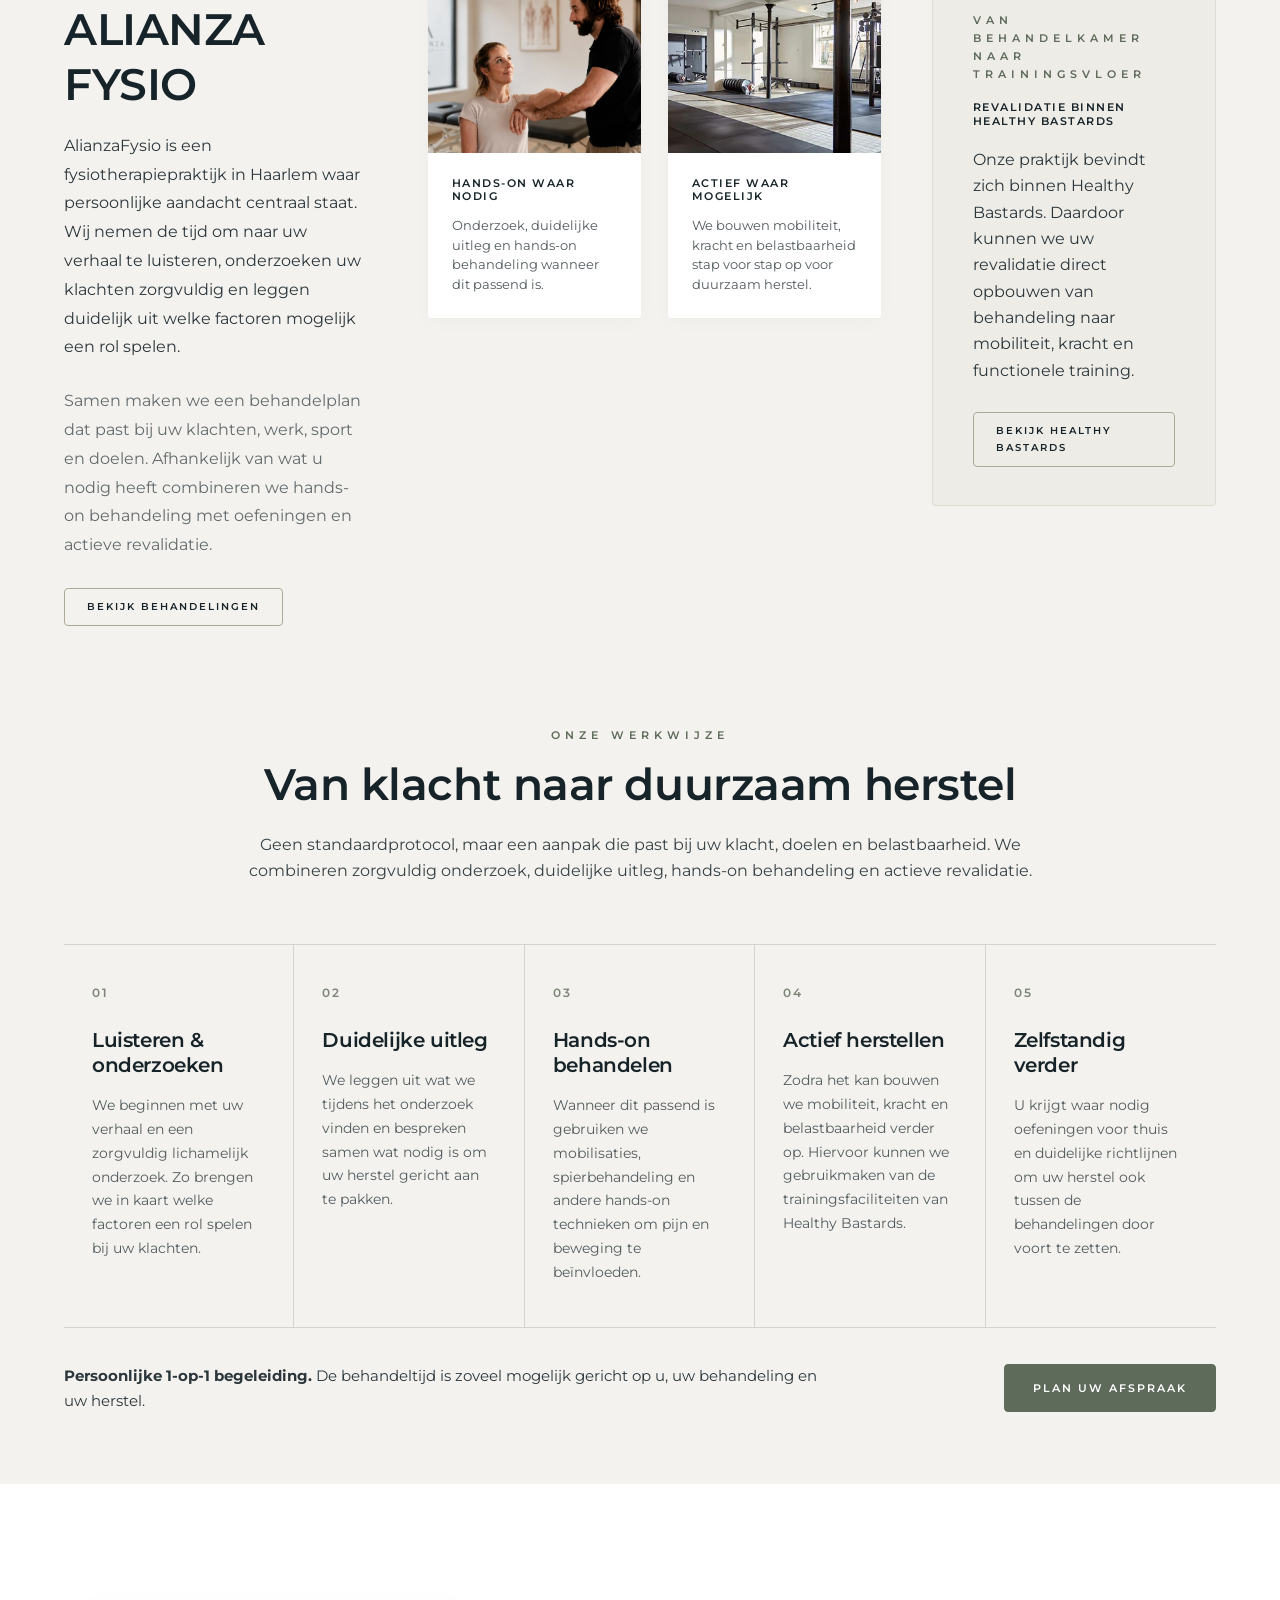
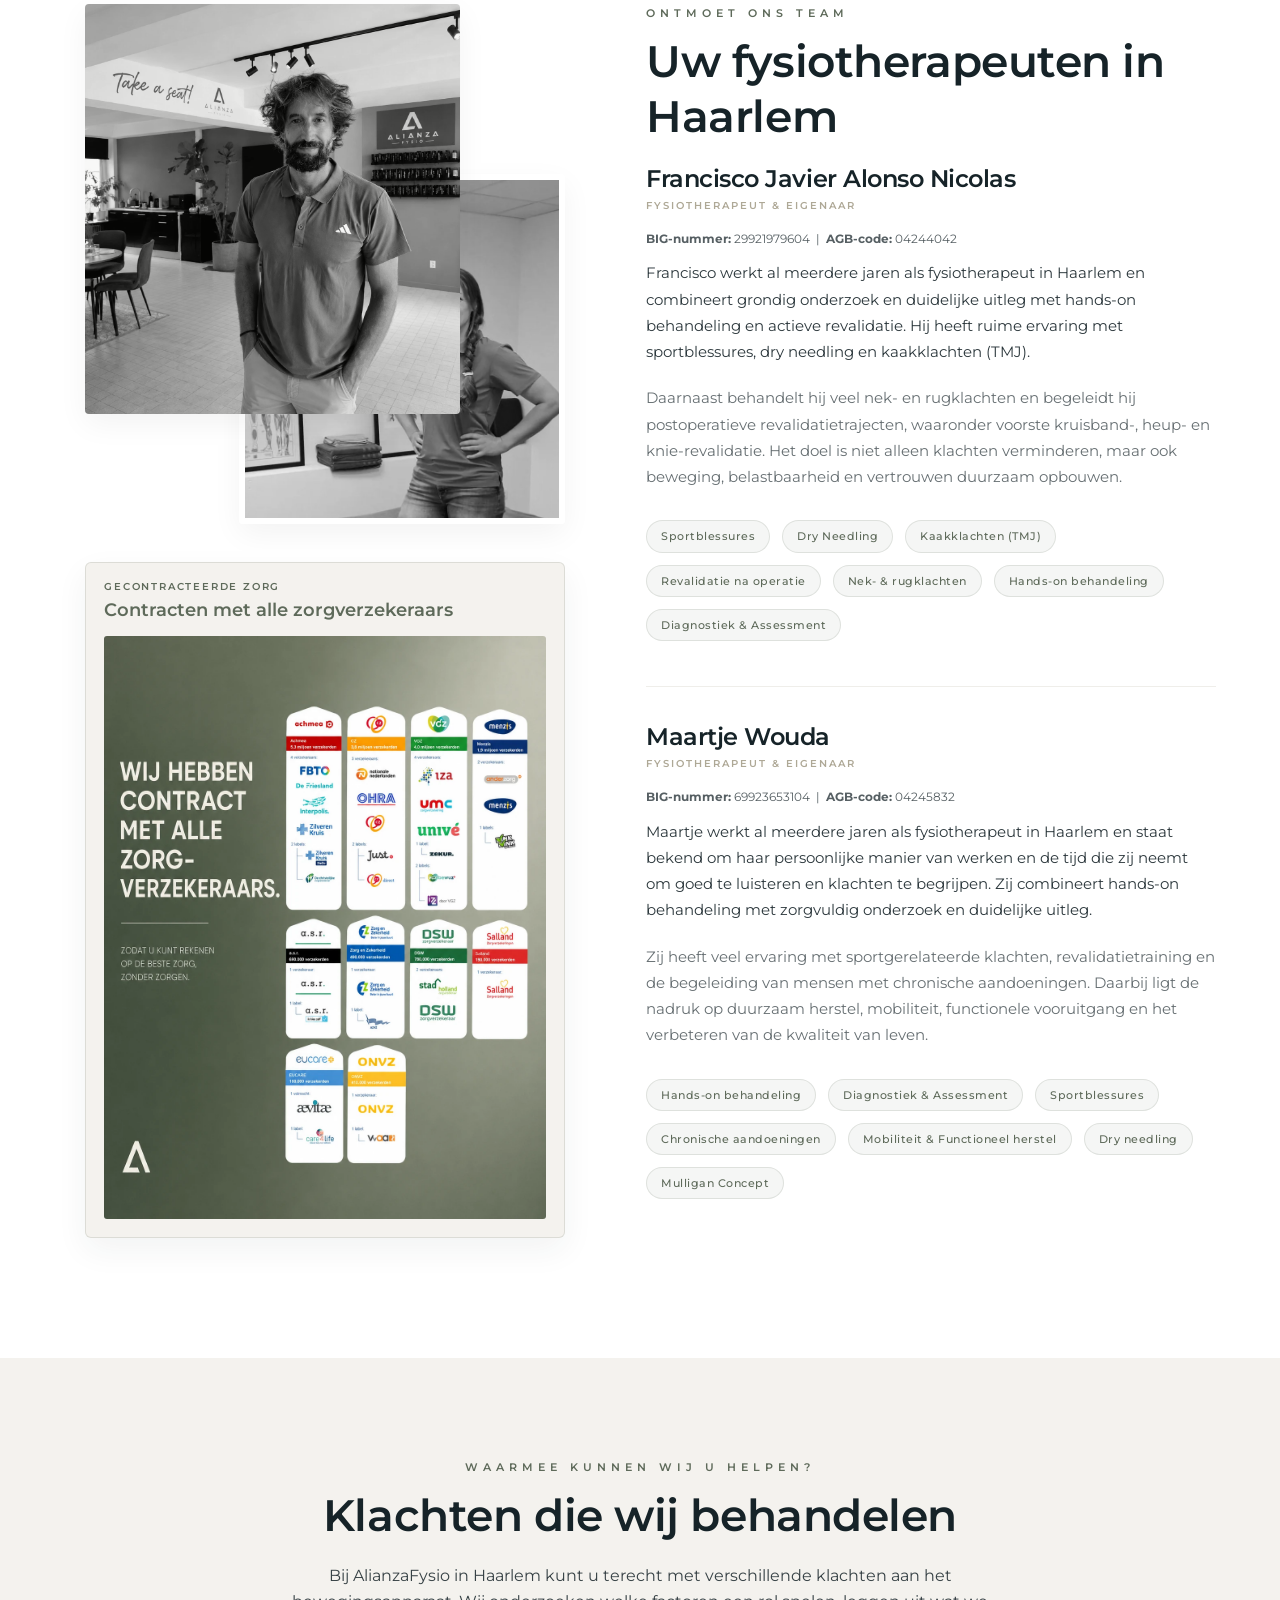
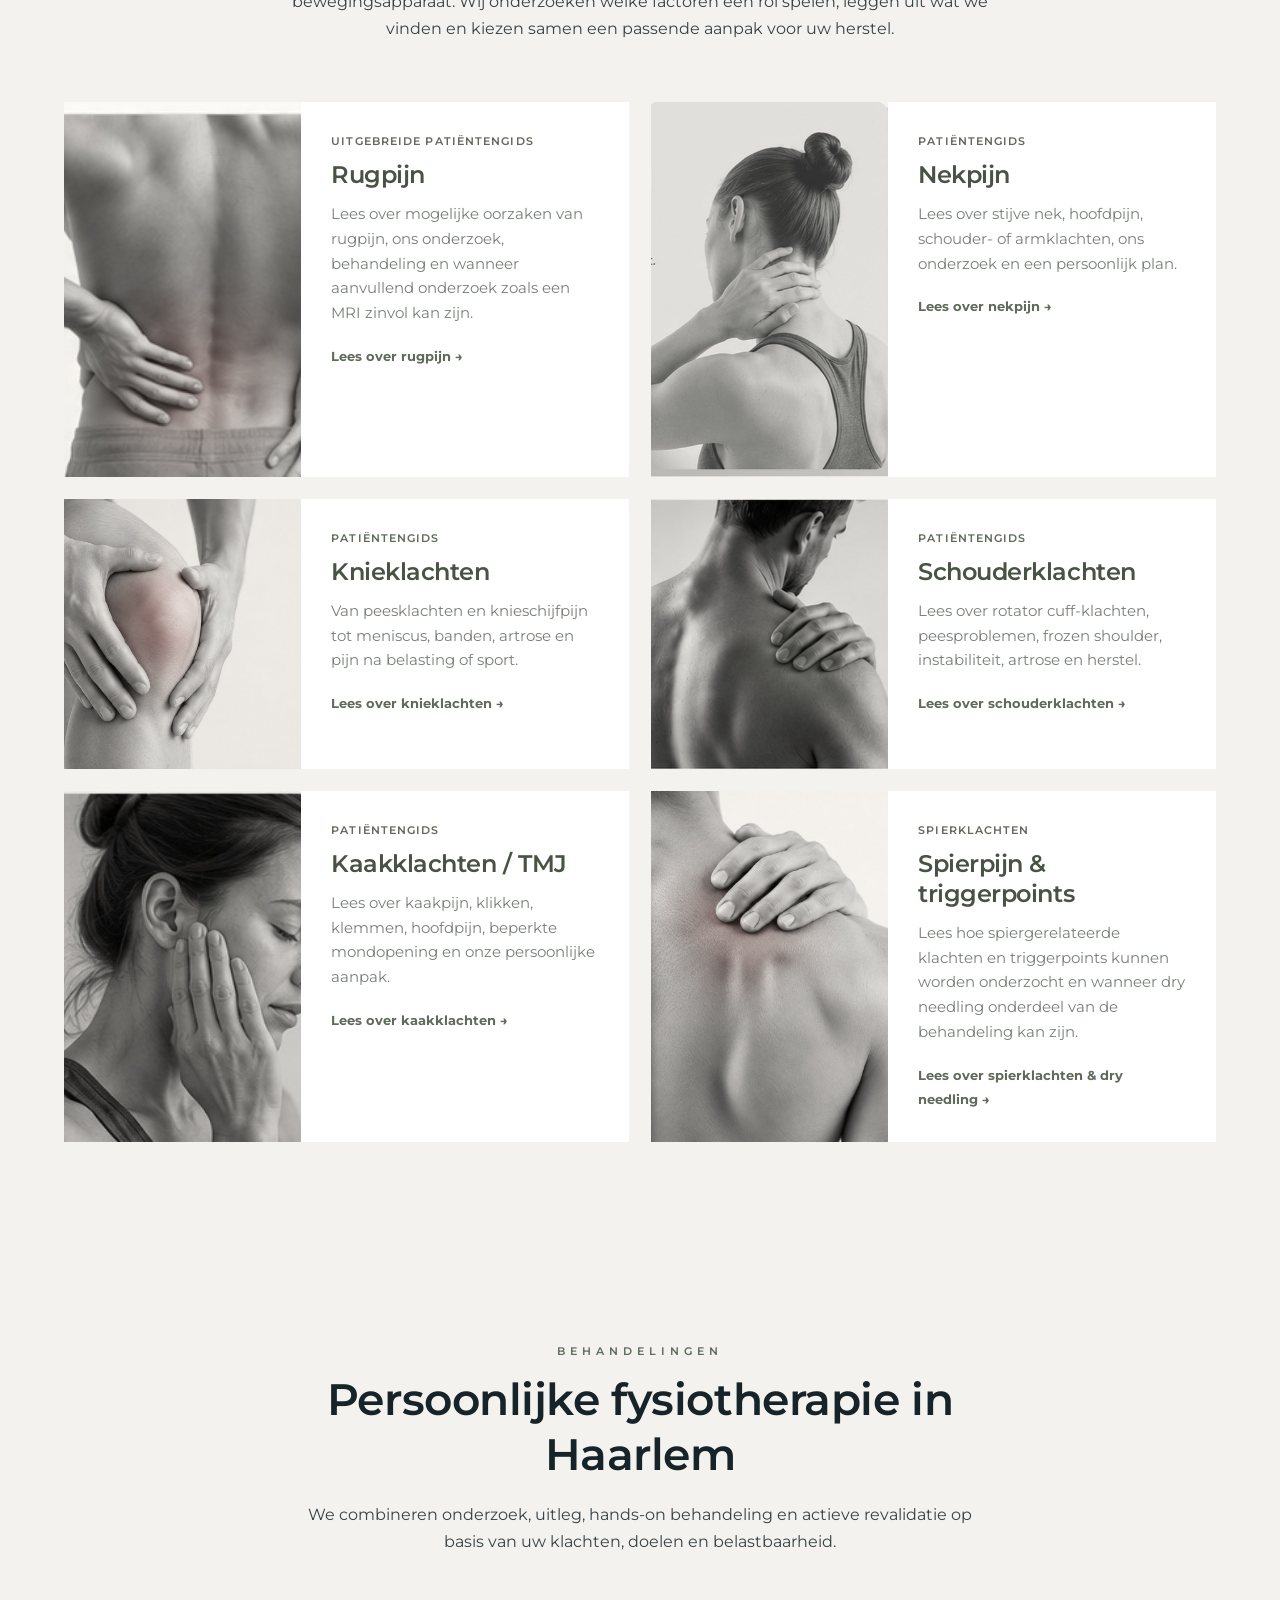
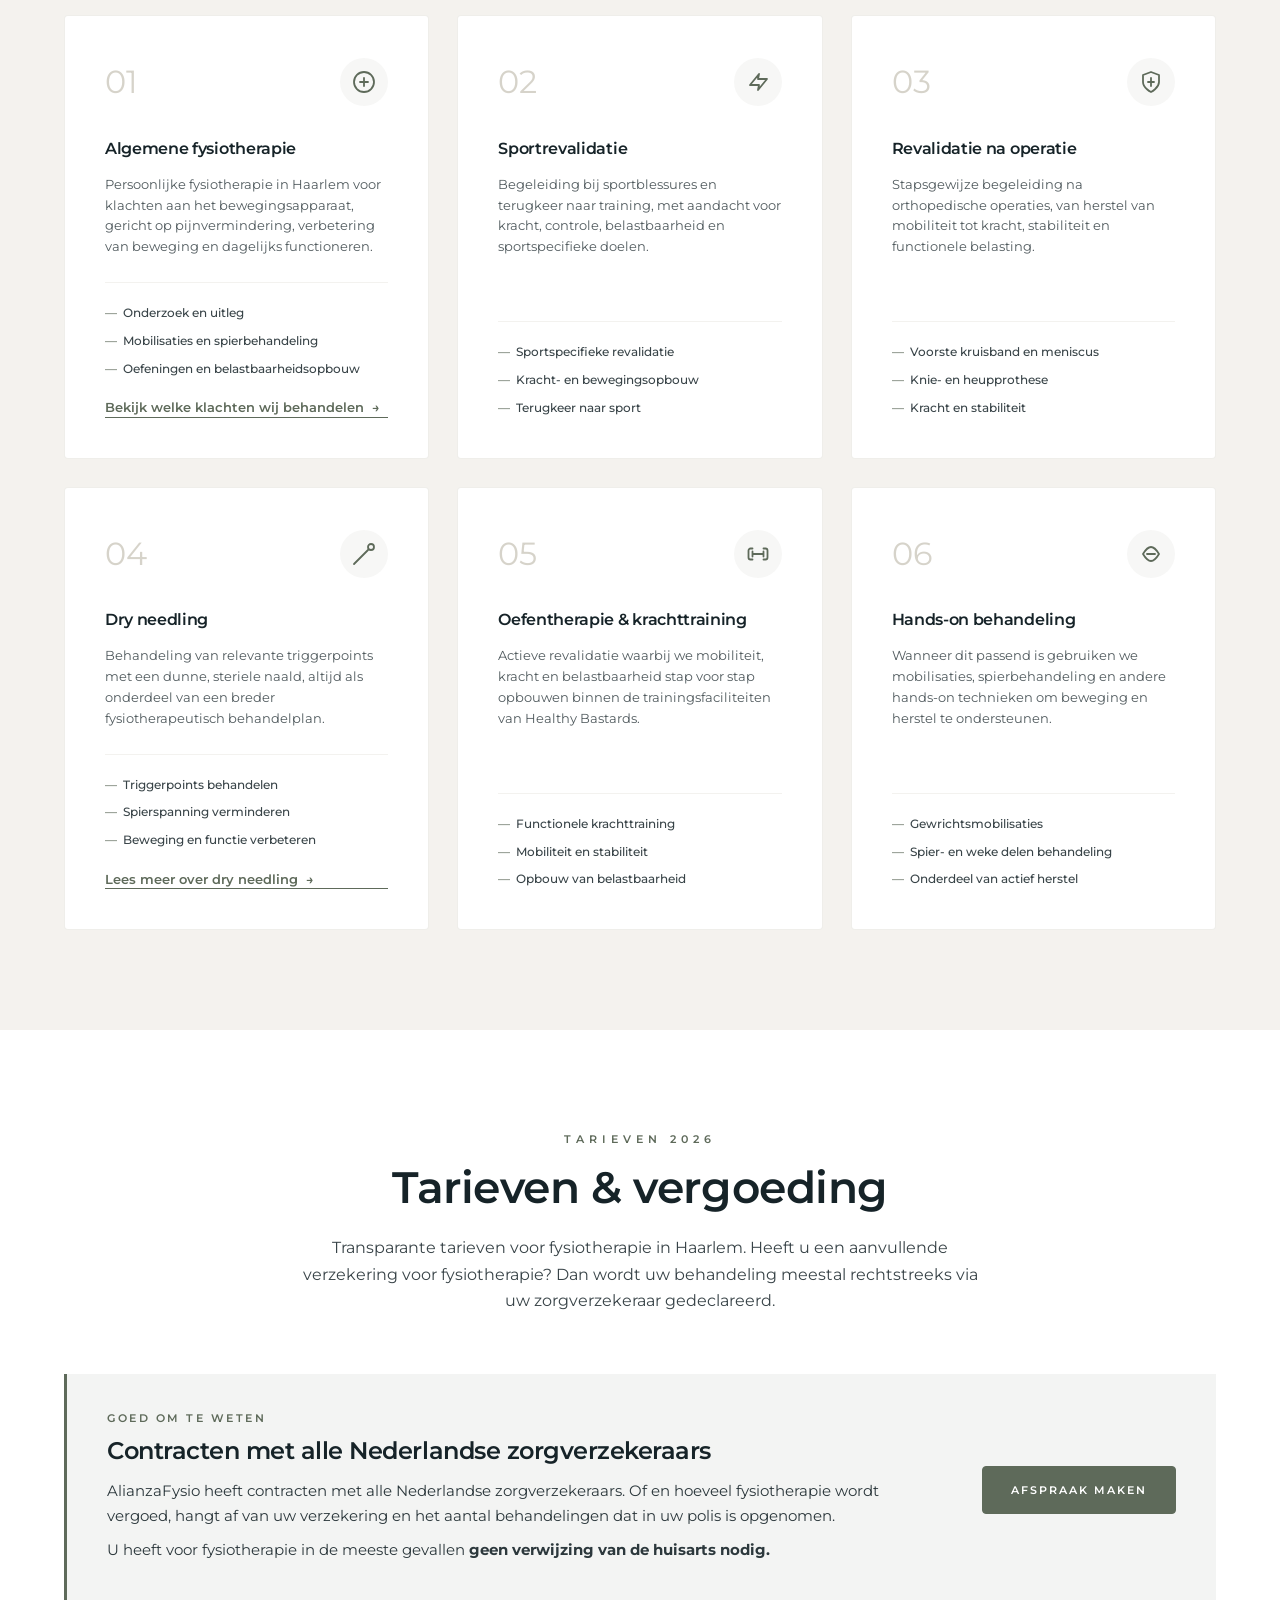
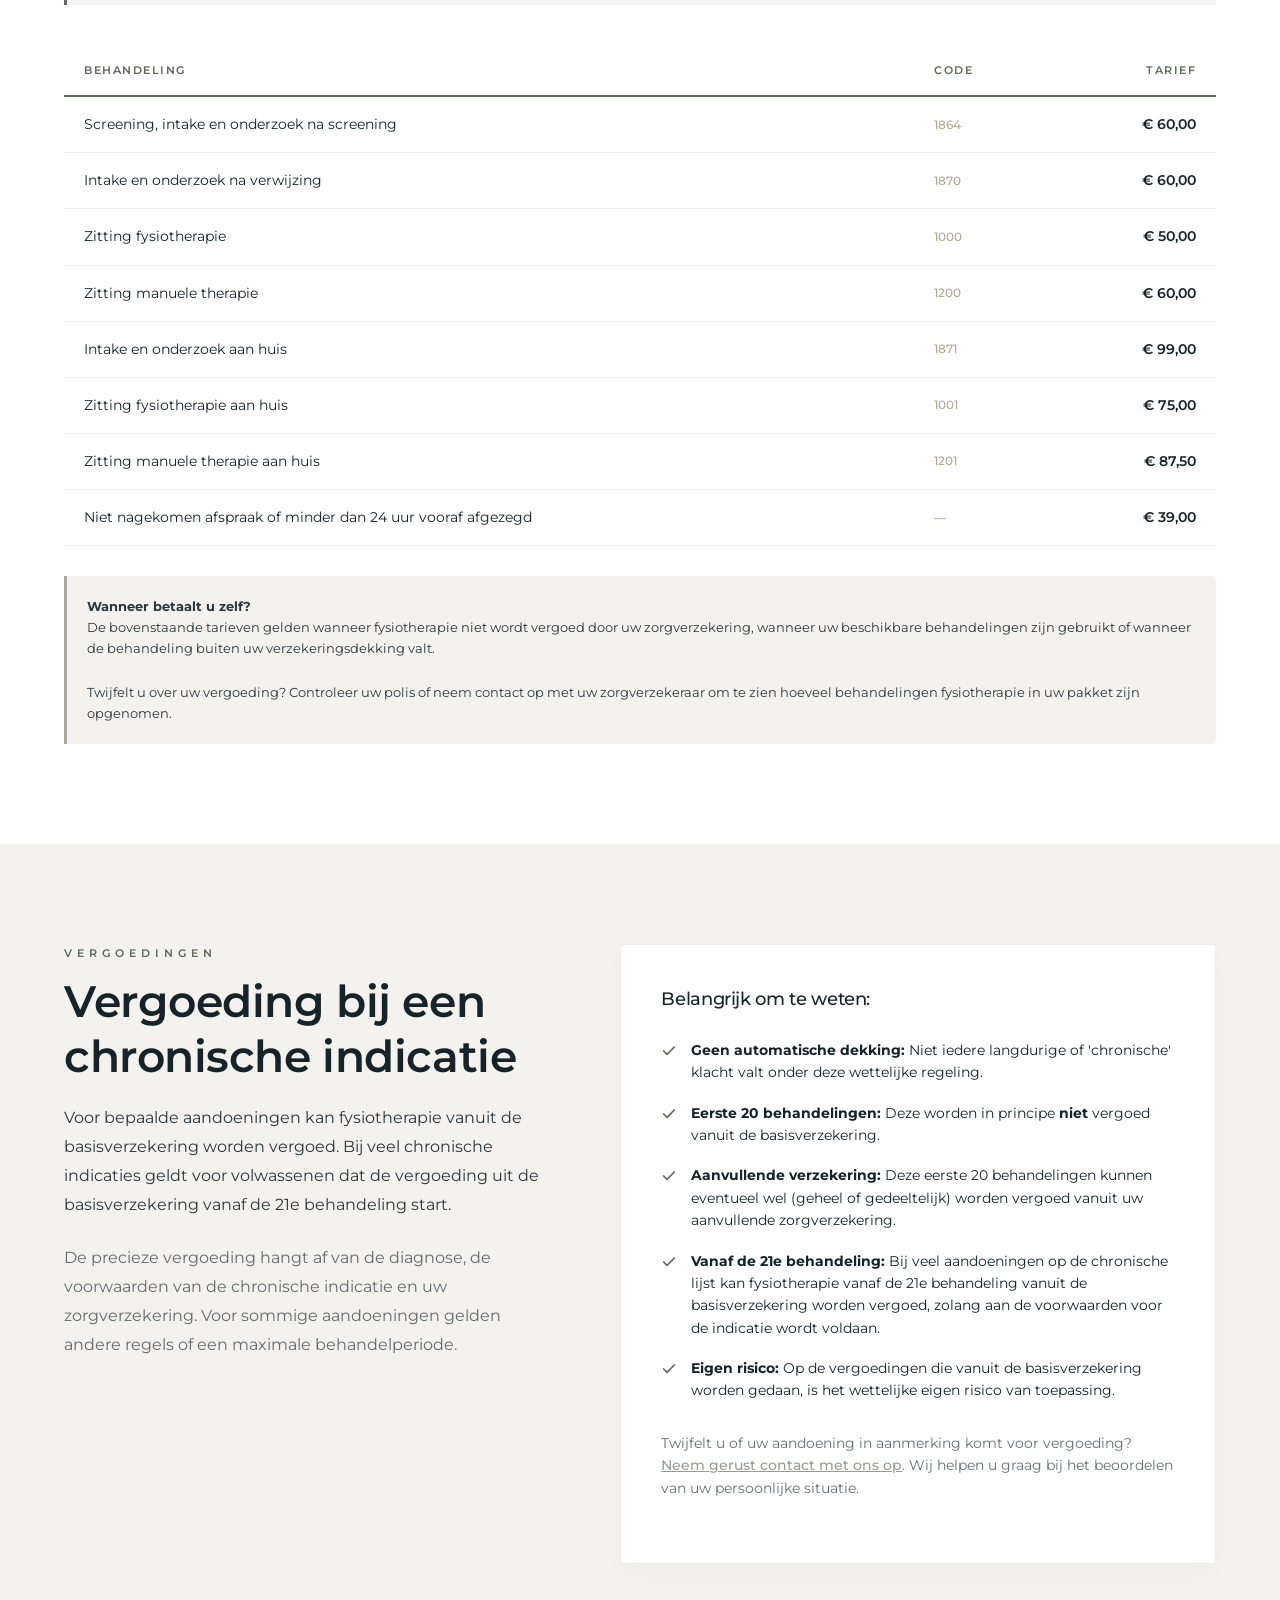
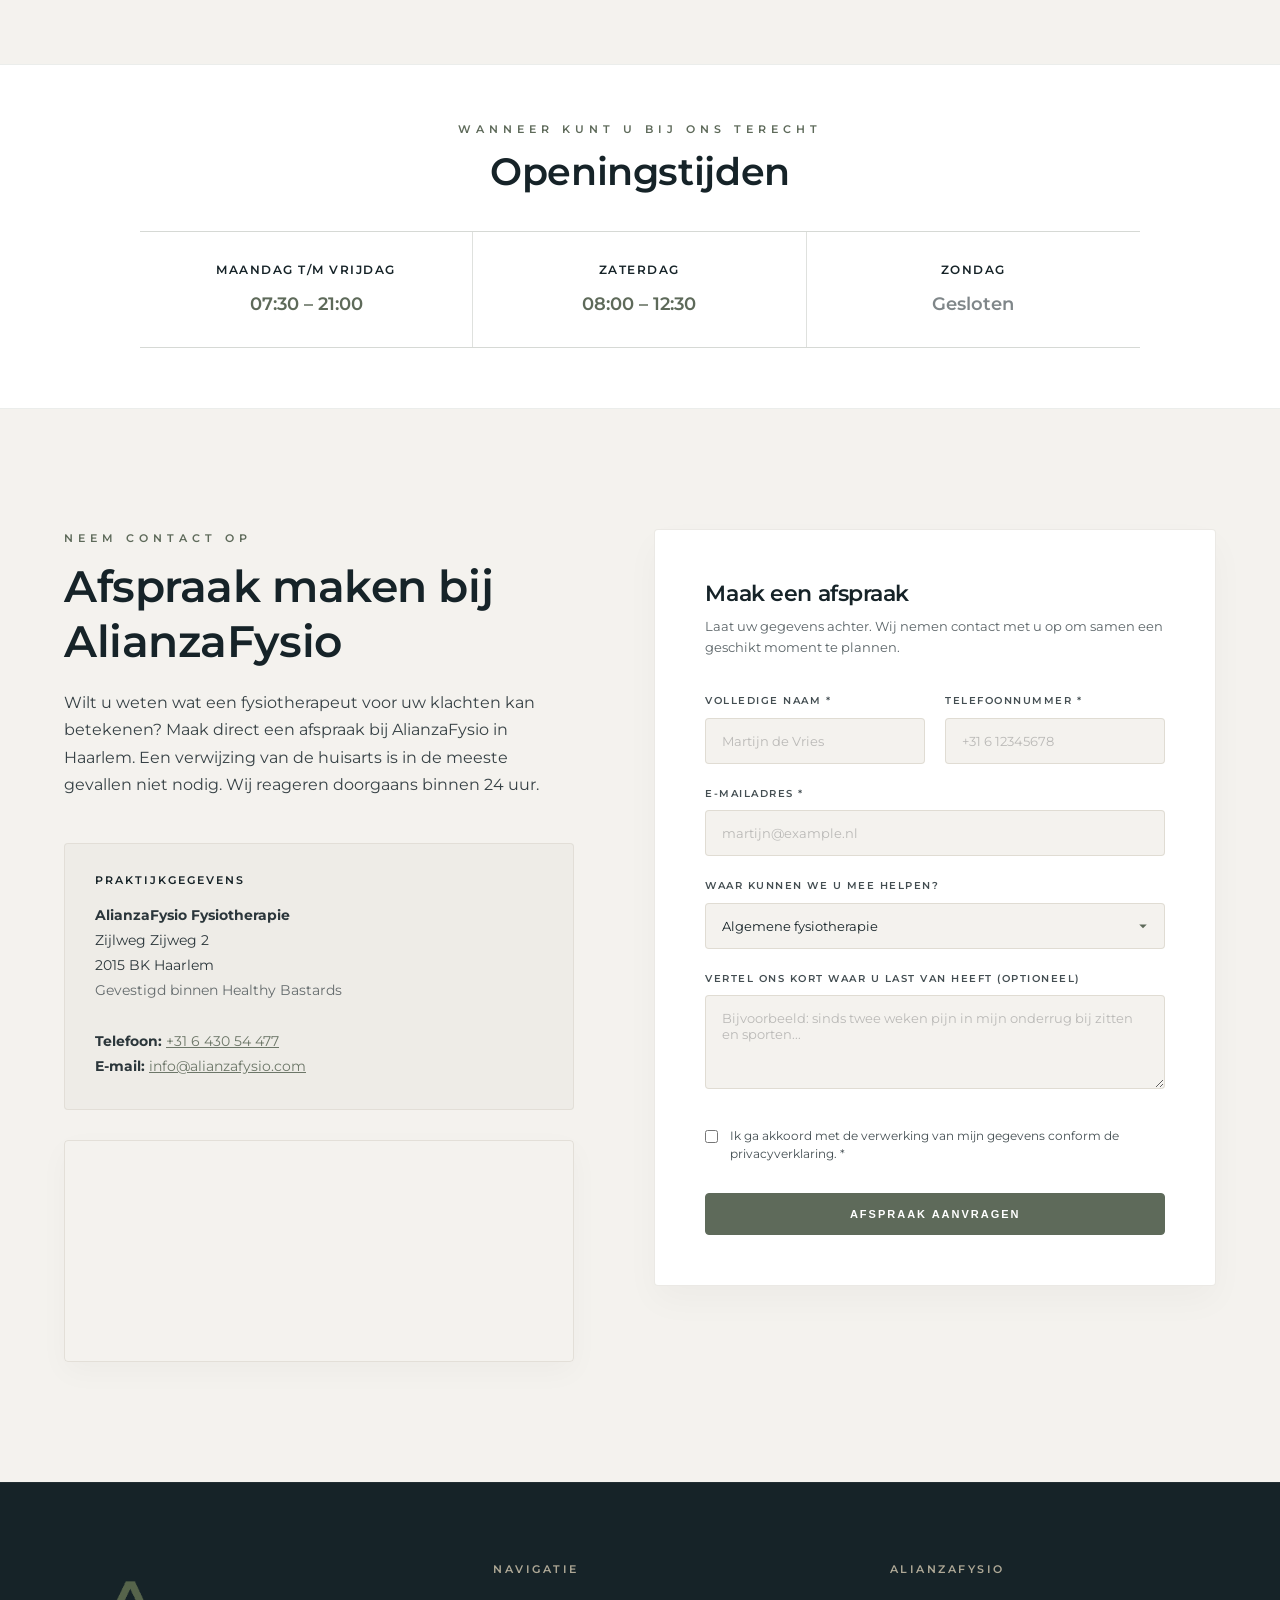
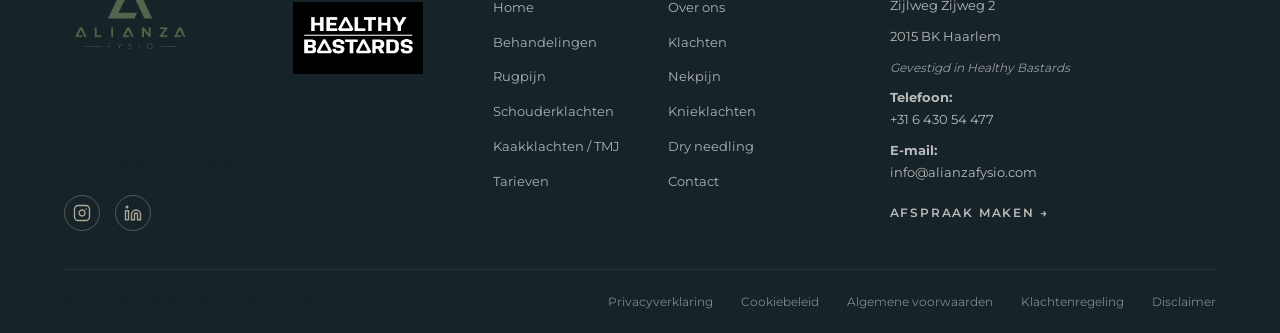
==== commit e4c173b6: "Update index.html" ====
--- a/index.html
+++ b/index.html
@@ -300,7 +300,102 @@
 </div>
 
 </div>
+</section><!-- Google Reviews Section -->
+<section aria-labelledby="google-reviews-title" class="google-reviews-section">
+
+<div class="container google-reviews-container">
+
+<div class="google-reviews-heading">
+
+<span class="sub-headline">
+Ervaringen van patiënten
+</span>
+
+<div class="google-reviews-title-row">
+
+<h2 class="google-reviews-title" id="google-reviews-title">
+Wat patiënten over AlianzaFysio zeggen
+</h2>
+
+<span aria-hidden="true" class="google-mark">
+G
+</span>
+
+</div>
+
+</div>
+
+
+<div
+    aria-label="5 van 5 sterren op Google"
+    class="google-reviews-rating">
+
+<div aria-hidden="true" class="google-stars">
+★★★★★
+</div>
+
+<div>
+
+<p class="google-score">
+5.0
+</p>
+
+<p class="google-review-count">
+Google reviews
+</p>
+
+</div>
+
+</div>
+
+
+<article
+    aria-live="polite"
+    class="featured-review review-rotator">
+
+<div
+    aria-hidden="true"
+    class="featured-review-stars">
+★★★★★
+</div>
+
+<blockquote id="rotating-review-text">
+“As an expat new to the Netherlands, I wasn't familiar with how physiotherapy works here. Francisco took the time to explain the direct access system and helped me discover that I actually had six physiotherapy sessions covered by my health insurance.”
+</blockquote>
+
+<p
+    class="featured-review-author"
+    id="rotating-review-author">
+— Beatriz Nicolas
+</p>
+
+</article>
+
+
+<div class="google-reviews-actions">
+
+<a
+    class="btn btn-secondary"
+    href="https://share.google/H7OQ8NbBzpJ1rIaL1"
+    rel="noopener noreferrer"
+    target="_blank">
+Bekijk alle reviews
+</a>
+
+<a
+    class="btn btn-primary"
+    href="https://search.google.com/local/writereview?placeid=ChIJa0cwXYLvxUcRX4wANtpyB-I&amp;source=g.page.m._&amp;laa=merchant-review-solicitation"
+    rel="noopener noreferrer"
+    target="_blank">
+Schrijf een review
+</a>
+
+</div>
+
+</div>
+
 </section>
+
 <!-- 3. Welcome / About Section -->
 <section class="about-welcome-section section-padding" id="about">
     <div class="container grid-3-about">
@@ -1614,101 +1709,6 @@
 </div>
 
 </section>
-<!-- Google Reviews Section -->
-<section aria-labelledby="google-reviews-title" class="google-reviews-section">
-
-<div class="container google-reviews-container">
-
-<div class="google-reviews-heading">
-
-<span class="sub-headline">
-Ervaringen van patiënten
-</span>
-
-<div class="google-reviews-title-row">
-
-<h2 class="google-reviews-title" id="google-reviews-title">
-Wat patiënten over AlianzaFysio zeggen
-</h2>
-
-<span aria-hidden="true" class="google-mark">
-G
-</span>
-
-</div>
-
-</div>
-
-
-<div
-    aria-label="5 van 5 sterren op Google"
-    class="google-reviews-rating">
-
-<div aria-hidden="true" class="google-stars">
-★★★★★
-</div>
-
-<div>
-
-<p class="google-score">
-5.0
-</p>
-
-<p class="google-review-count">
-Google reviews
-</p>
-
-</div>
-
-</div>
-
-
-<article
-    aria-live="polite"
-    class="featured-review review-rotator">
-
-<div
-    aria-hidden="true"
-    class="featured-review-stars">
-★★★★★
-</div>
-
-<blockquote id="rotating-review-text">
-“As an expat new to the Netherlands, I wasn't familiar with how physiotherapy works here. Francisco took the time to explain the direct access system and helped me discover that I actually had six physiotherapy sessions covered by my health insurance.”
-</blockquote>
-
-<p
-    class="featured-review-author"
-    id="rotating-review-author">
-— Beatriz Nicolas
-</p>
-
-</article>
-
-
-<div class="google-reviews-actions">
-
-<a
-    class="btn btn-secondary"
-    href="https://share.google/H7OQ8NbBzpJ1rIaL1"
-    rel="noopener noreferrer"
-    target="_blank">
-Bekijk alle reviews
-</a>
-
-<a
-    class="btn btn-primary"
-    href="https://search.google.com/local/writereview?placeid=ChIJa0cwXYLvxUcRX4wANtpyB-I&amp;source=g.page.m._&amp;laa=merchant-review-solicitation"
-    rel="noopener noreferrer"
-    target="_blank">
-Schrijf een review
-</a>
-
-</div>
-
-</div>
-
-</section>
 
 </main>
 <!-- Footer -->
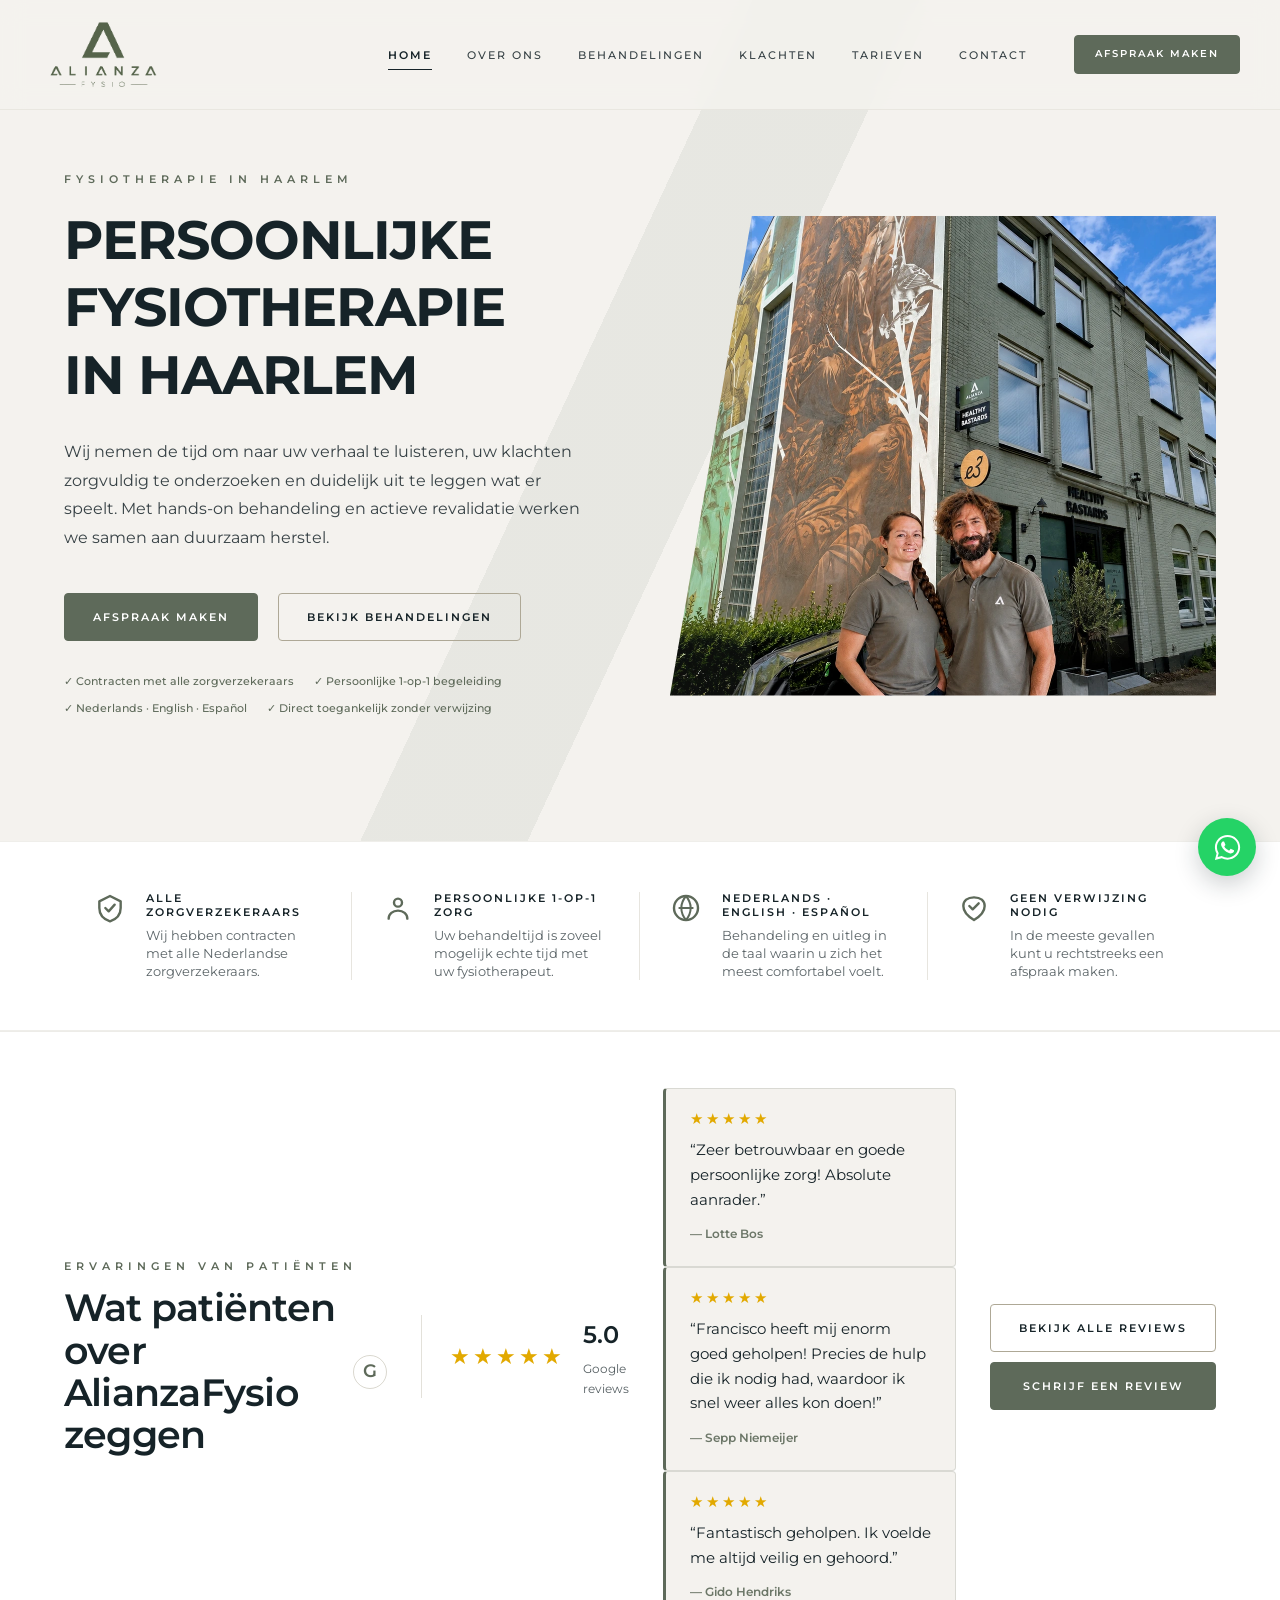
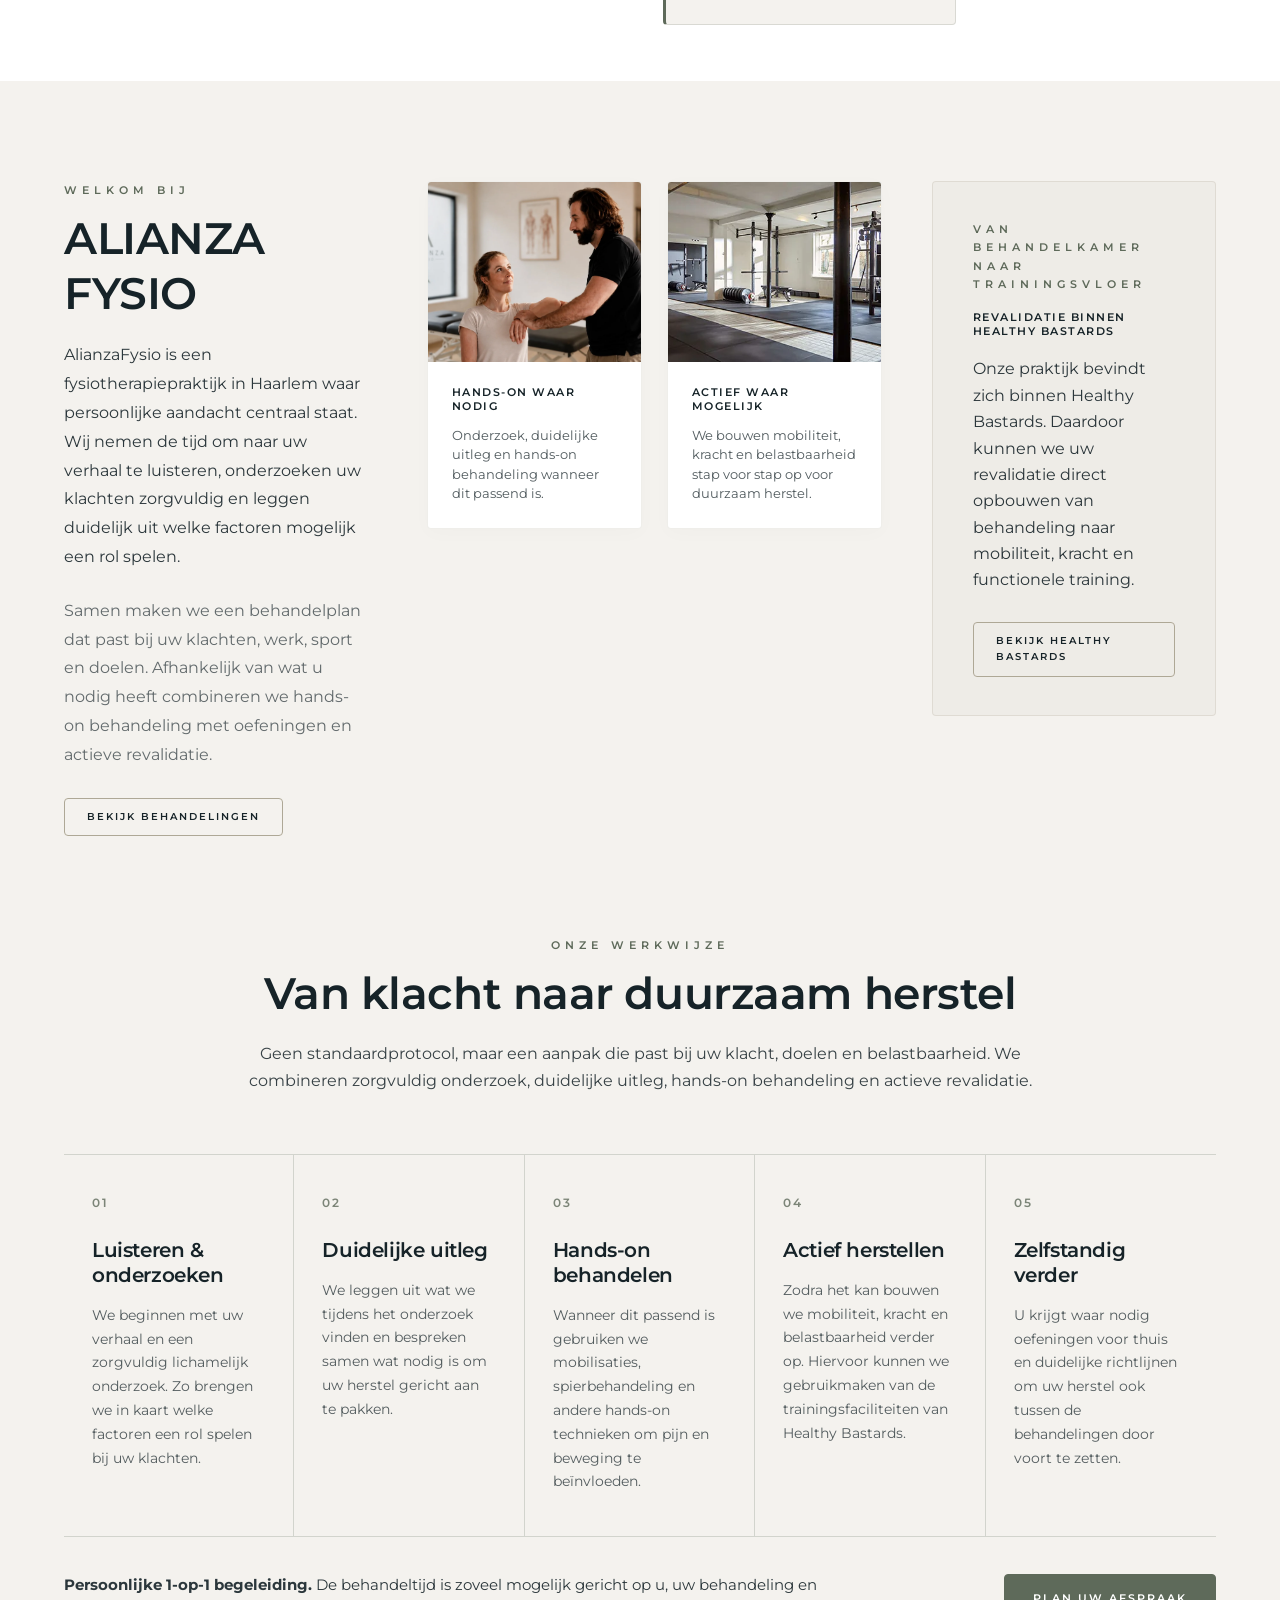
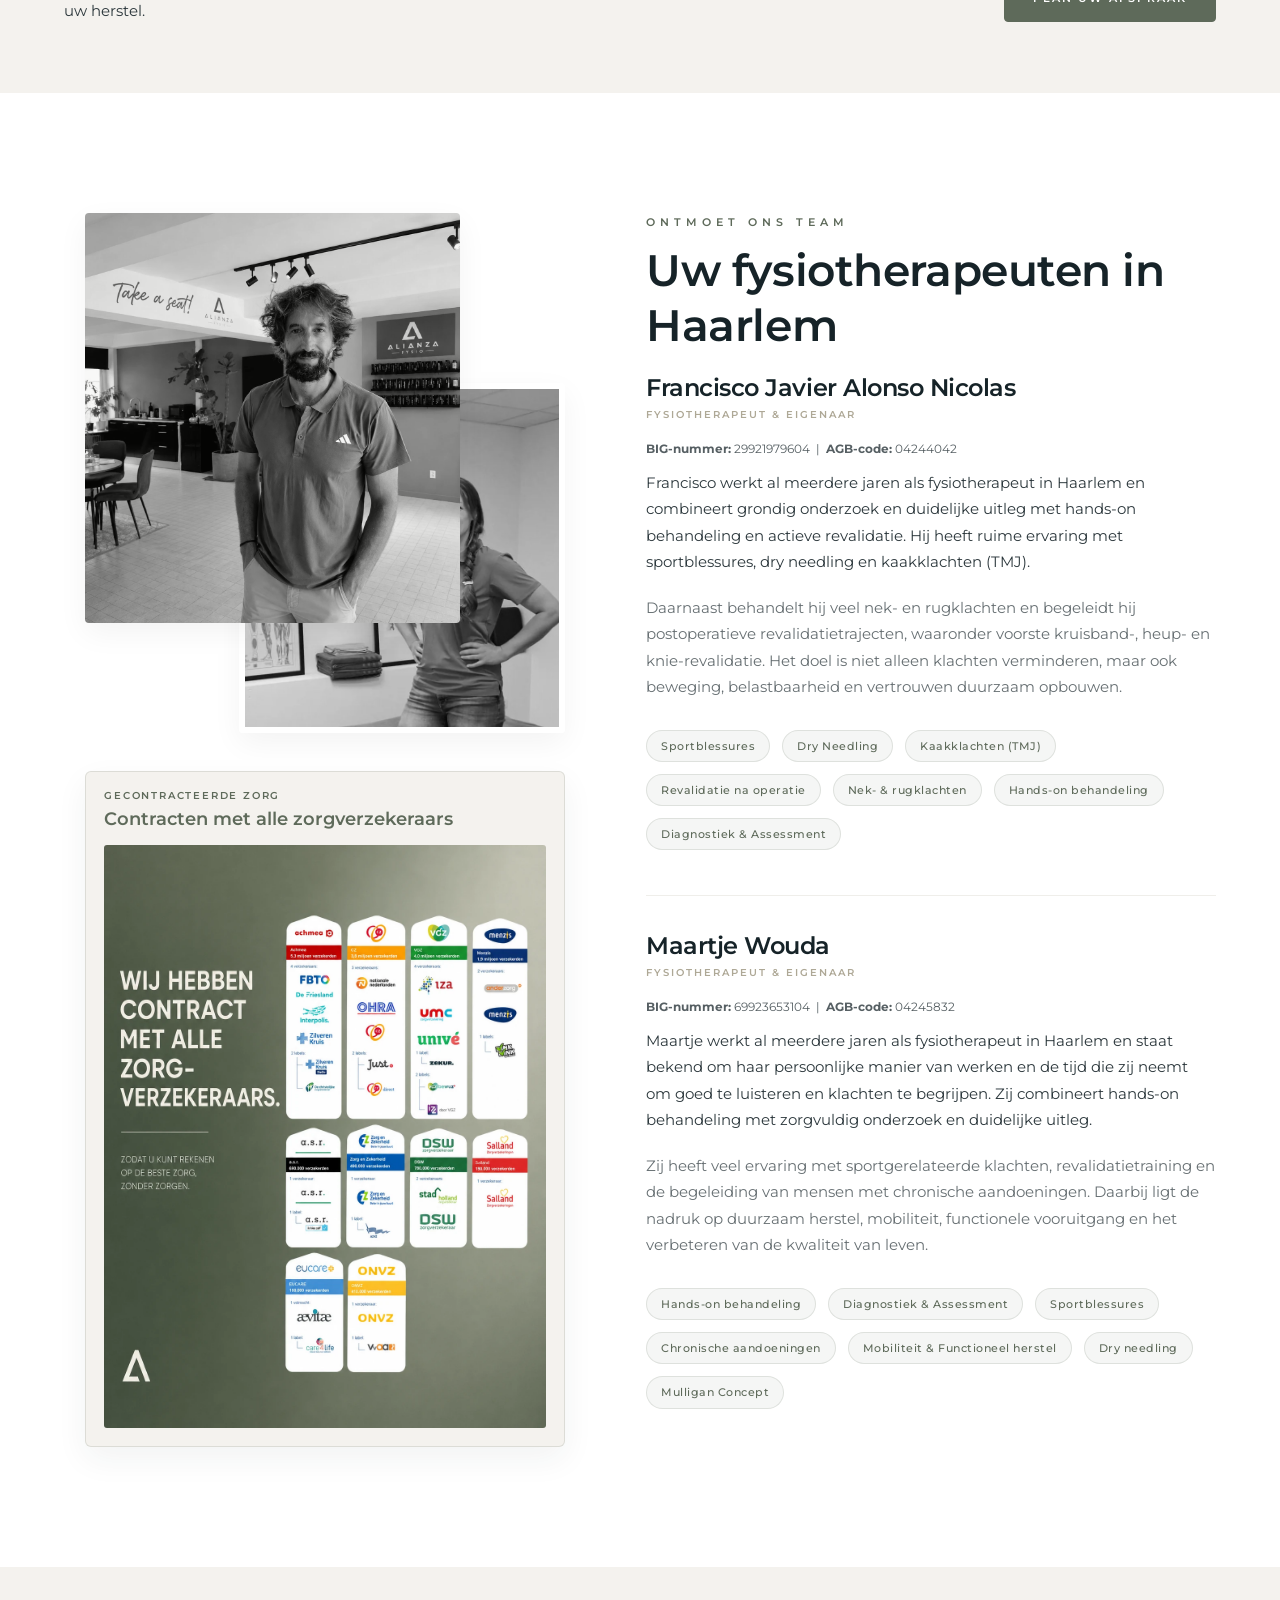
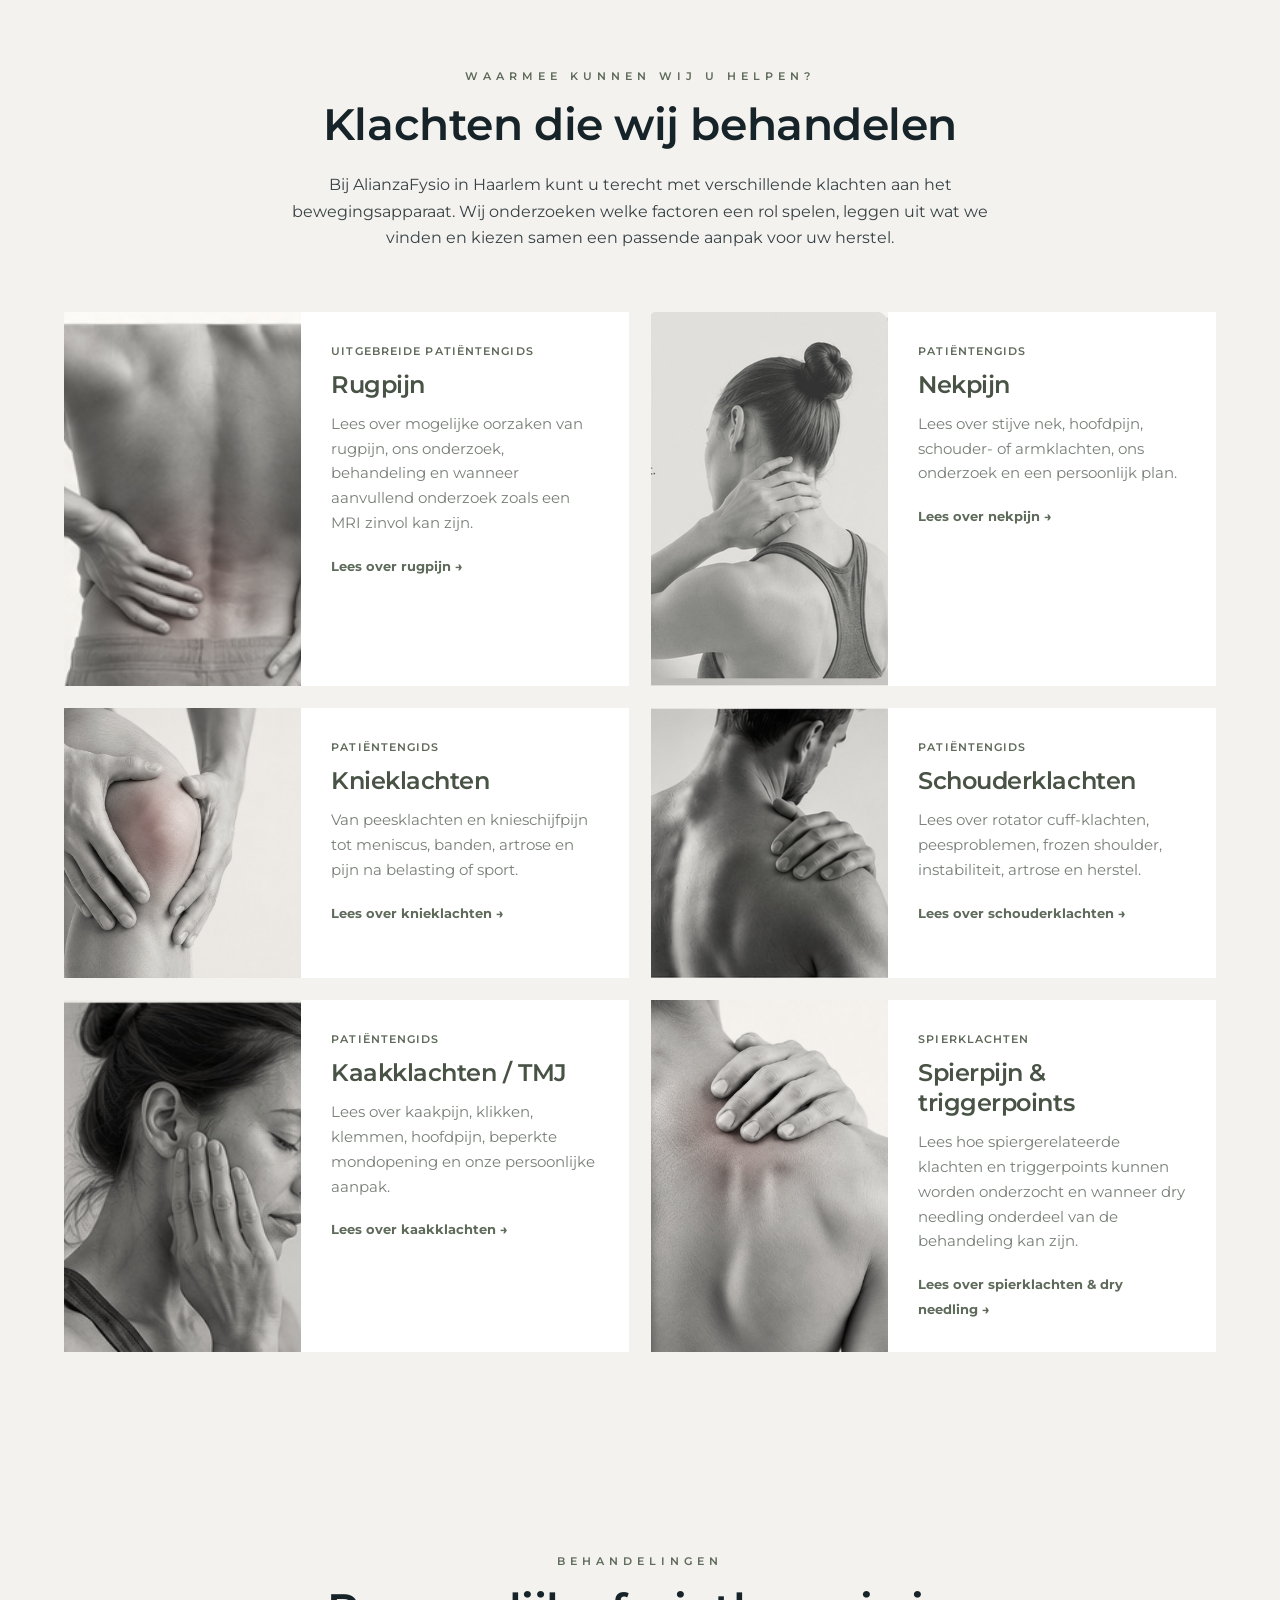
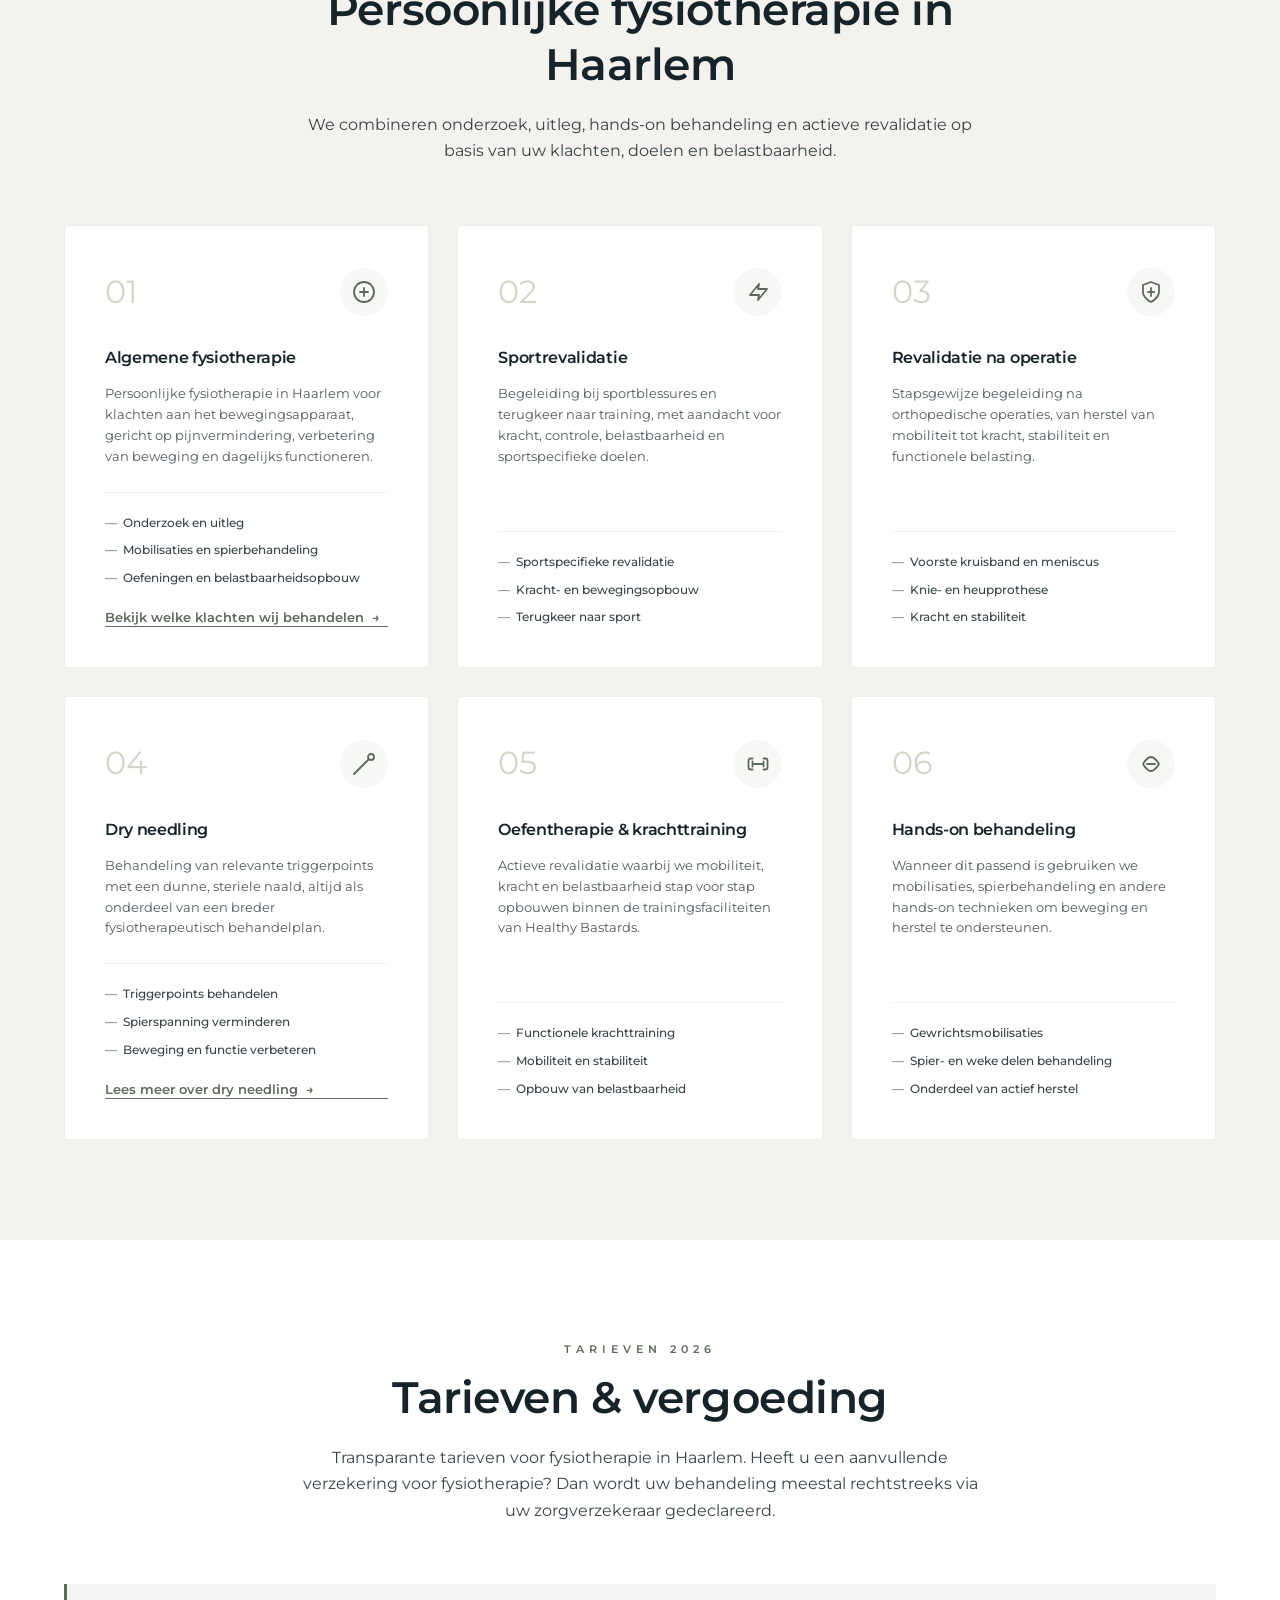
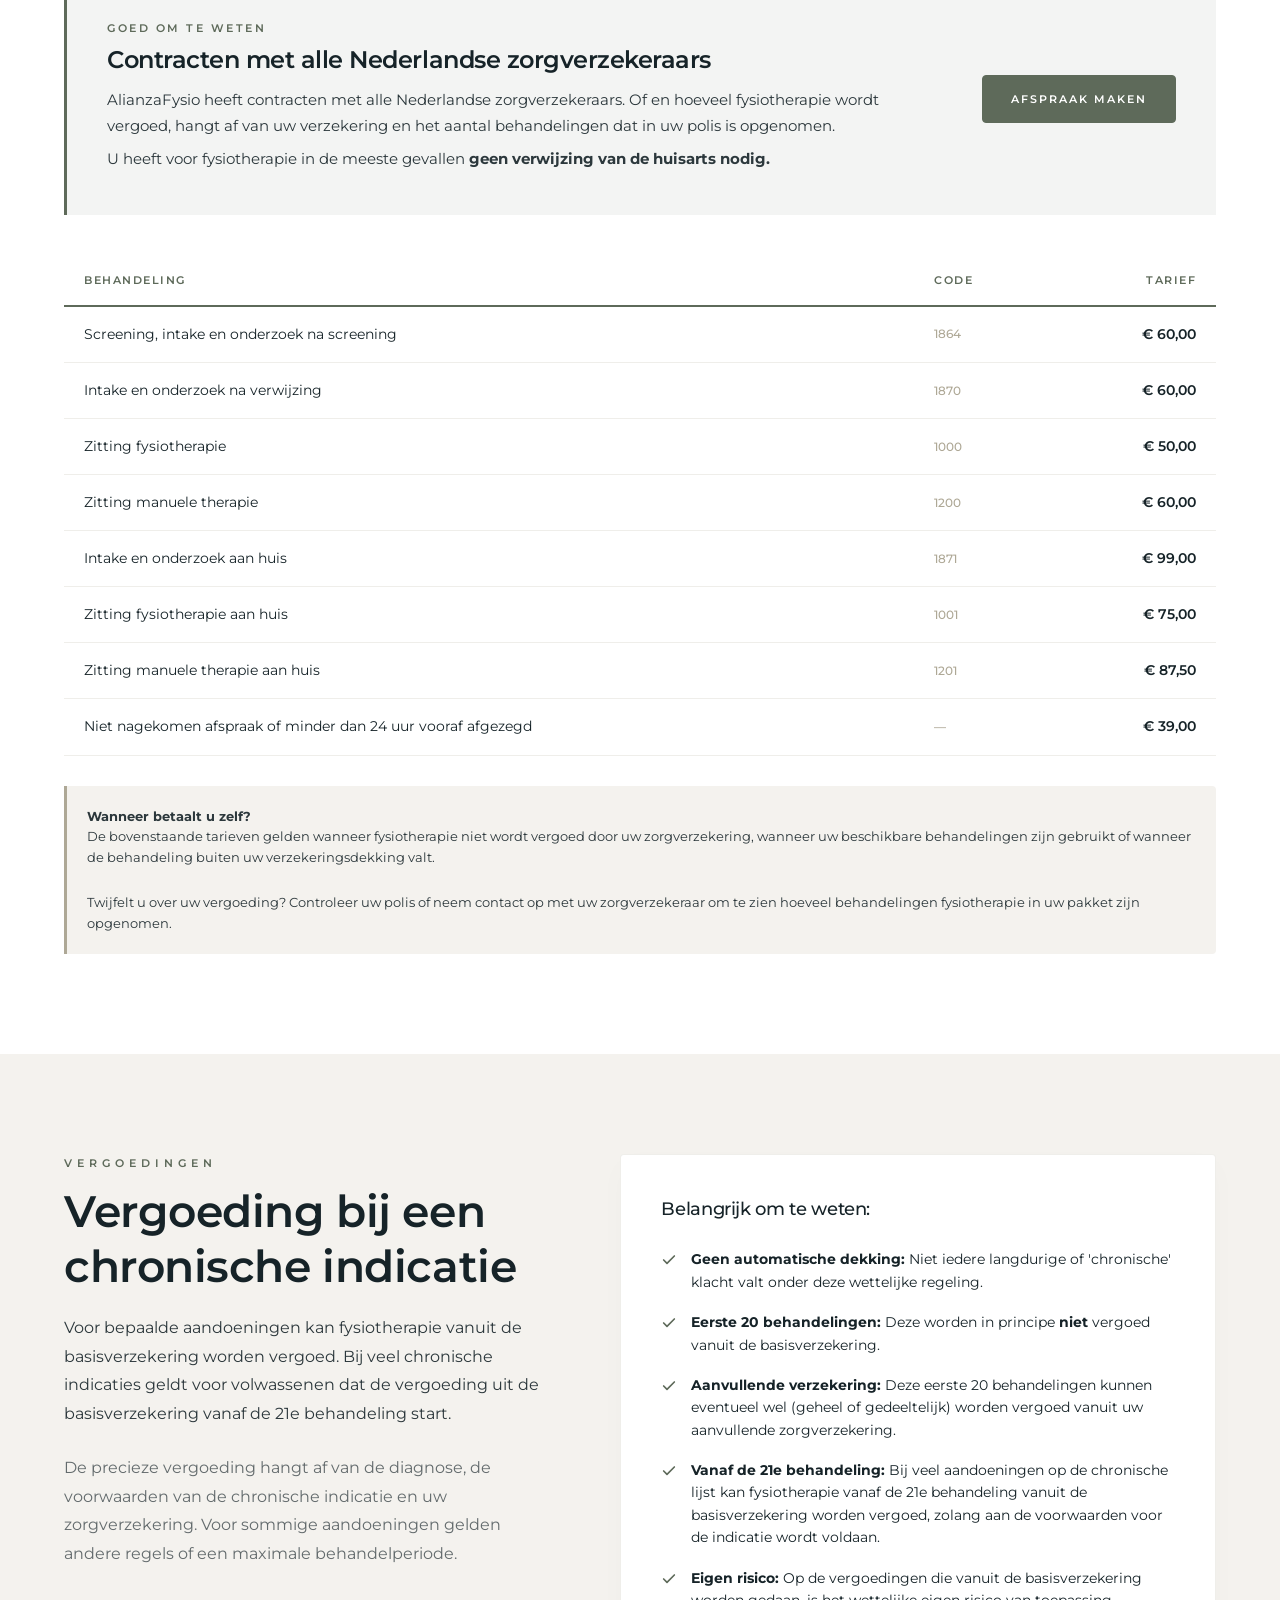
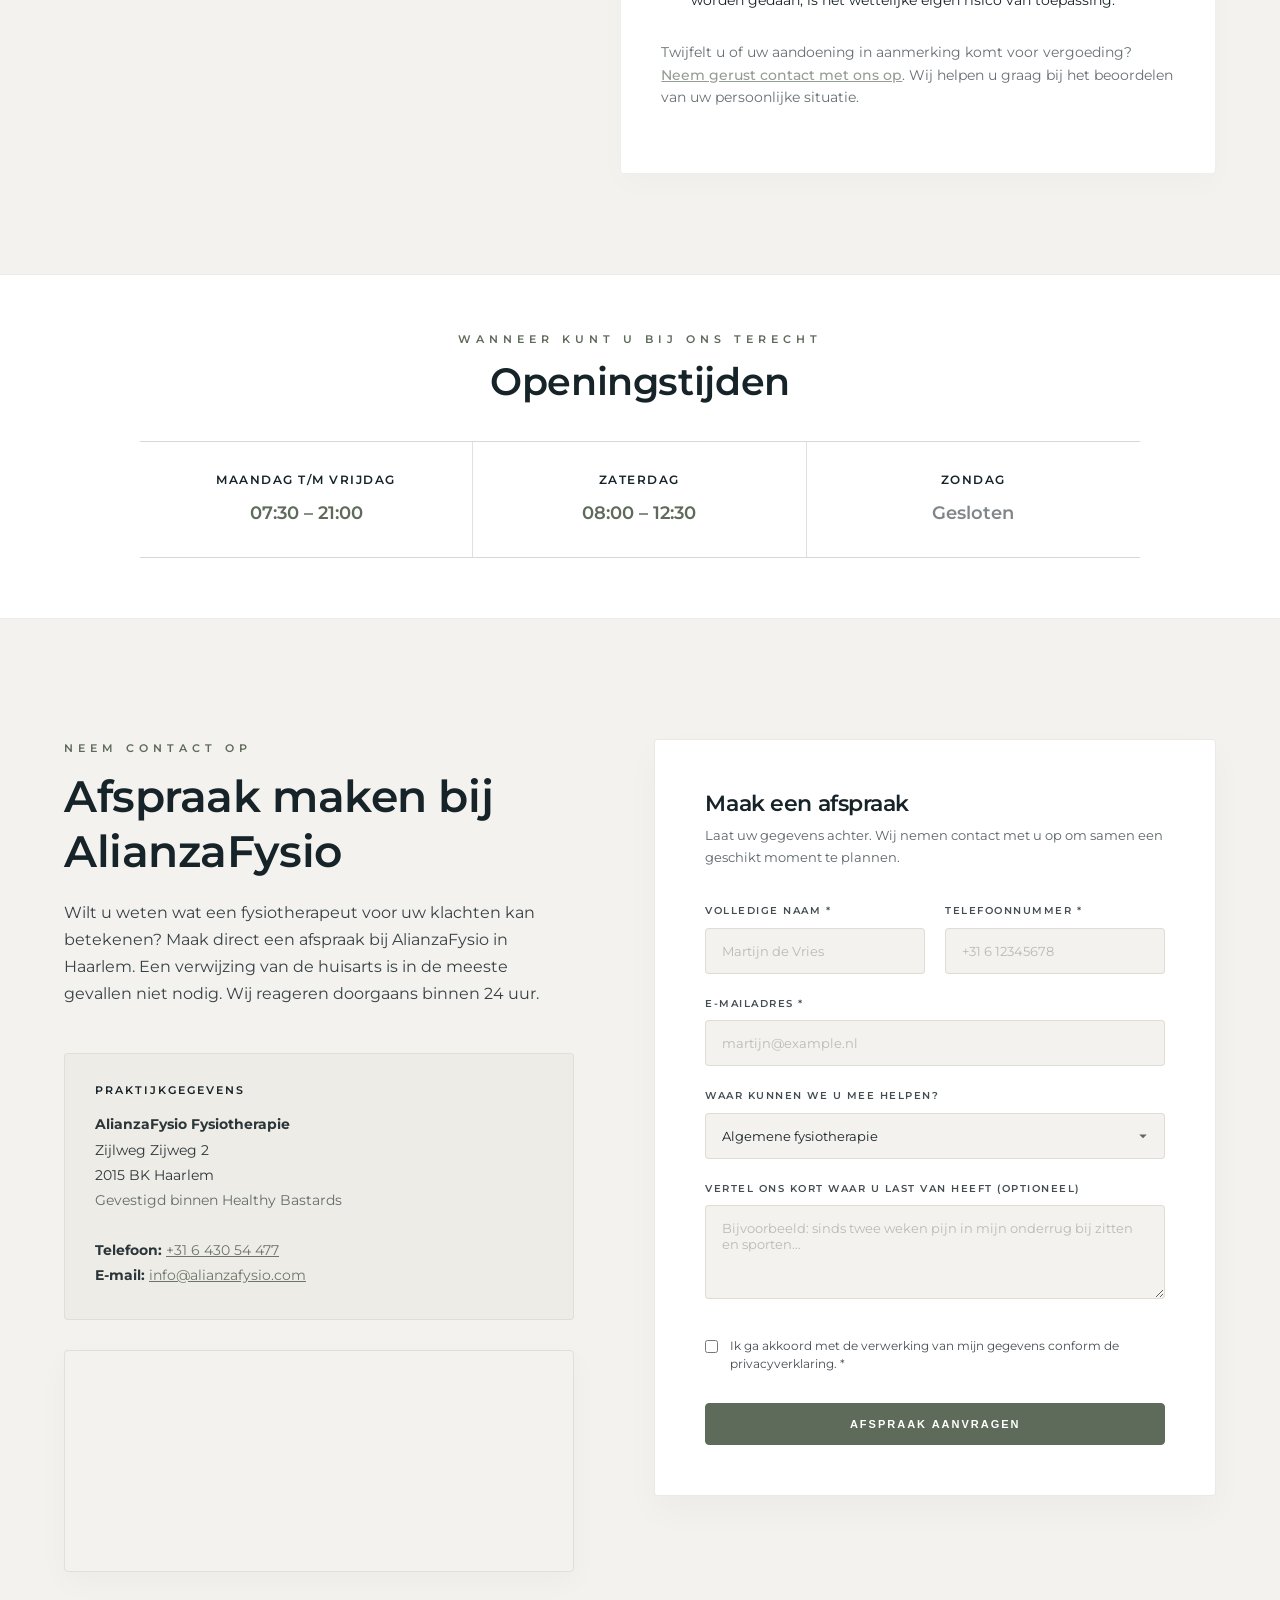
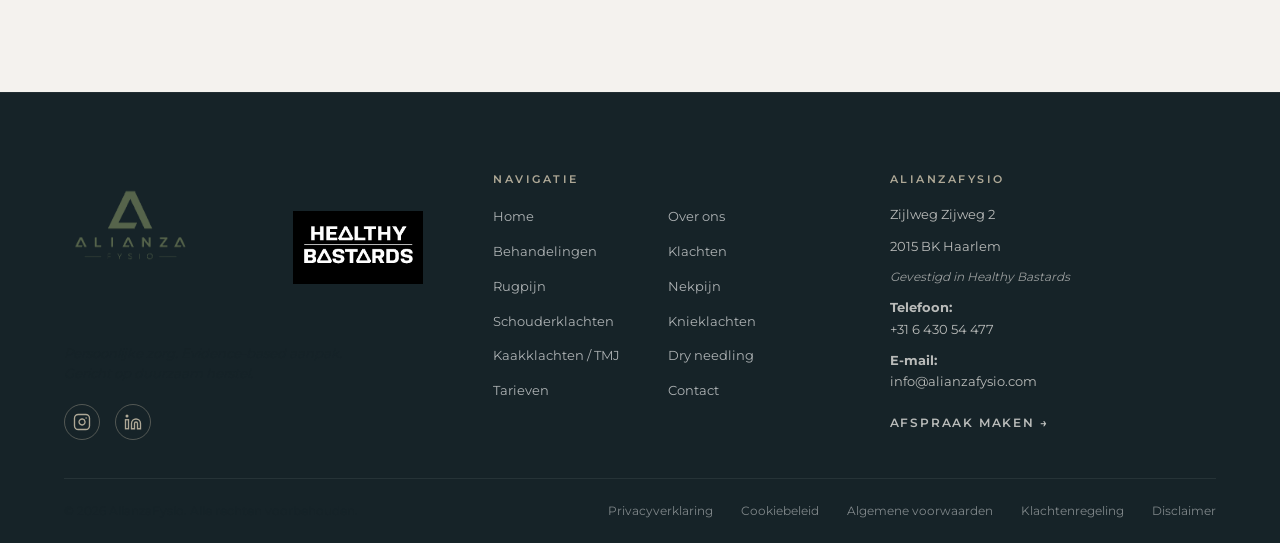
==== commit 151b8cb6: "Update index.html" ====
--- a/index.html
+++ b/index.html
@@ -349,27 +349,53 @@
 </div>
 
 
-<article
-    aria-live="polite"
-    class="featured-review review-rotator">
-
-<div
-    aria-hidden="true"
-    class="featured-review-stars">
-★★★★★
-</div>
-
-<blockquote id="rotating-review-text">
-“As an expat new to the Netherlands, I wasn't familiar with how physiotherapy works here. Francisco took the time to explain the direct access system and helped me discover that I actually had six physiotherapy sessions covered by my health insurance.”
-</blockquote>
-
-<p
-    class="featured-review-author"
-    id="rotating-review-author">
-— Beatriz Nicolas
-</p>
-
-</article>
+<div class="reviews-grid review-rotator" aria-live="polite">
+
+    <article class="featured-review">
+        <div class="featured-review-stars" aria-hidden="true">
+            ★★★★★
+        </div>
+
+        <blockquote class="rotating-review-text">
+            “Zeer betrouwbaar en goede persoonlijke zorg! Absolute aanrader.”
+        </blockquote>
+
+        <p class="featured-review-author rotating-review-author">
+            — Lotte Bos
+        </p>
+    </article>
+
+
+    <article class="featured-review">
+        <div class="featured-review-stars" aria-hidden="true">
+            ★★★★★
+        </div>
+
+        <blockquote class="rotating-review-text">
+            “Francisco heeft mij enorm goed geholpen! Precies de hulp die ik nodig had, waardoor ik snel weer alles kon doen!”
+        </blockquote>
+
+        <p class="featured-review-author rotating-review-author">
+            — Sepp Niemeijer
+        </p>
+    </article>
+
+
+    <article class="featured-review">
+        <div class="featured-review-stars" aria-hidden="true">
+            ★★★★★
+        </div>
+
+        <blockquote class="rotating-review-text">
+            “Fantastisch geholpen. Ik voelde me altijd veilig en gehoord.”
+        </blockquote>
+
+        <p class="featured-review-author rotating-review-author">
+            — Gido Hendriks
+        </p>
+    </article>
+
+</div>
 
 
 <div class="google-reviews-actions">
